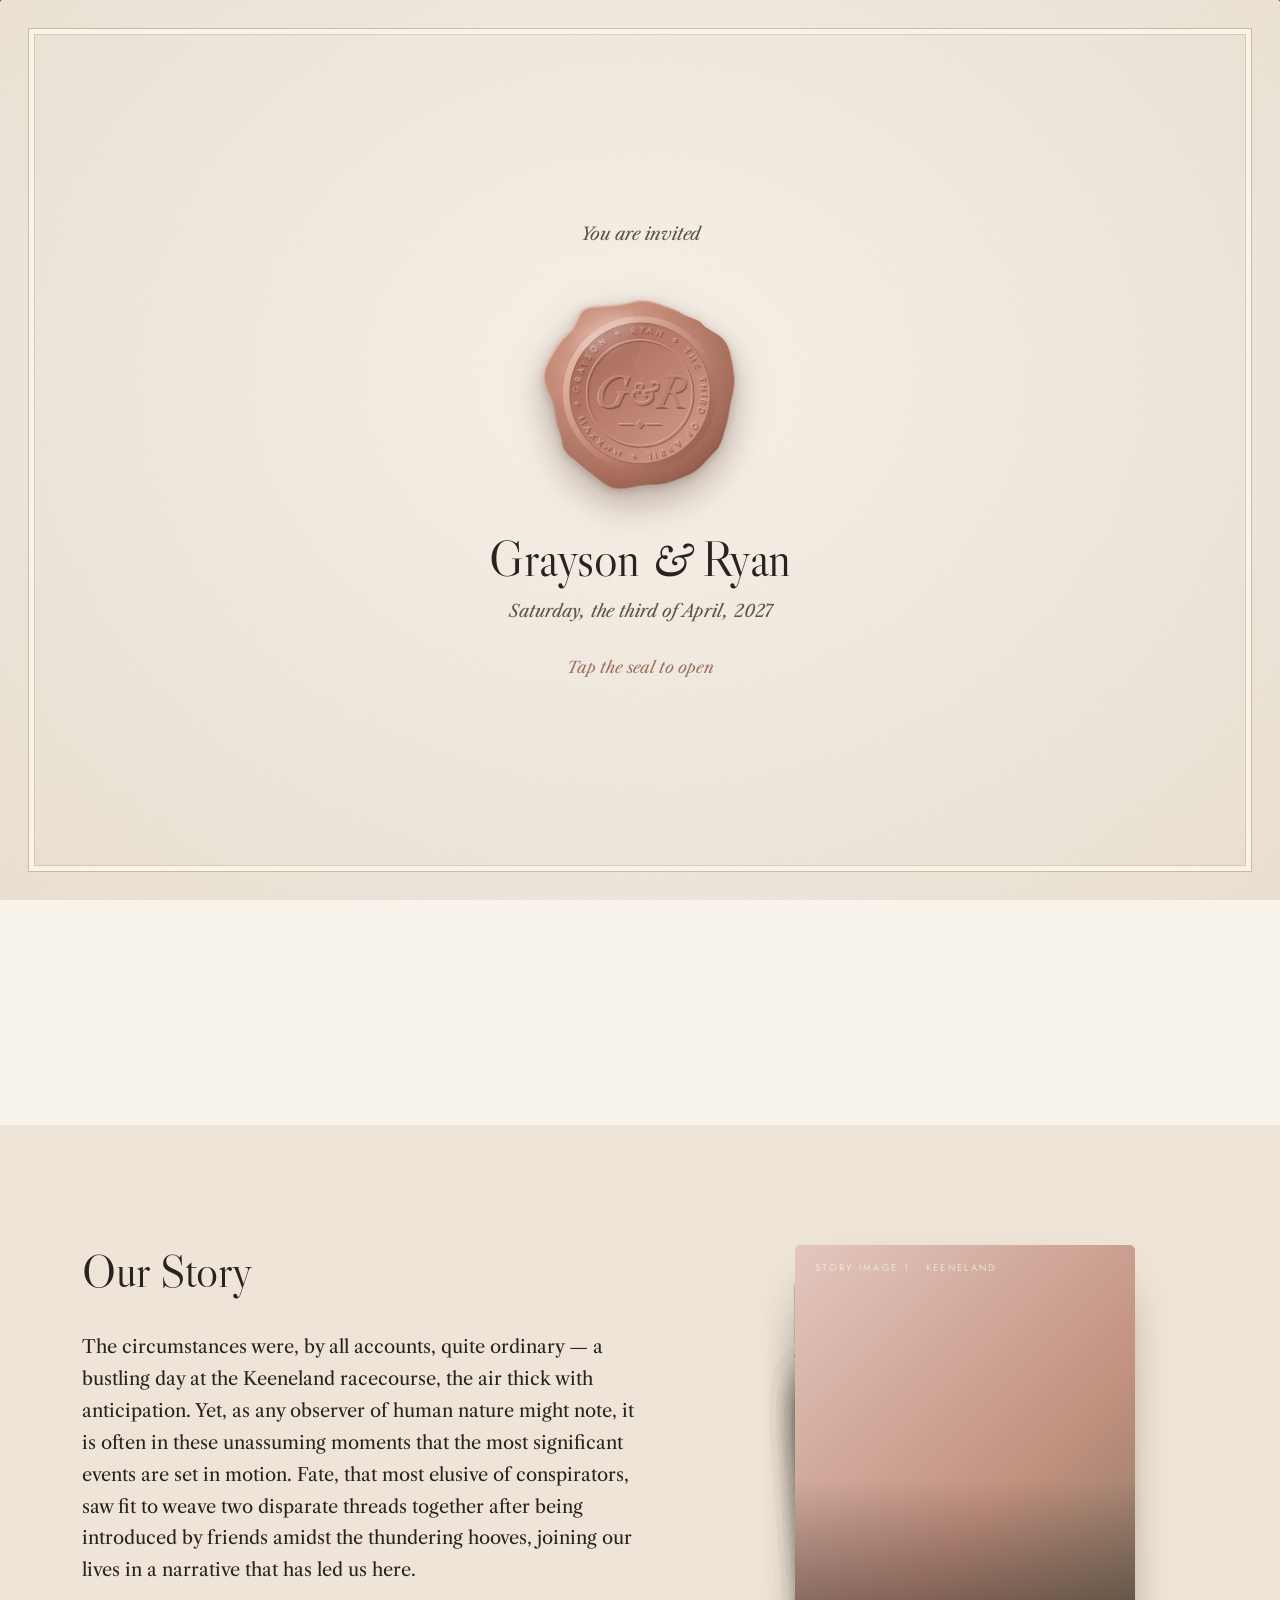
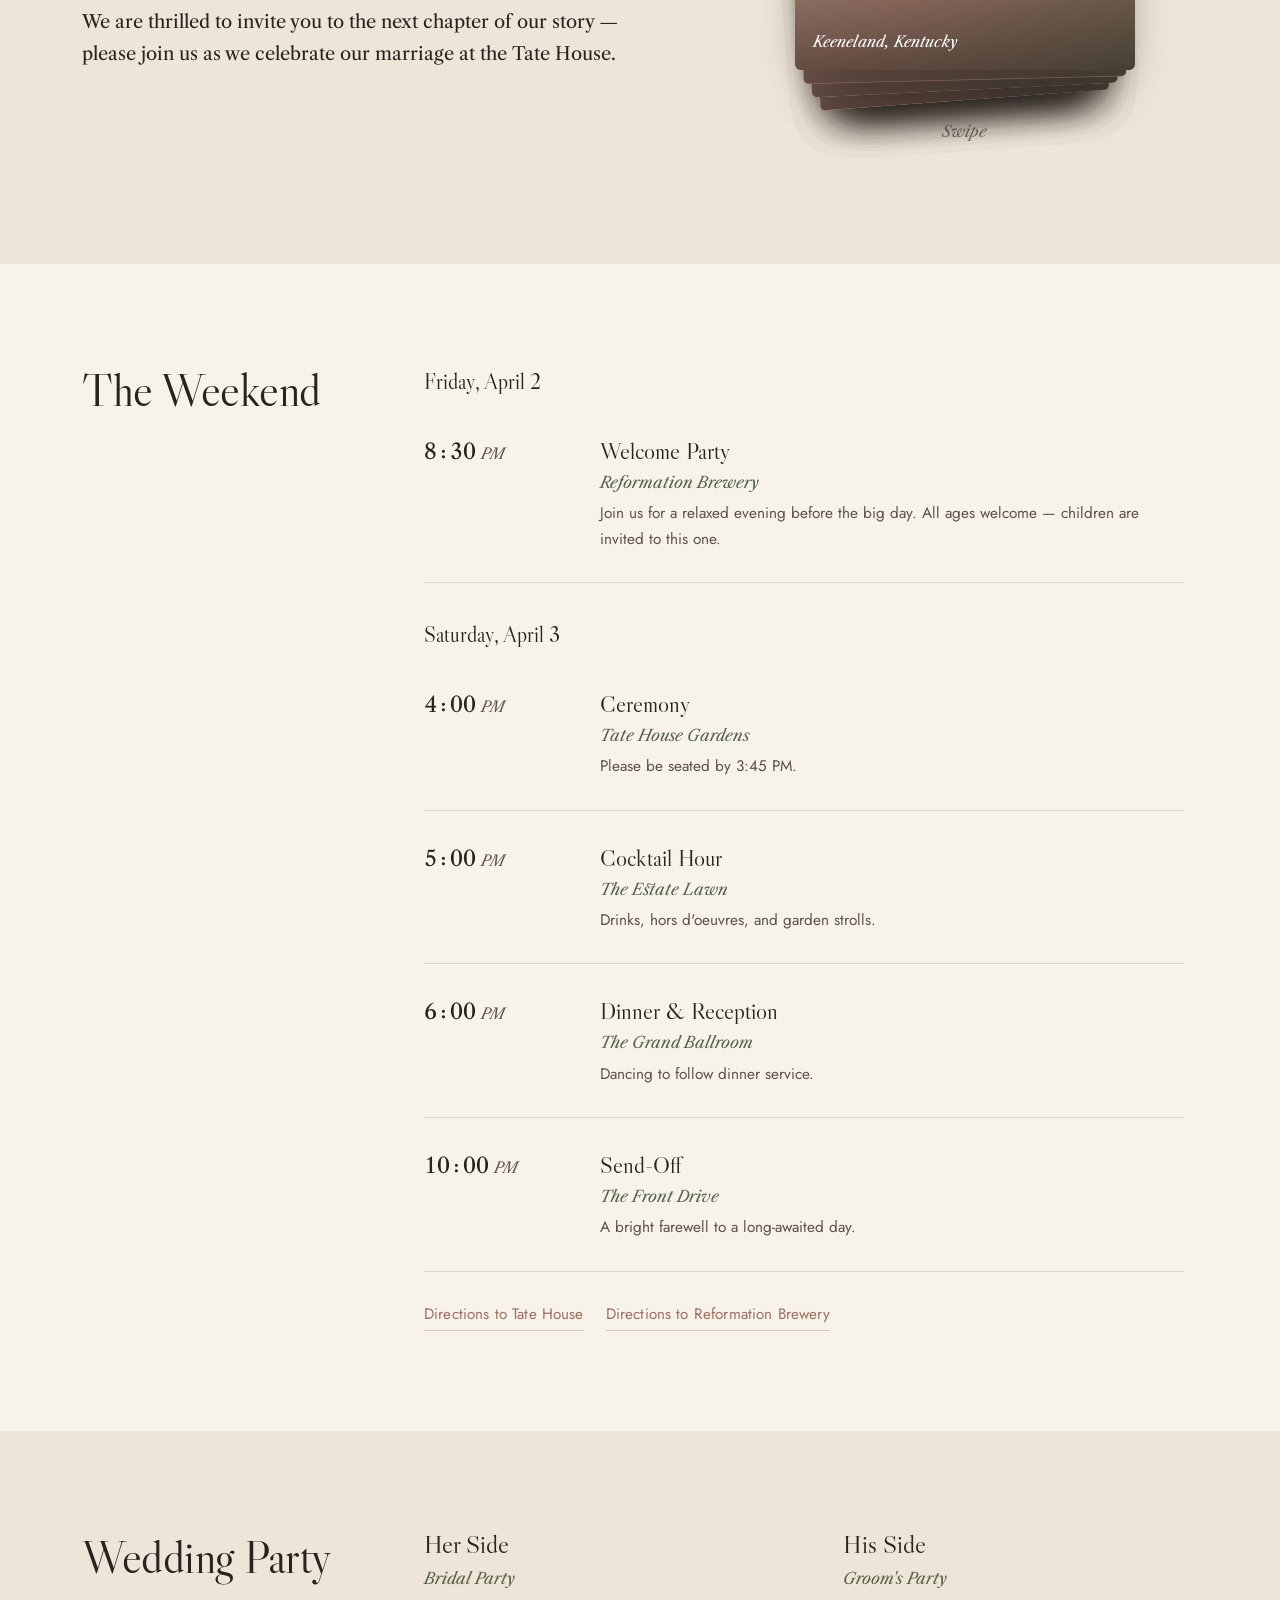
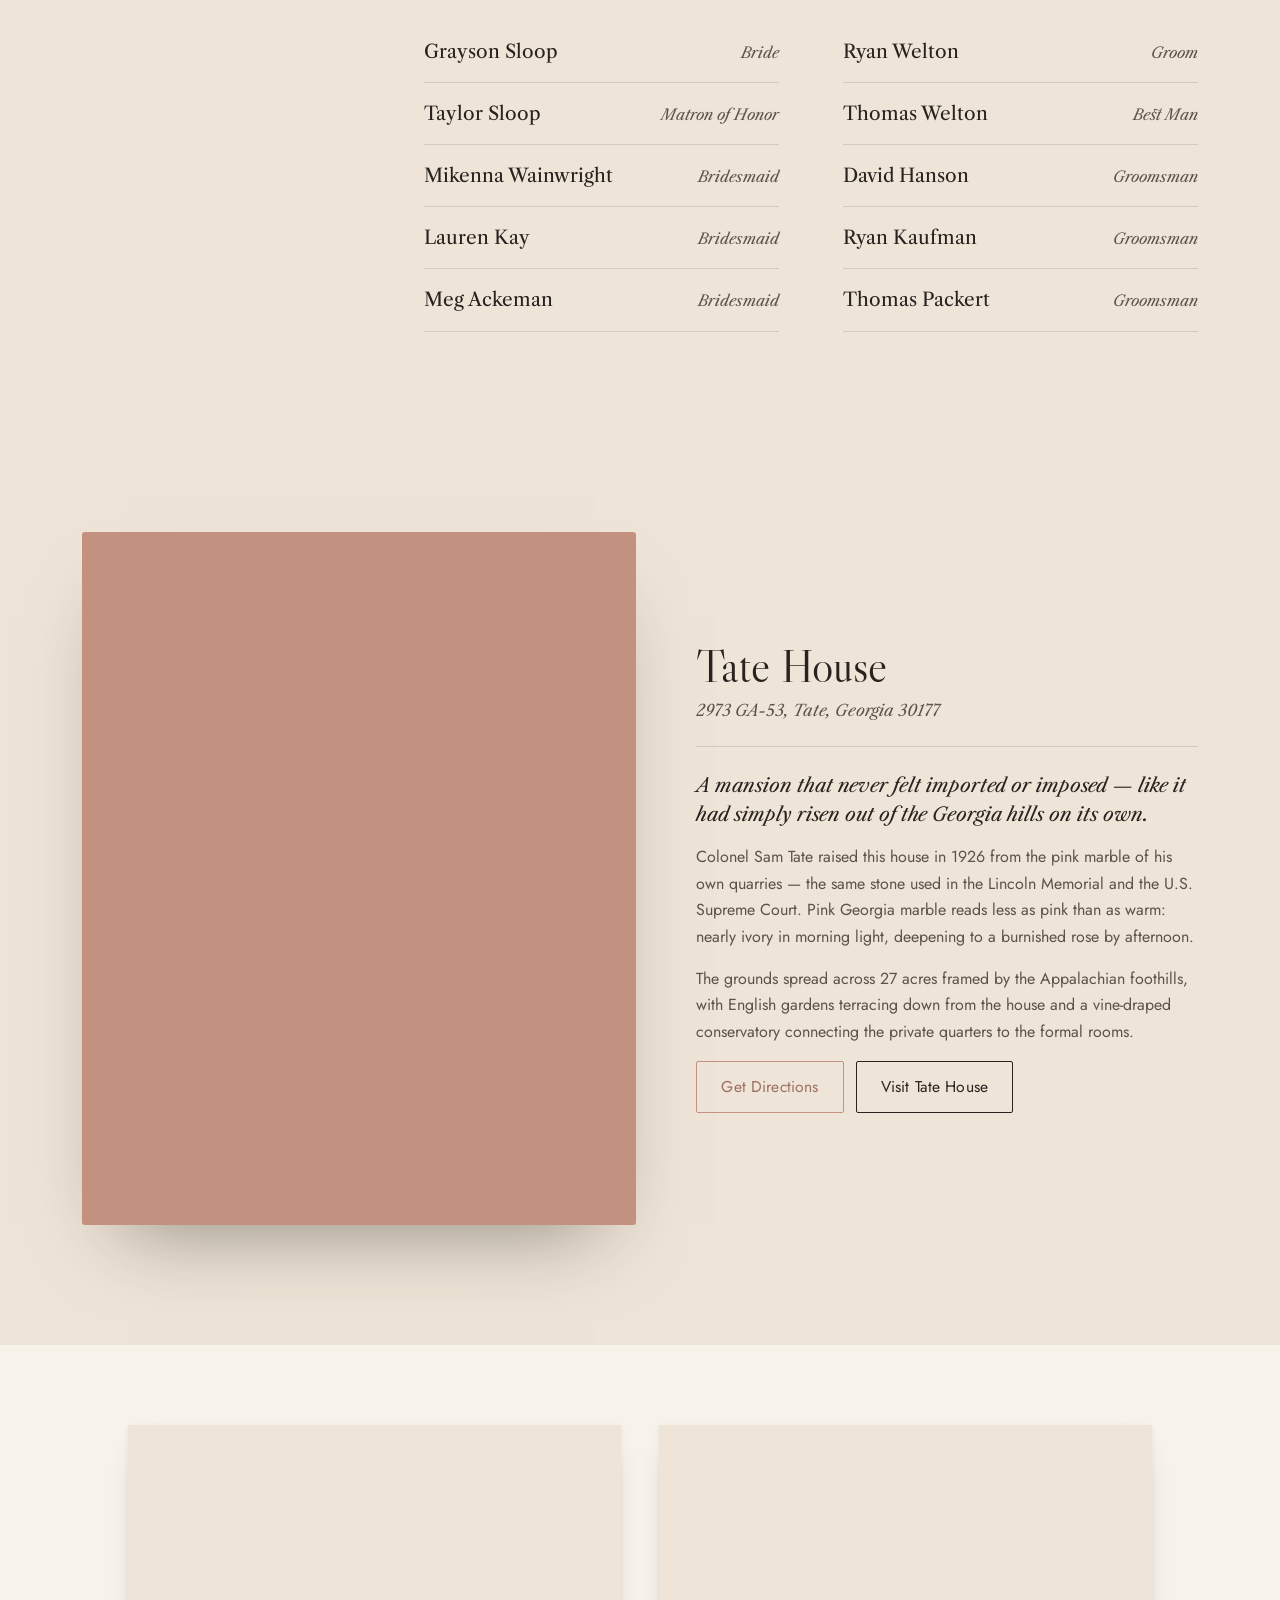
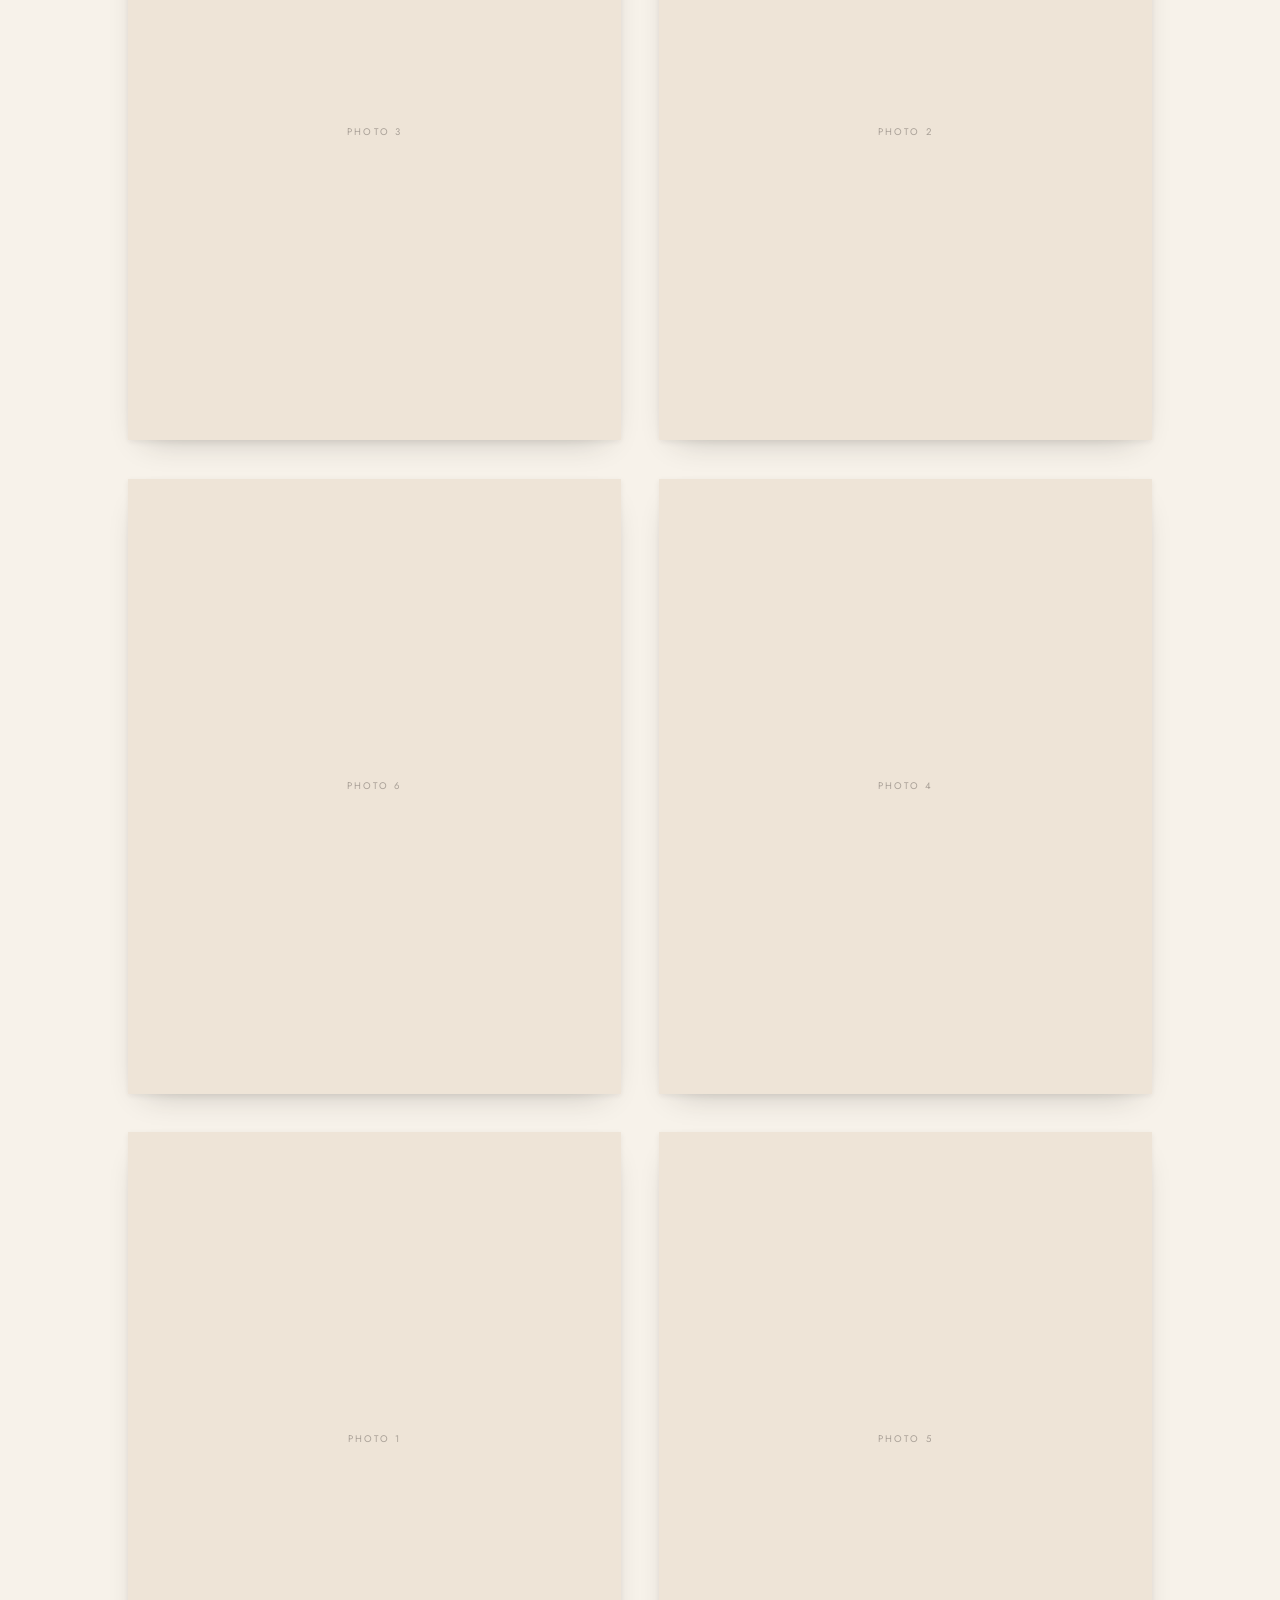
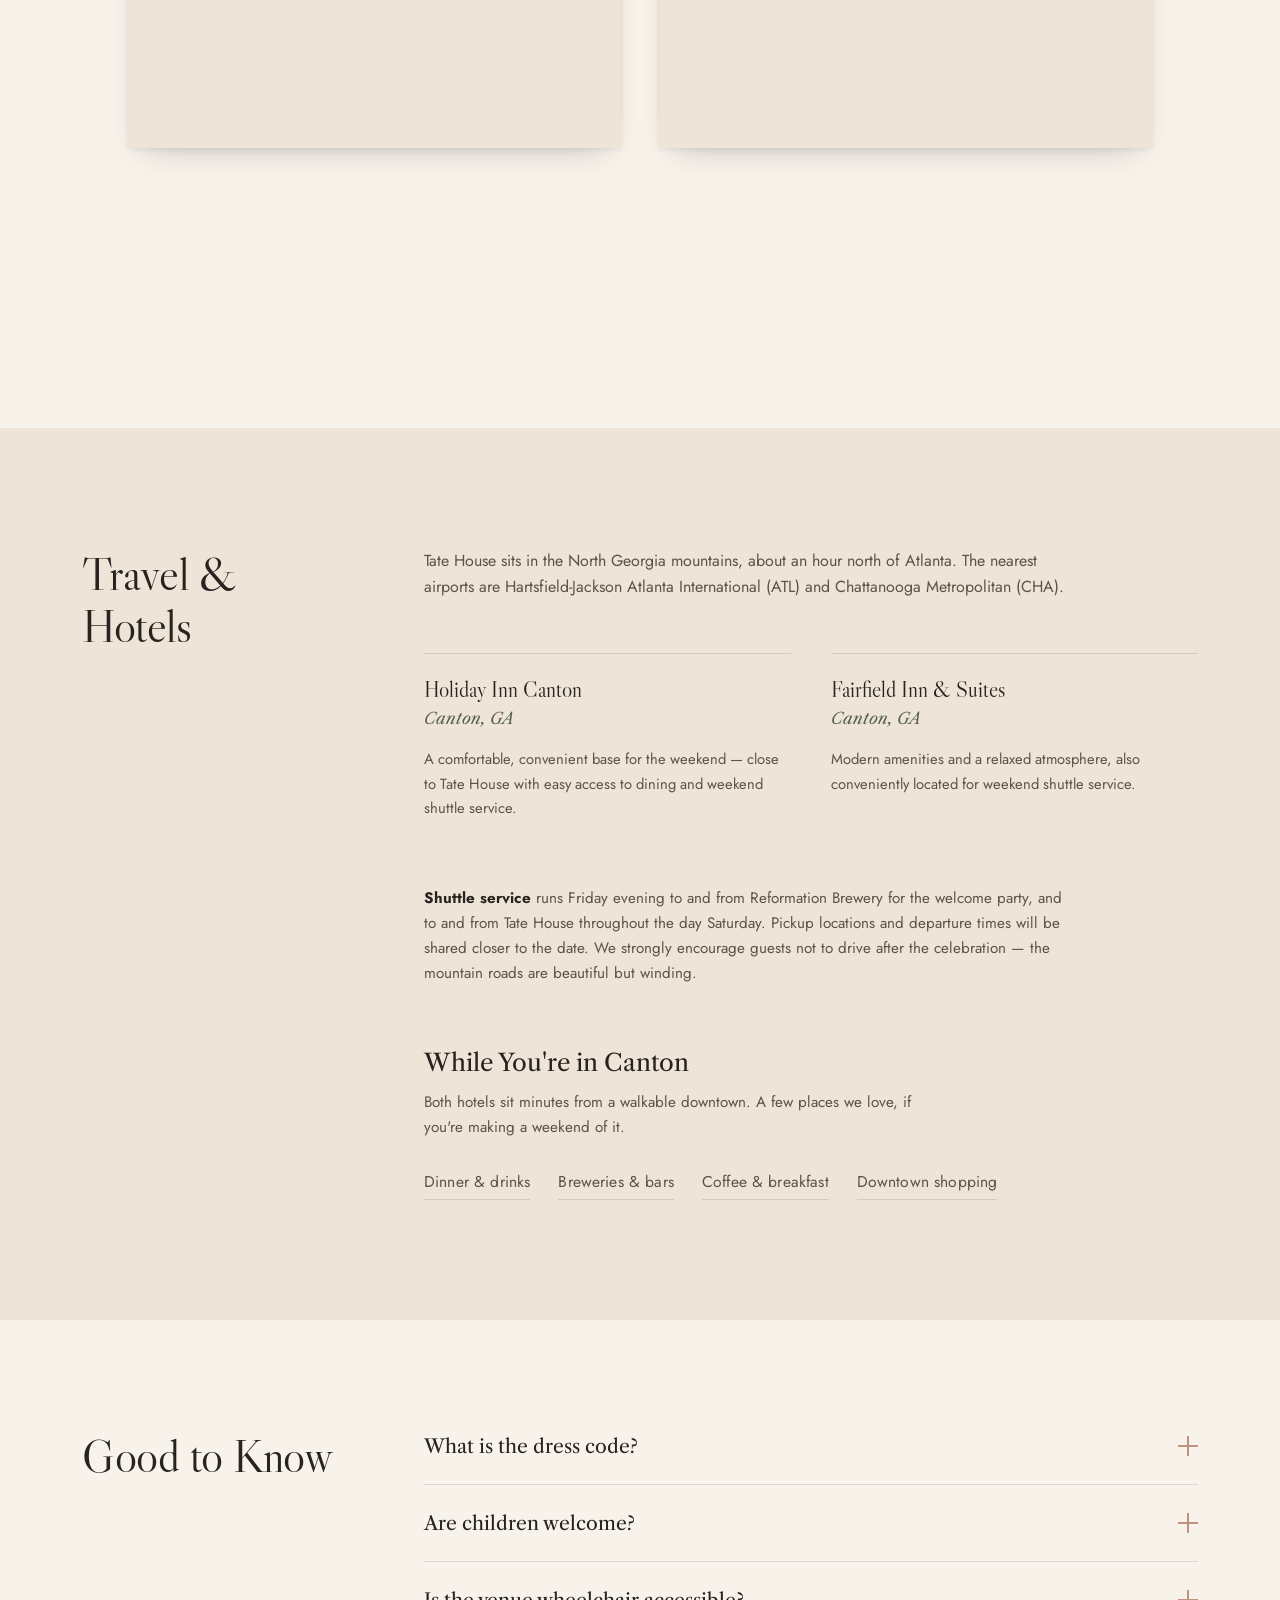
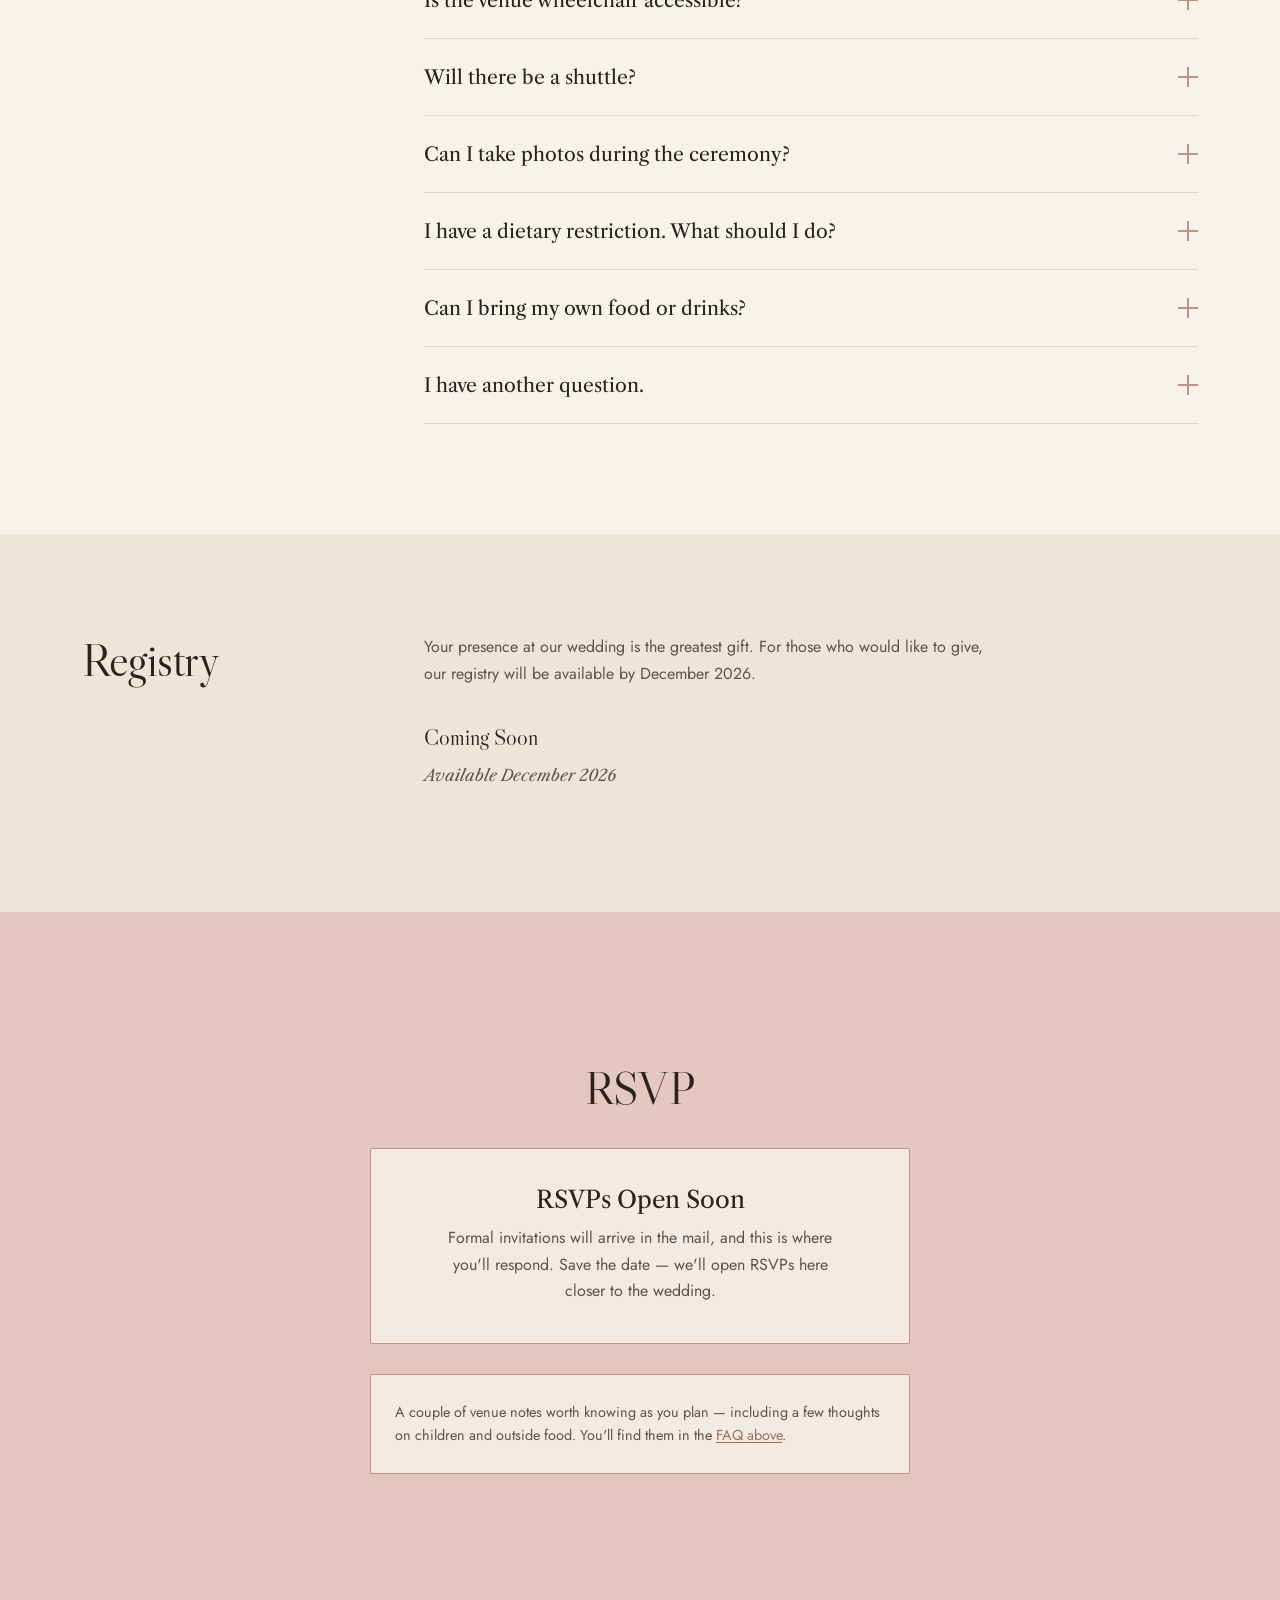
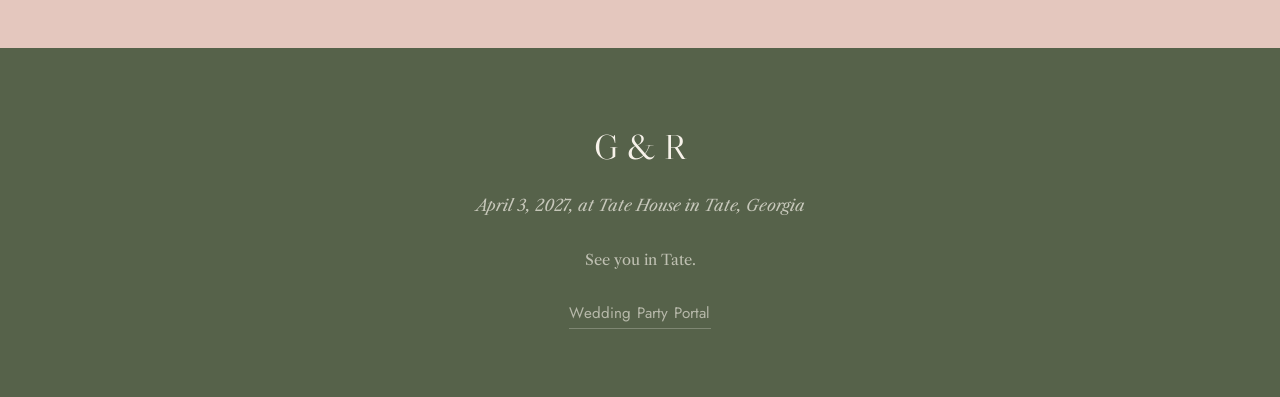
==== index.html @ e91886db "Add files via upload" ====
<!DOCTYPE html>
<html lang="en">
<head>
<meta charset="UTF-8" />
<meta name="viewport" content="width=device-width, initial-scale=1.0" />
<meta name="robots" content="noindex, nofollow" />
<title>Grayson &amp; Ryan, April 3, 2027</title>
<link rel="preconnect" href="https://fonts.googleapis.com">
<link rel="preconnect" href="https://fonts.gstatic.com" crossorigin>
<!-- Only the weights actually used -->
<link href="https://fonts.googleapis.com/css2?family=Libre+Caslon+Display&family=Libre+Caslon+Text:ital,wght@0,400;0,700;1,400&family=Jost:wght@300;400;500&display=swap" rel="stylesheet">
<style>
/* ============================================================
   IMAGE SLOTS — swap these paths when your images are ready
   ============================================================
   --img-hero        : Full-bleed hero background (Tate House exterior, landscape)
                       Recommended: 2400×1400px JPG
   --img-venue       : Venue section portrait image (Tate House facade or gardens)
                       Recommended: 900×1125px JPG (4:5 ratio)
   --img-story-1     : Our Story — first couple photo (e.g. Keeneland)
                       Recommended: 800×1000px JPG
   --img-story-2     : Our Story — second couple photo (e.g. engagement)
                       Recommended: 800×800px JPG
   --img-story-3     : Our Story — third couple photo (optional, landscape)
                       Recommended: 1200×800px JPG
   --img-story-4..10 : Our Story — further cards in the swipe deck. Uploaded in
                       admin mode rather than set here; all are optional and the
                       deck simply holds however many have photos.
   Gallery images are set inline on the .gallery-item elements below (search "GALLERY SLOT")
   ============================================================ */
:root{
  --img-hero:        url('images/hero-tate-house.jpg');
  --img-venue:       url('images/venue-tate-house.jpg');
  --img-story-1:     url('images/story-keeneland.jpg');
  --img-story-2:     url('images/story-engagement.jpg');
  --img-story-3:     url('images/story-together.jpg');

  --ivory:#F7F2EA;
  --shell:#EEE4D7;
  --rose:#E4C7BE;
  --rose-deep:#C2917F;
  --rose-ink:#9C6F60;
  --ink:#28231F;
  --ink-soft:#5C534B;
  --sage:#7E8B6D;
  --sage-deep:#56624A;
  --line:rgba(40,35,31,.13);
  --gold:#B08A52;
  /* Two-tone gilt for the picture frames — a bright yellow gold and a deep
     antique gold. Contrast between the two is what gives a moulding its
     relief. Kept separate from --gold so hotel tags and focus rings keep the
     original tone. */
  --gilt:#D4AF37;
  --gilt-deep:#8A6A14;
  --max:1180px;
  --serif:'Libre Caslon Text',Georgia,serif;
  --display:'Libre Caslon Display','Libre Caslon Text',Georgia,serif;
  --sans:'Jost',system-ui,sans-serif;
}
*{box-sizing:border-box;margin:0;padding:0}
html{scroll-behavior:smooth}
@media(prefers-reduced-motion:reduce){html{scroll-behavior:auto}*{animation-duration:.001s!important;transition-duration:.001s!important}}
/* overflow-x:clip rather than hidden — `hidden` makes body a scroll
   container, which silently disables position:sticky on descendants
   (the hero release below depends on it). `clip` prevents horizontal
   scroll identically without that side effect. */
body{font-family:var(--sans);color:var(--ink);line-height:1.65;-webkit-font-smoothing:antialiased;overflow-x:clip}
h1,h2,h3{font-family:var(--serif);font-weight:400;line-height:1.08}
a{color:inherit}
img{max-width:100%;display:block}
.wrap{max-width:var(--max);margin:0 auto;padding:0 32px}
.eyebrow{font-size:.7rem;letter-spacing:.34em;text-transform:uppercase;color:var(--sage-deep);font-weight:500}

/* ---- FIXED BOTANICAL BACKGROUND ---- */
body{
  background-image: url('IMG_1984.PNG');
  background-attachment: scroll;
  background-size: 100% auto;
  background-position: center top;
  background-repeat: repeat-y;
  background-color: var(--ivory);
}
/* Pseudo-fixed effect for desktop */
@media (hover: hover){
  body{ background-size: cover; background-repeat: no-repeat; background-attachment: fixed; }
}

/* ---- PAPER ----
   Three noise layers at different scales plus laid ribbing. The earlier version
   was invisible: feTurbulence outputs mid-grey, and desaturating it left a flat
   50% grey that barely darkens under multiply — the effective darkening worked
   out to roughly 2/255, below what a screen resolves. feComponentTransfer now
   pushes the alpha distribution so the grain has real contrast, and the layer
   opacities are set to values that actually register. */
body::before{
  content:"";position:fixed;inset:0;pointer-events:none;z-index:500;
  /* Grain disabled site-wide. display:none rather than opacity:0 alone — a
     fixed, full-viewport, multiply-blended layer carrying three SVG noise
     textures still costs compositing work even when invisible. Restore by
     removing this line and setting --grain-max back to .9 / .75. */
  display:none;
  mix-blend-mode:multiply;
  /* Driven by scroll — absent over the hero, easing in as the page proper
     begins. --grain is set on <html> by the scroll handler below and falls
     back to 0 so the hero photography stays clean on first paint, before
     any JS has run. */
  /* Paper grain disabled site-wide. The layer and its scroll handler are left
     intact so it can be brought back by restoring --grain-max to .9 (and .75
     in the mobile override below); setting it to 0 here switches it off
     everywhere without unpicking the machinery. */
  --grain-max:0;
  opacity:calc(var(--grain, 0) * var(--grain-max, 0));
  transition:opacity .18s linear;
  background-image:
    /* laid ribbing — the close parallel lines of laid paper */
    repeating-linear-gradient(90deg,
      rgba(60,50,38,.055) 0 1px, transparent 1px 5px),
    /* chain lines — the wider ribs running across them */
    repeating-linear-gradient(90deg,
      rgba(60,50,38,.075) 0 1px, transparent 1px 38px),
    url("data:image/svg+xml,%3Csvg%20xmlns%3D%27http%3A%2F%2Fwww.w3.org%2F2000%2Fsvg%27%20width%3D%27200%27%20height%3D%27200%27%3E%3Cfilter%20id%3D%27n7%27%3E%3CfeTurbulence%20type%3D%27fractalNoise%27%20baseFrequency%3D%27.8%27%20numOctaves%3D%274%27%20seed%3D%277%27%2F%3E%3CfeColorMatrix%20type%3D%27saturate%27%20values%3D%270%27%2F%3E%3CfeComponentTransfer%3E%3CfeFuncA%20type%3D%27linear%27%20slope%3D%270.55%27%20intercept%3D%270%27%2F%3E%3C%2FfeComponentTransfer%3E%3C%2Ffilter%3E%3Crect%20width%3D%27100%25%27%20height%3D%27100%25%27%20filter%3D%27url%28%23n7%29%27%2F%3E%3C%2Fsvg%3E"),
    url("data:image/svg+xml,%3Csvg%20xmlns%3D%27http%3A%2F%2Fwww.w3.org%2F2000%2Fsvg%27%20width%3D%27420%27%20height%3D%27420%27%3E%3Cfilter%20id%3D%27n19%27%3E%3CfeTurbulence%20type%3D%27fractalNoise%27%20baseFrequency%3D%27.05%27%20numOctaves%3D%273%27%20seed%3D%2719%27%2F%3E%3CfeColorMatrix%20type%3D%27saturate%27%20values%3D%270%27%2F%3E%3CfeComponentTransfer%3E%3CfeFuncA%20type%3D%27linear%27%20slope%3D%270.5%27%20intercept%3D%270%27%2F%3E%3C%2FfeComponentTransfer%3E%3C%2Ffilter%3E%3Crect%20width%3D%27100%25%27%20height%3D%27100%25%27%20filter%3D%27url%28%23n19%29%27%2F%3E%3C%2Fsvg%3E"),
    url("data:image/svg+xml,%3Csvg%20xmlns%3D%27http%3A%2F%2Fwww.w3.org%2F2000%2Fsvg%27%20width%3D%27900%27%20height%3D%27900%27%3E%3Cfilter%20id%3D%27n3%27%3E%3CfeTurbulence%20type%3D%27fractalNoise%27%20baseFrequency%3D%27.012%27%20numOctaves%3D%272%27%20seed%3D%273%27%2F%3E%3CfeColorMatrix%20type%3D%27saturate%27%20values%3D%270%27%2F%3E%3CfeComponentTransfer%3E%3CfeFuncA%20type%3D%27linear%27%20slope%3D%270.45%27%20intercept%3D%270%27%2F%3E%3C%2FfeComponentTransfer%3E%3C%2Ffilter%3E%3Crect%20width%3D%27100%25%27%20height%3D%27100%25%27%20filter%3D%27url%28%23n3%29%27%2F%3E%3C%2Fsvg%3E");
  background-size:auto, auto, 200px 200px, 420px 420px, 900px 900px;
  background-repeat:repeat;
}
@media(max-width:640px){
  /* Tighter ribbing and a lighter hand on a small screen, where the same
     values read as visible stripes rather than texture. */
  body::before{
    /* was .75 — held at 0 while the grain is disabled site-wide */
    --grain-max:0;
    background-size:auto, auto, 150px 150px, 320px 320px, 700px 700px;
    background-image:
      repeating-linear-gradient(90deg,
        rgba(60,50,38,.038) 0 1px, transparent 1px 4px),
      repeating-linear-gradient(90deg,
        rgba(60,50,38,.055) 0 1px, transparent 1px 30px),
      url("data:image/svg+xml,%3Csvg%20xmlns%3D%27http%3A%2F%2Fwww.w3.org%2F2000%2Fsvg%27%20width%3D%27200%27%20height%3D%27200%27%3E%3Cfilter%20id%3D%27n7%27%3E%3CfeTurbulence%20type%3D%27fractalNoise%27%20baseFrequency%3D%27.8%27%20numOctaves%3D%274%27%20seed%3D%277%27%2F%3E%3CfeColorMatrix%20type%3D%27saturate%27%20values%3D%270%27%2F%3E%3CfeComponentTransfer%3E%3CfeFuncA%20type%3D%27linear%27%20slope%3D%270.55%27%20intercept%3D%270%27%2F%3E%3C%2FfeComponentTransfer%3E%3C%2Ffilter%3E%3Crect%20width%3D%27100%25%27%20height%3D%27100%25%27%20filter%3D%27url%28%23n7%29%27%2F%3E%3C%2Fsvg%3E"),
      url("data:image/svg+xml,%3Csvg%20xmlns%3D%27http%3A%2F%2Fwww.w3.org%2F2000%2Fsvg%27%20width%3D%27420%27%20height%3D%27420%27%3E%3Cfilter%20id%3D%27n19%27%3E%3CfeTurbulence%20type%3D%27fractalNoise%27%20baseFrequency%3D%27.05%27%20numOctaves%3D%273%27%20seed%3D%2719%27%2F%3E%3CfeColorMatrix%20type%3D%27saturate%27%20values%3D%270%27%2F%3E%3CfeComponentTransfer%3E%3CfeFuncA%20type%3D%27linear%27%20slope%3D%270.5%27%20intercept%3D%270%27%2F%3E%3C%2FfeComponentTransfer%3E%3C%2Ffilter%3E%3Crect%20width%3D%27100%25%27%20height%3D%27100%25%27%20filter%3D%27url%28%23n19%29%27%2F%3E%3C%2Fsvg%3E"),
      url("data:image/svg+xml,%3Csvg%20xmlns%3D%27http%3A%2F%2Fwww.w3.org%2F2000%2Fsvg%27%20width%3D%27900%27%20height%3D%27900%27%3E%3Cfilter%20id%3D%27n3%27%3E%3CfeTurbulence%20type%3D%27fractalNoise%27%20baseFrequency%3D%27.012%27%20numOctaves%3D%272%27%20seed%3D%273%27%2F%3E%3CfeColorMatrix%20type%3D%27saturate%27%20values%3D%270%27%2F%3E%3CfeComponentTransfer%3E%3CfeFuncA%20type%3D%27linear%27%20slope%3D%270.45%27%20intercept%3D%270%27%2F%3E%3C%2FfeComponentTransfer%3E%3C%2Ffilter%3E%3Crect%20width%3D%27100%25%27%20height%3D%27100%25%27%20filter%3D%27url%28%23n3%29%27%2F%3E%3C%2Fsvg%3E");
  }
}
@media(prefers-reduced-motion:reduce){
  /* Grain is disabled site-wide; held at zero here too. Restoring it means
     putting back `body.past-hero::before{opacity:.7}` alongside --grain-max. */
  body::before{opacity:0;transition:none}
}

/* Softening veil over the botanical background. Sections are near-opaque now,
   so this veil only really acts in the transparent band around the gallery —
   lightened from .42 to .22 so the illustration actually reads there. Text
   legibility is unaffected: nothing sits directly on the veil. */
body::after{content:"";position:fixed;inset:0;pointer-events:none;z-index:1;
  background:rgba(247,242,234,.22)}

/* ---- VEIN ---- */


/* ---- SKIP LINK ---- */
.skip{position:absolute;top:-999px;left:16px;z-index:9999;background:var(--ink);color:var(--ivory);padding:10px 18px;border-radius:0 0 6px 6px;font-size:.82rem;letter-spacing:.1em;text-decoration:none}
.skip:focus{top:0}

/* ---- KEYBOARD FOCUS ----
   Default focus rings nearly disappear against the low-contrast ivory/shell
   palette. :focus-visible keeps these off mouse clicks and on for keyboard nav. */
a:focus-visible,
button:focus-visible,
[tabindex]:focus-visible{
  outline:2px solid var(--sage-deep);
  outline-offset:3px;
  border-radius:2px;
}
.btn:focus-visible{outline-offset:4px}
.navlinks a:focus-visible{outline-offset:6px}
/* On the rose RSVP panel, sage-on-rose is muddy — use the deeper rose ink */
#rsvp a:focus-visible,
#rsvp button:focus-visible{outline-color:var(--rose-ink)}

/* ---- NAV ---- */
nav{position:fixed;top:0;left:0;right:0;z-index:9000;display:flex;align-items:center;justify-content:space-between;padding:20px 32px;transition:background .4s,box-shadow .4s,padding .4s;isolation:isolate}
nav.scrolled{background:rgba(247,242,234,.88);backdrop-filter:blur(14px);box-shadow:0 1px 0 var(--line);padding:13px 32px}
/* iOS Safari makes an ancestor's backdrop-filter/filter a new containing block for
   position:fixed descendants, which breaks the full-screen mobile menu overlay when
   the page is scrolled (it gets sized to nav's own box instead of the viewport).
   Suspending the blur while the menu is open avoids that entirely. */
nav.menu-open{backdrop-filter:none;background:#F7F2EA}
.monogram{font-family:var(--serif);font-style:italic;font-size:1.4rem;letter-spacing:.03em;text-decoration:none;transition:color .3s}
/* While the nav is transparent and floating over the hero photo, the monogram needs
   the same light-text + glow treatment as the hero title, or it gets lost over busy
   or dark photos. Once nav.scrolled kicks in (opaque bg), it reverts to normal ink. */
body.hero-has-images nav:not(.scrolled) .monogram{color:var(--ivory);text-shadow:0 2px 14px rgba(20,17,14,.75)}
.navlinks{display:flex;gap:28px;list-style:none}
/* Nine links is one more than the bar was drawn for — tighten the gap in the
   band between the desktop layout and the hamburger breakpoint. */
@media(min-width:881px) and (max-width:1120px){.navlinks{gap:19px}}
/* The private link sits in rose ink so it reads as a side door, not a section */
.wp-navlink{color:var(--rose-ink)}
.wp-navlink:hover{color:var(--rose-deep)}
.navlinks a{font-size:.72rem;letter-spacing:.18em;text-transform:uppercase;text-decoration:none;color:var(--ink-soft);position:relative;transition:color .25s}
.navlinks a::after{content:"";position:absolute;left:0;bottom:-5px;width:0;height:1px;background:var(--rose-deep);transition:width .3s}
.navlinks a:hover{color:var(--ink)}.navlinks a:hover::after{width:100%}
.menu-btn{display:none;background:none;border:none;cursor:pointer;flex-direction:column;gap:5px;z-index:201;padding:4px}
.menu-btn span{width:24px;height:1.5px;background:var(--ink);display:block;transition:.3s}
body.hero-has-images nav:not(.scrolled):not(.menu-open) .menu-btn span{background:var(--ivory);box-shadow:0 1px 6px rgba(20,17,14,.6)}
@media(max-width:880px){
  .navlinks{
    position:fixed;inset:0;
    background:#F7F2EA; /* solid hex — CSS vars can be transparent on iOS */
    flex-direction:column;justify-content:center;align-items:center;gap:30px;
    transform:translateX(100%);
    transition:transform .5s cubic-bezier(.7,0,.2,1);
    z-index:100; /* sits above grain (z-index:500 removed by nav isolation) within nav stacking context */
    visibility:hidden;
    /* belt-and-suspenders: block grain/body bg bleed-through */
    isolation:isolate;
    -webkit-transform:translateX(100%);
  }
  .navlinks.open{transform:translateX(0);-webkit-transform:translateX(0);visibility:visible}
  .navlinks a{font-size:1.05rem}
  .menu-btn{display:flex;z-index:200} /* above navlinks within nav context */
  .menu-btn.open span:nth-child(1){transform:translateY(6.5px) rotate(45deg)}
  .menu-btn.open span:nth-child(2){opacity:0}
  .menu-btn.open span:nth-child(3){transform:translateY(-6.5px) rotate(-45deg)}
}

/* ---- HERO SLIDESHOW ---- */
.hero-slides{position:absolute;inset:0;z-index:-1;background-color:var(--ivory)}
.hero-slide{
  position:absolute;inset:0;
  background-size:cover;background-position:center top;
  opacity:0;transition:opacity 1.4s ease-in-out;
}
.hero-slide.active{opacity:1}
/* Overlay — dark top and bottom, clear in center so faces show through */
.hero-slides::before{
  content:"";position:absolute;inset:0;z-index:1;
  background:linear-gradient(
    180deg,
    rgba(20,17,14,.7) 0%,
    rgba(20,17,14,.25) 15%,
    rgba(20,17,14,.0) 30%,
    rgba(20,17,14,.0) 70%,
    rgba(20,17,14,.25) 85%,
    rgba(20,17,14,.7) 100%
  );
  display:none;pointer-events:none;
}
.hero-slides.has-images::before{display:block}
.hero-slides::after{
  content:"";position:absolute;left:0;right:0;bottom:0;height:120px;
  background:linear-gradient(to bottom,transparent,var(--ivory));z-index:1;
}
/* Dot indicators */
.hero-dots{
  position:absolute;bottom:74px;left:50%;transform:translateX(-50%);
  display:none;gap:8px;z-index:3;
}
.hero-dots.visible{display:flex}
.hero-dot{
  width:6px;height:6px;border-radius:50%;background:rgba(247,242,234,.45);
  border:none;cursor:pointer;padding:0;transition:background .3s,transform .3s;
}
.hero-dot.active{background:rgba(247,242,234,.9);transform:scale(1.3)}

/* Hero — full screen, top and bottom blocks pinned absolutely */
/* ================================================================
   HERO RELEASE
   The hero holds while you scroll through roughly a quarter-viewport,
   then the content slides up over it and normal scrolling resumes.

   Deliberately NOT scroll-jacking: nothing intercepts wheel or touch
   events, so native momentum, rubber-banding and scrollbar dragging
   all behave exactly as expected. The resistance is an illusion
   produced by pinning the hero while a taller parent scrolls past it
   — the page never stops responding to the reader.

   .hero-stage is the tall element that provides the scroll distance.
   .hero itself sticks to the top inside it. <main> then rises over
   the hero on its own stacking layer. */
.hero-stage{
  position:relative;
  height:125svh;          /* 100svh hero + 25svh of "resistance" */
  z-index:2;
}
.hero{
  position:sticky;
  top:0;
  min-height:100svh;
  height:100svh;
  display:block;
  text-align:center;
  overflow:hidden;
  /* isolate creates a stacking context so .hero-slides (z-index:-1) stays
     contained here instead of dropping behind the body::after veil, which
     would tint the hero photography. */
  isolation:isolate;
}
/* main rides above the pinned hero on its own stacking layer.
   Deliberately NOT given a background: it wraps every section, so a solid
   fill here sits between the body's botanical illustration and the section
   gradients above it — which blanked the lithograph everywhere the sections
   are transparent (most visibly the gallery band). The sections carry their
   own near-opaque backgrounds, and #story is the first of them, so the hero
   is still covered as main slides up. */
main{
  position:relative;
  z-index:3;
}
/* the hero eases back as the content approaches, so it recedes rather
   than simply being covered — scale and dim are both very slight. */
.hero-content{
  transform:scale(var(--hero-scale,1));
  opacity:var(--hero-fade,1);
  transition:transform .1s linear, opacity .1s linear;
  will-change:transform,opacity;
}
/* the cue fades out as soon as the reader starts moving */
.scroll-cue{
  opacity:var(--cue-fade,1);
  transition:opacity .35s ease;
}

@media(prefers-reduced-motion:reduce){
  .hero-stage{height:auto}
  .hero{position:relative}
  .hero-content{transform:none;opacity:1}
}

/* Hero content hidden until first image loads */
.hero-content{
  opacity:0;transition:opacity .8s ease;
  position:relative;z-index:2;
  width:100%;height:100svh;
}
#hero.has-images .hero-content{opacity:1}
#hero.no-images .hero-content{opacity:1}

/* TOP BLOCK — pinned high */
/* TOP BLOCK — pinned high */
.hero-top{
  position:absolute;
  top:0;left:0;right:0;
  padding:clamp(76px,12vh,108px) 32px 24px;
  display:flex;flex-direction:column;align-items:center;
}

/* BOTTOM BLOCK — pinned low */
.hero-bottom{
  position:absolute;
  bottom:0;left:0;right:0;
  padding:20px 32px clamp(80px,13vh,110px);
  display:flex;flex-direction:column;align-items:center;gap:14px;
}

.hero .eyebrow{margin-bottom:10px;color:var(--sage-deep);position:relative;z-index:1}
.hero-names{position:relative;z-index:1}
.hero-names h1{font-size:clamp(2.4rem,10vw,6.5rem);font-weight:300;letter-spacing:-.02em;line-height:1;color:var(--ink);white-space:nowrap}
.hero-slides.has-images ~ * h1{text-shadow:0 2px 20px rgba(20,17,14,.5)}

/* When hero has images — all text switches to ivory */
#hero.has-images .hero-names h1{color:var(--ivory);text-shadow:0 2px 24px rgba(20,17,14,.8)}
#hero.has-images .hero-names .amp{color:var(--rose)}
#hero.has-images .hero-date{color:rgba(247,242,234,.95);text-shadow:0 1px 14px rgba(20,17,14,.8)}
#hero.has-images .hero-place{color:rgba(247,242,234,.85);text-shadow:0 1px 12px rgba(20,17,14,.7)}
#hero.has-images .eyebrow{color:rgba(247,242,234,.9)}
#hero.has-images .scroll-cue{color:rgba(247,242,234,.6)}
#hero.has-images .count .num{color:var(--ivory)}
#hero.has-images .count .lbl{color:rgba(247,242,234,.7)}
#hero.has-images .count div+div::before{background:rgba(247,242,234,.3)}
#hero.has-images .btn{border-color:rgba(247,242,234,.75);color:var(--ivory)}
#hero.has-images .btn:hover{background:var(--ivory);color:var(--ink)}
.hero-names .amp{display:inline;font-style:italic;font-size:.85em;color:var(--rose-ink);font-weight:400;margin:0 .08em}
.hero-meta{display:flex;flex-direction:column;gap:6px;align-items:center;position:relative;z-index:1}
.hero-date{font-family:var(--serif);font-size:clamp(1.05rem,2.4vw,1.4rem);font-style:italic;color:var(--ink)}
.hero-place{font-size:.78rem;letter-spacing:.3em;text-transform:uppercase;color:var(--ink-soft)}
.count{margin-top:40px;display:flex;gap:0;position:relative;z-index:1}
.count div{display:flex;flex-direction:column;align-items:center;padding:0 22px;position:relative}
.count div+div::before{content:"";position:absolute;left:0;top:8px;bottom:14px;width:1px;background:var(--line)}
.count .num{font-family:var(--serif);font-size:1.8rem;font-style:italic;font-variant-numeric:tabular-nums;color:var(--ink)}
.count .lbl{font-size:.58rem;letter-spacing:.24em;text-transform:uppercase;color:var(--sage-deep);margin-top:4px}
.hero .btn{position:relative;z-index:1}
.scroll-cue{position:absolute;bottom:34px;left:50%;transform:translateX(-50%);font-size:.6rem;letter-spacing:.28em;text-transform:uppercase;color:var(--ink-soft);animation:float 2.6s 2s ease-in-out infinite;z-index:1}
@keyframes rise{from{opacity:0;transform:translateY(24px)}to{opacity:1;transform:none}}
@keyframes float{0%,100%{transform:translate(-50%,0)}50%{transform:translate(-50%,8px)}}

.btn{display:inline-block;font-size:.74rem;letter-spacing:.22em;text-transform:uppercase;text-decoration:none;cursor:pointer;padding:15px 38px;border:1px solid var(--ink);border-radius:40px;color:var(--ink);background:transparent;transition:all .35s;font-family:var(--sans)}
.btn:hover{background:var(--ink);color:var(--ivory)}
.btn-rose{border-color:var(--rose-deep);color:var(--rose-ink)}
.btn-rose:hover{background:var(--rose-deep);color:var(--ivory)}

/* ---- SECTIONS — translucent panels let the botanical background ghost through ---- */
section{padding:120px 0;position:relative;z-index:2}

/* ---- PAGE EDGES ----
   Removed. The shadow/highlight seam between sections read as a visible
   divider rather than as paper depth; sections now meet cleanly, with the
   color shift between panels doing the separating on its own. */

/* Alpha values are tuned per-section: text-dense sections stay more opaque for
   legibility, image-led ones let more of the background texture read. */
#story        { background: rgba(238,228,215,.995); }
#schedule     { background: rgba(247,242,234,.99);  padding:100px 0; }
#wedding-party{ background: rgba(238,228,215,.99);  padding:100px 0 32px; }
/* #venue's top padding is trimmed to match: the party list ends on a hairline
   rule and the venue opens with a full-bleed photo, so the default 120+100
   stacking left roughly 220px of dead field between them.
   Hard edges rather than gradients: the earlier fade bled the illustration
   up into the venue section, which read as clutter. The gallery and the
   plate below it now form one continuous transparent run — the lithograph
   sits behind the photographs and continues into a clean strip beneath —
   with solid panels butting hard against it top and bottom. */
#venue{
  background:rgba(238,228,215,.995);
  padding-top:32px;
}
#gallery{ background:transparent; }
#travel{ background:rgba(238,228,215,.995); }

/* Continues the transparent run below the gallery photographs so the
   illustration gets a clear strip of its own before Travel begins. */
.plate{
  height:clamp(130px,22vw,220px);
  background:transparent;
  position:relative;
  z-index:2;
}
#faq          { background: rgba(247,242,234,.995); padding:110px 0; }
#registry     { background: rgba(238,228,215,.99);  padding:100px 0; }

/* RSVP — the one conversion moment. More room, and a soft gradient so it reads
   as a destination rather than a flat slab of the most saturated color. */
/* Solid rose. Previously a gradient that only reached full colour at the
   foot of the section, which read as a wash rather than a panel — the
   arrival deserves a decisive block of colour. */
#rsvp{
  background:var(--rose);
  padding:150px 0 140px;
}

/* display:block is required, not cosmetic: .sec-num is a <span>, and CSS
   transforms do not apply to non-replaced inline elements. The per-section
   entrance animations translate this numeral, so as an inline it was both
   ignoring the transform and collapsing onto the title's line. */
.sec-num{display:block;font-family:var(--serif);font-style:italic;font-size:.92rem;color:var(--rose-deep)}
.sec-head{margin-bottom:64px}
.sec-head.center{text-align:center}
.sec-title{font-size:clamp(2.1rem,6vw,3.6rem);font-style:italic;margin-top:.18em;letter-spacing:-.01em}
.sec-title em{font-style:normal}

/* ---- THRESHOLD ----
   The hero into Our Story should feel like stepping inside, not scrolling past.
   A gilt rule draws open from the centre like doors parting, the numeral and
   title come up through it, and the whole section lifts from slightly below —
   the sense of crossing into a room rather than a panel arriving.
   Only the first section gets this; the rest keep the ordinary reveal. */
#story .sec-head{position:relative;padding-top:54px}

/* the rule that parts */
#story .sec-head::before{
  content:"";position:absolute;top:18px;left:50%;
  width:0;height:1px;
  background:linear-gradient(90deg,
    transparent 0%,
    var(--gilt, #D4AF37) 18%,
    var(--gilt, #D4AF37) 82%,
    transparent 100%);
  transform:translateX(-50%);
  transition:width 1.5s cubic-bezier(.16,.84,.32,1) .15s;
}
#story.entered .sec-head::before{width:min(340px, 78%)}

/* a small diamond at the centre of the rule, the keystone.
   Positioned by transform rather than margin so the 45° rotation stays
   centred on the rule's 1px line regardless of its rendered diagonal. */
#story .sec-head::after{
  content:"";position:absolute;top:18.5px;left:50%;
  width:7px;height:7px;
  background:var(--gilt, #D4AF37);
  transform:translate(-50%,-50%) rotate(45deg) scale(0);
  transform-origin:center;
  transition:transform .8s cubic-bezier(.34,1.4,.5,1) .9s;
}
#story.entered .sec-head::after{transform:translate(-50%,-50%) rotate(45deg) scale(1)}

/* numeral and title rise through the opened rule */
#story .sec-num,
#story .sec-title{
  opacity:0;
  transform:translateY(22px);
  transition:opacity 1.1s cubic-bezier(.2,.7,.2,1),
             transform 1.1s cubic-bezier(.2,.7,.2,1);
}
#story .sec-num{transition-delay:.75s}
#story .sec-title{transition-delay:.95s}
#story.entered .sec-num,
#story.entered .sec-title{opacity:1;transform:none}

/* the prose follows, unhurried */
#story .story-intro{
  opacity:0;transform:translateY(26px);
  transition:opacity 1.2s cubic-bezier(.2,.7,.2,1) 1.25s,
             transform 1.2s cubic-bezier(.2,.7,.2,1) 1.25s;
}
#story.entered .story-intro{opacity:1;transform:none}

@media(prefers-reduced-motion:reduce){
  #story .sec-head::before{width:min(420px,62vw);transition:none}
  #story .sec-head::after{transform:rotate(45deg) scale(1);transition:none}
  #story .sec-num,#story .sec-title,#story .story-intro{
    opacity:1;transform:none;transition:none}
}
.reveal{opacity:0;transform:translateY(30px);transition:opacity .9s cubic-bezier(.2,.7,.2,1),transform .9s cubic-bezier(.2,.7,.2,1);transition-delay:var(--rd,0ms)}
.reveal.in{opacity:1;transform:none}
@media(prefers-reduced-motion:reduce){.reveal{transition-delay:0ms!important}}

/* ================================================================
   SECTION ENTRANCES
   Each section arrives differently, but all from one vocabulary:
   unhurried easing, small distances, gilt and paper. The numeral
   always leads and the title follows — that consistency is what
   keeps eight different motions reading as one design rather than
   a sampler. Nothing travels far; elegance here is restraint.
   ================================================================ */

/* Shared: the numeral leads, the title answers. Per-section rules
   below change only the *character* of that arrival. */
.sec-head.reveal .sec-num,
.sec-head.reveal .sec-title{
  opacity:0;
  transition:opacity 1s cubic-bezier(.2,.7,.2,1),
             transform 1s cubic-bezier(.2,.7,.2,1);
}
.sec-head.reveal.in .sec-num,
.sec-head.reveal.in .sec-title{opacity:1;transform:none}
/* the head itself no longer slides — its children carry the motion */
.sec-head.reveal{opacity:1;transform:none}

/* II · THE WEEKEND — settles downward, like a card laid on a table.
   The only section that arrives from above; it suits a schedule. */
#schedule .sec-head.reveal .sec-num{transform:translateY(-14px)}
#schedule .sec-head.reveal .sec-title{transform:translateY(-20px);transition-delay:.12s}

/* III · WEDDING PARTY — the two names part from the centre outward,
   a processional splitting to either side of an aisle. */
#wedding-party .sec-head.reveal .sec-num{transform:scale(.86);transition-delay:.05s}
#wedding-party .sec-head.reveal .sec-title{letter-spacing:.06em;transform:none;transition-delay:.15s}
#wedding-party .sec-head.reveal.in .sec-title{letter-spacing:-.01em}

/* IV · VENUE — the house rises slowly and at scale, the way a
   building resolves as you come up the drive. The copy follows it in. */
#venue .venue-photo.reveal{
  opacity:0;transform:scale(1.04);
  transition:opacity 1.5s cubic-bezier(.2,.7,.2,1),
             transform 1.6s cubic-bezier(.2,.7,.2,1);
}
#venue .venue-photo.reveal.in{opacity:1;transform:scale(1)}

/* V · TRAVEL — drifts in from the side, a small sense of distance
   covered. Mirrors the section's subject without being literal. */
#travel .sec-head.reveal .sec-num{transform:translateX(-16px)}
#travel .sec-head.reveal .sec-title{transform:translateX(-22px);transition-delay:.12s}

/* VI · GOOD TO KNOW — the plainest arrival on the page. A simple
   clean fade, no travel: this is the reference section, and it
   should feel matter-of-fact next to its neighbours. */
#faq .sec-head.reveal .sec-num,
#faq .sec-head.reveal .sec-title{
  transform:none;
  transition:opacity 1.2s cubic-bezier(.3,.6,.3,1);
}
#faq .sec-head.reveal .sec-title{transition-delay:.18s}

/* VII · REGISTRY — the lightest touch, barely lifting. Brief
   section, brief gesture. */
#registry .sec-head.reveal .sec-num{transform:translateY(10px)}
#registry .sec-head.reveal .sec-title{transform:translateY(14px);transition-delay:.1s}

/* VIII · RSVP — the destination. Slowest and most deliberate of all,
   with the numeral holding a beat before the title resolves. */
#rsvp .sec-head.reveal .sec-num{
  transform:translateY(16px) scale(.94);
  transition-duration:1.3s;
}
#rsvp .sec-head.reveal .sec-title{
  transform:translateY(20px);
  transition-duration:1.4s;
  transition-delay:.24s;
}

@media(prefers-reduced-motion:reduce){
  .sec-head.reveal .sec-num,
  .sec-head.reveal .sec-title,
  #venue .venue-photo.reveal{
    opacity:1!important;transform:none!important;transition:none!important;
  }
  #wedding-party .sec-head.reveal .sec-title{letter-spacing:-.01em}
}

/* ---- OUR STORY ---- */
/* background now set above */
.story-intro{max-width:680px;margin:0 auto 64px;text-align:center}

.story-prose{
  font-family:var(--serif);
  font-style:italic;
  font-weight:300;
  color:var(--ink);
  text-align:center;
  line-height:1.55;
}

/* Opening — grand entrance */
.story-prose .s-open{
  display:block;
  font-size:clamp(1.6rem,4.5vw,2.4rem);
  color:var(--ink);
  margin-bottom:.5em;
  letter-spacing:-.01em;
}

/* Middle — quieter, the meat of the story */
.story-prose .s-mid{
  display:block;
  font-size:clamp(1.05rem,2.4vw,1.3rem);
  color:var(--ink-soft);
  margin-bottom:.6em;
  max-width:560px;
  margin-left:auto;
  margin-right:auto;
}

/* Pivot word — a single breath */
.story-prose .s-pivot{
  display:block;
  font-size:clamp(1.25rem,3vw,1.65rem);
  color:var(--rose-ink);
  margin-bottom:.5em;
  letter-spacing:.02em;
}

/* Closing — rising back up, the invitation */
.story-prose .s-close{
  display:block;
  font-size:clamp(1.3rem,3.2vw,1.8rem);
  color:var(--ink);
  margin-top:.3em;
  letter-spacing:-.005em;
}

.story-prose .s-date{
  display:block;
  font-family:var(--sans);
  font-style:normal;
  font-size:.72rem;
  letter-spacing:.34em;
  text-transform:uppercase;
  color:var(--sage-deep);
  margin-top:28px;
}
/* ---- STORY DECK ----
   Three photographs stacked like a hand of cards. Swipe the top one away
   and the deck rotates. Deliberately no dots or arrows: the offset stack
   is itself the affordance — you can see there are cards behind.

   The stack is built with transforms rather than separate positions so
   only one property animates per card, which keeps it smooth on a phone.
   Cards are ordered by --i (0 = front) set by the script. */
.story-deck{
  position:relative;
  width:min(340px,78vw);
  aspect-ratio:4/5;
  margin:0 auto;
  touch-action:pan-y;          /* let vertical page scroll through */
  user-select:none;
  -webkit-user-select:none;
}
.story-card{
  position:absolute;inset:0;
  border-radius:6px;overflow:hidden;
  background:var(--rose-deep);
  box-shadow:0 24px 50px -24px rgba(40,35,31,.55);
  transform-origin:center bottom;
  /* stacked: each card behind sits slightly lower, smaller and rotated.
     --d is the *visual* depth, capped at 3 by the script so the deck doesn't
     fan out into a mess however many cards there are — deeper cards sit
     hidden behind the third and only appear as they rotate forward. */
  transform:
    translateY(calc(var(--d) * 10px))
    scale(calc(1 - var(--d) * .05))
    rotate(calc(var(--d) * -1.4deg));
  /* No depth dimming — the cards behind stay fully opaque and read as real
     photographs in a stack. Offset, scale and rotation carry the depth. */
  z-index:calc(10 - var(--d));
  transition:transform .42s cubic-bezier(.2,.7,.2,1);
  /* backface/perspective hints keep the card on its own compositor layer
     without the permanent cost of will-change on every card */
  backface-visibility:hidden;
}
/* promote only while it's actually moving */
.story-card[data-front="true"],
.story-card.gone{will-change:transform}
/* only the front card takes the drag */
.story-card[data-front="true"]{cursor:grab}
.story-card[data-front="true"]:active{cursor:grabbing}
/* while a finger is down we drive transform directly and kill the easing */
.story-card.dragging{transition:none}
/* The card being thrown. No opacity change — it stays fully opaque and simply
   travels off the edge, which reads as a photograph being moved rather than
   dissolving. Slightly quicker than the stack transition so it clears the
   frame while the next card is still settling forward. */
.story-card.gone{
  transition:transform .38s cubic-bezier(.33,0,.67,1);
  opacity:1;
}
.story-card img{
  width:100%;height:100%;object-fit:cover;display:block;
  position:absolute;inset:0;
  pointer-events:none;
}
/* scrim so the caption stays legible over any photo */
.story-card::after{
  content:"";position:absolute;left:0;right:0;bottom:0;height:45%;
  background:linear-gradient(to top, rgba(20,17,14,.55), transparent);
  pointer-events:none;z-index:1;
}
.story-photo-caption{
  position:absolute;left:0;right:0;bottom:0;z-index:2;
  font-size:.62rem;letter-spacing:.24em;text-transform:uppercase;
  color:#fff;padding:18px 20px;
}
.story-card .img-placeholder{
  width:100%;height:100%;position:absolute;inset:0;
  background:linear-gradient(135deg,var(--rose) 0%,var(--rose-deep) 60%,var(--sage-deep) 130%);
  z-index:0;
}
.img-placeholder span{position:absolute;top:16px;left:20px;font-size:.6rem;letter-spacing:.24em;text-transform:uppercase;color:rgba(247,242,234,.75)}
/* a quiet hint, shown until the first successful swipe */
.deck-hint{
  text-align:center;margin-top:22px;
  font-size:.6rem;letter-spacing:.24em;text-transform:uppercase;
  color:var(--ink-soft);opacity:.75;
  transition:opacity .4s ease;
}
.story-deck.used ~ .deck-hint{opacity:0}

@media(prefers-reduced-motion:reduce){
  .story-card{transition:none}
}

/* ---- STORY DECK · ADMIN ----
   The deck stacks cards absolutely, so in normal use only the front card is
   on top and reachable. That makes the upload buttons on the cards behind it
   unclickable. In admin mode the deck un-stacks into a plain vertical list so
   every card can be tapped and replaced. Swiping is irrelevant here. */
body.admin-mode .story-deck{
  position:static;
  width:100%;
  aspect-ratio:auto;
  display:grid;
  /* wider cells than the front-end deck: these need room for a legible,
     tappable caption field beneath each photo */
  grid-template-columns:repeat(auto-fit,minmax(240px,1fr));
  gap:20px;
  touch-action:auto;
}
body.admin-mode .story-card{
  position:relative;
  inset:auto;
  aspect-ratio:4/5;
  transform:none !important;
  opacity:1 !important;
  z-index:auto;
  transition:none;
  /* the deck script sets pointer-events:none on non-front cards; every card
     must be tappable here or its upload button is dead */
  pointer-events:auto !important;
}
body.admin-mode .deck-hint{display:none}

/* The caption sits as small white uppercase text on a dark scrim at the foot
   of the card — fine for reading, near-impossible to tap and edit accurately
   in the admin grid. In admin mode it's lifted out of the photo and set as a
   plain, legible field below the image instead. */
body.admin-mode .story-card{
  overflow:visible;
  padding-bottom:42px;
  background:transparent;
}
body.admin-mode .story-card img,
body.admin-mode .story-card .img-placeholder{
  border-radius:6px;
  height:calc(100% - 42px);
}
body.admin-mode .story-card::after{display:none}   /* drop the scrim */
/* New cards ship with no caption. Guests see nothing; admin sees a prompt
   so an empty field is still something you can find and tap. */
body.admin-mode .story-photo-caption:empty::before{content:'Add a caption';opacity:.55}
body.admin-mode .story-photo-caption{
  position:absolute;
  left:0;right:0;bottom:0;
  height:34px;
  display:flex;align-items:center;
  padding:0 10px;
  color:var(--ink);
  background:var(--ivory);
  font-size:.72rem;
  letter-spacing:.12em;
  text-transform:none;
  border-radius:4px;
  z-index:12;
}
/* the upload overlay covers the whole card by default — pull it up off the
   caption strip so tapping the caption edits text rather than opening the
   photo picker */
body.admin-mode .story-card .img-upload-btn{
  bottom:42px;
  border-radius:6px;
}

/* ---- SCHEDULE ---- */

.sched{max-width:760px;margin:0 auto}
.sched-row{display:grid;grid-template-columns:130px 1fr;gap:36px;padding:30px 0;border-top:1px solid var(--line);align-items:baseline}
.sched-row:last-child{border-bottom:1px solid var(--line)}
.sched-time{font-family:var(--serif);font-style:italic;font-size:1.5rem;color:var(--rose-ink);font-variant-numeric:tabular-nums}
.sched-time small{display:block;font-family:var(--sans);font-style:normal;font-size:.58rem;letter-spacing:.24em;text-transform:uppercase;color:var(--sage-deep);margin-top:4px}
.sched-body h3{font-size:1.6rem}
.sched-body .place{font-size:.7rem;letter-spacing:.22em;text-transform:uppercase;color:var(--sage-deep);margin:6px 0}
.sched-body .note{color:var(--ink-soft);font-size:.96rem}
.sched-day{font-family:var(--sans);font-size:.68rem;letter-spacing:.24em;text-transform:uppercase;color:var(--sage-deep);padding:34px 0 4px;border-top:1px solid var(--line)}
.sched-day:first-child{padding-top:0;border-top:none}
.sched-day + .sched-row{border-top:none}
@media(max-width:560px){.sched-row{grid-template-columns:1fr;gap:6px}.sched-time{font-size:1.3rem}.sched-day{padding-top:26px}}

/* ---- WEDDING PARTY ---- */

.party-grid{display:grid;grid-template-columns:1fr 1fr;gap:64px;max-width:900px;margin:0 auto}
.party-col h3{font-size:1.6rem;font-style:italic;margin-bottom:6px}
.party-col .sub{font-size:.64rem;letter-spacing:.26em;text-transform:uppercase;color:var(--sage-deep);margin-bottom:30px}
.party-list{list-style:none}
.party-list li{padding:15px 0;border-bottom:1px solid var(--line);display:flex;justify-content:space-between;align-items:baseline;gap:14px}
.party-list .name{font-family:var(--serif);font-size:1.18rem}
.party-list .role{font-size:.62rem;letter-spacing:.18em;text-transform:uppercase;color:var(--ink-soft);text-align:right;white-space:nowrap}
.party-list li.lead .name{color:var(--rose-ink);font-style:italic}
@media(max-width:680px){.party-grid{grid-template-columns:1fr;gap:48px}}

/* ================================================================
   SECTION BREAK
   A small centred mark that closes a section rather than a full-width
   rule. Set in the page's own hairline ink rather than gilt — an
   earlier gold version read as too loud against this palette. Used
   where two text-heavy sections meet and the gap alone was reading
   as a dropout rather than a pause.
   ================================================================ */
/* A single hairline with the diamond positioned at its exact midpoint.
   The earlier version used two flex children with flex:1, which distributes
   *remaining* space — with a rotated centre element that resolved unevenly
   and pushed the diamond off centre. Absolute positioning against a known
   width removes the ambiguity entirely. */
.brk{
  position:relative;
  width:220px;height:9px;
  /* 56 + the party list's 8px bottom margin = 64px of clear space above the
     mark, matching the 32+32 of section padding below it. Previously the mark
     sat 27px high: 54px above versus 108px below. */
  margin:56px auto 0;
}
.brk::before{
  content:"";position:absolute;top:50%;left:0;right:0;height:1px;
  transform:translateY(-50%);
  background:linear-gradient(90deg,
    transparent 0%,
    var(--line) 28%,
    var(--line) 44%,
    transparent 46%,
    transparent 54%,
    var(--line) 56%,
    var(--line) 72%,
    transparent 100%);
}
.brk i{
  position:absolute;top:50%;left:50%;
  width:5px;height:5px;
  transform:translate(-50%,-50%) rotate(45deg);
  transform-origin:center;
  background:var(--rose-deep);
  opacity:.75;
}

.venue-grid{display:grid;grid-template-columns:1.05fr .95fr;gap:60px;align-items:center;max-width:var(--max)}
.venue-photo{
  aspect-ratio:4/5;border-radius:3px;overflow:hidden;position:relative;
  box-shadow:0 40px 80px -40px rgba(40,35,31,.5);
  background-image:var(--img-venue);
  background-size:cover;background-position:center;
  /* fallback */
  background-color:var(--rose-deep);
}
/* The bottom scrim and caption styles were removed along with the overlay
   caption — with no text over the photo, the gradient was darkening the
   lower third of the image for nothing. */
.venue-copy .place{font-size:.7rem;letter-spacing:.22em;text-transform:uppercase;color:var(--sage-deep);margin-bottom:8px}
.venue-copy h3{font-size:clamp(2rem,4vw,2.8rem);font-style:italic;margin-bottom:6px}
.venue-copy .addr{font-size:.8rem;letter-spacing:.12em;text-transform:uppercase;color:var(--ink-soft);padding-bottom:22px;margin-bottom:24px;border-bottom:1px solid var(--line)}
.venue-copy p{color:var(--ink-soft);margin-bottom:16px}
.venue-copy p.lead{font-family:var(--serif);font-size:1.2rem;line-height:1.5;color:var(--ink);font-style:italic}
.venue-copy .btn{margin-top:14px}
@media(max-width:820px){.venue-grid{grid-template-columns:1fr;gap:40px}.venue-photo{aspect-ratio:16/11;max-height:420px}}

/* ---- GALLERY ----
   Six photographs in a fixed 2 x 3 grid. No frames — the photographs sit
   directly on the page, separated by generous gutters and lifted by a soft
   shadow. The gallery is the one section with no ivory panel behind it, so the
   botanical background reads between the images. */
#gallery{padding:80px 0 60px;overflow:hidden}
.gallery-track{
  display:grid;
  grid-template-columns:repeat(2,1fr);
  gap:clamp(18px,3vw,42px);
  max-width:1100px;
  margin:0 auto;
  padding:0 clamp(16px,3vw,44px);
}
.gallery-item{
  position:relative;
  aspect-ratio:4/5;
  overflow:hidden;
  box-shadow:0 2px 6px rgba(40,35,31,.07), 0 14px 32px -18px rgba(40,35,31,.30);
  line-height:0;
}
.gallery-item[hidden]{display:none}

.gallery-photo{
  display:block;
  position:absolute;inset:0;
  background-size:cover;
  /* Focal point per slot — a 4:5 cell crops hard, and centre isn't right for
     every photograph. See the per-slot hooks below. */
  background-position:var(--focus,center);
  background-color:var(--shell);
  transition:transform 1.1s cubic-bezier(.2,.7,.2,1);
}
.gallery-item:hover .gallery-photo{transform:scale(1.03)}

/* ---- Per-photo crop ----
   Set the focal point by slot number. Any CSS background-position works:
   'center bottom' keeps the lower third, 'center 30%' favours the upper.
   Slots correspond to Photo 1-6 in admin mode. */
.gallery-item[data-img-key="img-gallery-1"]{ --focus:center }
.gallery-item[data-img-key="img-gallery-2"]{ --focus:center }
.gallery-item[data-img-key="img-gallery-3"]{ --focus:center }
.gallery-item[data-img-key="img-gallery-4"]{ --focus:center }
.gallery-item[data-img-key="img-gallery-5"]{ --focus:center }
.gallery-item[data-img-key="img-gallery-6"]{ --focus:center }

.gallery-item .gph{
  position:absolute;inset:0;display:flex;align-items:center;justify-content:center;
  font-size:.6rem;letter-spacing:.22em;text-transform:uppercase;
  color:rgba(40,35,31,.35);line-height:1.4;
}

.gallery-item.reveal{
  opacity:0;
  transform:translateY(26px) scale(.985);
  transition:opacity .9s cubic-bezier(.2,.7,.2,1),transform .9s cubic-bezier(.2,.7,.2,1);
  transition-delay:var(--rd,0ms);
}
.gallery-item.reveal.in{opacity:1;transform:translateY(0) scale(1)}

@media(max-width:640px){
  .gallery-track{gap:12px;padding:0 12px}
  .gallery-item.reveal{transform:translateY(20px) scale(.99)}
  .gallery-item.reveal.in{transform:translateY(0) scale(1)}
}
@media(prefers-reduced-motion:reduce){
  .gallery-item.reveal,
  .gallery-item.reveal.in{transform:none}
  .gallery-item:hover .gallery-photo{transform:none}
}

/* ---- TRAVEL ---- */

.travel-intro{max-width:640px;margin:0 auto 52px;text-align:center;color:var(--ink-soft)}
.hotels{display:grid;grid-template-columns:1fr 1fr;gap:26px;max-width:860px;margin:0 auto}
.hotel{background:var(--ivory);border:1px solid var(--line);border-radius:8px;padding:34px;display:flex;flex-direction:column;transition:transform .4s,box-shadow .4s,border-color .4s}
.hotel:hover{transform:translateY(-5px);box-shadow:0 28px 50px -32px rgba(40,35,31,.35);border-color:var(--rose)}
.hotel .tag{font-size:.58rem;letter-spacing:.26em;text-transform:uppercase;color:var(--gold);margin-bottom:14px}
.hotel h3{font-size:1.4rem;margin-bottom:4px}
.hotel .loc{font-size:.7rem;letter-spacing:.18em;text-transform:uppercase;color:var(--sage-deep);margin-bottom:16px}
.hotel p{font-size:.92rem;color:var(--ink-soft);flex:1;margin-bottom:22px}
.hotel .btn{align-self:flex-start;padding:12px 28px;font-size:.68rem}
.shuttle{max-width:860px;margin:36px auto 0;padding:26px 30px;background:rgba(247,242,234,.72);border:1px solid var(--line);border-radius:8px;font-size:.95rem;color:var(--ink-soft)}
.shuttle strong{color:var(--ink)}

/* ---- CANTON RECOMMENDATIONS ----
   Sits at the foot of Travel and reuses the FAQ accordion mechanics, so the
   interaction is already familiar by the time a guest reaches it. */
.canton{max-width:780px;margin:60px auto 0}
.canton h4{
  font-family:var(--serif);font-style:italic;
  font-size:1.5rem;text-align:center;margin-bottom:8px;
}
.canton-intro{
  text-align:center;color:var(--ink-soft);
  font-size:.95rem;max-width:520px;margin:0 auto 24px;
}
/* ---- CANTON TABS ----
   Four small pills on one line rather than four full-width accordion bars.
   The accordion pattern is right for the FAQ (eight questions, you want one)
   but wrong here: these are short recommendations a guest skims, and stacked
   collapsed bars made the section read as a second FAQ. */
.tabstrip{
  display:grid;
  grid-template-columns:repeat(auto-fit,minmax(130px,1fr));
  gap:8px;margin-bottom:0;
  transition:margin-bottom .25s ease;
}
/* only space the pills off the card when there is a card */
.tabs.has-open .tabstrip,
.tabs:has(.tabpanels.is-open) .tabstrip{margin-bottom:22px}
body.admin-mode .tabstrip{margin-bottom:22px}
.tabstrip button{
  font-family:var(--sans);
  font-size:.68rem;letter-spacing:.14em;text-transform:uppercase;
  color:var(--ink-soft);
  background:transparent;
  border:1px solid var(--line);
  border-radius:20px;
  padding:11px 14px;
  cursor:pointer;
  text-align:center;
  white-space:nowrap;
  transition:color .25s, border-color .25s, background .25s;
}
.tabstrip button:hover{color:var(--ink);border-color:var(--rose-deep)}
.tabstrip button[aria-expanded="true"]{
  color:var(--ink);
  border-color:var(--rose-deep);
  background:rgba(228,199,190,.28);
}
.tabstrip button:focus-visible{outline:2px solid var(--sage-deep);outline-offset:2px}

/* The card only exists once something is open — collapsed, the section is
   just the row of pills with no empty box beneath it. */
.tabpanels{
  border:0;padding:0;background:transparent;
  border-radius:8px;
}
.tabpanels.is-open{
  background:rgba(247,242,234,.72);
  border:1px solid var(--line);
  padding:24px 26px;
}
.tabpanel[hidden]{display:none}
.tabpanel p{
  color:var(--ink-soft);font-size:.95rem;margin:0;
  /* a soft entrance so opening a pill doesn't snap */
  animation:tabIn .35s cubic-bezier(.2,.7,.2,1);
}
.tabpanel p strong{color:var(--ink);font-weight:600}
@keyframes tabIn{
  from{opacity:0;transform:translateY(6px)}
  to{opacity:1;transform:none}
}
@media(prefers-reduced-motion:reduce){
  .tabpanel p{animation:none}
}
@media(max-width:520px){
  /* the longest label ("Coffee & Breakfast") needs the tracking and size
     pulled in to sit on one line in a half-width cell */
  .tabstrip{gap:6px}
  .tabstrip button{
    font-size:.58rem;letter-spacing:.06em;
    padding:11px 6px;
  }
  .tabpanels.is-open{padding:20px 18px}
}
/* In admin mode every panel is shown at once — hidden panels can't be edited,
   and toggling one closed would hide the field being worked on. */
body.admin-mode .tabpanel[hidden]{display:block}
body.admin-mode .tabpanels{
  background:rgba(247,242,234,.72);
  border:1px solid var(--line);
  padding:24px 26px;
}
body.admin-mode .tabpanel{
  border-top:1px solid var(--line);
  padding-top:14px;margin-top:14px;
}
body.admin-mode .tabpanel:first-child{border-top:0;padding-top:0;margin-top:0}
body.admin-mode .tabpanel p{animation:none}
@media(max-width:680px){.hotels{grid-template-columns:1fr}}

/* ---- FAQ ---- */

.faq-list{max-width:780px;margin:0 auto}
.faq{border-bottom:1px solid var(--line)}
.faq button{width:100%;background:none;border:none;cursor:pointer;text-align:left;display:flex;justify-content:space-between;align-items:center;gap:20px;padding:26px 0;font-family:var(--serif);font-size:1.2rem;color:var(--ink)}
.faq .ic{flex-shrink:0;width:20px;height:20px;position:relative}
.faq .ic::before,.faq .ic::after{content:"";position:absolute;background:var(--rose-deep);transition:transform .3s}
.faq .ic::before{top:9px;left:0;width:20px;height:1.5px}
.faq .ic::after{left:9px;top:0;height:20px;width:1.5px}
.faq.open .ic::after{transform:scaleY(0)}
.faq-ans{max-height:0;overflow:hidden;transition:max-height .45s ease}
.faq-ans p{padding:0 0 26px;color:var(--ink-soft);font-size:.98rem;max-width:640px}
.faq-ans a{color:var(--sage-deep)}

/* ---- REGISTRY ---- */

.registry-shell{max-width:580px;margin:0 auto;text-align:center}
.registry-shell p{color:var(--ink-soft);margin-bottom:32px}
.reg-card{display:inline-block;padding:30px 50px;border:1px solid var(--rose-deep);border-radius:8px;background:rgba(247,242,234,.55)}
.reg-card .t{font-family:var(--serif);font-style:italic;font-size:1.5rem}
.reg-card .s{font-size:.7rem;letter-spacing:.2em;text-transform:uppercase;color:var(--ink-soft);margin-top:6px}

/* ================================================================
   REGISTRY → RSVP
   The two sections were bleeding into one another. Separation is now
   carried by spacing and the colour change into the solid rose panel
   alone — no drawn divider.
   ================================================================ */
#registry{padding-bottom:96px}
#rsvp{color:var(--ink)}
/* RSVP closed (pre-invitation) state */
.rsvp-closed{display:none;text-align:center;padding:38px 26px;background:rgba(247,242,234,.82);border:1px solid var(--rose-deep);border-radius:10px}
.rsvp-closed .mark{font-size:1.6rem;color:var(--rose-ink);margin-bottom:14px}
.rsvp-closed h3{font-family:var(--serif);font-style:italic;font-size:1.5rem;margin-bottom:12px}
.rsvp-closed p{color:var(--ink-soft);line-height:1.65;max-width:400px;margin:0 auto}
body.rsvp-locked .rsvp-form-wrap{display:none}
body.rsvp-locked .rsvp-closed{display:block}
body.rsvp-locked #rsvp-deadline-line{display:none}
/* Deadline line stays visible in admin mode so its copy remains editable */
body.admin-mode.rsvp-locked #rsvp-deadline-line{display:block;opacity:.5}
/* Venue policy notes — shown whether RSVPs are open or closed */
.rsvp-policies{margin-top:30px;text-align:left;background:rgba(247,242,234,.82);border:1px solid var(--rose-deep);border-radius:10px;padding:26px 24px}
.rsvp-policies h4{font-family:var(--serif);font-style:italic;font-size:1.15rem;text-align:center;margin-bottom:18px;color:var(--ink)}
.rsvp-policy{display:flex;gap:13px;align-items:flex-start}
.rsvp-policy + .rsvp-policy{margin-top:16px;padding-top:16px;border-top:1px solid var(--rose-deep)}
.rsvp-policy .pc-ic{flex:0 0 auto;font-size:1.05rem;line-height:1.5;color:var(--rose-ink)}
.rsvp-policy p{font-size:.9rem;line-height:1.6;color:var(--ink-soft);margin:0}
.rsvp-policy strong{color:var(--ink)}
.rsvp-policy a{color:var(--rose-ink);text-decoration:underline;text-underline-offset:2px;text-decoration-thickness:1px;transition:color .2s ease}
.rsvp-policy a:hover{color:var(--ink)}

.rsvp-shell{max-width:540px;margin:0 auto;text-align:center}
.rsvp-intro{color:var(--ink-soft);margin-bottom:34px}
.field{margin-bottom:20px;text-align:left}
.rsvp-err{font-size:.85rem;color:var(--rose-ink);margin:-8px 0 18px;min-height:1.3em;text-align:left}
.field label{display:block;font-size:.66rem;letter-spacing:.2em;text-transform:uppercase;color:var(--sage-deep);margin-bottom:9px}
.field input,.field select,.field textarea{width:100%;padding:15px 17px;border:1px solid var(--rose-deep);border-radius:6px;background:rgba(247,242,234,.88);font-family:var(--sans);font-size:1rem;color:var(--ink)}
.field textarea{resize:vertical;min-height:88px}
.field input:focus,.field select:focus,.field textarea:focus{outline:2px solid var(--sage);outline-offset:1px;border-color:var(--sage)}
.rsvp-step{display:none}
.rsvp-step.active{display:block;animation:rise .55s forwards}
.choice{display:grid;grid-template-columns:1fr 1fr;gap:12px;margin-bottom:20px;role:group}
.choice button{padding:17px;border:1px solid var(--rose-deep);border-radius:6px;background:rgba(247,242,234,.82);font-family:var(--serif);font-style:italic;font-size:1.05rem;cursor:pointer;transition:.25s;color:var(--ink)}
.choice button.sel{background:var(--ink);color:var(--ivory);border-color:var(--ink)}
.rsvp-row{display:flex;gap:12px;align-items:center;justify-content:space-between;margin-top:10px}
.link-btn{background:none;border:none;color:var(--sage-deep);cursor:pointer;font-family:var(--sans);font-size:.85rem;letter-spacing:.04em}
.found{font-family:var(--serif);font-style:italic;font-size:1.25rem;margin-bottom:22px}
.hierarchy-note{font-size:.82rem;color:var(--ink-soft);margin:-14px 0 22px}
.hierarchy-note:empty{display:none}
.thanks .mark{font-size:2rem;color:var(--rose-ink)}
.thanks h3{font-size:1.9rem;font-style:italic;margin:10px 0}
.thanks p{color:var(--ink-soft);font-size:.95rem}

/* ---- Party / group RSVP rows ---- */
.party-list{margin-bottom:8px}
.party-guest{margin-bottom:22px;text-align:left;padding-bottom:20px;border-bottom:1px solid var(--line)}
.party-guest:last-child{border-bottom:none}
.party-guest .pg-name{font-family:var(--serif);font-style:italic;font-size:1.1rem;margin-bottom:11px}
.pg-status{display:inline-block;font-family:var(--sans);font-style:normal;font-size:.62rem;letter-spacing:.1em;text-transform:uppercase;color:var(--sage-deep);background:rgba(126,139,109,.14);border-radius:20px;padding:3px 10px;margin-left:10px;vertical-align:middle}
.party-guest .choice{margin-bottom:0}
.party-guest .choice button{padding:13px;font-size:.92rem}

/* ---- Nested hierarchy: parents at top, sibling branches indented beneath ---- */
.party-branches{margin-left:18px;padding-left:18px;border-left:2px solid var(--line)}
.party-subgroup{margin-bottom:8px;padding-bottom:8px;border-bottom:1px dashed var(--line)}
.party-subgroup:last-child{border-bottom:none;margin-bottom:0;padding-bottom:0}
.party-subgroup .party-guest{margin-bottom:16px;padding-bottom:16px}
.party-subgroup .party-guest:last-child{margin-bottom:0;padding-bottom:0;border-bottom:none}

/* ---- Extra custom events (Bride's Lunch, Groom's Outing, etc.) ---- */
.rsvp-event{background:var(--shell);border-radius:8px;padding:18px;margin-bottom:18px}
.rsvp-event-name{font-family:var(--serif);font-style:italic;font-size:1.15rem;margin-bottom:3px}
.rsvp-event-meta{font-size:.78rem;color:var(--ink-soft);margin-bottom:10px}
.rsvp-event-meta a{color:var(--rose-ink)}
.rsvp-event-desc{font-size:.88rem;line-height:1.55;margin-bottom:16px}

/* ---- FOOTER ---- */
footer{background:var(--ink);color:var(--ivory);text-align:center;padding:70px 32px;position:relative;z-index:2}
footer .fm{font-family:var(--serif);font-style:italic;font-size:2.2rem}
footer .fd{font-size:.72rem;letter-spacing:.24em;text-transform:uppercase;color:rgba(247,242,234,.6);margin-top:16px}
footer .fn{font-size:.92rem;color:rgba(247,242,234,.5);margin-top:30px;font-style:italic;font-family:var(--serif)}

/* ================================================================
   UX ADDITIONS — navigation, readability, RSVP states, day-of mode
   Kept together here so they're easy to find or roll back. Nothing
   above was removed; these rules override by coming later.
   ================================================================ */

/* ---- NAV: RSVP as a pill, current section marked ---- */
.navlinks a.nav-rsvp{padding:8px 18px;border:1px solid var(--rose-deep);border-radius:30px;color:var(--rose-ink)}
.navlinks a.nav-rsvp::after{display:none}
.navlinks a.nav-rsvp:hover,.navlinks a.nav-rsvp.active{background:var(--rose-deep);border-color:var(--rose-deep);color:var(--ivory)}
.navlinks li:has(.nav-rsvp){display:flex;align-items:center}
.navlinks a.active{color:var(--ink)}
.navlinks a.active::after{width:100%}
@media(min-width:881px){
  .navlinks{align-items:center}
  /* Over the hero photo the links were ink-on-dark; lift them to ivory until the bar turns opaque */
  body.hero-has-images nav:not(.scrolled) .navlinks a{color:rgba(247,242,234,.92);text-shadow:0 1px 10px rgba(20,17,14,.6)}
  body.hero-has-images nav:not(.scrolled) .navlinks a::after{background:var(--ivory)}
  body.hero-has-images nav:not(.scrolled) .navlinks a.nav-rsvp{border-color:rgba(247,242,234,.75);text-shadow:none}
  body.hero-has-images nav:not(.scrolled) .navlinks a.nav-rsvp:hover{background:var(--ivory);color:var(--ink)}
}
@media(max-width:880px){.navlinks a.nav-rsvp{padding:12px 34px}}

/* Footer: the private side door now lives here */
.fp{margin-top:28px}
.fp a{font-size:.72rem;letter-spacing:.24em;text-transform:uppercase;color:rgba(247,242,234,.6);text-decoration:none;border-bottom:1px solid rgba(247,242,234,.25);padding-bottom:4px;transition:color .25s,border-color .25s}
.fp a:hover{color:var(--ivory);border-color:var(--rose)}

/* Hotel buttons stay hidden until a real booking link is saved in admin */
.hotel .btn[href="#"]{display:none}

/* Directions */
.venue-actions{display:flex;flex-wrap:wrap;gap:12px;margin-top:14px}
.venue-copy .venue-actions .btn{margin-top:0}
.sched-links{max-width:760px;margin:30px auto 0;display:flex;flex-wrap:wrap;justify-content:center;gap:10px 22px}
.sched-links a{font-size:.74rem;letter-spacing:.18em;text-transform:uppercase;color:var(--rose-ink);text-decoration:none;border-bottom:1px solid rgba(194,145,127,.45);padding-bottom:3px}
.sched-links a:hover{color:var(--ink);border-color:var(--ink)}

/* Hero: calendar button stands in for RSVP while RSVPs are closed */
.hero-cal{display:none}
body.rsvp-locked .hero-cal{display:inline-block}

/* ---- READABILITY ----
   Raises the smallest labels (several were ~9px) to a floor of roughly 11px,
   and lifts a couple of low-contrast tints. Same typefaces, same tracking feel. */
.count .lbl{font-size:.68rem}
.scroll-cue{font-size:.68rem}
.story-photo-caption{font-size:.7rem}
.deck-hint{font-size:.7rem}
.sched-time small{font-size:.68rem}
.sched-day{font-size:.74rem}
.sched-body .place{font-size:.74rem}
.party-col .sub{font-size:.7rem}
.party-list .role{font-size:.7rem}
.hotel .tag{font-size:.68rem}
.hotel .loc{font-size:.74rem}
.field label{font-size:.72rem}
.pg-status{font-size:.68rem}
.reg-card .s{font-size:.74rem}
.hero-place{font-size:.82rem}
footer .fd{font-size:.76rem;color:rgba(247,242,234,.7)}
footer .fn{color:rgba(247,242,234,.65)}
.wp-back,.wp-bar .wp-tag,.wp-two .sub,.wp-kv .k{font-size:.7rem}
@media(max-width:520px){
  .tabstrip button{font-size:.66rem;white-space:normal;line-height:1.3}
}

/* ---- RSVP states ---- */
.rsvp-err a{color:var(--rose-ink)}
.rsvp-suggest{display:none;text-align:left;margin:-6px 0 20px;padding:18px 20px;background:rgba(247,242,234,.82);border:1px solid var(--rose-deep);border-radius:8px}
.rsvp-suggest.on{display:block}
.rsvp-suggest .rs-q{font-family:var(--serif);font-style:italic;font-size:1.1rem;margin-bottom:12px}
.rsvp-suggest .rs-opts{display:flex;flex-direction:column;gap:8px}
.rsvp-suggest .rs-opt{padding:13px 16px;border:1px solid var(--rose-deep);border-radius:6px;background:var(--ivory);font-family:var(--serif);font-size:1.05rem;color:var(--ink);cursor:pointer;text-align:left;transition:background .2s,color .2s}
.rsvp-suggest .rs-opt:hover{background:var(--ink);color:var(--ivory);border-color:var(--ink)}
.rsvp-suggest .rs-none{margin-top:12px}
.party-guest.needs-answer{padding:12px 14px 16px;border-radius:8px;background:rgba(247,242,234,.6);box-shadow:inset 0 0 0 1.5px var(--rose-ink)}
.party-guest.needs-answer .pg-name::after{content:"Please choose one";display:inline-block;margin-left:10px;font-family:var(--sans);font-style:normal;font-size:.68rem;letter-spacing:.1em;text-transform:uppercase;color:var(--rose-ink);vertical-align:middle}
#submitErr{margin:4px 0 14px}
.rsvp-summary{max-width:420px;margin:26px auto 0;text-align:left;background:rgba(247,242,234,.82);border:1px solid var(--rose-deep);border-radius:10px;padding:20px 22px}
.rsvp-summary .sum-row{display:flex;justify-content:space-between;align-items:baseline;gap:14px;padding:10px 0}
.rsvp-summary .sum-row + .sum-row{border-top:1px solid var(--line)}
.rsvp-summary:empty{display:none}
#rsvp .rsvp-shell{scroll-margin-top:84px}
.rsvp-summary .sum-name{font-family:var(--serif);font-size:1.08rem}
.rsvp-summary .sum-val{font-size:.72rem;letter-spacing:.14em;text-transform:uppercase;white-space:nowrap}
.rsvp-summary .sum-val.yes{color:var(--sage-deep)}
.rsvp-summary .sum-val.no{color:var(--rose-ink)}
.rsvp-summary .sum-ev{font-size:.82rem;color:var(--ink-soft);margin-top:2px}
.rsvp-summary .sum-note{margin-top:12px;padding-top:12px;border-top:1px solid var(--line);font-family:var(--serif);font-style:italic;color:var(--ink-soft);font-size:.95rem}
.sum-actions{display:flex;flex-wrap:wrap;justify-content:center;align-items:center;gap:14px 22px;margin-top:24px}

/* ---- DAY-OF MODE ----
   April 2–3 only: the hero's countdown and RSVP give way to what's on now. */
.dayof{display:none;text-align:center;max-width:520px;position:relative;z-index:1}
body.dayof-mode .dayof{display:block}
body.dayof-mode #count,
body.dayof-mode .hero-bottom > a.btn{display:none!important}
.dayof .do-label{font-size:.72rem;letter-spacing:.3em;text-transform:uppercase;color:var(--sage-deep)}
.dayof .do-title{font-family:var(--serif);font-style:italic;font-size:clamp(1.9rem,6vw,2.8rem);line-height:1.1;margin-top:8px;color:var(--ink)}
.dayof .do-place{font-size:.8rem;letter-spacing:.22em;text-transform:uppercase;color:var(--ink-soft);margin-top:8px}
.dayof .do-note{font-family:var(--serif);font-style:italic;color:var(--ink-soft);margin-top:8px}
.dayof .do-then{font-size:.8rem;letter-spacing:.08em;color:var(--ink-soft);margin-top:10px}
.dayof .do-actions{display:flex;flex-wrap:wrap;justify-content:center;gap:10px;margin-top:18px}
.dayof .do-actions .btn{padding:12px 26px}
#hero.has-images .dayof .do-label{color:rgba(247,242,234,.85)}
#hero.has-images .dayof .do-title{color:var(--ivory);text-shadow:0 2px 18px rgba(20,17,14,.8)}
#hero.has-images .dayof .do-place,
#hero.has-images .dayof .do-note,
#hero.has-images .dayof .do-then{color:rgba(247,242,234,.88);text-shadow:0 1px 12px rgba(20,17,14,.75)}
.sched-row.is-now .sched-time::after,
.sched-row.is-next .sched-time::after{display:block;width:max-content;margin-top:8px;padding:3px 10px;border-radius:20px;font-family:var(--sans);font-style:normal;font-size:.62rem;letter-spacing:.16em;text-transform:uppercase}
.sched-row.is-now .sched-time::after{content:"Happening now";background:var(--rose-deep);color:var(--ivory)}
.sched-row.is-next .sched-time::after{content:"Up next";border:1px solid var(--rose-deep);color:var(--rose-ink)}

/* ================================================================
   WAX SEAL SPLASH
   Shown once per browser session, before anything else. Tapping the
   seal cracks it in two and the page is revealed underneath.
   Hidden entirely unless the small script in <head> opts in, so it
   never flashes for admin, the party portal, deep links or day-of.
   ================================================================ */
.seal-splash{display:none}
html.seal-on,html.seal-on body{overflow:hidden}
html.seal-on .seal-splash{
  display:flex;position:fixed;inset:0;z-index:9700;
  align-items:center;justify-content:center;
  cursor:pointer;-webkit-tap-highlight-color:transparent;
  background:
    radial-gradient(ellipse at 50% 42%, rgba(247,242,234,0) 0%, rgba(214,196,176,.38) 100%),
    var(--ivory);
  transition:opacity .9s cubic-bezier(.4,0,.2,1), transform 1.1s cubic-bezier(.2,.7,.2,1);
}
/* fine paper tooth, one cheap layer */
html.seal-on .seal-splash::before{
  content:"";position:absolute;inset:0;pointer-events:none;opacity:.5;mix-blend-mode:multiply;
  background-image:url("data:image/svg+xml,%3Csvg xmlns='http://www.w3.org/2000/svg' width='220' height='220'%3E%3Cfilter id='p'%3E%3CfeTurbulence type='fractalNoise' baseFrequency='.9' numOctaves='3' seed='4'/%3E%3CfeColorMatrix values='0 0 0 0 .35 0 0 0 0 .3 0 0 0 0 .25 0 0 0 .09 0'/%3E%3C/filter%3E%3Crect width='100%25' height='100%25' filter='url(%23p)'/%3E%3C/svg%3E");
}
/* a fine double rule inset from the edge, like the border of a card */
html.seal-on .seal-splash::after{
  content:"";position:absolute;inset:clamp(14px,3vw,28px);pointer-events:none;
  border:1px solid rgba(176,138,82,.45);
  box-shadow:inset 0 0 0 5px var(--ivory), inset 0 0 0 6px rgba(176,138,82,.28);
}
.ss-card{position:relative;z-index:1;text-align:center;padding:24px;display:flex;flex-direction:column;align-items:center}
.ss-eyebrow{font-size:.72rem;letter-spacing:.34em;text-transform:uppercase;color:var(--sage-deep);font-weight:500}
.ss-seal{width:min(220px,56vw);aspect-ratio:1;margin:30px 0 26px;position:relative}
.ss-seal svg{width:100%;height:100%;overflow:visible;
  filter:drop-shadow(0 14px 18px rgba(80,40,30,.28)) drop-shadow(0 3px 4px rgba(80,40,30,.25));
  transition:transform .14s ease-out}
.ss-names{font-family:var(--serif);font-weight:300;font-size:clamp(2rem,7vw,3.1rem);line-height:1.05;letter-spacing:-.01em;color:var(--ink)}
.ss-names .amp{font-style:italic;color:var(--rose-ink);font-size:.85em}
.ss-date{margin-top:12px;font-family:var(--serif);font-style:italic;font-size:1.08rem;color:var(--ink-soft)}
.ss-hint{margin-top:34px;font-size:.72rem;letter-spacing:.3em;text-transform:uppercase;color:var(--rose-ink);animation:ssPulse 2.6s ease-in-out infinite}
@keyframes ssPulse{0%,100%{opacity:.45}50%{opacity:1}}
/* entrance */
.ss-eyebrow,.ss-seal,.ss-names,.ss-date,.ss-hint{opacity:0;animation:ssIn 1.1s cubic-bezier(.2,.7,.2,1) forwards}
.ss-eyebrow{animation-delay:.1s}
.ss-seal{animation:ssDrop 1s cubic-bezier(.3,1.35,.5,1) .25s forwards}
.ss-names{animation-delay:.55s}
.ss-date{animation-delay:.7s}
.ss-hint{animation:ssIn 1s cubic-bezier(.2,.7,.2,1) 1.2s forwards, ssPulse 2.6s ease-in-out 2.2s infinite}
@keyframes ssIn{from{opacity:0;transform:translateY(14px)}to{opacity:1;transform:none}}
@keyframes ssDrop{from{opacity:0;transform:scale(1.18)}to{opacity:1;transform:none}}
.seal-splash:hover .ss-seal svg{transform:scale(1.02)}
.seal-splash:focus-visible{outline:none}
.seal-splash:focus-visible .ss-seal svg{transform:scale(1.03)}

/* the break */
.ss-half{transform-box:view-box;transition:transform 1s cubic-bezier(.32,.6,.2,1), opacity .75s ease .3s}
.ss-left{transform-origin:118px 210px}
.ss-right{transform-origin:122px 210px}
.ss-crack{stroke-dasharray:320;stroke-dashoffset:320;transition:stroke-dashoffset .3s ease-out}
.seal-splash.pressed .ss-seal svg{transform:scale(.95)}
.seal-splash.cracking .ss-crack{stroke-dashoffset:0}
.seal-splash.breaking .ss-left{transform:translate(-30px,26px) rotate(-17deg);opacity:0}
.seal-splash.breaking .ss-right{transform:translate(30px,30px) rotate(15deg);opacity:0}
.seal-splash.breaking .ss-crack{opacity:0;transition:opacity .2s}
.seal-splash.breaking .ss-whole{opacity:0}
.seal-splash.breaking .ss-hint{animation:none;opacity:0;transition:opacity .3s}
.seal-splash.leaving{opacity:0;transform:scale(1.04);pointer-events:none}
.seal-splash.leaving .ss-names,.seal-splash.leaving .ss-date,.seal-splash.leaving .ss-eyebrow{transform:translateY(-10px);transition:transform .9s cubic-bezier(.2,.7,.2,1)}
@media(prefers-reduced-motion:reduce){
  .ss-eyebrow,.ss-seal,.ss-names,.ss-date,.ss-hint{animation:none;opacity:1}
  .seal-splash.leaving{transform:none;transition:opacity .4s}
}
</style>
<script>
/* Decides before first paint whether the wax-seal splash shows, so it never
   flickers on and off. Add ?seal to the URL to preview it again. */
(function(){
  try{
    var q = location.search, h = location.hash, now = Date.now();
    var force = /[?&]seal(\b|=)/.test(q);
    var skip = /admin|weddingparty|dayof|nosplash/.test(q) ||
               (h && h.length > 1) ||
               sessionStorage.getItem('gr-seal-opened') === '1' ||
               /* the wedding weekend: guests want the schedule, not a ceremony */
               (now >= Date.UTC(2027,3,2,4) && now < Date.UTC(2027,3,4,16));
    if(force || !skip) document.documentElement.classList.add('seal-on');
  }catch(e){}
})();
</script>
</head>
<body>

<!-- WAX SEAL SPLASH — see the styles and <head> script marked WAX SEAL SPLASH -->
<div class="seal-splash" id="sealSplash" role="button" tabindex="0" aria-label="Open the invitation from Grayson and Ryan">
  <div class="ss-card">
    <div class="ss-eyebrow">You are invited</div>
    <div class="ss-seal" aria-hidden="true">
      <svg viewBox="0 0 240 240" xmlns="http://www.w3.org/2000/svg">
        <defs>
          <path id="ssBlob" d="M217.5,120.0C217.0,122.8 216.2,125.6 215.6,128.4C215.0,131.1 214.5,133.8 214.0,136.6C213.5,139.3 213.1,142.1 212.6,144.8C212.0,147.5 211.4,150.3 210.7,153.0C209.9,155.7 209.1,158.4 208.2,161.1C207.4,163.9 206.8,166.8 205.7,169.5C204.7,172.2 203.5,174.9 201.9,177.3C200.2,179.7 198.0,181.7 196.0,183.8C194.1,185.9 192.0,187.9 190.0,190.0C188.0,192.1 186.2,194.4 184.1,196.4C182.0,198.4 179.8,200.4 177.4,202.0C175.0,203.6 172.3,204.8 169.7,206.1C167.1,207.3 164.4,208.4 161.7,209.4C159.0,210.5 156.4,211.6 153.7,212.5C150.9,213.3 148.2,214.2 145.4,214.8C142.6,215.3 139.7,215.6 136.9,215.9C134.1,216.1 131.2,216.0 128.4,216.2C125.6,216.5 122.8,216.7 120.0,217.1C117.2,217.6 114.3,218.3 111.3,218.9C108.4,219.5 105.3,220.3 102.3,220.5C99.2,220.7 96.1,220.8 93.2,220.2C90.2,219.6 87.4,218.3 84.7,216.9C82.1,215.5 79.6,213.5 77.2,211.8C74.8,210.0 72.6,208.0 70.2,206.2C67.9,204.4 65.6,202.7 63.3,200.9C61.1,199.1 58.8,197.4 56.6,195.5C54.4,193.7 52.4,191.7 50.2,189.8C48.0,188.0 45.3,186.4 43.4,184.3C41.5,182.1 39.8,179.6 38.7,176.9C37.6,174.2 37.7,170.8 37.0,167.9C36.3,165.1 35.4,162.5 34.5,159.9C33.7,157.2 32.6,154.7 31.9,152.1C31.2,149.4 30.8,146.7 30.3,144.0C29.8,141.4 29.6,138.7 29.0,136.0C28.4,133.4 27.7,130.8 26.7,128.2C25.7,125.5 24.2,122.8 23.0,120.0C21.9,117.2 20.4,114.2 19.6,111.2C18.9,108.2 18.3,105.1 18.4,102.1C18.5,99.1 19.2,96.1 20.1,93.2C21.0,90.4 22.4,87.6 23.7,85.0C25.0,82.3 26.5,79.7 28.0,77.1C29.5,74.5 31.0,72.0 32.7,69.6C34.3,67.2 36.1,64.8 38.1,62.6C40.0,60.5 42.3,58.6 44.3,56.5C46.3,54.3 48.3,52.5 49.9,49.9C51.5,47.4 52.4,44.1 53.9,41.2C55.4,38.4 56.6,34.8 58.9,32.7C61.2,30.7 64.4,29.7 67.4,28.9C70.5,28.2 74.0,28.4 77.2,28.2C80.3,28.0 83.4,27.9 86.4,27.7C89.4,27.5 92.3,27.4 95.1,27.1C97.9,26.8 100.6,26.4 103.4,25.8C106.1,25.3 108.8,24.5 111.6,23.9C114.4,23.4 117.2,22.7 120.0,22.6C122.8,22.4 125.7,22.6 128.5,23.0C131.3,23.4 134.0,24.2 136.7,25.0C139.5,25.8 142.1,26.8 144.7,27.8C147.4,28.7 150.0,29.5 152.6,30.5C155.1,31.5 157.7,32.5 160.2,33.7C162.7,34.9 165.0,36.5 167.5,37.7C170.0,38.9 172.7,39.9 175.3,41.0C177.9,42.2 180.9,43.0 183.3,44.5C185.7,46.1 187.3,48.6 189.6,50.4C192.0,52.1 194.7,53.5 197.2,55.2C199.8,56.8 202.9,58.3 205.2,60.3C207.5,62.4 209.6,64.8 211.1,67.4C212.7,70.0 213.7,73.0 214.6,75.9C215.4,78.8 215.9,81.9 216.5,84.9C217.1,87.9 217.6,90.8 218.0,93.7C218.4,96.7 218.9,99.6 219.1,102.5C219.2,105.5 219.2,108.4 219.0,111.3C218.7,114.3 218.1,117.2 217.5,120.0Z"/>
          <clipPath id="ssBlobClip"><use href="#ssBlob"/></clipPath>
          <radialGradient id="ssWax" cx="36%" cy="30%" r="80%">
            <stop offset="0" stop-color="#E4B8A8"/>
            <stop offset=".42" stop-color="#C98F7C"/>
            <stop offset=".8" stop-color="#A86D5C"/>
            <stop offset="1" stop-color="#8A5444"/>
          </radialGradient>
          <linearGradient id="ssEdge" x1="0" y1="0" x2="1" y2="1">
            <stop offset="0" stop-color="#F3D6CB" stop-opacity=".9"/>
            <stop offset=".5" stop-color="#C98F7C" stop-opacity="0"/>
            <stop offset="1" stop-color="#5E3328" stop-opacity=".55"/>
          </linearGradient>
          <linearGradient id="ssRim" x1="0" y1="0" x2="1" y2="1">
            <stop offset="0" stop-color="#EEC9BB"/>
            <stop offset=".55" stop-color="#C08573"/>
            <stop offset="1" stop-color="#8E5746"/>
          </linearGradient>
          <linearGradient id="ssWell" x1="0" y1="0" x2="1" y2="1">
            <stop offset="0" stop-color="#9E6150"/>
            <stop offset=".55" stop-color="#BE8371"/>
            <stop offset="1" stop-color="#D3A08F"/>
          </linearGradient>
          <filter id="ssNoise" x="0" y="0" width="100%" height="100%">
            <feTurbulence type="fractalNoise" baseFrequency=".032" numOctaves="3" seed="8"/>
            <feColorMatrix values="0 0 0 0 .36  0 0 0 0 .17  0 0 0 0 .12  0 0 0 .9 -.32"/>
          </filter>
          <filter id="ssBlur" x="-50%" y="-50%" width="200%" height="200%"><feGaussianBlur stdDeviation="7"/></filter>
          <path id="ssRingPath" d="M56,120 a64,64 0 1,1 128,0 a64,64 0 1,1 -128,0"/>
          <g id="ssMarks">
            <circle cx="120" cy="120" r="56" fill="none" stroke-width="1.2"/>
            <text font-family="Jost, system-ui, sans-serif" font-size="9" font-weight="500" letter-spacing="1.6" stroke="none">
              <textPath href="#ssRingPath" textLength="396" lengthAdjust="spacing">GRAYSON &#x2726; RYAN &#x2726; THE THIRD OF APRIL &#x2726; MMXXVII &#x2726;</textPath>
            </text>
            <text x="120" y="135" text-anchor="middle" stroke="none" font-family="Libre Caslon Text, Georgia, serif" font-style="italic" font-weight="400" font-size="44" letter-spacing="-1">G<tspan font-size="32" dx="2" dy="-3">&amp;</tspan><tspan dx="2" dy="3">R</tspan></text>
            <path d="M98,153 H113 M127,153 H142" fill="none" stroke-width="1.1" stroke-linecap="round"/>
            <rect x="117" y="150" width="6" height="6" transform="rotate(45 120 153)" stroke="none"/>
          </g>
          <g id="ssSeal">
            <use href="#ssBlob" fill="url(#ssWax)"/>
            <rect width="240" height="240" filter="url(#ssNoise)" clip-path="url(#ssBlobClip)" opacity=".55"/>
            <use href="#ssBlob" fill="none" stroke="url(#ssEdge)" stroke-width="2.4"/>
            <circle cx="120" cy="120" r="78" fill="none" stroke="url(#ssRim)" stroke-width="7"/>
            <circle cx="120" cy="120" r="74.5" fill="url(#ssWell)"/>
            <circle cx="120" cy="120" r="74.5" fill="none" stroke="#6E3D30" stroke-opacity=".35" stroke-width="1"/>
            <!-- raised lettering: shadow, highlight, face -->
            <use href="#ssMarks" transform="translate(1.1 1.3)" fill="#6A392D" stroke="#6A392D" opacity=".55"/>
            <use href="#ssMarks" transform="translate(-.7 -.8)" fill="#F2D3C7" stroke="#F2D3C7" opacity=".55"/>
            <use href="#ssMarks" fill="#BB8170" stroke="#BB8170"/>
            <ellipse cx="86" cy="58" rx="34" ry="15" transform="rotate(-32 86 58)" fill="#fff" opacity=".22" filter="url(#ssBlur)"/>
            <ellipse cx="72" cy="66" rx="7" ry="3.5" transform="rotate(-38 72 66)" fill="#fff" opacity=".35" filter="url(#ssBlur)"/>
          </g>
          <clipPath id="ssClipL"><path d="M0,0 H121 L121,24 L115,40 L127,62 L116,90 L125,117 L112,146 L126,171 L116,199 L122,232 L122,240 H0 Z"/></clipPath>
          <clipPath id="ssClipR"><path d="M240,0 H121 L121,24 L115,40 L127,62 L116,90 L125,117 L112,146 L126,171 L116,199 L122,232 L122,240 H240 Z"/></clipPath>
        </defs>
        <use class="ss-whole" href="#ssSeal"/>
        <g class="ss-half ss-left" clip-path="url(#ssClipL)"><use href="#ssSeal"/></g>
        <g class="ss-half ss-right" clip-path="url(#ssClipR)"><use href="#ssSeal"/></g>
        <path class="ss-crack" d="M121,24 L115,40 L127,62 L116,90 L125,117 L112,146 L126,171 L116,199 L122,232" fill="none" stroke="#5A2E24" stroke-width="1.6" stroke-linejoin="round" stroke-linecap="round" opacity=".85"/>
      </svg>
    </div>
    <div class="ss-names">Grayson <span class="amp">&amp;</span> Ryan</div>
    <div class="ss-date">Saturday, the third of April, 2027</div>
    <div class="ss-hint">Tap the seal to open</div>
  </div>
</div>

<!-- Skip nav for keyboard users -->
<a href="#main-content" class="skip">Skip to content</a>



<nav id="nav" role="navigation" aria-label="Main">
  <a href="#hero" class="monogram" aria-label="Grayson and Ryan — back to top">G &amp; R</a>
  <ul class="navlinks" id="navlinks" aria-label="Site sections">
    <li><a href="#story">Our Story</a></li>
    <li><a href="#schedule">Schedule</a></li>
    <li><a href="#wedding-party">Party</a></li>
    <li><a href="#venue">Venue</a></li>
    <li><a href="#travel">Travel</a></li>
    <li><a href="#faq">FAQ</a></li>
    <li><a href="#registry">Registry</a></li>
    <li><a href="#rsvp" class="nav-rsvp">RSVP</a></li>
  </ul>
  <button class="menu-btn" id="menuBtn" aria-label="Open menu" aria-expanded="false" aria-controls="navlinks">
    <span></span><span></span><span></span>
  </button>
</nav>

<!-- HERO -->
<div class="hero-stage" id="heroStage">
<header class="hero" id="hero" tabindex="-1">
  <div class="hero-slides" id="heroSlides" aria-hidden="true">
    <!-- Slides injected by JS from Firestore -->
    <div class="hero-slide active" id="heroSlide0"></div>
    <div class="hero-slide" id="heroSlide1"></div>
    <div class="hero-slide" id="heroSlide2"></div>
    <div class="hero-slide" id="heroSlide3"></div>
    <div class="hero-slide" id="heroSlide4"></div>
  </div>
  <div class="hero-dots" id="heroDots" aria-hidden="true"></div>
  <div class="hero-content">
    <!-- TOP: names -->
    <div class="hero-top">
      <p class="eyebrow">Together with their families</p>
      <div class="hero-names">
        <h1>Grayson <span class="amp" aria-hidden="true">&amp;</span><span class="sr-only"> and </span> Ryan</h1>
      </div>
    </div>

    <!-- BOTTOM: countdown first, then date, then RSVP -->
    <div class="hero-bottom">
      <!-- Day-of panel: filled in on April 2–3 from the schedule below -->
      <div class="dayof" id="dayof" aria-live="polite"></div>
      <div class="count" id="count" aria-hidden="true"></div>
      <div class="hero-meta">
        <p class="hero-date">Saturday, the third of April, 2027</p>
        <p class="hero-place">at Tate House in Tate, Georgia</p>
      </div>
      <a href="#rsvp" class="btn">RSVP</a>
      <a href="#" class="btn hero-cal" data-add-calendar>Add to Calendar</a>
    </div>
    <span class="scroll-cue" aria-hidden="true" style="position:absolute;bottom:22px;left:50%;transform:translateX(-50%)">Scroll</span>
  </div>
</header>
</div>

<main id="main-content">

<!-- OUR STORY -->
<section id="story">
  <div class="wrap">
    <div class="sec-head center">
      <span class="sec-num">I</span>
      <h2 class="sec-title">Our <em>Story</em></h2>
    </div>
    <div class="story-intro">
      <p class="story-prose">
        <span class="s-open">The circumstances were, by all accounts, quite ordinary —</span>
        <span class="s-mid">a bustling day at the Keeneland racecourse, the air thick with anticipation. Yet, as any observer of human nature might note, it is often in these unassuming moments that the most significant events are set in motion.</span>
        <span class="s-pivot">Fate, that most elusive of conspirators,</span>
        <span class="s-mid">saw fit to weave two disparate threads together after being introduced by friends amidst the thundering hooves, joining our lives in a narrative that has led us here.</span>
        <span class="s-close">We are thrilled to invite you to the next chapter of our story — please join us as we celebrate our marriage at the Tate House.</span>
        <span class="s-date">April 3rd, 2027 · Tate, Georgia</span>
      </p>
    </div>
    <div class="reveal">
      <div class="story-deck" id="storyDeck">
        <div class="story-card" data-img-key="img-story-1">
          <img src="images/story-keeneland.jpg" alt="Grayson and Ryan at Keeneland Race Track" loading="lazy"
               onerror="this.style.display='none';this.parentElement.querySelector('.img-placeholder').style.display='flex'">
          <div class="img-placeholder" style="display:none"><span>Story Image 1 · Keeneland</span></div>
          <span class="story-photo-caption" data-editable-key="story-cap-1">Keeneland, Kentucky</span>
        </div>
        <div class="story-card" data-img-key="img-story-2">
          <img src="images/story-engagement.jpg" alt="Grayson and Ryan engagement photo" loading="lazy"
               onerror="this.style.display='none';this.parentElement.querySelector('.img-placeholder').style.display='flex'">
          <div class="img-placeholder" style="display:none"><span>Story Image 2 · Engagement</span></div>
          <span class="story-photo-caption" data-editable-key="story-cap-2">Smyrna, Georgia</span>
        </div>
        <div class="story-card" data-img-key="img-story-3">
          <img src="images/story-together.jpg" alt="Grayson and Ryan together" loading="lazy"
               onerror="this.style.display='none';this.parentElement.querySelector('.img-placeholder').style.display='flex'">
          <div class="img-placeholder" style="display:none"><span>Story Image 3 · Together</span></div>
          <span class="story-photo-caption" data-editable-key="story-cap-3">North Georgia</span>
        </div>
        <div class="story-card" data-img-key="img-story-4">
          <img src="images/story-4.jpg" alt="Grayson and Ryan" loading="lazy"
               onerror="this.style.display='none';this.parentElement.querySelector('.img-placeholder').style.display='flex'">
          <div class="img-placeholder" style="display:none"><span>Story Image 4</span></div>
          <span class="story-photo-caption" data-editable-key="story-cap-4">Nashville, Tennessee</span>
        </div>
        <div class="story-card" data-img-key="img-story-5">
          <img src="images/story-5.jpg" alt="Grayson and Ryan" loading="lazy"
               onerror="this.style.display='none';this.parentElement.querySelector('.img-placeholder').style.display='flex'">
          <div class="img-placeholder" style="display:none"><span>Story Image 5</span></div>
          <span class="story-photo-caption" data-editable-key="story-cap-5">Atlanta, Georgia</span>
        </div>
        <div class="story-card" data-img-key="img-story-6">
          <img src="images/story-6.jpg" alt="Grayson and Ryan" loading="lazy"
               onerror="this.style.display='none';this.parentElement.querySelector('.img-placeholder').style.display='flex'">
          <div class="img-placeholder" style="display:none"><span>Story Image 6</span></div>
          <span class="story-photo-caption" data-editable-key="story-cap-6"></span>
        </div>
        <div class="story-card" data-img-key="img-story-7">
          <img src="images/story-7.jpg" alt="Grayson and Ryan" loading="lazy"
               onerror="this.style.display='none';this.parentElement.querySelector('.img-placeholder').style.display='flex'">
          <div class="img-placeholder" style="display:none"><span>Story Image 7</span></div>
          <span class="story-photo-caption" data-editable-key="story-cap-7"></span>
        </div>
        <div class="story-card" data-img-key="img-story-8">
          <img src="images/story-8.jpg" alt="Grayson and Ryan" loading="lazy"
               onerror="this.style.display='none';this.parentElement.querySelector('.img-placeholder').style.display='flex'">
          <div class="img-placeholder" style="display:none"><span>Story Image 8</span></div>
          <span class="story-photo-caption" data-editable-key="story-cap-8"></span>
        </div>
        <div class="story-card" data-img-key="img-story-9">
          <img src="images/story-9.jpg" alt="Grayson and Ryan" loading="lazy"
               onerror="this.style.display='none';this.parentElement.querySelector('.img-placeholder').style.display='flex'">
          <div class="img-placeholder" style="display:none"><span>Story Image 9</span></div>
          <span class="story-photo-caption" data-editable-key="story-cap-9"></span>
        </div>
        <div class="story-card" data-img-key="img-story-10">
          <img src="images/story-10.jpg" alt="Grayson and Ryan" loading="lazy"
               onerror="this.style.display='none';this.parentElement.querySelector('.img-placeholder').style.display='flex'">
          <div class="img-placeholder" style="display:none"><span>Story Image 10</span></div>
          <span class="story-photo-caption" data-editable-key="story-cap-10"></span>
        </div>
      </div>
      <p class="deck-hint" aria-hidden="true">Swipe</p>
    </div>
  </div>
</section>

<!-- SCHEDULE -->
<section id="schedule">
  <div class="wrap">
    <div class="sec-head center reveal">
      <span class="sec-num">II</span>
      <h2 class="sec-title">The <em>Weekend</em></h2>
    </div>
    <div class="sched reveal" id="schedList" data-sched="sched">
      <div class="sched-day" data-editable-key="sched-day-fri">Friday, April 2</div>
      <div class="sched-row">
        <div class="sched-time" data-editable-key="sched-0-time">8:30<small>PM</small></div>
        <div class="sched-body"><h3 data-editable-key="sched-0-title">Welcome Party</h3><p class="place" data-editable-key="sched-0-place">Reformation Brewery</p><p class="note" data-editable-key="sched-0-note">Join us for a relaxed evening before the big day. All ages welcome — children are invited to this one.</p></div>
      </div>
      <div class="sched-day" data-editable-key="sched-day-sat">Saturday, April 3</div>
      <div class="sched-row">
        <div class="sched-time" data-editable-key="sched-1-time">4:00<small>PM</small></div>
        <div class="sched-body"><h3 data-editable-key="sched-1-title">Ceremony</h3><p class="place" data-editable-key="sched-1-place">Tate House Gardens</p><p class="note" data-editable-key="sched-1-note">Please be seated by 3:45 PM.</p></div>
      </div>
      <div class="sched-row">
        <div class="sched-time" data-editable-key="sched-2-time">5:00<small>PM</small></div>
        <div class="sched-body"><h3 data-editable-key="sched-2-title">Cocktail Hour</h3><p class="place" data-editable-key="sched-2-place">The Estate Lawn</p><p class="note" data-editable-key="sched-2-note">Drinks, hors d'oeuvres, and garden strolls.</p></div>
      </div>
      <div class="sched-row">
        <div class="sched-time" data-editable-key="sched-3-time">6:00<small>PM</small></div>
        <div class="sched-body"><h3 data-editable-key="sched-3-title">Dinner &amp; Reception</h3><p class="place" data-editable-key="sched-3-place">The Grand Ballroom</p><p class="note" data-editable-key="sched-3-note">Dancing to follow dinner service.</p></div>
      </div>
      <div class="sched-row">
        <div class="sched-time" data-editable-key="sched-4-time">10:00<small>PM</small></div>
        <div class="sched-body"><h3 data-editable-key="sched-4-title">Send-Off</h3><p class="place" data-editable-key="sched-4-place">The Front Drive</p><p class="note" data-editable-key="sched-4-note">A bright farewell to a long-awaited day.</p></div>
      </div>
    </div>
    <div class="sched-links reveal">
      <a href="https://www.google.com/maps/dir/?api=1&amp;destination=Tate+House%2C+2973+GA-53%2C+Tate%2C+GA+30177" target="_blank" rel="noopener">Directions to Tate House</a>
      <a href="https://www.google.com/maps/dir/?api=1&amp;destination=Reformation+Brewery%2C+Canton%2C+GA" target="_blank" rel="noopener">Directions to Reformation Brewery</a>
    </div>
  </div>
</section>

<!-- WEDDING PARTY -->
<section id="wedding-party">
  <div class="wrap">
    <div class="sec-head center reveal">
      <span class="sec-num">III</span>
      <h2 class="sec-title">Wedding <em>Party</em></h2>
    </div>
    <div class="party-grid reveal">
      <div class="party-col">
        <h3>Her Side</h3><p class="sub">Bridal Party</p>
        <ul class="party-list">
          <li class="lead"><span class="name" data-editable-key="her-1-name">Grayson Sloop</span><span class="role" data-editable-key="her-1-role">Bride</span></li>
          <li><span class="name" data-editable-key="her-2-name">Taylor Sloop</span><span class="role" data-editable-key="her-2-role">Matron of Honor</span></li>
          <li><span class="name" data-editable-key="her-3-name">Mikenna Wainwright</span><span class="role" data-editable-key="her-3-role">Bridesmaid</span></li>
          <li><span class="name" data-editable-key="her-4-name">Lauren Kay</span><span class="role" data-editable-key="her-4-role">Bridesmaid</span></li>
          <li><span class="name" data-editable-key="her-5-name">Meg Ackeman</span><span class="role" data-editable-key="her-5-role">Bridesmaid</span></li>
        </ul>
      </div>
      <div class="party-col">
        <h3>His Side</h3><p class="sub">Groom's Party</p>
        <ul class="party-list">
          <li class="lead"><span class="name" data-editable-key="his-1-name">Ryan Welton</span><span class="role" data-editable-key="his-1-role">Groom</span></li>
          <li><span class="name" data-editable-key="his-2-name">Thomas Welton</span><span class="role" data-editable-key="his-2-role">Best Man</span></li>
          <li><span class="name" data-editable-key="his-3-name">David Hanson</span><span class="role" data-editable-key="his-3-role">Groomsman</span></li>
          <li><span class="name" data-editable-key="his-4-name">Ryan Kaufman</span><span class="role" data-editable-key="his-4-role">Groomsman</span></li>
          <li><span class="name" data-editable-key="his-5-name">Thomas Packert</span><span class="role" data-editable-key="his-5-role">Groomsman</span></li>
        </ul>
      </div>
    </div>
    <div class="brk reveal" role="presentation" aria-hidden="true"><i></i></div>
  </div>
</section>

<!-- VENUE -->
<section id="venue">
  <div class="wrap">
    <div class="venue-grid reveal">
      <!-- VENUE SLOT — image set via --img-venue CSS variable at top of file.
           No overlay caption: the heading and address directly below already
           name the place, and a third repetition read as redundant. -->
      <div class="venue-photo reveal" role="img" aria-label="Tate House, the pink marble estate in Tate, Georgia" data-img-key="img-venue"></div>
      <div class="venue-copy reveal" style="--rd:180ms">
        <span class="sec-num">IV</span>
        <p class="place" style="margin-top:8px">Where We Gather</p>
        <h3>Tate House</h3>
        <p class="addr">2973 GA-53, Tate, Georgia 30177</p>
        <p class="lead">A mansion that never felt imported or imposed — like it had simply risen out of the Georgia hills on its own.</p>
        <p>Colonel Sam Tate raised this house in 1926 from the pink marble of his own quarries — the same stone used in the Lincoln Memorial and the U.S. Supreme Court. Pink Georgia marble reads less as pink than as warm: nearly ivory in morning light, deepening to a burnished rose by afternoon.</p>
        <p>The grounds spread across 27 acres framed by the Appalachian foothills, with English gardens terracing down from the house and a vine-draped conservatory connecting the private quarters to the formal rooms.</p>
        <div class="venue-actions">
          <a href="https://www.google.com/maps/dir/?api=1&amp;destination=Tate+House%2C+2973+GA-53%2C+Tate%2C+GA+30177" target="_blank" rel="noopener" class="btn btn-rose">Get Directions</a>
          <a href="https://tatehouse.com" target="_blank" rel="noopener" class="btn">Visit Tate House</a>
        </div>
      </div>
    </div>
  </div>
</section>

<!-- GALLERY -->
<section id="gallery" aria-label="Photo gallery">
  <div class="gallery-track">
    <div class="gallery-item" role="img" aria-label="Gallery photo 1" data-img-key="img-gallery-1"><span class="gph">Photo 1</span></div>
    <div class="gallery-item" role="img" aria-label="Gallery photo 2" data-img-key="img-gallery-2"><span class="gph">Photo 2</span></div>
    <div class="gallery-item" role="img" aria-label="Gallery photo 3" data-img-key="img-gallery-3"><span class="gph">Photo 3</span></div>
    <div class="gallery-item" role="img" aria-label="Gallery photo 4" data-img-key="img-gallery-4"><span class="gph">Photo 4</span></div>
    <div class="gallery-item" role="img" aria-label="Gallery photo 5" data-img-key="img-gallery-5"><span class="gph">Photo 5</span></div>
    <div class="gallery-item" role="img" aria-label="Gallery photo 6" data-img-key="img-gallery-6"><span class="gph">Photo 6</span></div>
  </div>
</section>

<!-- The single band where the botanical illustration shows through -->
<div class="plate" role="presentation" aria-hidden="true"></div>

<!-- TRAVEL -->
<section id="travel">
  <div class="wrap">
    <div class="sec-head center reveal">
      <span class="sec-num">V</span>
      <h2 class="sec-title">Travel <em>&amp;</em> Hotels</h2>
    </div>
    <p class="travel-intro reveal">Tate House sits in the North Georgia mountains, about an hour north of Atlanta. The nearest airports are Hartsfield-Jackson Atlanta International (ATL) and Chattanooga Metropolitan (CHA).</p>
    <div class="hotels reveal">
      <div class="hotel">
        <p class="tag">Recommended</p>
        <h3 data-editable-key="hotel-1-name">Holiday Inn Canton</h3>
        <p class="loc" data-editable-key="hotel-1-loc">Canton, GA</p>
        <p data-editable-key="hotel-1-desc">A comfortable, convenient base for the weekend — close to Tate House with easy access to dining and weekend shuttle service.</p>
        <a href="#" class="btn" id="hotel-1-btn" data-link-key="hotel-1-url">Book a Room</a>
      </div>
      <div class="hotel">
        <p class="tag">Recommended</p>
        <h3 data-editable-key="hotel-2-name">Fairfield Inn &amp; Suites</h3>
        <p class="loc" data-editable-key="hotel-2-loc">Canton, GA</p>
        <p data-editable-key="hotel-2-desc">Modern amenities and a relaxed atmosphere, also conveniently located for weekend shuttle service.</p>
        <a href="#" class="btn" id="hotel-2-btn" data-link-key="hotel-2-url">Book a Room</a>
      </div>
    </div>
    <p class="shuttle reveal"><strong>Shuttle service</strong> runs Friday evening to and from Reformation Brewery for the welcome party, and to and from Tate House throughout the day Saturday. Pickup locations and departure times will be shared closer to the date. We strongly encourage guests not to drive after the celebration — the mountain roads are beautiful but winding.</p>

    <!-- Canton recommendations. An accordion rather than a card row: this is
         optional depth, and collapsing it keeps the section scannable for the
         guest who only came here for the hotel block. -->
    <div class="canton reveal">
      <h4 data-editable-key="canton-title">While You're in Canton</h4>
      <p class="canton-intro" data-editable-key="canton-intro">Both hotels sit minutes from a walkable downtown. A few places we love, if you're making a weekend of it.</p>
      <div class="tabs" id="cantonTabs">
        <div class="tabstrip">
          <button type="button" aria-expanded="false" aria-controls="canton-p1" id="canton-t1" data-editable-key="canton-1-q">Dinner &amp; drinks</button>
          <button type="button" aria-expanded="false" aria-controls="canton-p2" id="canton-t2" data-editable-key="canton-2-q">Breweries &amp; bars</button>
          <button type="button" aria-expanded="false" aria-controls="canton-p3" id="canton-t3" data-editable-key="canton-3-q">Coffee &amp; breakfast</button>
          <button type="button" aria-expanded="false" aria-controls="canton-p4" id="canton-t4" data-editable-key="canton-4-q">Downtown shopping</button>
        </div>
        <div class="tabpanels">
          <div class="tabpanel" role="region" id="canton-p1" aria-labelledby="canton-t1" hidden>
            <p data-editable-key="canton-1-a"><strong>Downtown Kitchen</strong> is the special-occasion room downtown — refined, romantic, live music some nights. <strong>Local on North</strong> is the reliable all-rounder, upscale but relaxed. <strong>Riverstone Corner Bistro</strong> has rooftop seating and easy parking, which downtown doesn't always. For something louder, <strong>B &amp; B Social</strong> pairs Southern plates with duckpin bowling and arcade games. Most downtown spots close Sundays, so plan Friday or Saturday.</p>
          </div>
          <div class="tabpanel" role="region" id="canton-p2" aria-labelledby="canton-t2" hidden>
            <p data-editable-key="canton-2-a"><strong>Reformation Brewery</strong> is where we're hosting the Friday welcome party — worth a look earlier in the weekend too, with a big taproom and cornhole out back. <strong>The Holler</strong> is the beer-focused spot downtown with live music and outdoor seating. <strong>Laurel Canyon Brewing</strong> is smaller and quieter, and <strong>Green Line Brewery</strong> is a genuine hole-in-the-wall nano brewery if that's your thing.</p>
          </div>
          <div class="tabpanel" role="region" id="canton-p3" aria-labelledby="canton-t3" hidden>
            <p data-editable-key="canton-3-a"><strong>Bizarre Coffee</strong> is the downtown standby — outdoor seating, seasonal menu, opens at 7. <strong>Stitch Coffee</strong> is the family-friendly option with a kids' menu. For a proper Saturday breakfast, <strong>Keithsburg Cafe</strong> is the local favourite — unassuming, quick, and reasonably priced — and <strong>Eggs Up Grill</strong> opens at 6 if you're up early.</p>
          </div>
          <div class="tabpanel" role="region" id="canton-p4" aria-labelledby="canton-t4" hidden>
            <p data-editable-key="canton-4-a">Main Street is small and easily walked in an afternoon. <strong>The White Cottage on Main</strong> and <strong>Boundless Boutique</strong> are both worth a stop, and <strong>B. Loved</strong> is a few doors along. Hours vary and several close Sundays, so late morning Saturday is the safest window.</p>
          </div>
        </div>
      </div>
    </div>
  </div>
</section>

<!-- FAQ -->
<section id="faq">
  <div class="wrap">
    <div class="sec-head center reveal">
      <span class="sec-num">VI</span>
      <h2 class="sec-title">Good to <em>Know</em></h2>
    </div>
    <div class="faq-list reveal" id="faqList">
      <div class="faq">
        <button aria-expanded="false"><span data-editable-key="faq-1-q">What is the dress code?</span><span class="ic" aria-hidden="true"></span></button>
        <div class="faq-ans" role="region"><p data-editable-key="faq-1-a">The dress code is <strong>formal</strong> — floor-length gowns, elegant cocktail dresses, or suits and tuxedos. Parts of the celebration are outdoors on a lawn, so keep that in mind when choosing footwear.</p></div>
      </div>
      <div class="faq">
        <button aria-expanded="false"><span data-editable-key="faq-2-q">Are children welcome?</span><span class="ic" aria-hidden="true"></span></button>
        <div class="faq-ans" role="region"><p data-editable-key="faq-2-a">Children under 13 are not permitted at the Saturday wedding venue, but they're warmly welcome at the Friday night welcome party. We hope that lets families celebrate with us while keeping the big day an elegant evening.</p></div>
      </div>
      <div class="faq">
        <button aria-expanded="false"><span data-editable-key="faq-3-q">Is the venue wheelchair accessible?</span><span class="ic" aria-hidden="true"></span></button>
        <div class="faq-ans" role="region"><p data-editable-key="faq-3-a">Tate House has paved pathways and accessible entrances throughout the estate. For specific accessibility needs, email us at <a href="mailto:WeltonWedding1@gmail.com">WeltonWedding1@gmail.com</a> and we'll do everything we can to accommodate you.</p></div>
      </div>
      <div class="faq">
        <button aria-expanded="false"><span data-editable-key="faq-4-q">Will there be a shuttle?</span><span class="ic" aria-hidden="true"></span></button>
        <div class="faq-ans" role="region"><p data-editable-key="faq-4-a">Yes. On Friday evening a shuttle runs to and from Reformation Brewery, where the welcome party begins at 8:30 PM. On Saturday, shuttles run to and from Tate House throughout the day. Pickup locations and departure times will be shared closer to the date.</p></div>
      </div>
      <div class="faq">
        <button aria-expanded="false"><span data-editable-key="faq-5-q">Can I take photos during the ceremony?</span><span class="ic" aria-hidden="true"></span></button>
        <div class="faq-ans" role="region"><p data-editable-key="faq-5-a">We're having an unplugged ceremony and kindly ask that phones and cameras be put away so everyone can be fully present. Our photographer will capture every moment. Feel free to take photos during cocktail hour and the reception.</p></div>
      </div>
      <div class="faq">
        <button aria-expanded="false"><span data-editable-key="faq-6-q">I have a dietary restriction. What should I do?</span><span class="ic" aria-hidden="true"></span></button>
        <div class="faq-ans" role="region"><p data-editable-key="faq-6-a">Note any dietary restrictions in the notes field of your RSVP. We want every guest to have a wonderful dinner.</p></div>
      </div>
      <div class="faq">
        <button aria-expanded="false"><span data-editable-key="faq-8-q">Can I bring my own food or drinks?</span><span class="ic" aria-hidden="true"></span></button>
        <div class="faq-ans" role="region"><p data-editable-key="faq-8-a">Everything you'll need will be provided throughout the celebration, so there's no need to bring a thing — please leave coolers, flasks, and outside beverages at home. Tate House does enforce this strictly: outside food or drink on the property can result in the venue shutting down the event, so it's one worth honoring.</p></div>
      </div>
      <div class="faq">
        <button aria-expanded="false"><span data-editable-key="faq-7-q">I have another question.</span><span class="ic" aria-hidden="true"></span></button>
        <div class="faq-ans" role="region"><p data-editable-key="faq-7-a">Email us anytime at <a href="mailto:WeltonWedding1@gmail.com">WeltonWedding1@gmail.com</a> and we'll be happy to help.</p></div>
      </div>
    </div>
  </div>
</section>

<!-- REGISTRY -->
<section id="registry">
  <div class="wrap">
    <div class="sec-head center reveal">
      <span class="sec-num">VII</span>
      <h2 class="sec-title">Registry</h2>
    </div>
    <div class="registry-shell reveal">
      <p data-editable-key="registry-note">Your presence at our wedding is the greatest gift. For those who would like to give, our registry will be available by December 2026.</p>
      <div class="reg-card">
        <div class="t">Coming Soon</div>
        <div class="s" data-editable-key="registry-date">Available December 2026</div>
      </div>
      <!-- Registry links — hidden until URLs are set in admin -->
      <div class="reg-links" id="regLinks" style="display:none;margin-top:28px;display:flex;flex-direction:column;gap:12px;align-items:center"></div>
    </div>
  </div>
</section>

<!-- RSVP -->
<section id="rsvp">
  <div class="wrap">
    <div class="rsvp-shell">
      <div class="sec-head center reveal" style="margin-bottom:34px">
        <span class="sec-num" style="color:var(--rose-ink)">VIII</span>
        <h2 class="sec-title">RSVP</h2>
        <p class="eyebrow" id="rsvp-deadline-line" style="margin-top:14px" data-editable-key="rsvp-deadline">Kindly respond by March 1, 2027</p>
      </div>

      <!-- Shown when RSVPs are not yet open -->
      <div class="rsvp-closed reveal">
        <div class="mark" aria-hidden="true">✦</div>
        <h3 data-editable-key="rsvp-closed-title">RSVPs Open Soon</h3>
        <p data-editable-key="rsvp-closed-msg">Formal invitations will arrive in the mail, and this is where you'll respond. Save the date — we'll open RSVPs here closer to the wedding.</p>
      </div>

      <!-- Venue policies — single gentle pointer to the FAQ, which holds the full detail -->
      <div class="rsvp-policies reveal">
        <div class="rsvp-policy">
          <span class="pc-ic" aria-hidden="true">✦</span>
          <p data-editable-key="rsvp-policy-note">A couple of venue notes worth knowing as you plan — including a few thoughts on children and outside food. You'll find them in the <a href="#faq">FAQ above</a>.</p>
        </div>
      </div>

      <div class="reveal rsvp-form-wrap">
        <!-- Step 1: Find -->
        <div class="rsvp-step active" data-step="1" role="group" aria-label="Find your invitation">
          <p class="rsvp-intro">Enter your name exactly as it appears on your invitation.</p>
          <div class="field">
            <label for="guestName">Your Name</label>
            <input type="text" id="guestName" placeholder="First and last name" autocomplete="name">
          </div>
          <div class="rsvp-err" id="rsvpErr" aria-live="polite"></div>
          <!-- "Did you mean…" — divs/buttons only, so admin text keys never shift -->
          <div class="rsvp-suggest" id="rsvpSuggest" aria-live="polite"></div>
          <button class="btn btn-rose" id="findBtn" style="width:100%">Find My Invitation</button>
        </div>
        <!-- Step 2: Respond -->
        <div class="rsvp-step" data-step="2" role="group" aria-label="Your response">
          <p class="found">We found your invitation, <span id="foundName"></span>.</p>
          <p class="hierarchy-note" id="hierarchyNote"></p>
          <div class="field">
            <label>Will you be attending?</label>
            <div class="party-list" id="partyList"><!-- guest rows injected by JS --></div>
          </div>
          <div id="eventBlocks"><!-- extra event questions injected by JS, only when eligible --></div>
          <div class="field">
            <label for="note">Dietary needs or a note for us (optional)</label>
            <textarea id="note" placeholder="Anything we should know"></textarea>
          </div>
          <div class="rsvp-err" id="submitErr" aria-live="assertive"></div>
          <div class="rsvp-row">
            <button class="link-btn" id="backBtn">Back</button>
            <button class="btn" id="submitBtn">Submit RSVP</button>
          </div>
        </div>
        <!-- Step 3: Thanks -->
        <div class="rsvp-step" data-step="3" role="status" aria-live="polite">
          <div class="thanks">
            <div class="mark" aria-hidden="true">✦</div>
            <h3 id="thanksTitle">Thank you!</h3>
            <p id="thanksMsg">We can't wait to celebrate with you. Need to make a change? Just enter your name again before the deadline.</p>
            <div class="rsvp-summary" id="rsvpSummary"></div>
            <div class="sum-actions">
              <button type="button" class="link-btn" id="editRsvpBtn">Change my response</button>
              <a href="#" class="btn btn-rose" id="sumCalBtn" data-add-calendar>Add to Calendar</a>
            </div>
          </div>
        </div>
      </div>
    </div>
  </div>
</section>

</main>

<footer>
  <div class="fm">G &amp; R</div>
  <div class="fd">April 3, 2027, at Tate House in Tate, Georgia</div>
  <div class="fn">See you in Tate.</div>
  <div class="fp"><a href="?weddingparty" id="wpNavLink">Wedding Party Portal</a></div>
</footer>

<style>.sr-only{position:absolute;width:1px;height:1px;padding:0;margin:-1px;overflow:hidden;clip:rect(0,0,0,0);white-space:nowrap;border:0}</style>

<script>
(function(){
  // ---- NAV scroll state ----
  const nav = document.getElementById('nav');
  addEventListener('scroll', () => nav.classList.toggle('scrolled', scrollY > 40), {passive:true});

  // ---- Mobile menu ----
  const mb = document.getElementById('menuBtn'), nl = document.getElementById('navlinks');
  function blockScroll(e){ e.preventDefault(); }
  function openMenu(open){
    mb.classList.toggle('open', open);
    nl.classList.toggle('open', open);
    nav.classList.toggle('menu-open', open);
    mb.setAttribute('aria-expanded', open);
    mb.setAttribute('aria-label', open ? 'Close menu' : 'Open menu');
    // Prevent background scroll on iOS without moving the page
    if(open){
      document.addEventListener('touchmove', blockScroll, {passive:false});
    } else {
      document.removeEventListener('touchmove', blockScroll);
    }
  }
  mb.addEventListener('click', () => openMenu(!nl.classList.contains('open')));
  nl.querySelectorAll('a').forEach(a => a.addEventListener('click', () => openMenu(false)));
  // Close on Escape
  addEventListener('keydown', e => { if(e.key === 'Escape' && nl.classList.contains('open')) openMenu(false); });

  const escHtml = s => String(s == null ? '' : s)
    .replace(/&/g,'&amp;').replace(/</g,'&lt;').replace(/>/g,'&gt;').replace(/"/g,'&quot;');

  // ---- Wax seal splash ----
  // The <head> script has already decided whether it shows (html.seal-on).
  // Tap, Enter/Space, a scroll gesture, or nine seconds of waiting all open it.
  (function initSeal(){
    const el = document.getElementById('sealSplash');
    if(!el) return;
    const root = document.documentElement;
    if(!root.classList.contains('seal-on')){ el.remove(); return; }
    const reduce = matchMedia('(prefers-reduced-motion: reduce)').matches;
    const behind = ['nav','#heroStage','#main-content','footer']
      .map(q => document.querySelector(q)).filter(Boolean);
    behind.forEach(b => { b.inert = true; });
    el.focus({ preventScroll:true });
    let opened = false;
    function open(){
      if(opened) return;
      opened = true;
      try { sessionStorage.setItem('gr-seal-opened','1'); } catch(e){}
      const finish = () => {
        root.classList.remove('seal-on');
        behind.forEach(b => { b.inert = false; });
        el.remove();
      };
      if(reduce){ el.classList.add('leaving'); setTimeout(finish, 450); return; }
      el.classList.add('pressed');                                   // a press
      setTimeout(() => { el.classList.remove('pressed'); el.classList.add('cracking'); }, 140); // the crack runs
      setTimeout(() => el.classList.add('breaking'), 480);           // the halves fall away
      setTimeout(() => el.classList.add('leaving'), 820);            // the card lifts
      setTimeout(finish, 1800);
    }
    el.addEventListener('click', open);
    el.addEventListener('keydown', e => {
      if(e.key === 'Enter' || e.key === ' ' || e.key === 'Escape'){ e.preventDefault(); open(); }
    });
    el.addEventListener('wheel', open, { passive:true });
    el.addEventListener('touchmove', open, { passive:true });
    setTimeout(open, 9000);
  })();

  // ---- Add to calendar ----
  // Android and desktop open Google Calendar. Apple devices get an .ics file:
  // a real wedding.ics next to this page (if you upload one) opens iOS's
  // "Add to Calendar" sheet most reliably; otherwise one is generated here.
  const CAL = {
    title:    "Grayson & Ryan's Wedding",
    start:    '20270403T200000Z',   // 4:00 PM EDT
    end:      '20270404T023000Z',   // 10:30 PM EDT
    location: 'Tate House, 2973 GA-53, Tate, GA 30177',
    details:  'Ceremony at 4:00 PM in the Tate House Gardens. Please be seated by 3:45 PM.'
  };
  function icsText(){
    const e = v => v.replace(/\\/g,'\\\\').replace(/([,;])/g,'\\$1').replace(/\n/g,'\\n');
    const stamp = new Date().toISOString().replace(/[-:]/g,'').replace(/\.\d+/,'');
    return [
      'BEGIN:VCALENDAR','VERSION:2.0','PRODID:-//Grayson & Ryan//Wedding//EN','CALSCALE:GREGORIAN','METHOD:PUBLISH',
      'BEGIN:VEVENT','UID:grayson-ryan-wedding-20270403@theweltons','DTSTAMP:' + stamp,
      'DTSTART:' + CAL.start,'DTEND:' + CAL.end,
      'SUMMARY:' + e(CAL.title),'LOCATION:' + e(CAL.location),
      'DESCRIPTION:' + e(CAL.details + ' ' + location.origin + location.pathname),
      'BEGIN:VALARM','TRIGGER:-P1D','ACTION:DISPLAY','DESCRIPTION:' + e(CAL.title + ' is tomorrow'),'END:VALARM',
      'END:VEVENT','END:VCALENDAR'
    ].join('\r\n');
  }
  function downloadIcs(){
    const url = URL.createObjectURL(new Blob([icsText()], { type:'text/calendar;charset=utf-8' }));
    const a = document.createElement('a');
    a.href = url; a.download = 'grayson-ryan-wedding.ics';
    document.body.appendChild(a); a.click(); a.remove();
    setTimeout(() => URL.revokeObjectURL(url), 5000);
  }
  function addToCalendar(){
    if(/iPhone|iPad|iPod|Macintosh/.test(navigator.userAgent)){
      fetch('wedding.ics', { method:'HEAD', cache:'no-store' })
        .then(r => { if(r.ok) location.href = 'wedding.ics'; else downloadIcs(); })
        .catch(downloadIcs);
      return;
    }
    const q = new URLSearchParams({
      action:'TEMPLATE', text:CAL.title, dates:CAL.start + '/' + CAL.end,
      location:CAL.location, details:CAL.details
    });
    window.open('https://calendar.google.com/calendar/render?' + q, '_blank', 'noopener');
  }
  document.querySelectorAll('[data-add-calendar]').forEach(a =>
    a.addEventListener('click', e => { e.preventDefault(); addToCalendar(); }));

  // ---- Nav: mark the section you're in ----
  (function initNavSpy(){
    const links = [...document.querySelectorAll('.navlinks a[href^="#"]')];
    const order = [];
    links.forEach(a => {
      const sec = document.querySelector(a.getAttribute('href'));
      if(sec) order.push({ sec, a });
    });
    if(!order.length || !('IntersectionObserver' in window)) return;
    const visible = new Set();
    const spy = new IntersectionObserver(entries => {
      entries.forEach(e => e.isIntersecting ? visible.add(e.target) : visible.delete(e.target));
      const cur = order.find(o => visible.has(o.sec));
      links.forEach(a => {
        const on = !!cur && cur.a === a;
        a.classList.toggle('active', on);
        if(on) a.setAttribute('aria-current','location'); else a.removeAttribute('aria-current');
      });
    }, { rootMargin:'-40% 0px -55% 0px' });
    order.forEach(o => spy.observe(o.sec));
  })();

  // ---- Day-of mode ----
  // From midnight on the first schedule day until a few hours after the last
  // event, the hero shows what's happening now / next, read straight from the
  // Weekend schedule — so editing the schedule in admin updates this too.
  // Preview any moment with ?dayof=2027-04-03T15:30 (Eastern time).
  const WEDDING_YEAR = 2027;
  const ET_OFFSET_H  = 4;   // EDT, UTC-4, in force on April 2–3 2027
  const MON3 = ['jan','feb','mar','apr','may','jun','jul','aug','sep','oct','nov','dec'];
  const TATE_ADDR = 'Tate House, 2973 GA-53, Tate, GA 30177';
  // Places that aren't at Tate House. Anything not matched here gets Tate House directions.
  const OTHER_PLACES = [ { match:/reformation/i, dest:'Reformation Brewery, Canton, GA' } ];
  const directionsUrl = text => 'https://www.google.com/maps/dir/?api=1&destination=' +
    encodeURIComponent((OTHER_PLACES.find(p => p.match.test(text)) || { dest:TATE_ADDR }).dest);

  const previewNow = (() => {
    const m = location.search.match(/[?&]dayof=([^&]+)/);
    if(!m) return null;
    const v = decodeURIComponent(m[1]).match(/(\d{4})-(\d{1,2})-(\d{1,2})(?:[T ](\d{1,2}):(\d{2}))?/);
    return v ? Date.UTC(+v[1], +v[2] - 1, +v[3], (v[4] ? +v[4] : 12) + ET_OFFSET_H, v[5] ? +v[5] : 0) : null;
  })();
  const nowMs = () => previewNow != null ? previewNow : Date.now();
  const etDate = ms => new Date(ms - ET_OFFSET_H * 36e5).getUTCDate();

  function readSchedule(){
    const list = document.getElementById('schedList');
    if(!list) return [];
    let day = null;
    const out = [];
    list.querySelectorAll('.sched-day, .sched-row').forEach(n => {
      if(n.classList.contains('sched-day')){
        const m = n.textContent.match(/\b(jan|feb|mar|apr|may|jun|jul|aug|sep|oct|nov|dec)[a-z]*\.?\s+(\d{1,2})/i);
        day = m ? { mo: MON3.indexOf(m[1].toLowerCase()), d: +m[2] } : null;
        return;
      }
      const tEl = n.querySelector('.sched-time');
      if(!day || !tEl) return;
      const t = tEl.textContent.replace(/\s+/g,' ').match(/(\d{1,2})(?::(\d{2}))?\s*([ap])\.?\s*m/i);
      if(!t) return;
      const h = (+t[1] % 12) + (t[3].toLowerCase() === 'p' ? 12 : 0);
      const txt = q => ((n.querySelector(q) || {}).textContent || '').trim();
      out.push({
        row: n,
        start: Date.UTC(WEDDING_YEAR, day.mo, day.d, h + ET_OFFSET_H, +(t[2] || 0)),
        time: `${+t[1]}:${t[2] || '00'} ${t[3].toUpperCase()}M`,
        title: txt('h3'), place: txt('.place'), note: txt('.note')
      });
    });
    return out.sort((a, b) => a.start - b.start);
  }

  function updateDayOf(){
    const panel = document.getElementById('dayof');
    const evs = readSchedule();
    evs.forEach(e => e.row.classList.remove('is-now','is-next'));
    if(!panel || !evs.length){ document.body.classList.remove('dayof-mode'); return false; }
    const now = nowMs();
    const f = new Date(evs[0].start - ET_OFFSET_H * 36e5);
    const opens  = Date.UTC(f.getUTCFullYear(), f.getUTCMonth(), f.getUTCDate(), ET_OFFSET_H); // midnight ET
    const closes = evs[evs.length - 1].start + 6 * 36e5;
    const active = now >= opens && now < closes;
    document.body.classList.toggle('dayof-mode', active);
    if(!active){ panel.innerHTML = ''; return false; }

    const next = evs.find(e => e.start > now);
    const cur  = [...evs].reverse().find(e => e.start <= now && now - e.start < 3 * 36e5);
    let main = null, label = '', then = null;
    if(cur && (!next || next.start - now > 20 * 6e4)){
      main = cur; label = 'Happening now'; then = next;
      cur.row.classList.add('is-now');
      if(next) next.row.classList.add('is-next');
    } else if(next){
      main = next;
      label = (etDate(next.start) !== etDate(now) ? 'Tomorrow at ' : 'Next, at ') + next.time;
      next.row.classList.add('is-next');
    }
    if(!main){
      panel.innerHTML =
        '<div class="do-label">Thank you</div>' +
        '<div class="do-title">What a night.</div>' +
        '<div class="do-note">Thank you for celebrating with us. Safe travels home.</div>';
      return true;
    }
    panel.innerHTML = `
      <div class="do-label">${escHtml(label)}</div>
      <div class="do-title">${escHtml(main.title)}</div>
      ${main.place ? `<div class="do-place">${escHtml(main.place)}</div>` : ''}
      ${main.note ? `<div class="do-note">${escHtml(main.note)}</div>` : ''}
      ${then ? `<div class="do-then">Then: ${escHtml(then.title)} at ${escHtml(then.time)}</div>` : ''}
      <div class="do-actions">
        <a class="btn" href="${directionsUrl(main.place + ' ' + main.title)}" target="_blank" rel="noopener">Directions</a>
        <a class="btn" href="#schedule">Full Schedule</a>
      </div>`;
    return true;
  }
  // Saved schedule edits arrive from Firestore after first paint — re-check then.
  document.addEventListener('sitecontent:loaded', () => tick());

  // ---- Countdown ----
  const target = new Date('2027-04-03T16:00:00-04:00');
  const cEl = document.getElementById('count');
  function tick(){
    if(updateDayOf()) return;
    const d = target - new Date();
    if(d <= 0){ cEl.textContent = 'Today'; return; }
    const days = Math.floor(d / 864e5);
    const hrs  = Math.floor(d % 864e5 / 36e5);
    const min  = Math.floor(d % 36e5  / 6e4);
    const pl = (n, w) => `${n} ${w}${n === 1 ? '' : 's'}`;
    cEl.textContent = (days ? pl(days,'day') + ', ' : '') + pl(hrs,'hour') + ' and ' + pl(min,'minute') + ' to go';
  }
  tick(); setInterval(tick, 60000);

  // ---- Hero release ----
  // Maps scroll position through the hero's "resistance" zone onto a slight
  // scale/fade, so the hero recedes as the content rises over it. Read-only
  // with respect to scrolling — we never preventDefault or reposition the
  // page, so native momentum and rubber-banding are untouched.
  (function initHeroRelease(){
    const stage = document.getElementById('heroStage');
    const hero  = document.getElementById('hero');
    if(!stage || !hero) return;
    if(matchMedia('(prefers-reduced-motion: reduce)').matches) return;

    const content = hero.querySelector('.hero-content');
    if(!content) return;

    let ticking = false;
    function update(){
      ticking = false;
      // distance travelled through the resistance zone, 0 → 1
      const zone = Math.max(1, stage.offsetHeight - window.innerHeight);
      const p = Math.min(1, Math.max(0, window.scrollY / zone));
      // ease-out so most of the movement happens late, which reads as the
      // hero "holding" before it lets go
      const e = p * p;
      content.style.setProperty('--hero-scale', (1 - e * 0.04).toFixed(4));
      content.style.setProperty('--hero-fade',  (1 - e * 0.35).toFixed(4));
      content.style.setProperty('--cue-fade',   p > 0.04 ? '0' : '1');
    }
    function onScroll(){
      if(ticking) return;
      ticking = true;
      requestAnimationFrame(update);
    }
    addEventListener('scroll', onScroll, {passive:true});
    addEventListener('resize', onScroll, {passive:true});
    update();
  })();

  // ---- Story deck ----
  // A stack of photographs; dragging the front card past a threshold throws
  // it and sends it to the back of the order. Pointer Events cover touch and
  // mouse in one path. Vertical intent is detected early and released back to
  // the page so the deck never traps the scroll.
  (function initStoryDeck(){
    const deck = document.getElementById('storyDeck');
    if(!deck) return;
    let cards = [...deck.querySelectorAll('.story-card')];
    if(cards.length < 2) return;

    const THROW = 70;        // px of horizontal travel that commits a swipe
    const SLOP  = 8;         // px before we decide horizontal vs vertical

    const MAXD = 3;          // visual stack depth; deeper cards hide behind
    function order(){
      cards.forEach((c,i) => {
        c.style.setProperty('--d', Math.min(i, MAXD));
        c.dataset.front = (i === 0) ? 'true' : 'false';
        // cards past the visible stack take no pointer events
        c.style.pointerEvents = i === 0 ? '' : 'none';
        // only the front card is reachable by assistive tech
        c.setAttribute('aria-hidden', i === 0 ? 'false' : 'true');
      });
    }
    order();

    let startX = 0, startY = 0, dx = 0;
    let dragging = false, decided = false, horizontal = false;
    let front = null, raf = 0;

    // Batched write: pointermove can fire faster than the display refreshes,
    // and writing style on every event forces work out of step with the
    // compositor. One write per frame instead.
    function paint(){
      raf = 0;
      if(!front || !dragging) return;
      front.style.transform =
        `translate3d(${dx}px,0,0) rotate(${dx / 22}deg)`;
    }
    function schedule(){
      if(!raf) raf = requestAnimationFrame(paint);
    }

    function down(e){
      // In admin mode the deck is un-stacked for editing — no dragging.
      if(document.body.classList.contains('admin-mode')) return;
      if(e.button != null && e.button !== 0) return;
      front = cards[0];
      if(!front) return;
      startX = e.clientX; startY = e.clientY;
      dx = 0; dragging = true; decided = false; horizontal = false;
      front.setPointerCapture?.(e.pointerId);
    }

    function move(e){
      if(!dragging || !front) return;
      const mx = e.clientX - startX;
      const my = e.clientY - startY;

      if(!decided){
        if(Math.abs(mx) < SLOP && Math.abs(my) < SLOP) return;
        decided = true;
        horizontal = Math.abs(mx) > Math.abs(my);
        if(!horizontal){
          // vertical intent — hand the gesture back to the page
          dragging = false;
          front.releasePointerCapture?.(e.pointerId);
          return;
        }
        front.classList.add('dragging');
      }

      dx = mx;
      schedule();
    }

    function up(e){
      if(raf){ cancelAnimationFrame(raf); raf = 0; }
      if(!dragging || !front){ dragging = false; return; }
      dragging = false;
      front.releasePointerCapture?.(e.pointerId);
      front.classList.remove('dragging');

      const card = front;
      front = null;

      if(horizontal && Math.abs(dx) > THROW){
        const dir = dx > 0 ? 1 : -1;

        // Re-order immediately: the next card steps forward now, while the
        // thrown card is still flying off. Waiting on the animation to end
        // before advancing was what made the swipe feel like it hung.
        cards.push(cards.shift());
        deck.classList.add('used');

        // the thrown card rides above the deck on its own layer while it exits
        card.classList.add('gone');
        card.style.zIndex = '20';
        card.style.transform =
          `translate3d(${dir * 560}px,0,0) rotate(${dir * 20}deg)`;

        order();   // the rest of the stack advances on its CSS transition

        // once it's clear, drop it back into the stack silently
        let done = false;
        const reset = () => {
          if(done) return;             // transitionend and the fallback race
          done = true;
          card.removeEventListener('transitionend', reset);
          // Snap it back into the stack with no animation, otherwise it
          // visibly flies back across the screen to reach its new position.
          card.classList.add('dragging');   // transition:none
          card.classList.remove('gone');
          card.style.zIndex = '';
          card.style.transform = '';   // hand back to CSS
          order();
          // restore easing on the next frame, once the jump has been painted
          requestAnimationFrame(() => {
            requestAnimationFrame(() => card.classList.remove('dragging'));
          });
        };
        card.addEventListener('transitionend', reset);
        setTimeout(reset, 700);        // fallback if transitionend never fires
      } else {
        // release: snap back
        card.style.transform = '';
      }
      dx = 0;
    }

    deck.addEventListener('pointerdown', down);
    deck.addEventListener('pointermove', move, {passive:true});
    deck.addEventListener('pointerup', up);
    deck.addEventListener('pointercancel', up);
  })();

  // ---- Scroll reveal ----
  const io = new IntersectionObserver(es => es.forEach(e => {
    if(e.isIntersecting){ e.target.classList.add('in'); io.unobserve(e.target); }
  }), {threshold:.12});
  document.querySelectorAll('.reveal').forEach(el => io.observe(el));

  // ---- Threshold ----
  // The first section past the hero gets a longer, more deliberate entrance —
  // a gilt rule parting, then the title and prose rising through it. Fires once
  // and stays; scrolling back up doesn't replay it, so it reads as arriving
  // somewhere rather than a looping effect.
  (function initThreshold(){
    const story = document.getElementById('story');
    if(!story) return;
    if(matchMedia('(prefers-reduced-motion: reduce)').matches){
      story.classList.add('entered');
      return;
    }
    let fired = false;
    const tio = new IntersectionObserver(entries => {
      entries.forEach(e => {
        if(!e.isIntersecting || fired) return;
        fired = true;
        story.classList.add('entered');
        tio.disconnect();
      });
    }, { rootMargin: '0px 0px -22% 0px', threshold: 0 });
    tio.observe(story);
  })();

  // ---- Grain fade ----
  // The paper texture belongs to the page body, not the hero: over photography
  // it read as a screen door across the couple's faces. Grain now starts at
  // zero and eases IN as the hero clears, so the photo stays clean and the
  // printed-stock feel begins with the content. Writes a single custom
  // property; the opacity itself is interpolated in CSS.
  (function initGrainFade(){
    // Grain is currently disabled site-wide (body::before has display:none),
    // so there is nothing to drive. Bail out rather than run a scroll handler
    // every frame for a hidden layer. Re-enabling the grain in CSS means
    // deleting this guard as well.
    if(getComputedStyle(document.body,'::before').display === 'none') return;

    const root = document.documentElement;
    const hero = document.getElementById('hero');
    if(!hero) return;

    // Reduced motion: no interpolated fade, but the grain still must not sit
    // over the hero. Toggle a class once the reader has cleared it.
    if(matchMedia('(prefers-reduced-motion: reduce)').matches){
      const flag = () => document.body.classList.toggle(
        'past-hero', window.scrollY > (hero.offsetHeight || innerHeight) * 0.6);
      addEventListener('scroll', flag, { passive: true });
      addEventListener('resize', flag, { passive: true });
      flag();
      return;
    }

    let ticking = false;
    function update(){
      ticking = false;
      const h = hero.offsetHeight || window.innerHeight;
      // No grain until the hero starts to clear, then ease to full by the
      // time the content proper has arrived.
      const start = h * 0.55, end = h * 1.05;
      const y = window.scrollY;
      let t = (y - start) / (end - start);
      t = t < 0 ? 0 : t > 1 ? 1 : t;
      // easeInOutCubic so the fade doesn't start or stop abruptly
      const eased = t < 0.5 ? 4*t*t*t : 1 - Math.pow(-2*t + 2, 3) / 2;
      root.style.setProperty('--grain', eased.toFixed(3));
    }
    function onScroll(){
      if(ticking) return;
      ticking = true;
      requestAnimationFrame(update);
    }
    window.addEventListener('scroll', onScroll, { passive: true });
    window.addEventListener('resize', onScroll, { passive: true });
    update();
  })();

  // Stagger repeated items so groups resolve in sequence rather than all at once.
  // Each group is a container whose direct children are visually parallel items.
  // We mark the children as .reveal themselves and give each an increasing delay.
  // Note: '.party-list' is scoped to #wedding-party — the RSVP form also has a
  // #partyList element, and staggering that would fight the form's own step logic.
  const STAGGER_GROUPS = ['.sched', '.hotels', '#faqList', '#wedding-party .party-list', '.rsvp-policies'];
  const reduceMotion = matchMedia('(prefers-reduced-motion: reduce)').matches;
  if(!reduceMotion){
    STAGGER_GROUPS.forEach(sel => {
      document.querySelectorAll(sel).forEach(group => {
        // Only stagger real content rows, not day headers or stray text nodes
        const items = [...group.children].filter(c =>
          c.matches('.sched-row, .hotel, .faq, li, .rsvp-policy, .gallery-item'));
        if(!items.length) return;
        // Hand the animation off to the children: if the container itself was a
        // .reveal, un-observe it and mark it done so it doesn't fade as a block
        // while its children are also fading (which double-dips the opacity).
        if(group.classList.contains('reveal')){
          io.unobserve(group);
          group.classList.remove('reveal');
          group.classList.remove('in');
        }
        items.forEach((item, i) => {
          item.classList.add('reveal');
          item.style.setProperty('--rd', `${Math.min(i, 8) * 70}ms`);
          io.observe(item);
        });
      });
    });
  }

  // ---- Gallery: per-tile scroll reveal ----
  // The gallery uses its own observer rather than the shared stagger above.
  // In a salon-hang column layout the tiles sit at genuinely different heights,
  // so a single group trigger would pop the whole wall at once. Observing each
  // tile individually means photos arrive as you actually scroll past them.
  // ---- Gallery: random salon hang + per-tile scroll reveal ----
  // The wall is rehung on every page load: a random subset of the available
  // photos (5-8) is shown, in random order, each with a randomized width,
  // aspect ratio, horizontal drift and surrounding buffer. Hardcoded CSS
  // positions looked identical every visit; this keeps it alive.
  // ---- Gallery: matted frames, arched and oval ----
  // Photographs presented as framed prints — each set inside an ivory mat with a
  // fine inner rule. Shapes echo the house: rectangles, arched tops (the
  // conservatory windows) and full ovals (period portrait mats). Mat width,
  // print proportion and shape are assigned per tile so the wall stays varied
  // while every frame remains square to the grid.
  window._initGallery = (function(){
    // The grid is 2 x 3, and there are six gallery slots, so every photo
    // uploaded is shown. If fewer than six exist, only those appear.
    const SHOW = 6;
    let done = false;

    function shuffle(a){
      for(let i=a.length-1;i>0;i--){
        const j = Math.floor(Math.random()*(i+1));
        [a[i],a[j]] = [a[j],a[i]];
      }
      return a;
    }

    // Wrap the print in its own element so the mat (padding on .gallery-item)
    // and the print shape (border-radius) are independent layers.
    function ensureStructure(el){
      if(el.querySelector('.gallery-photo')) return el.querySelector('.gallery-photo');
      const photo = document.createElement('span');
      photo.className = 'gallery-photo';
      // Move any existing placeholder label inside the print area
      const gph = el.querySelector('.gph');
      if(gph) photo.appendChild(gph);
      // Carry over a background already applied before this ran
      if(el.style.backgroundImage && el.style.backgroundImage !== 'none'){
        photo.style.backgroundImage = el.style.backgroundImage;
        el.style.backgroundImage = '';
      }
      el.insertBefore(photo, el.firstChild);
      return photo;
    }

    function styleTile(el){
      // Uniform 4:5 cells; the grid does the composing. Nothing per-tile to set
      // now that frames are gone — kept as a hook for future per-slot styling.
    }

    function layout(pool, all, narrow){
      const track = document.querySelector('.gallery-track');
      const count = Math.min(SHOW, pool.length);
      const chosen = shuffle([...pool]).slice(0, count);
      // One prepared composition per load, consumed in shuffled order. If
      // fewer than six photos exist the extra entries are simply unused.
      all.forEach(el => { el.hidden = true; });
      chosen.forEach((el, i) => {
        el.hidden = false;
        ensureStructure(el);
        styleTile(el);
        track.appendChild(el);
      });
      attachReveal(chosen);
    }

    function run(){
      if(done) return;
      const track = document.querySelector('.gallery-track');
      if(!track) return;
      const all = [...track.querySelectorAll('.gallery-item')];
      if(!all.length) return;

      // A photo may live on the item (pre-restructure) or on its inner print
      const hasPhoto = el => {
        const ph = el.querySelector('.gallery-photo');
        const bg = (ph && ph.style.backgroundImage) || el.style.backgroundImage;
        return bg && bg !== 'none';
      };
      const filled = all.filter(hasPhoto);
      if(!filled.length) return;      // nothing loaded yet — caller will retry

      done = true;
      const narrow = matchMedia('(max-width:640px)').matches;
      // Shows SHOW photos, or all of them if fewer are uploaded
      layout(filled, all, narrow);
    }

    function attachReveal(tiles){
      if(matchMedia('(prefers-reduced-motion: reduce)').matches){
        tiles.forEach(t => t.classList.add('reveal','in'));
        return;
      }
      const gio = new IntersectionObserver(entries => {
        entries.forEach(e => {
          if(!e.isIntersecting) return;
          const col = Math.round(e.target.getBoundingClientRect().left / 140);
          const jitter = Math.round(Math.random()*80);
          e.target.style.setProperty('--rd', `${Math.min(col,4)*60 + jitter}ms`);
          e.target.classList.add('in');
          gio.unobserve(e.target);
        });
      }, { threshold: 0.12, rootMargin: '0px 0px -6% 0px' });
      tiles.forEach(t => { t.classList.add('reveal'); gio.observe(t); });
    }

    // Fallback: if photos never load, still present the frames rather than an
    // empty section.
    setTimeout(() => {
      if(done) return;
      const track = document.querySelector('.gallery-track');
      if(!track) return;
      const all = [...track.querySelectorAll('.gallery-item')];
      if(!all.length) return;
      done = true;
      const narrow = matchMedia('(max-width:640px)').matches;
      const shown = shuffle([...all]).slice(0, SHOW);
      all.forEach(el => { el.hidden = true; });
      shown.forEach((el, i) => { el.hidden = false; ensureStructure(el); styleTile(el); track.appendChild(el); });
      attachReveal(shown);
    }, 4000);

    return run;
  })();

  // Try immediately in case images are already applied (cached / admin preview)
  window._initGallery();



  // ---- FAQ accordion with aria-expanded ----
  // Pill toggles. Behaves like a disclosure set rather than a tablist: none
  // are open by default, clicking one opens it and closes any other, and
  // clicking the open one closes it again — so the section can sit collapsed
  // to just the row of pills.
  document.querySelectorAll('.tabs').forEach(group => {
    const btns   = [...group.querySelectorAll('.tabstrip button')];
    const panels = [...group.querySelectorAll('.tabpanel')];
    const shell  = group.querySelector('.tabpanels');
    if(!btns.length) return;

    let open = -1;   // -1 = nothing open

    function apply(){
      btns.forEach((b,n) => b.setAttribute('aria-expanded', n === open ? 'true' : 'false'));
      panels.forEach((p,n) => { p.hidden = n !== open; });
      // the shell carries the card border — hide it entirely when collapsed
      // so there's no empty box sitting under the pills
      if(shell) shell.classList.toggle('is-open', open !== -1);
      // class fallback for the pill spacing, for browsers without :has()
      group.classList.toggle('has-open', open !== -1);
    }
    apply();

    btns.forEach((btn,i) => {
      btn.addEventListener('click', () => {
        // In admin mode the label is contenteditable — let the click place a
        // cursor rather than toggling the panel out from under the editor.
        if(document.body.classList.contains('admin-mode')) return;
        open = (open === i) ? -1 : i;
        apply();
      });
      btn.addEventListener('keydown', e => {
        let next = null;
        if(e.key === 'ArrowRight') next = (i + 1) % btns.length;
        else if(e.key === 'ArrowLeft') next = (i - 1 + btns.length) % btns.length;
        else if(e.key === 'Home') next = 0;
        else if(e.key === 'End') next = btns.length - 1;
        if(next === null) return;
        e.preventDefault();
        btns[next].focus();   // move focus only; opening stays deliberate
      });
    });
  });

  // Accordions. Scoped per-list so opening a Canton item doesn't close an
  // FAQ item and vice versa — each list closes only its own siblings.
  document.querySelectorAll('.faq-list').forEach(list => {
    list.querySelectorAll('.faq button').forEach(btn => {
      btn.addEventListener('click', () => {
        const item = btn.parentElement;
        const ans  = item.querySelector('.faq-ans');
        const open = item.classList.contains('open');
        // close all within this list only
        list.querySelectorAll('.faq').forEach(f => {
          f.classList.remove('open');
          f.querySelector('button').setAttribute('aria-expanded','false');
          f.querySelector('.faq-ans').style.maxHeight = null;
        });
        if(!open){
          item.classList.add('open');
          btn.setAttribute('aria-expanded','true');
          ans.style.maxHeight = ans.scrollHeight + 'px';
        }
      });
    });
  });

  // ---- RSVP flow (party / group aware) ----
  const steps = document.querySelectorAll('.rsvp-step');
  function go(n, scroll){
    steps.forEach(s => s.classList.toggle('active', s.dataset.step == n));
    if(scroll){
      const shell = document.querySelector('#rsvp .rsvp-shell');
      if(shell) shell.scrollIntoView({ behavior:'smooth', block:'start' });
    }
  }

  // Accents, punctuation and hyphens no longer stop a match ("Zoë" = "Zoe", "O'Brien" = "OBrien")
  function normName(s){
    return (s||'').normalize('NFD').replace(/[̀-ͯ]/g,'')
      .toLowerCase().replace(/[.,'’"]/g,'').replace(/-/g,' ').replace(/\s+/g,' ').trim();
  }
  const nameTokens = s => normName(s).split(' ')
    .filter(t => t && !/^(jr|sr|ii|iii|iv|mr|mrs|ms|miss|dr)$/.test(t));

  const CONTACT = '<a href="mailto:WeltonWedding1@gmail.com">WeltonWedding1@gmail.com</a>';
  const listNames = a => a.length < 2 ? (a[0] || '') : a.slice(0, -1).join(', ') + ' and ' + a[a.length - 1];

  // ---- Close-match lookup ----
  // Exact matches go straight through. Otherwise we only suggest a name when
  // BOTH first and last are close (typo, nickname, or a middle name left out),
  // never on a single word — so the guest list can't be browsed by guessing.
  const NICKNAMES = [
    ['william','will','bill','billy','liam'],['robert','rob','bob','bobby','robbie'],['richard','rick','rich','ricky'],
    ['michael','mike','mikey'],['james','jim','jimmy','jamie'],['thomas','tom','tommy'],['christopher','chris'],
    ['christina','christine','chris','tina'],['matthew','matt'],['nicholas','nick','nicky'],['joseph','joe','joey'],
    ['daniel','dan','danny'],['david','dave'],['benjamin','ben','benji'],['jonathan','jon','john','johnny'],
    ['john','jack','johnny'],['andrew','andy','drew'],['anthony','tony'],['edward','ed','eddie','ted'],
    ['charles','charlie','chuck'],['samuel','sam','sammy'],['samantha','sam','sammy'],['alexander','alex'],
    ['alexandra','alex','lexi'],['elizabeth','liz','lizzie','beth','betsy','eliza','libby'],
    ['katherine','kathryn','catherine','kate','katie','kat','kathy','cathy'],['margaret','maggie','meg','peggy'],
    ['megan','meg'],['jennifer','jen','jenny'],['jessica','jess','jessie'],['rebecca','becca','becky'],
    ['patricia','pat','patty','trish'],['susan','sue','suzy'],['deborah','debra','deb','debbie'],
    ['victoria','vicky','tori'],['abigail','abby'],['madison','maddie'],['allison','alison','ali','allie'],
    ['stephanie','steph'],['gregory','greg'],['steven','stephen','steve'],['timothy','tim'],['kenneth','ken','kenny'],
    ['ronald','ron'],['donald','don'],['gerald','jerry'],['lawrence','larry'],['zachary','zach','zack'],
    ['joshua','josh'],['jacob','jake'],['nathaniel','nathan','nate'],['frederick','fred','freddie'],
    ['henry','hank','harry'],['harold','harry'],['theodore','ted','teddy','theo'],['raymond','ray'],
    ['walter','walt'],['douglas','doug'],['philip','phillip','phil'],['peter','pete'],['mackenzie','kenzie']
  ];
  const nickOf = {};
  NICKNAMES.forEach(g => g.forEach(n => { (nickOf[n] = nickOf[n] || new Set()); g.forEach(m => nickOf[n].add(m)); }));
  function lev(a, b){
    const d = Array.from({ length:a.length + 1 }, (_, i) => [i]);
    for(let j = 1; j <= b.length; j++) d[0][j] = j;
    for(let i = 1; i <= a.length; i++) for(let j = 1; j <= b.length; j++)
      d[i][j] = Math.min(d[i-1][j] + 1, d[i][j-1] + 1, d[i-1][j-1] + (a[i-1] === b[j-1] ? 0 : 1));
    return d[a.length][b.length];
  }
  const near = (a, b) => a === b || lev(a, b) <= (Math.max(a.length, b.length) >= 6 ? 2 : 1);

  function findCandidates(input, parties){
    const it = nameTokens(input);
    if(it.length < 2) return null;                 // need a first and last name
    const f = it[0], l = it[it.length - 1];
    const out = [];
    parties.forEach(p => (p.names || []).forEach(n => {
      const nt = nameTokens(n);
      if(nt.length < 2) return;
      const nf = nt[0], nl = nt[nt.length - 1];
      if(!near(nl, l)) return;
      let score = nl === l ? 0 : 1;
      if(nf === f) score += 0;
      else if(nickOf[nf] && nickOf[nf].has(f)) score += .5;
      else if(near(nf, f)) score += 1;
      else return;
      out.push({ party:p, name:n, score });
    }));
    out.sort((a, b) => a.score - b.score);
    const seen = new Set();
    return out.filter(c => !seen.has(c.name) && seen.add(c.name)).slice(0, 3);
  }

  let currentParty = null;      // { id, names:[...], category, primary:[...], subgroups:[{members:[...]}] } — full party record
  let currentDisplayNames = []; // flat names actually shown/editable this session, in render order
  let currentDisplayPlan = [];  // [{indent, cluster, names:[...]}, ...] — drives nested rendering
  let currentResponses = {};    // { name: 'yes' | 'no' }
  let currentEventResponses = {}; // { eventId: { name: true|false } }
  let respondedNames = new Set(); // names that already had a saved answer when the form loaded
  let partiesCache = null;      // lazy-loaded list of all parties from Firestore
  let eventsCache = null;       // lazy-loaded list of custom RSVP events

  // Throws if the guest list can't be reached, so the guest is told so rather
  // than being told their name isn't on the list. Failures are not cached.
  async function getParties(){
    if(partiesCache) return partiesCache;
    if(window._fbReady) await window._fbReady;
    partiesCache = await window._firestoreGetParties();
    return partiesCache;
  }

  async function getEvents(){
    if(eventsCache) return eventsCache;
    if(window._fbReady) await window._fbReady;
    try {
      eventsCache = await window._firestoreGetEvents();
    } catch(e) {
      eventsCache = [];
    }
    return eventsCache;
  }

  function eligibleEvents(){
    if(!eventsCache || !currentParty) return [];
    return eventsCache.filter(ev =>
      !ev.categories || !ev.categories.length || ev.categories.includes(currentParty.category)
    );
  }

  // Builds the nested hierarchy plan for rendering.
  // isPrimaryView=false → the matched guest only manages themselves (or their own
  // sibling sub-group, if they belong to one) — flat, no indentation needed.
  // isPrimaryView=true  → the matched guest (a parent/primary contact) sees everyone:
  // primaries at the top, then each sibling sub-group bracketed beneath them, then
  // any remaining ungrouped members.
  function computeDisplayPlan(matchedName, isPrimaryView){
    if(!isPrimaryView){
      const sg = (currentParty.subgroups || []).find(g => g.members.includes(matchedName));
      const names = sg ? [matchedName, ...sg.members.filter(n => n !== matchedName)] : [matchedName];
      return [{ indent:false, cluster:false, names }];
    }
    const hasPrimaries = currentParty.primary.length > 0;
    const primaryNames = hasPrimaries
      ? [matchedName, ...currentParty.primary.filter(n => n !== matchedName)]
      : [matchedName];
    const nonPrimary = currentParty.names.filter(n => !primaryNames.includes(n));
    const used = new Set();
    const plan = primaryNames.map(n => ({ indent:false, cluster:false, names:[n] }));
    (currentParty.subgroups || []).forEach(g => {
      const members = g.members.filter(n => nonPrimary.includes(n) && !used.has(n));
      if(members.length > 1){
        members.forEach(n => used.add(n));
        plan.push({ indent:true, cluster:true, names: members });
      }
    });
    nonPrimary.forEach(n => {
      if(!used.has(n)){ plan.push({ indent:true, cluster:false, names:[n] }); used.add(n); }
    });
    return plan;
  }

  function formatEventDateTime(value){
    if(!value) return '';
    const d = new Date(value);
    if(isNaN(d)) return '';
    const dateStr = d.toLocaleDateString(undefined, { weekday:'short', month:'long', day:'numeric' });
    const timeStr = d.toLocaleTimeString(undefined, { hour:'numeric', minute:'2-digit' });
    return `${dateStr} at ${timeStr}`;
  }
  function eventMapsUrl(address){
    return 'https://www.google.com/maps/search/?api=1&query=' + encodeURIComponent(address);
  }

  function guestRowHtml(name, eventId){
    const i = currentDisplayNames.indexOf(name);
    const existingVal = eventId ? (currentEventResponses[eventId] || {})[name] : currentResponses[name];
    const wasResponded = !eventId && respondedNames.has(name);
    const attr = eventId ? `data-event="${eventId}" data-name="${i}"` : `data-name="${i}"`;
    return `
      <div class="party-guest"${eventId ? '' : ` data-guest="${i}"`}>
        <div class="pg-name">${name}${wasResponded ? '<span class="pg-status">Already responded</span>' : ''}</div>
        <div class="choice" role="group" aria-label="${name} attending${eventId ? ' this event' : ''}?">
          <button type="button" ${attr} data-val="yes" role="radio" aria-checked="${existingVal==='yes'}" class="${existingVal==='yes'?'sel':''}">Joyfully accepts</button>
          <button type="button" ${attr} data-val="no" role="radio" aria-checked="${existingVal==='no'}" class="${existingVal==='no'?'sel':''}">Regretfully declines</button>
        </div>
      </div>`;
  }

  // Renders currentDisplayPlan into a container, nesting sub-groups visually.
  function renderPlanInto(container, eventId){
    let html = '';
    let branchOpen = false;
    currentDisplayPlan.forEach(block => {
      if(block.indent && !branchOpen){ html += '<div class="party-branches">'; branchOpen = true; }
      if(!block.indent && branchOpen){ html += '</div>'; branchOpen = false; }
      if(block.cluster){
        html += `<div class="party-subgroup">${block.names.map(n => guestRowHtml(n, eventId)).join('')}</div>`;
      } else {
        html += block.names.map(n => guestRowHtml(n, eventId)).join('');
      }
    });
    if(branchOpen) html += '</div>';
    container.innerHTML = html;
  }

  function renderEventBlocks(){
    const wrap = document.getElementById('eventBlocks');
    const events = eligibleEvents();
    if(!events.length){ wrap.innerHTML = ''; return; }

    wrap.innerHTML = events.map(ev => {
      const when = formatEventDateTime(ev.datetime);
      const metaLine = [when, ev.venue].filter(Boolean).join(', ') || ev.details || '';
      return `
      <div class="rsvp-event" data-event-id="${ev.id}">
        <div class="rsvp-event-name">${ev.name}</div>
        ${metaLine ? `<div class="rsvp-event-meta">${metaLine}</div>` : ''}
        ${ev.address ? `<div class="rsvp-event-meta"><a href="${eventMapsUrl(ev.address)}" target="_blank" rel="noopener">${ev.address}</a></div>` : ''}
        ${ev.invite ? `<div class="rsvp-event-desc">${ev.invite}</div>` : ''}
        <div class="rsvp-event-guests" data-event-id="${ev.id}"></div>
      </div>`;
    }).join('');

    wrap.querySelectorAll('.rsvp-event-guests').forEach(el => renderPlanInto(el, el.dataset.eventId));

    wrap.querySelectorAll('.rsvp-event .choice button').forEach(b => {
      b.addEventListener('click', () => {
        const eventId = b.dataset.event;
        const name = currentDisplayNames[b.dataset.name];
        const group = b.closest('.choice');
        group.querySelectorAll('button').forEach(x => {
          x.classList.remove('sel');
          x.setAttribute('aria-checked','false');
        });
        b.classList.add('sel');
        b.setAttribute('aria-checked','true');
        currentEventResponses[eventId] = currentEventResponses[eventId] || {};
        currentEventResponses[eventId][name] = b.dataset.val;
      });
    });
  }

  function renderPartyList(){
    const wrap = document.getElementById('partyList');
    renderPlanInto(wrap, null);
    wrap.querySelectorAll('.choice button').forEach(b => {
      b.addEventListener('click', () => {
        const idx = b.dataset.name;
        const name = currentDisplayNames[idx];
        const group = b.closest('.choice');
        group.querySelectorAll('button').forEach(x => {
          x.classList.remove('sel');
          x.setAttribute('aria-checked','false');
        });
        b.classList.add('sel');
        b.setAttribute('aria-checked','true');
        currentResponses[name] = b.dataset.val;
        const row = b.closest('.party-guest');
        if(row) row.classList.remove('needs-answer');
        if(!wrap.querySelector('.needs-answer')) submitErr.textContent = '';
      });
    });
  }

  const nameInput = document.getElementById('guestName');
  const findErr   = document.getElementById('rsvpErr');
  const sugEl     = document.getElementById('rsvpSuggest');
  const findBtn   = document.getElementById('findBtn');
  const submitErr = document.getElementById('submitErr');

  function clearFind(){ findErr.textContent = ''; sugEl.classList.remove('on'); sugEl.innerHTML = ''; }
  function notFound(){
    findErr.innerHTML = `We couldn't find that name on our guest list. Try it exactly as it's printed on your invitation, or email us at ${CONTACT}.`;
    nameInput.focus();
  }
  nameInput.addEventListener('keydown', e => { if(e.key === 'Enter') findBtn.click(); });
  nameInput.addEventListener('input', clearFind);

  findBtn.addEventListener('click', async () => {
    const v = nameInput.value.trim();
    clearFind();
    if(!v){ nameInput.focus(); return; }
    findBtn.textContent = 'Searching…';
    findBtn.disabled = true;
    try {
      let parties;
      try {
        parties = await getParties();
        await getEvents();
      } catch(e) {
        console.error('Guest list unavailable:', e);
        findErr.innerHTML = `We're having trouble reaching the guest list right now. Please try again in a moment, or email us at ${CONTACT}.`;
        return;
      }
      const norm = normName(v);
      for(const p of parties){
        const hit = (p.names || []).find(n => normName(n) === norm);
        if(hit){ await loadParty(p, hit); return; }
      }
      const cands = findCandidates(v, parties);
      if(cands === null){ findErr.textContent = 'Please enter your first and last name.'; nameInput.focus(); return; }
      if(!cands.length){ notFound(); return; }
      sugEl.innerHTML =
        `<div class="rs-q">Did you mean${cands.length > 1 ? ' one of these' : ''}?</div>` +
        `<div class="rs-opts">${cands.map((c, i) => `<button type="button" class="rs-opt" data-i="${i}">${escHtml(c.name)}</button>`).join('')}</div>` +
        `<button type="button" class="link-btn rs-none">None of these</button>`;
      sugEl.classList.add('on');
      sugEl.querySelectorAll('.rs-opt').forEach(b => b.addEventListener('click', async () => {
        const c = cands[b.dataset.i];
        nameInput.value = c.name;
        clearFind();
        await loadParty(c.party, c.name);
      }));
      sugEl.querySelector('.rs-none').addEventListener('click', () => { clearFind(); notFound(); });
      sugEl.querySelector('.rs-opt').focus();
    } finally {
      findBtn.textContent = 'Find My Invitation';
      findBtn.disabled = false;
    }
  });

  async function loadParty(match, matchedName){
    currentParty = { id: match.id, names: match.names, category: match.category || '', primary: match.primary || [], subgroups: match.subgroups || [] };
    currentResponses = {};
    currentEventResponses = {};
    respondedNames = new Set();
    submitErr.textContent = '';

    // Hierarchy: if this party has designated primary contacts (e.g. parents) and the
    // person who just typed their name isn't one of them, they can only respond for
    // themselves (or their own sibling sub-group, if they belong to one) — not the
    // whole party. No primaries set = everyone can manage everyone.
    const hasPrimaries = currentParty.primary.length > 0;
    const isPrimary = !hasPrimaries || currentParty.primary.includes(matchedName);

    currentDisplayPlan = computeDisplayPlan(matchedName, isPrimary);
    currentDisplayNames = currentDisplayPlan.flatMap(b => b.names);

    const noteEl = document.getElementById('hierarchyNote');
    if(noteEl){
      if(isPrimary){
        noteEl.textContent = '';
      } else {
        const others = currentParty.primary.filter(n => n !== matchedName);
        noteEl.textContent = others.length && currentDisplayNames.length > 1
          ? `Responding for your immediate group — ${others.join(' or ')} can respond for the rest of your party.`
          : others.length
            ? `Responding just for yourself — ${others.join(' or ')} can respond for the rest of your party.`
            : '';
      }
    }

    // Prefill with whatever's already been submitted for this party — by this person
    // earlier, or by a parent/primary contact on their behalf — instead of starting blank.
    const existing = await window._firestoreGetRSVP(currentParty.id);
    if(existing){
      (existing.responses || []).forEach(r => {
        if(currentDisplayNames.includes(r.name) && (r.attending === 'yes' || r.attending === 'no')){
          currentResponses[r.name] = r.attending;
          respondedNames.add(r.name);
        }
        Object.keys(r.events || {}).forEach(eventId => {
          currentEventResponses[eventId] = currentEventResponses[eventId] || {};
          currentEventResponses[eventId][r.name] = r.events[eventId];
        });
      });
      document.getElementById('note').value = existing.note || '';
    } else {
      document.getElementById('note').value = '';
    }

    document.getElementById('foundName').textContent =
      currentDisplayNames.length > 1
        ? currentDisplayNames.slice(0, -1).join(', ') + ' & ' + currentDisplayNames.slice(-1)
        : currentDisplayNames[0];

    renderPartyList();
    renderEventBlocks();

    go(2);
  }

  document.getElementById('backBtn').addEventListener('click', () => go(1));

  function renderSummary(responses, note, anyYes){
    const evs = eligibleEvents();
    let html = responses.map(r => {
      const extras = evs.filter(ev => r.events && r.events[ev.id] === 'yes').map(ev => escHtml(ev.name));
      return `<div class="sum-row"><div><div class="sum-name">${escHtml(r.name)}</div>` +
        (extras.length ? `<div class="sum-ev">Also joining: ${extras.join(', ')}</div>` : '') +
        `</div><span class="sum-val ${r.attending}">${r.attending === 'yes' ? 'Attending' : 'Not attending'}</span></div>`;
    }).join('');
    if(note) html += `<div class="sum-note">“${escHtml(note)}”</div>`;
    document.getElementById('rsvpSummary').innerHTML = html;
    document.getElementById('sumCalBtn').style.display = anyYes ? '' : 'none';
  }

  document.getElementById('submitBtn').addEventListener('click', async () => {
    submitErr.textContent = '';
    if(!currentParty){ go(1); return; }

    const missing = currentDisplayNames.filter(n => currentResponses[n] !== 'yes' && currentResponses[n] !== 'no');
    if(missing.length){
      document.querySelectorAll('#partyList .party-guest').forEach(row =>
        row.classList.toggle('needs-answer', missing.includes(currentDisplayNames[row.dataset.guest])));
      submitErr.textContent = `Please choose an answer for ${listNames(missing)}.`;
      const first = document.querySelector('#partyList .needs-answer');
      if(first) first.scrollIntoView({ behavior:'smooth', block:'center' });
      return;
    }

    const btn = document.getElementById('submitBtn');
    btn.textContent = 'Saving…';
    btn.disabled = true;

    const note = document.getElementById('note').value.trim();
    const responses = currentDisplayNames.map(name => {
      const events = {};
      Object.keys(currentEventResponses).forEach(eventId => {
        const val = currentEventResponses[eventId][name];
        if(val === 'yes' || val === 'no') events[eventId] = val;
      });
      return { name, attending: currentResponses[name], events };
    });
    const anyYes = responses.some(r => r.attending === 'yes');

    try {
      if(window._fbReady) await window._fbReady;
      await window._firestoreAddRSVP(currentParty.id, currentParty.names, {
        responses,
        note,
        submittedAt: new Date().toISOString()
      });
    } catch(err) {
      // Previously this still showed "Thank you" — a guest would believe they'd
      // replied when nothing was saved. Now they're told, and can try again.
      console.error('Firestore write failed:', err);
      submitErr.innerHTML = `We couldn't save your response just now. Please check your connection and tap Submit again, or email us at ${CONTACT}.`;
      btn.textContent = 'Submit RSVP';
      btn.disabled = false;
      return;
    }

    if(!anyYes){
      document.getElementById('thanksTitle').textContent = 'We’ll miss you.';
      document.getElementById('thanksMsg').textContent   = 'Thank you for letting us know. We’ll be thinking of you on the day. If plans change, come back here before the deadline.';
    } else {
      document.getElementById('thanksTitle').textContent = 'Thank you!';
      document.getElementById('thanksMsg').textContent   = 'We can’t wait to celebrate with you. Here’s what we have — you can change it any time before the deadline.';
    }
    currentDisplayNames.forEach(n => respondedNames.add(n));
    renderSummary(responses, note, anyYes);
    btn.textContent = 'Submit RSVP';
    btn.disabled = false;
    go(3, true);
  });

  document.getElementById('editRsvpBtn').addEventListener('click', () => {
    renderPartyList();
    renderEventBlocks();
    go(2, true);
  });
})();
</script>

<!-- Firebase -->
<script>
  // Resolves once the Firebase module below has finished setting up (or failed).
  // The RSVP waits on it, so a guest who taps "Find" in the first second isn't
  // told their name is missing just because the connection wasn't ready yet.
  window._fbReady = new Promise(res => { window._fbReadyDone = res; setTimeout(res, 8000); });
  // Fallbacks if the Firebase module can't load. Reads and writes the guest
  // depends on now fail visibly instead of pretending to succeed.
  window._firestoreAddRSVP    = window._firestoreAddRSVP    || function(){ return Promise.reject(new Error('Firebase unavailable')); };
  window._firestoreGetParties = window._firestoreGetParties || function(){ return Promise.reject(new Error('Firebase unavailable')); };
  window._firestoreGetEvents  = window._firestoreGetEvents  || function(){ return Promise.resolve([]); };
  window._firestoreGetRSVP    = window._firestoreGetRSVP    || function(){ return Promise.resolve(null); };
  window._firestoreSaveParty  = window._firestoreSaveParty  || function(){ return Promise.reject(new Error('Firebase unavailable')); };
  window._firestoreDeleteParty= window._firestoreDeleteParty|| function(){ return Promise.reject(new Error('Firebase unavailable')); };
  window._firestoreSetPartyCategory = window._firestoreSetPartyCategory || function(){ return Promise.reject(new Error('Firebase unavailable')); };
  window._firestoreSetPartyPrimary = window._firestoreSetPartyPrimary || function(){ return Promise.reject(new Error('Firebase unavailable')); };
  window._firestoreSetPartySubgroups = window._firestoreSetPartySubgroups || function(){ return Promise.reject(new Error('Firebase unavailable')); };
  window._firestoreSaveEvent   = window._firestoreSaveEvent   || function(){ return Promise.reject(new Error('Firebase unavailable')); };
  window._firestoreDeleteEvent = window._firestoreDeleteEvent || function(){ return Promise.reject(new Error('Firebase unavailable')); };
</script>
<script type="module">
  try {
    const { initializeApp } = await import('https://www.gstatic.com/firebasejs/10.12.0/firebase-app.js');
    const { getFirestore, collection, addDoc, setDoc, query, where, getDocs, updateDoc, doc, deleteDoc, getDoc }
      = await import('https://www.gstatic.com/firebasejs/10.12.0/firebase-firestore.js');

    const firebaseConfig = {
      apiKey:            "AIzaSyAnoerW4ZRNT-g5J4WIotApJEFYobkTRpk",
      authDomain:        "theweltons.firebaseapp.com",
      projectId:         "theweltons",
      storageBucket:     "theweltons.firebasestorage.app",
      messagingSenderId: "787343913156",
      appId:             "1:787343913156:web:c9e56c10ef14b316f3d991",
      measurementId:     "G-7D96P0VHX2"
    };

    const app = initializeApp(firebaseConfig);
    const db  = getFirestore(app);

    // Fetch every party in the guest list, e.g. { id, names:['Wes Avett','James Avett','Nancy Avett'], category, primary, subgroups }
    window._firestoreGetParties = async () => {
      const snap = await getDocs(collection(db, 'parties'));
      return snap.docs.map(d => ({ id: d.id, names: d.data().names || [], category: d.data().category || '', primary: d.data().primary || [], subgroups: d.data().subgroups || [] }));
    };

    // Fetch an already-submitted RSVP (if any) so the form can prefill previous
    // answers instead of starting blank every time someone looks themselves up.
    window._firestoreGetRSVP = async (partyId) => {
      if(!partyId) return null;
      try {
        const snap = await getDoc(doc(db, 'rsvps', partyId));
        return snap.exists() ? snap.data() : null;
      } catch(e) {
        return null;
      }
    };

    // Fetch custom RSVP events (e.g. Bride's Lunch, Groom's Outing) so the guest flow
    // can show extra questions to eligible categories.
    window._firestoreGetEvents = async () => {
      const snap = await getDocs(collection(db, 'events'));
      return snap.docs.map(d => ({ id: d.id, ...d.data() }));
    };

    // partyId is the matched Firestore doc id (or null for a walk-in / unregistered guest).
    // partyNames is used as a stable fallback key so repeat submissions from the same
    // unregistered guest update rather than duplicate.
    // Responses are merged per-guest (not overwritten wholesale) so a restricted,
    // self-only submission from a non-primary family member never erases responses
    // already recorded for the rest of their party.
    window._firestoreAddRSVP = async (partyId, partyNames, data) => {
      const targetId = partyId || ('solo-' + partyNames[0].trim().toLowerCase().replace(/[^a-z0-9]+/g,'-'));
      const ref = doc(db, 'rsvps', targetId);
      let existingResponses = [];
      try {
        const snap = await getDoc(ref);
        if(snap.exists()) existingResponses = snap.data().responses || [];
      } catch(e) { /* first submission for this party — nothing to merge */ }

      const merged = [...existingResponses];
      (data.responses || []).forEach(r => {
        const idx = merged.findIndex(m => m.name === r.name);
        if(idx >= 0) merged[idx] = r; else merged.push(r);
      });

      await setDoc(ref, { ...data, partyId: targetId, responses: merged }, { merge: true });
    };
    if(window._fbReadyDone) window._fbReadyDone();
  } catch(e) {
    console.warn('Firebase unavailable (likely local preview):', e.message);
    if(window._fbReadyDone) window._fbReadyDone();
  }
</script>
<!-- ============================================================
     WEDDING PARTY PORTAL
     Access: add ?weddingparty to the URL → theweltons.org?weddingparty
     or click "Party Portal" in the menu. Shared password, set in the
     WP_PASSWORD constant in the script at the bottom of this block.

     NOTE ON PRIVACY: this is a deterrent, not real security. The page is
     one file served to the browser, so anyone who views the source can
     read the password. It keeps casual guests out of the party's business
     — don't put anything here you'd mind a determined guest reading.

     All text here is editable in admin mode like the rest of the site.
     ============================================================ -->
<style>
  #wp-portal{
    position:fixed;inset:0;z-index:9500;
    display:none;overflow-y:auto;overscroll-behavior:contain;
    background:var(--ivory);
    -webkit-overflow-scrolling:touch;
  }
  #wp-portal.open{display:block}
  /* Admin bar has to stay reachable while the portal is open so party text
     can be edited and saved from inside it. */
  body.admin-mode #admin-bar{z-index:9600}
  html.wp-open,body.wp-open{overflow:hidden}

  /* ---- Gate ---- */
  .wp-gate{
    min-height:100dvh;min-height:100vh;
    display:flex;align-items:center;justify-content:center;
    padding:48px 24px;
    background:linear-gradient(180deg,var(--shell) 0%,var(--ivory) 58%);
  }
  .wp-card{
    width:100%;max-width:430px;text-align:center;
    background:var(--ivory);
    border:1px solid var(--line);
    padding:54px 34px 42px;
    box-shadow:0 24px 64px rgba(40,35,31,.10);
  }
  /* Signature: the wax seal. The portal is a sealed note, and breaking the
     seal is what the password does. */
  .wp-seal{
    width:66px;height:66px;border-radius:50%;margin:0 auto 26px;
    display:grid;place-items:center;
    font-family:var(--serif);font-style:italic;font-size:1.12rem;
    color:var(--ivory);letter-spacing:.02em;
    background:radial-gradient(circle at 34% 28%,#E6C6BB 0%,var(--rose-deep) 68%,#A87A69 100%);
    box-shadow:inset 0 -3px 9px rgba(60,30,22,.28),0 4px 12px rgba(40,35,31,.20);
  }
  .wp-card h2{font-size:1.9rem;font-style:italic;margin-top:2px}
  .wp-card .wp-sub{
    color:var(--ink-soft);font-size:.95rem;margin-top:14px;
    max-width:33ch;margin-left:auto;margin-right:auto;
  }
  .wp-field{margin-top:30px}
  .wp-field input{
    width:100%;padding:15px 16px;
    border:1px solid var(--line);border-radius:2px;
    background:#fff;color:var(--ink);
    font-family:var(--sans);font-size:.95rem;letter-spacing:.1em;text-align:center;
  }
  .wp-field input::placeholder{letter-spacing:.16em;font-size:.72rem;text-transform:uppercase;color:#A79C90}
  .wp-field input:focus{outline:2px solid var(--sage-deep);outline-offset:2px}
  .wp-err{
    min-height:20px;margin-top:12px;
    font-size:.76rem;letter-spacing:.06em;color:var(--rose-ink);
  }
  #wp-enter{width:100%;margin-top:6px}
  .wp-back{
    display:inline-block;margin-top:26px;
    font-size:.64rem;letter-spacing:.2em;text-transform:uppercase;
    color:var(--ink-soft);text-decoration:none;
  }
  .wp-back:hover{color:var(--ink)}

  /* ---- Unlocked content ---- */
  #wp-content{display:none}
  #wp-content.on{display:block}
  .wp-bar{
    position:sticky;top:0;z-index:5;
    display:flex;align-items:center;justify-content:space-between;gap:16px;
    padding:15px 26px;
    background:rgba(247,242,234,.93);backdrop-filter:blur(12px);
    border-bottom:1px solid var(--line);
  }
  .wp-mark{font-family:var(--serif);font-style:italic;font-size:1.15rem}
  .wp-bar .wp-tag{
    font-size:.6rem;letter-spacing:.24em;text-transform:uppercase;
    color:var(--sage-deep);
  }
  .wp-close{
    background:none;border:none;cursor:pointer;padding:6px 2px;
    font-family:var(--sans);font-size:.64rem;letter-spacing:.18em;
    text-transform:uppercase;color:var(--ink-soft);
  }
  .wp-close:hover{color:var(--ink)}
  .wp-body{max-width:820px;margin:0 auto;padding:62px 28px 120px}
  .wp-head{text-align:center;margin-bottom:56px}
  .wp-head h1{font-size:clamp(2rem,6vw,3.2rem);font-style:italic;margin-top:.16em}
  /* Same device as the public section titles: the emphasised word sits upright */
  .wp-head h1 em{font-style:normal}
  .wp-lede{
    max-width:56ch;margin:26px auto 0;
    font-size:1.04rem;color:var(--ink-soft);text-align:center;
  }
  .wp-block{margin-top:68px}
  .wp-block > h2{
    font-size:.7rem;letter-spacing:.28em;text-transform:uppercase;
    font-family:var(--sans);font-weight:500;color:var(--sage-deep);
    padding-bottom:12px;border-bottom:1px solid var(--line);margin-bottom:28px;
  }
  .wp-two{display:grid;grid-template-columns:1fr 1fr;gap:52px}
  .wp-two h3{font-size:1.42rem;font-style:italic;margin-bottom:4px}
  .wp-two .sub{
    font-size:.6rem;letter-spacing:.24em;text-transform:uppercase;
    color:var(--sage-deep);margin-bottom:18px;
  }
  .wp-two p{color:var(--ink-soft);font-size:.97rem;margin-bottom:12px}
  .wp-kv{list-style:none}
  .wp-kv li{
    display:flex;justify-content:space-between;gap:20px;align-items:baseline;
    padding:13px 0;border-bottom:1px solid var(--line);
  }
  .wp-kv .k{font-size:.64rem;letter-spacing:.18em;text-transform:uppercase;color:var(--sage-deep)}
  .wp-kv .v{font-family:var(--serif);font-size:1.05rem;text-align:right}
  .wp-note{
    border-left:2px solid var(--rose);padding:4px 0 4px 20px;
    color:var(--ink-soft);font-size:.97rem;margin-top:24px;
  }
  .wp-actions{display:flex;flex-wrap:wrap;gap:14px;margin-top:30px}
  .wp-sign{
    text-align:center;margin-top:84px;
    font-family:var(--serif);font-style:italic;font-size:1.25rem;color:var(--rose-ink);
  }
  @media(max-width:640px){
    .wp-two{grid-template-columns:1fr;gap:40px}
    .wp-body{padding:44px 22px 90px}
    .wp-block{margin-top:52px}
    .wp-kv li{flex-direction:column;gap:3px}
    .wp-kv .v{text-align:left}
    .wp-card{padding:44px 24px 36px}
  }
</style>

<div id="wp-portal" role="dialog" aria-modal="true" aria-label="Wedding party portal">

  <!-- GATE -->
  <div class="wp-gate" id="wp-gate">
    <div class="wp-card">
      <div class="wp-seal" aria-hidden="true">G &amp; R</div>
      <p class="eyebrow" data-editable-key="wp-gate-eyebrow">Wedding Party</p>
      <h2 data-editable-key="wp-gate-title">A sealed note</h2>
      <p class="wp-sub" data-editable-key="wp-gate-sub">Everything the wedding party needs to know for the weekend.</p>
      <div class="wp-field">
        <label for="wp-pw" class="sr-only">Password</label>
        <input type="password" id="wp-pw" placeholder="Password" autocomplete="off" autocapitalize="off" autocorrect="off" spellcheck="false">
      </div>
      <div class="wp-err" id="wp-err" aria-live="polite"></div>
      <button class="btn btn-rose" id="wp-enter" data-editable-key="wp-gate-btn">Break the Seal</button>
      <a href="#" class="wp-back" id="wp-back-1">Back to the site</a>
    </div>
  </div>

  <!-- UNLOCKED -->
  <div id="wp-content">
    <div class="wp-bar">
      <span class="wp-mark">G &amp; R</span>
      <span class="wp-tag" data-editable-key="wp-bar-tag">Wedding Party</span>
      <button class="wp-close" id="wp-close">Close</button>
    </div>

    <div class="wp-body">
      <div class="wp-head">
        <span class="sec-num" data-editable-key="wp-eyebrow">Between us</span>
        <h1 data-editable-key="wp-title">For Our <em>People</em></h1>
        <p class="wp-lede" data-editable-key="wp-lede">You said yes to standing up there with us, which means you're getting the unglamorous half of the weekend too — early call times, a long day on your feet, and a rehearsal dinner where someone will absolutely cry. Here's everything you need.</p>
      </div>

      <section class="wp-block">
        <h2 data-editable-key="wp-h-dates">Where to be, and when</h2>
        <div class="sched" id="wpSchedList" data-sched="wp">
          <div class="sched-day" data-editable-key="wp-day-fri">Friday, April 2</div>
          <div class="sched-row">
            <div class="sched-time" data-editable-key="wp-0-time">3:00<small>PM</small></div>
            <div class="sched-body">
              <h3 data-editable-key="wp-0-title">Rehearsal</h3>
              <p class="place" data-editable-key="wp-0-place">Tate House Gardens</p>
              <p class="note" data-editable-key="wp-0-note">Wedding party and immediate family only. Comes together fast — plan on an hour.</p>
            </div>
          </div>
          <div class="sched-row">
            <div class="sched-time" data-editable-key="wp-1-time">5:30<small>PM</small></div>
            <div class="sched-body">
              <h3 data-editable-key="wp-1-title">Rehearsal Dinner</h3>
              <p class="place" data-editable-key="wp-1-place">To be confirmed</p>
              <p class="note" data-editable-key="wp-1-note">Dress is cocktail. Partners are invited. Toasts welcome but not required.</p>
            </div>
          </div>
          <div class="sched-day" data-editable-key="wp-day-sat">Saturday, April 3</div>
          <div class="sched-row">
            <div class="sched-time" data-editable-key="wp-2-time">10:00<small>AM</small></div>
            <div class="sched-body">
              <h3 data-editable-key="wp-2-title">Hair &amp; Makeup Begins</h3>
              <p class="place" data-editable-key="wp-2-place">Bridal Suite, Tate House</p>
              <p class="note" data-editable-key="wp-2-note">Individual times will be sent the week before. Come with clean, dry hair and a bite eaten.</p>
            </div>
          </div>
          <div class="sched-row">
            <div class="sched-time" data-editable-key="wp-3-time">1:00<small>PM</small></div>
            <div class="sched-body">
              <h3 data-editable-key="wp-3-title">Groomsmen Arrive</h3>
              <p class="place" data-editable-key="wp-3-place">The Carriage House</p>
              <p class="note" data-editable-key="wp-3-note">Dressed and ready. Boutonnières will be waiting.</p>
            </div>
          </div>
          <div class="sched-row">
            <div class="sched-time" data-editable-key="wp-4-time">2:30<small>PM</small></div>
            <div class="sched-body">
              <h3 data-editable-key="wp-4-title">Wedding Party Photos</h3>
              <p class="place" data-editable-key="wp-4-place">The Estate Lawn</p>
              <p class="note" data-editable-key="wp-4-note">Everyone in place and camera-ready. This is the hard deadline of the day.</p>
            </div>
          </div>
          <div class="sched-row">
            <div class="sched-time" data-editable-key="wp-5-time">3:40<small>PM</small></div>
            <div class="sched-body">
              <h3 data-editable-key="wp-5-title">Line Up</h3>
              <p class="place" data-editable-key="wp-5-place">Conservatory</p>
              <p class="note" data-editable-key="wp-5-note">Guests are seated by 3:45. Ceremony at 4:00.</p>
            </div>
          </div>
        </div>
      </section>

      <section class="wp-block">
        <h2 data-editable-key="wp-h-attire">What to wear</h2>
        <div class="wp-two">
          <div>
            <h3 data-editable-key="wp-attire-her-h">Her Side</h3>
            <p class="sub" data-editable-key="wp-attire-her-sub">Bridesmaids</p>
            <p data-editable-key="wp-attire-her-1">Floor-length, in dusty rose or sage — pick the shade that suits you. Style is your choice, so wear something you'll stand comfortably in for four hours.</p>
            <p data-editable-key="wp-attire-her-2">Order by <strong>December 1, 2026</strong> so there's room for alterations. Send Grayson a photo before you buy.</p>
            <ul class="wp-kv">
              <li><span class="k" data-editable-key="wp-attire-her-shoes-k">Shoes</span><span class="v" data-editable-key="wp-attire-her-shoes">Nude or ivory, block heel</span></li>
              <li><span class="k" data-editable-key="wp-attire-her-jewelry-k">Jewelry</span><span class="v" data-editable-key="wp-attire-her-jewelry">Gold, your own</span></li>
              <li><span class="k" data-editable-key="wp-attire-her-provided-k">Provided</span><span class="v" data-editable-key="wp-attire-her-provided">Bouquet &amp; hair styling</span></li>
            </ul>
          </div>
          <div>
            <h3 data-editable-key="wp-attire-his-h">His Side</h3>
            <p class="sub" data-editable-key="wp-attire-his-sub">Groomsmen</p>
            <p data-editable-key="wp-attire-his-1">Charcoal suit, ivory shirt, sage tie. Rental details and the group code will be sent by email — use the code so the fabrics match.</p>
            <p data-editable-key="wp-attire-his-2">Get measured by <strong>January 15, 2027</strong>. If you own a charcoal suit already, check with Ryan first.</p>
            <ul class="wp-kv">
              <li><span class="k" data-editable-key="wp-attire-his-shoes-k">Shoes</span><span class="v" data-editable-key="wp-attire-his-shoes">Black oxfords, polished</span></li>
              <li><span class="k" data-editable-key="wp-attire-his-socks-k">Socks</span><span class="v" data-editable-key="wp-attire-his-socks">Charcoal, no pattern</span></li>
              <li><span class="k" data-editable-key="wp-attire-his-provided-k">Provided</span><span class="v" data-editable-key="wp-attire-his-provided">Tie &amp; boutonnière</span></li>
            </ul>
          </div>
        </div>
      </section>

      <section class="wp-block">
        <h2 data-editable-key="wp-h-costs">What's covered</h2>
        <ul class="wp-kv">
          <li><span class="k" data-editable-key="wp-cost-1-k">We're covering</span><span class="v" data-editable-key="wp-cost-1">Hair, makeup, flowers, ties</span></li>
          <li><span class="k" data-editable-key="wp-cost-2-k">You're covering</span><span class="v" data-editable-key="wp-cost-2">Attire, alterations, travel</span></li>
          <li><span class="k" data-editable-key="wp-cost-3-k">Lodging</span><span class="v" data-editable-key="wp-cost-3">Blocks held at both hotels</span></li>
        </ul>
        <p class="wp-note" data-editable-key="wp-cost-note">If any part of this is a stretch, tell us privately. We would rather adjust than have you quietly stress about it — having you there matters more than the dress.</p>
      </section>

      <section class="wp-block">
        <h2 data-editable-key="wp-h-contact">Questions</h2>
        <div class="wp-two">
          <div>
            <h3 data-editable-key="wp-contact-1-h">Grayson</h3>
            <p class="sub" data-editable-key="wp-contact-1-sub">Dresses, hair &amp; makeup, timing</p>
            <p data-editable-key="wp-contact-1-detail">Text is fastest. Add your dress photo to the group chat once you've ordered.</p>
          </div>
          <div>
            <h3 data-editable-key="wp-contact-2-h">Ryan</h3>
            <p class="sub" data-editable-key="wp-contact-2-sub">Suits, rentals, Saturday logistics</p>
            <p data-editable-key="wp-contact-2-detail">Group measurement link goes out in December. Don't wait on it.</p>
          </div>
        </div>
        <div class="wp-actions">
          <a href="#" class="btn" id="wp-chat-btn" data-link-key="wp-chat-url" data-editable-key="wp-chat-label" style="display:none">Join the Group Chat</a>
          <a href="#schedule" class="btn" id="wp-sched-btn" data-editable-key="wp-sched-label">See the Full Weekend</a>
        </div>
      </section>

      <p class="wp-sign" data-editable-key="wp-sign">Thank you for saying yes. — G &amp; R</p>
    </div>
  </div>
</div>

<script>
(function(){
  /* ------------------------------------------------------------
     THE PASSWORD — change this one line to change it for everyone.
     Compared case-insensitively and ignoring surrounding spaces.
     ------------------------------------------------------------ */
  const WP_PASSWORD = 'tatehouse2027';

  // The password can also be changed from Admin → Links → Portal Password,
  // which saves to Firestore and overrides the line above without a redeploy.
  // Whichever is in force, the comparison below is the live one.
  let activePassword = WP_PASSWORD;

  const portal  = document.getElementById('wp-portal');
  const gate    = document.getElementById('wp-gate');
  const content = document.getElementById('wp-content');
  const pw      = document.getElementById('wp-pw');
  const err     = document.getElementById('wp-err');
  const navLink = document.getElementById('wpNavLink');
  if(!portal) return;

  // Remembering the unlock stores the password itself, so changing
  // WP_PASSWORD above automatically locks everyone back out.
  const STORE = 'wp-unlocked';
  const norm  = s => (s || '').trim().toLowerCase();
  function remembered(){
    try { return norm(localStorage.getItem(STORE)) === norm(activePassword); }
    catch(e){ return false; }
  }

  let lastFocus = null;

  // Keep tab focus inside the portal while it's open
  const behind = ['nav','#heroStage','#main-content','footer']
    .map(s => document.querySelector(s)).filter(Boolean);
  function setBehindInert(on){ behind.forEach(el => { el.inert = on; }); }

  function showContent(){
    gate.style.display = 'none';
    content.classList.add('on');
    portal.scrollTop = 0;
  }
  function showGate(){
    gate.style.display = '';
    content.classList.remove('on');
    err.textContent = '';
    pw.value = '';
  }

  function open(push){
    lastFocus = document.activeElement;
    // Admin mode skips the gate so party text can be edited in place.
    if(remembered() || document.body.classList.contains('admin-mode')) showContent();
    else { showGate(); setTimeout(() => pw.focus(), 120); }
    portal.classList.add('open');
    document.documentElement.classList.add('wp-open');
    document.body.classList.add('wp-open');
    setBehindInert(true);
    // Don't rewrite the URL in admin mode — that would drop ?admin
    if(push && !location.search.includes('weddingparty') && !location.search.includes('admin')){
      history.pushState({wp:1}, '', '?weddingparty');
    }
  }

  function close(push){
    portal.classList.remove('open');
    document.documentElement.classList.remove('wp-open');
    document.body.classList.remove('wp-open');
    setBehindInert(false);
    if(push && location.search.includes('weddingparty')){
      history.pushState({}, '', location.pathname);
    }
    if(lastFocus && lastFocus.focus) lastFocus.focus();
  }

  function tryUnlock(){
    if(norm(pw.value) === norm(activePassword)){
      try { localStorage.setItem(STORE, pw.value.trim()); } catch(e){}
      showContent();
    } else {
      err.textContent = 'That password doesn\u2019t match. Check the note we sent you.';
      pw.value = '';
      pw.focus();
    }
  }

  document.getElementById('wp-enter').addEventListener('click', tryUnlock);
  pw.addEventListener('keydown', e => { if(e.key === 'Enter') tryUnlock(); });
  pw.addEventListener('input', () => { err.textContent = ''; });

  document.getElementById('wp-close').addEventListener('click', () => close(true));
  document.getElementById('wp-back-1').addEventListener('click', e => { e.preventDefault(); close(true); });
  addEventListener('keydown', e => { if(e.key === 'Escape' && portal.classList.contains('open')) close(true); });

  // "See the full weekend" jumps back to the public schedule
  document.getElementById('wp-sched-btn').addEventListener('click', () => close(true));

  if(navLink){
    navLink.addEventListener('click', e => { e.preventDefault(); open(true); });
  }

  // Back/forward buttons move between the site and the portal
  addEventListener('popstate', () => {
    if(location.search.includes('weddingparty')) open(false);
    else close(false);
  });

  // Direct link: theweltons.org?weddingparty
  if(location.search.includes('weddingparty')) open(false);

  // Let admin mode open the portal without a password once it's active
  window.openWeddingPartyPortal = () => open(true);

  // Called once site links load from Firestore. An empty or missing value
  // falls back to the constant above, so the portal is never left unlocked.
  window.setWeddingPartyPassword = saved => {
    const next = (saved || '').trim() || WP_PASSWORD;
    if(norm(next) === norm(activePassword)) return;
    activePassword = next;
    // Someone already inside on the old password keeps their session; anyone
    // still at the gate is now checked against the new one.
    if(portal.classList.contains('open') && !content.classList.contains('on') && remembered()){
      showContent();
    }
  };
})();
</script>

<!-- ============================================================
     ADMIN MODE
     Access: add ?admin to the URL → theweltons.org?admin, or tap the G & R
     monogram in the footer five times. The browser stays signed in, so the
     password is usually only needed once per device.
     Editing is inline and autosaves — there is no save button. Text goes to
     the Firestore collection "siteContent"; guests never see the admin UI.
     ============================================================ -->
<style>
  /* ---- Schedule editing (admin only) ---- */
  .sched-tools,.sched-add,.sched-addday{display:none}
  body.admin-mode .sched-row{position:relative;padding-right:96px}
  body.admin-mode .sched-tools{
    display:flex;gap:4px;position:absolute;top:24px;right:0;
  }
  .sched-tools button{
    width:34px;height:34px;padding:0;line-height:1;
    border:1px solid var(--line);border-radius:50%;
    background:var(--ivory);color:var(--ink-soft);
    font-family:var(--sans);font-size:.72rem;cursor:pointer;
    display:grid;place-items:center;transition:.2s;
  }
  .sched-tools button:hover{background:var(--ink);color:var(--ivory);border-color:var(--ink)}
  .sched-tools button.st-del:hover{background:#B4514D;border-color:#B4514D}
  .sched-tools button:disabled{opacity:.28;cursor:default}
  .sched-tools button:disabled:hover{background:var(--ivory);color:var(--ink-soft);border-color:var(--line)}
  body.admin-mode .sched-add,
  body.admin-mode .sched-addday{
    display:inline-flex;align-items:center;gap:6px;
    margin:14px 0 0;padding:8px 16px;
    border:1px dashed rgba(126,139,109,.55);border-radius:30px;
    background:transparent;color:var(--sage-deep);cursor:pointer;
    font-family:var(--sans);font-size:.62rem;letter-spacing:.16em;text-transform:uppercase;
    transition:.2s;
  }
  body.admin-mode .sched-add:hover,
  body.admin-mode .sched-addday:hover{background:rgba(126,139,109,.1);border-style:solid}
  body.admin-mode .sched-addday{margin-top:26px;border-color:rgba(176,138,82,.55);color:var(--gold)}
  body.admin-mode .sched-addday:hover{background:rgba(176,138,82,.1)}
  body.admin-mode .sched-day[contenteditable]{
    outline:1.5px dashed rgba(126,139,109,.5);border-radius:3px;cursor:text;
  }
  body.admin-mode .sched-day[contenteditable]:focus{outline:2px solid var(--sage-deep)}
  @media(hover:none){
    .sched-tools button{width:44px;height:44px;font-size:.85rem}
    body.admin-mode .sched-add,
    body.admin-mode .sched-addday{padding:13px 20px;min-height:46px}
  }
  @media(max-width:560px){
    body.admin-mode .sched-row{padding-right:0;padding-top:56px}
    body.admin-mode .sched-tools{top:10px;right:auto;left:0}
  }

  /* Admin bar */
  #admin-bar{
    position:fixed;bottom:0;left:0;right:0;z-index:9000;
    background:var(--ink);color:var(--ivory);
    display:none;flex-direction:column;
    padding:10px 14px 14px;gap:8px;font-family:var(--sans);
    box-shadow:0 -2px 20px rgba(0,0,0,.35);
  }
  #admin-bar.visible{display:flex}
  #admin-bar .ab-top{display:flex;align-items:center;justify-content:space-between;gap:8px}
  #admin-bar .ab-left{display:flex;align-items:center;gap:6px}
  #admin-bar .ab-dot{width:7px;height:7px;border-radius:50%;background:#4ade80;flex-shrink:0}
  #admin-bar .ab-label{letter-spacing:.08em;text-transform:uppercase;font-size:.6rem;opacity:.7;white-space:nowrap}
  #ab-status{font-size:.65rem;opacity:.65;white-space:nowrap}
  #ab-exit{background:transparent;color:rgba(247,242,234,.45);border:none;font-size:.62rem;letter-spacing:.08em;text-transform:uppercase;cursor:pointer;padding:4px 6px;white-space:nowrap}
  #ab-exit:hover{color:var(--ivory)}
  #admin-bar .ab-btns{display:grid;grid-template-columns:1fr 1fr;gap:7px;width:100%}
  #admin-bar .ab-btns2{display:none;grid-template-columns:1fr;gap:6px;width:100%}
  #admin-bar .ab-btns2.show{display:grid}
  .ab-btn{padding:13px 10px;border-radius:30px;border:none;cursor:pointer;font-family:var(--sans);font-size:.68rem;letter-spacing:.08em;text-transform:uppercase;transition:.25s;white-space:nowrap;text-align:center;min-height:46px}
  /* While a field has focus the keyboard takes half the screen — the bar drops
     to a single status line so it isn't stacked on top of what's being typed. */
  body.admin-editing #admin-bar .ab-btns{display:none}
  body.admin-editing #admin-bar{padding:8px 14px}
  #ab-save{background:var(--gold);color:var(--ink)}
  #ab-save:hover{background:#C9A063}
  #ab-bg,#ab-links{background:rgba(247,242,234,.12);color:var(--ivory);border:1px solid rgba(247,242,234,.25)}
  #ab-bg:hover,#ab-links:hover{background:rgba(247,242,234,.2)}
  #ab-dashboard{background:rgba(185,144,90,.25);color:var(--ivory);border:1px solid rgba(185,144,90,.4)}
  #ab-dashboard:hover{background:rgba(185,144,90,.4)}
  #ab-rsvp-toggle{background:rgba(200,90,90,.25);color:var(--ivory);border:1px solid rgba(200,90,90,.45)}
  #ab-rsvp-toggle:hover{background:rgba(200,90,90,.4)}
  #ab-rsvp-toggle.is-open{background:rgba(122,143,110,.35);border-color:rgba(122,143,110,.6)}
  #ab-rsvp-toggle.is-open:hover{background:rgba(122,143,110,.5)}
  #ab-rsvp-toggle:disabled{opacity:.5;cursor:default}

  /* Editable elements in admin mode */
  body.admin-mode [data-editable]{
    outline:1.5px dashed rgba(126,139,109,.5);
    border-radius:4px;cursor:text;
    transition:outline .2s,background .2s;
    position:relative;
    /* A little room around every field: on a phone the difference between
       tapping a caption and tapping the paragraph under it is a few pixels. */
    padding:4px 7px;
    min-height:1.9em;
  }
  /* Stop iOS zooming in when a small field takes focus */
  @media(hover:none){
    body.admin-mode [data-editable]{font-size:max(1em,16px);padding:7px 9px}
  }
  body.admin-mode [data-editable]:hover{
    outline:1.5px solid var(--sage);
    background:rgba(126,139,109,.07);
  }
  body.admin-mode [data-editable]:focus{
    outline:2px solid var(--sage-deep);
    background:rgba(126,139,109,.1);
  }
  body.admin-mode [data-editable][data-dirty]{
    outline-color:var(--gold);
  }

  /* Image upload buttons in admin mode */
  body.admin-mode [data-img-key]{
    position:relative;
  }
  body.admin-mode [data-img-key] .img-upload-btn{
    display:flex;
  }
  .img-upload-btn{
    display:none;
    position:absolute;inset:0;z-index:10;
    align-items:center;justify-content:center;
    background:rgba(40,35,31,.45);
    cursor:pointer;
    flex-direction:column;gap:8px;
    transition:background .25s;
  }
  .img-upload-btn:hover{background:rgba(40,35,31,.6)}
  .img-upload-btn .iub-icon{font-size:1.8rem;line-height:1}
  .img-upload-btn .iub-label{
    font-family:var(--sans);font-size:.62rem;letter-spacing:.2em;
    text-transform:uppercase;color:rgba(247,242,234,.9);
  }
  .img-upload-btn .iub-prog{
    font-family:var(--sans);font-size:.7rem;color:rgba(247,242,234,.8);
    display:none;
  }
  .img-upload-btn.uploading .iub-icon,.img-upload-btn.uploading .iub-label{display:none}
  .img-upload-btn.uploading .iub-prog{display:block}
  /* hidden file input */
  .img-file-input{display:none!important}
  #admin-modal{
    position:fixed;inset:0;z-index:9999;
    background:rgba(40,35,31,.7);backdrop-filter:blur(6px);
    display:none;align-items:center;justify-content:center;
  }
  #admin-modal.visible{display:flex}
  .am-box{
    background:var(--ivory);border-radius:10px;padding:40px 36px;
    max-width:360px;width:90%;text-align:center;
    box-shadow:0 24px 60px rgba(40,35,31,.4);
  }
  .am-box h3{font-family:var(--serif);font-style:italic;font-size:1.6rem;margin-bottom:6px}
  .am-box p{font-size:.85rem;color:var(--ink-soft);margin-bottom:22px}
  .am-box input{
    width:100%;padding:13px 16px;border:1px solid var(--line);border-radius:6px;
    font-family:var(--sans);font-size:1rem;color:var(--ink);background:var(--ivory);
    margin-bottom:12px;letter-spacing:.12em;text-align:center;
  }
  .am-box input:focus{outline:2px solid var(--sage);border-color:var(--sage)}
  .am-box .am-err{font-size:.78rem;color:var(--rose-ink);min-height:18px;margin-bottom:8px}
  .am-box .btn{width:100%}
</style>

<!-- RSVP Dashboard Modal -->
<style>
  .admin-modal-2{
    position:fixed;inset:0;z-index:9998;background:rgba(40,35,31,.75);
    backdrop-filter:blur(6px);display:none;align-items:flex-start;
    justify-content:center;padding:60px 16px 100px;overflow-y:auto;
  }
  .admin-modal-2.visible{display:flex}
  .am2-box{
    background:var(--ivory);border-radius:10px;width:100%;max-width:700px;
    box-shadow:0 24px 60px rgba(40,35,31,.4);overflow:hidden;
  }
  .am2-head{
    background:var(--ink);color:var(--ivory);padding:18px 22px;
    display:flex;align-items:center;justify-content:space-between;
  }
  .am2-head h3{font-family:var(--serif);font-style:italic;font-size:1.3rem}
  .am2-close{background:none;border:none;color:rgba(247,242,234,.6);cursor:pointer;font-size:1.3rem;padding:4px 8px}
  .am2-close:hover{color:var(--ivory)}
  .am2-body{padding:20px}
  .am2-stats{display:grid;grid-template-columns:repeat(3,1fr);gap:12px;margin-bottom:20px}
  .am2-stat{background:var(--shell);border-radius:8px;padding:14px;text-align:center}
  .am2-stat .n{font-family:var(--serif);font-style:italic;font-size:2rem}
  .am2-stat .l{font-size:.6rem;letter-spacing:.2em;text-transform:uppercase;color:var(--sage-deep);margin-top:3px}
  .am2-table{width:100%;border-collapse:collapse;font-size:.85rem}
  .am2-table th{text-align:left;font-size:.62rem;letter-spacing:.2em;text-transform:uppercase;color:var(--sage-deep);padding:8px 10px;border-bottom:2px solid var(--line)}
  .am2-table td{padding:10px 10px;border-bottom:1px solid var(--line);vertical-align:top}
  .am2-table tr:last-child td{border-bottom:none}
  .am2-yes{color:var(--sage-deep);font-weight:500}
  .am2-no{color:var(--rose-ink)}
  .am2-empty{text-align:center;padding:30px;color:var(--ink-soft);font-style:italic;font-family:var(--serif)}
  .am2-export{margin-top:16px;text-align:right}
  .am2-name-list{margin:0;padding:0;list-style:none}
  .am2-name-list li{display:flex;align-items:center;gap:6px;padding:2px 0}
  .am2-yn{display:inline-block;width:16px;text-align:center;font-weight:600}
  .am2-yn.y{color:var(--sage-deep)}
  .am2-yn.n{color:var(--rose-ink)}
  .am2-yn.pending{color:var(--ink-soft)}

  /* Dashboard tabs */
  .am2-tabs{display:flex;gap:6px;margin-bottom:18px;border-bottom:1px solid var(--line)}
  .am2-tab{background:none;border:none;cursor:pointer;padding:9px 4px 12px;margin-right:14px;font-family:var(--sans);font-size:.68rem;letter-spacing:.16em;text-transform:uppercase;color:var(--ink-soft);border-bottom:2px solid transparent}
  .am2-tab.active{color:var(--rose-ink);border-bottom-color:var(--rose-ink)}
  .am2-pane{display:none}
  .am2-pane.active{display:block}

  /* Guest list / party manager */
  .gl-form{background:var(--shell);border-radius:8px;padding:16px;margin-bottom:16px}
  .gl-form label{display:block;font-size:.62rem;letter-spacing:.16em;text-transform:uppercase;color:var(--sage-deep);margin-bottom:7px}
  .gl-form input{width:100%;padding:11px 14px;border:1px solid var(--line);border-radius:6px;font-family:var(--sans);font-size:.9rem;color:var(--ink);background:var(--ivory)}
  .gl-form input:focus{outline:2px solid var(--sage);border-color:var(--sage)}
  .gl-form textarea{width:100%;min-height:64px;padding:11px 14px;border:1px solid var(--line);border-radius:6px;font-family:var(--sans);font-size:.9rem;color:var(--ink);background:var(--ivory);resize:vertical}
  .gl-form textarea:focus{outline:2px solid var(--sage);border-color:var(--sage)}
  .gl-hint{font-size:.72rem;color:var(--ink-soft);margin-top:6px;line-height:1.5}
  .gl-form-row{display:flex;gap:10px;margin-top:12px;align-items:center}
  .gl-cancel{background:none;border:none;color:var(--ink-soft);cursor:pointer;font-family:var(--sans);font-size:.78rem;text-decoration:underline}

  .gl-newgroup{position:sticky;top:0;z-index:2;border:2px dashed var(--line);border-radius:8px;padding:12px;text-align:center;font-size:.68rem;letter-spacing:.1em;text-transform:uppercase;color:var(--ink-soft);background:var(--ivory);margin-bottom:12px;transition:border-color .15s,color .15s,background .15s}
  .gl-newgroup.drag-over{border-color:var(--rose-ink);color:var(--rose-ink);background:rgba(168,84,84,.08)}

  .gl-toolbar{position:fixed;left:16px;right:16px;bottom:max(16px, env(safe-area-inset-bottom));z-index:9999;display:none;justify-content:space-between;align-items:center;gap:10px;flex-wrap:wrap;background:var(--rose-ink);color:#fff;padding:12px 16px;border-radius:10px;box-shadow:0 14px 34px rgba(0,0,0,.4);font-size:.78rem;max-width:668px;margin:0 auto}
  .gl-toolbar-actions{display:flex;gap:8px;flex-wrap:wrap}
  .gl-toolbar-btn{background:rgba(255,255,255,.16);border:1px solid rgba(255,255,255,.4);color:#fff;border-radius:5px;padding:7px 12px;font-family:var(--sans);font-size:.68rem;letter-spacing:.08em;cursor:pointer}
  .gl-toolbar-btn:hover{background:rgba(255,255,255,.28)}

  .gl-cards{display:flex;flex-direction:column;gap:8px}
  .gl-card{border:1px solid var(--line);border-radius:10px;padding:10px 10px 4px;background:var(--ivory);display:flex;flex-wrap:wrap;gap:8px 6px;align-items:center;transition:border-color .15s,background .15s}
  .gl-card.drag-over{border-color:var(--rose-ink);background:rgba(168,84,84,.06)}
  .gl-card-head{width:100%;display:flex;justify-content:space-between;align-items:center;gap:8px;margin-bottom:8px;flex-wrap:wrap}
  .gl-card-label{font-family:var(--serif);font-style:italic;font-size:.88rem;color:var(--rose-ink)}
  .gl-card-cat{display:flex;align-items:center;gap:6px;margin-left:auto}

  .gl-legend{display:flex;flex-wrap:wrap;gap:9px 14px;font-size:.66rem;color:var(--ink-soft);margin-bottom:14px}
  .gl-legend span{display:flex;align-items:center;gap:5px}

  .gl-cat-dot{width:9px;height:9px;min-width:9px;border-radius:50%;display:inline-block;background:var(--line)}
  .gl-cat-dot[data-cat="Wedding Party"]{background:var(--gold)}
  .gl-cat-dot[data-cat="Bridal Party"]{background:var(--rose-ink)}
  .gl-cat-dot[data-cat="Groom's Party"]{background:var(--sage-deep)}
  .gl-cat-dot[data-cat="Bride's Family"]{background:var(--sage)}
  .gl-cat-dot[data-cat="Groom's Family"]{background:var(--ink-soft)}
  .gl-category-select{border:1px solid var(--line);border-radius:5px;padding:5px 8px;font-family:var(--sans);font-size:.68rem;color:var(--ink-soft);background:var(--shell)}

  /* RSVP Details / custom events */
  .ev-cat-checks{display:flex;flex-wrap:wrap;gap:8px}
  .ev-cat-check{display:flex;align-items:center;gap:6px;border:1px solid var(--line);border-radius:20px;padding:6px 12px 6px 10px;font-size:.76rem;color:var(--ink-soft);cursor:pointer;background:var(--ivory)}
  .ev-cat-check input{margin:0}
  .ev-card{border:1px solid var(--line);border-radius:10px;padding:14px;margin-bottom:10px;background:var(--ivory)}
  .ev-card-head{display:flex;justify-content:space-between;align-items:flex-start;gap:10px}
  .ev-card-name{font-family:var(--serif);font-style:italic;font-size:1.05rem;color:var(--rose-ink)}
  .ev-card-meta{font-size:.74rem;color:var(--ink-soft);margin-top:3px}
  .ev-card-meta a{color:var(--rose-ink);text-decoration:underline}
  .ev-card-desc{font-size:.82rem;margin-top:10px;line-height:1.55}
  .ev-card-cats{display:flex;flex-wrap:wrap;gap:6px 12px;margin-top:12px}
  .ev-card-cat-tag{display:flex;align-items:center;gap:5px;font-size:.66rem;color:var(--ink-soft)}
  .ev-card-actions{display:flex;gap:8px;flex-shrink:0}

  .gl-chip{display:flex;align-items:center;gap:5px;background:var(--shell);border:1px solid var(--line);border-radius:20px;padding:7px 8px;font-size:.82rem;cursor:grab;touch-action:none;user-select:none;-webkit-user-select:none;-webkit-touch-callout:none;margin-bottom:6px;transition:background .15s,border-color .15s,color .15s,transform .15s}
  .gl-chip.dragging{opacity:.3}
  .gl-chip.selected{background:var(--rose-ink);border-color:var(--rose-ink);color:#fff}
  .gl-chip.selected .gl-chip-x{color:rgba(255,255,255,.8)}
  .gl-chip .gl-chip-x{background:none;border:none;color:var(--ink-soft);cursor:pointer;font-size:.85rem;line-height:1;padding:3px 5px}
  .gl-chip .gl-chip-x:hover{color:var(--rose-ink)}
  .gl-chip-star{background:none;border:none;cursor:pointer;font-size:.9rem;line-height:1;padding:2px 2px 2px 4px;color:var(--ink-soft);opacity:.55}
  .gl-chip-star.active{color:var(--gold);opacity:1}
  .gl-hierarchy-hint{width:100%;font-size:.7rem;color:var(--ink-soft);margin-bottom:10px;line-height:1.5}
  .gl-subgroup{width:100%;display:flex;flex-wrap:wrap;gap:8px 6px;margin:2px 0 6px 22px;padding:8px 0 2px 14px;border-left:2px solid var(--line)}
  .gl-drag-ghost{position:absolute;z-index:9999;pointer-events:none;background:var(--rose-ink);color:#fff;border-radius:20px;padding:9px 16px;font-size:.85rem;box-shadow:0 8px 20px rgba(0,0,0,.28);transform:translate(-50%,-50%);white-space:nowrap}

  /* Links modal */
  .lf-row{display:grid;grid-template-columns:1fr 2fr;gap:10px;align-items:center;margin-bottom:14px}
  .lf-row label{font-size:.68rem;letter-spacing:.16em;text-transform:uppercase;color:var(--sage-deep)}
  .lf-row input{width:100%;padding:11px 14px;border:1px solid var(--line);border-radius:6px;font-family:var(--sans);font-size:.9rem;color:var(--ink);background:var(--ivory)}
  .lf-row input:focus{outline:2px solid var(--sage);border-color:var(--sage)}
  .lf-section{font-family:var(--serif);font-style:italic;font-size:1.1rem;margin:20px 0 12px;color:var(--rose-ink)}
  .lf-save{width:100%;margin-top:18px}
</style>

<div id="dashboard-modal" class="admin-modal-2" role="dialog" aria-modal="true" aria-label="RSVP Dashboard">
  <div class="am2-box">
    <div class="am2-head">
      <h3>RSVP Dashboard</h3>
      <button class="am2-close" id="dashboard-close">✕</button>
    </div>
    <div class="am2-body">
      <div class="am2-tabs" role="tablist">
        <button class="am2-tab active" id="tab-responses" role="tab" aria-selected="true">Responses</button>
        <button class="am2-tab" id="tab-guestlist" role="tab" aria-selected="false">Guest List</button>
        <button class="am2-tab" id="tab-events" role="tab" aria-selected="false">RSVP Details</button>
      </div>

      <!-- Responses pane -->
      <div class="am2-pane active" id="pane-responses">
        <div class="am2-stats">
          <div class="am2-stat"><div class="n" id="dash-total">—</div><div class="l">Parties Responded</div></div>
          <div class="am2-stat"><div class="n" id="dash-attending">—</div><div class="l">Guests Attending</div></div>
          <div class="am2-stat"><div class="n" id="dash-guests">—</div><div class="l">Total Invited</div></div>
        </div>
        <div id="dash-table-wrap">
          <div class="am2-empty">Loading responses…</div>
        </div>
        <div class="am2-export">
          <button class="btn" id="dash-export" style="font-size:.68rem;padding:10px 22px">Export CSV</button>
        </div>
      </div>

      <!-- Guest list / parties pane -->
      <div class="am2-pane" id="pane-guestlist">
        <div class="gl-form">
          <label for="gl-names">Add guests (one per line, or comma-separated — paste your whole list at once)</label>
          <textarea id="gl-names" placeholder="Wes Avett&#10;James Avett&#10;Nancy Avett"></textarea>
          <p class="gl-hint">Paste in everyone at once — each name is added as its own entry below. Then either drag one name onto another to group them, or tap two or more names to select them and hit <em>Group Selected</em> — the group gets auto-named from their last name(s).</p>
          <div class="gl-form-row">
            <button class="btn" id="gl-save-btn" style="font-size:.68rem;padding:11px 20px">Add to Guest List</button>
          </div>
        </div>
        <div class="gl-newgroup" id="gl-newgroup">Drag here to split someone into their own group</div>
        <div class="gl-legend">
          <span><i class="gl-cat-dot" data-cat="Wedding Party"></i>Wedding Party</span>
          <span><i class="gl-cat-dot" data-cat="Bridal Party"></i>Bridal Party</span>
          <span><i class="gl-cat-dot" data-cat="Groom's Party"></i>Groom's Party</span>
          <span><i class="gl-cat-dot" data-cat="Bride's Family"></i>Bride's Family</span>
          <span><i class="gl-cat-dot" data-cat="Groom's Family"></i>Groom's Family</span>
        </div>
        <div id="gl-table-wrap" class="gl-cards">
          <div class="am2-empty">Loading guest list…</div>
        </div>
      </div>

      <!-- RSVP Details / custom events pane -->
      <div class="am2-pane" id="pane-events">
        <div class="gl-form">
          <label for="ev-name">Event name</label>
          <input type="text" id="ev-name" placeholder="Bride's Lunch">
          <label for="ev-datetime" style="margin-top:12px">Date & time (optional)</label>
          <input type="datetime-local" id="ev-datetime">
          <label for="ev-venue" style="margin-top:12px">Venue (optional)</label>
          <input type="text" id="ev-venue" placeholder="The Everleigh">
          <label for="ev-address" style="margin-top:12px">Address (optional — becomes a map link)</label>
          <input type="text" id="ev-address" placeholder="1110 Ralph David Abernathy Blvd SW, Atlanta, GA">
          <label for="ev-invite" style="margin-top:12px">Custom invite wording (optional)</label>
          <textarea id="ev-invite" placeholder="Grace would love for you to join her for a celebratory lunch the day before the wedding."></textarea>
          <label style="margin-top:12px">Who's invited?</label>
          <div class="ev-cat-checks" id="ev-cat-checks"></div>
          <p class="gl-hint">Leave everyone unchecked to invite your whole guest list. Only guests whose party is tagged with a checked category will see this on their RSVP.</p>
          <div class="gl-form-row">
            <button class="btn" id="ev-save-btn" style="font-size:.68rem;padding:11px 20px">Add Event</button>
            <button class="gl-cancel" id="ev-cancel-edit" style="display:none">Cancel edit</button>
          </div>
        </div>
        <div id="ev-table-wrap">
          <div class="am2-empty">Loading events…</div>
        </div>
      </div>
    </div>
  </div>
</div>

<div class="gl-toolbar" id="gl-toolbar">
  <span id="gl-selected-count">0 selected</span>
  <div class="gl-toolbar-actions">
    <button class="gl-toolbar-btn" id="gl-subgroup-btn" style="display:none">Create Sub-Group</button>
    <button class="gl-toolbar-btn" id="gl-group-btn">Group Selected</button>
    <button class="gl-toolbar-btn" id="gl-clear-btn">Clear</button>
  </div>
</div>

<div id="links-modal" class="admin-modal-2" role="dialog" aria-modal="true" aria-label="Edit Links">
  <div class="am2-box">
    <div class="am2-head">
      <h3>Edit Links</h3>
      <button class="am2-close" id="links-close">✕</button>
    </div>
    <div class="am2-body">
      <p class="lf-section">Hotels</p>
      <div class="lf-row"><label>Holiday Inn URL</label><input type="url" id="lf-hotel-1" placeholder="https://..."></div>
      <div class="lf-row"><label>Fairfield Inn URL</label><input type="url" id="lf-hotel-2" placeholder="https://..."></div>
      <p class="lf-section">Registry</p>
      <div class="lf-row"><label>Store 1 Name</label><input type="text" id="lf-reg-1-name" placeholder="e.g. Zola"></div>
      <div class="lf-row"><label>Store 1 URL</label><input type="url" id="lf-reg-1-url" placeholder="https://..."></div>
      <div class="lf-row"><label>Store 2 Name</label><input type="text" id="lf-reg-2-name" placeholder="e.g. Amazon"></div>
      <div class="lf-row"><label>Store 2 URL</label><input type="url" id="lf-reg-2-url" placeholder="https://..."></div>
      <div class="lf-row"><label>Store 3 Name</label><input type="text" id="lf-reg-3-name" placeholder="e.g. Crate &amp; Barrel"></div>
      <div class="lf-row"><label>Store 3 URL</label><input type="url" id="lf-reg-3-url" placeholder="https://..."></div>
      <p class="lf-section">Party Portal</p>
      <div class="lf-row"><label>Portal Password</label><input type="text" id="lf-wp-pw" placeholder="Leave blank to keep the built-in one"></div>
      <div class="lf-row"><label>Group Chat URL</label><input type="url" id="lf-wp-chat" placeholder="https://chat.whatsapp.com/..."></div>
      <button class="btn lf-save" id="lf-save-btn">Save Links</button>
    </div>
  </div>
</div>

<!-- Password modal -->
<div id="admin-modal" role="dialog" aria-modal="true" aria-label="Admin login">
  <div class="am-box">
    <h3>Admin</h3>
    <p>Sign in to edit site content.</p>
    <input type="email" id="admin-email" placeholder="Email" autocomplete="username" autocapitalize="off" autocorrect="off">
    <input type="password" id="admin-pw" placeholder="Password" autocomplete="current-password">
    <div class="am-err" id="admin-err" aria-live="polite"></div>
    <button class="btn" id="admin-login-btn">Enter</button>
  </div>
</div>

<!-- Admin bar -->
<div id="admin-bar" role="toolbar" aria-label="Admin controls">
  <div class="ab-top">
    <div class="ab-left">
      <span class="ab-dot"></span>
      <span class="ab-label">Admin Mode</span>
    </div>
    <span id="ab-status"></span>
    <button id="ab-exit">Exit</button>
  </div>
  <div class="ab-btns">
    <button class="ab-btn" id="ab-dashboard">RSVP List</button>
    <button class="ab-btn" id="ab-rsvp-toggle">RSVPs Closed</button>
    <button class="ab-btn" id="ab-links">Links &amp; Password</button>
    <button class="ab-btn" id="ab-bg">Background Photo</button>
  </div>
  <div class="ab-btns2">
    <button class="ab-btn" id="ab-save">Retry Save</button>
  </div>
</div>

<script type="module">
(function(){
  // Admin sign-in now uses real Firebase Authentication (Email/Password) instead of a
  // hardcoded string, so Firestore security rules can verify writes server-side.
  // The admin types their own email + password — set up matching accounts once in the
  // Firebase console (Authentication → Users → enable Email/Password, then Add user).

  // ---- Image slot definitions ----
  // key → how to apply the image to the DOM element
  const IMAGE_SLOTS = [
    { key:'img-background', maxW:1400, maxH:1000, quality:.78,
      apply: (el, url) => { document.body.style.backgroundImage = `url('${url}')`; } },
    { key:'img-venue',     maxW:900,  maxH:1125, quality:.88,
      apply: (el, url) => { el.style.backgroundImage = `url('${url}')`; } },
    { key:'img-story-1',   maxW:900,  maxH:1200, quality:.85,
      apply: (el, url) => {
        let img = el.querySelector('img');
        if(!img){ img = document.createElement('img'); img.alt='Story photo 1'; el.prepend(img); }
        img.src = url; img.style.display='block';
        const ph = el.querySelector('.img-placeholder'); if(ph) ph.style.display='none';
      }},
    { key:'img-story-2',   maxW:900,  maxH:900,  quality:.85,
      apply: (el, url) => {
        let img = el.querySelector('img');
        if(!img){ img = document.createElement('img'); img.alt='Story photo 2'; el.prepend(img); }
        img.src = url; img.style.display='block';
        const ph = el.querySelector('.img-placeholder'); if(ph) ph.style.display='none';
      }},
    { key:'img-story-3',   maxW:900,  maxH:1200, quality:.85,
      apply: (el, url) => {
        let img = el.querySelector('img');
        if(!img){ img = document.createElement('img'); img.alt='Story photo 3'; el.prepend(img); }
        img.src = url; img.style.display='block';
        const ph = el.querySelector('.img-placeholder'); if(ph) ph.style.display='none';
      }},
    { key:'img-story-4',   maxW:900,  maxH:1200, quality:.85,
      apply: (el, url) => {
        let img = el.querySelector('img');
        if(!img){ img = document.createElement('img'); img.alt='Story photo 4'; el.prepend(img); }
        img.src = url; img.style.display='block';
        const ph = el.querySelector('.img-placeholder'); if(ph) ph.style.display='none';
      }},
    { key:'img-story-5',   maxW:900,  maxH:1200, quality:.85,
      apply: (el, url) => {
        let img = el.querySelector('img');
        if(!img){ img = document.createElement('img'); img.alt='Story photo 5'; el.prepend(img); }
        img.src = url; img.style.display='block';
        const ph = el.querySelector('.img-placeholder'); if(ph) ph.style.display='none';
      }},
    { key:'img-story-6',   maxW:900,  maxH:1200, quality:.85,
      apply: (el, url) => {
        let img = el.querySelector('img');
        if(!img){ img = document.createElement('img'); img.alt='Story photo 6'; el.prepend(img); }
        img.src = url; img.style.display='block';
        const ph = el.querySelector('.img-placeholder'); if(ph) ph.style.display='none';
      }},
    { key:'img-story-7',   maxW:900,  maxH:1200, quality:.85,
      apply: (el, url) => {
        let img = el.querySelector('img');
        if(!img){ img = document.createElement('img'); img.alt='Story photo 7'; el.prepend(img); }
        img.src = url; img.style.display='block';
        const ph = el.querySelector('.img-placeholder'); if(ph) ph.style.display='none';
      }},
    { key:'img-story-8',   maxW:900,  maxH:1200, quality:.85,
      apply: (el, url) => {
        let img = el.querySelector('img');
        if(!img){ img = document.createElement('img'); img.alt='Story photo 8'; el.prepend(img); }
        img.src = url; img.style.display='block';
        const ph = el.querySelector('.img-placeholder'); if(ph) ph.style.display='none';
      }},
    { key:'img-story-9',   maxW:900,  maxH:1200, quality:.85,
      apply: (el, url) => {
        let img = el.querySelector('img');
        if(!img){ img = document.createElement('img'); img.alt='Story photo 9'; el.prepend(img); }
        img.src = url; img.style.display='block';
        const ph = el.querySelector('.img-placeholder'); if(ph) ph.style.display='none';
      }},
    { key:'img-story-10',   maxW:900,  maxH:1200, quality:.85,
      apply: (el, url) => {
        let img = el.querySelector('img');
        if(!img){ img = document.createElement('img'); img.alt='Story photo 10'; el.prepend(img); }
        img.src = url; img.style.display='block';
        const ph = el.querySelector('.img-placeholder'); if(ph) ph.style.display='none';
      }},
    { key:'img-gallery-1', maxW:1200, maxH:900,  quality:.82,
      apply: (el, url) => { const ph = el.querySelector('.gallery-photo') || el; ph.style.backgroundImage=`url('${url}')`; const g = el.querySelector('.gph'); if(g) g.style.display='none'; }},
    { key:'img-gallery-2', maxW:800,  maxH:1000, quality:.82,
      apply: (el, url) => { const ph = el.querySelector('.gallery-photo') || el; ph.style.backgroundImage=`url('${url}')`; const g = el.querySelector('.gph'); if(g) g.style.display='none'; }},
    { key:'img-gallery-3', maxW:800,  maxH:1000, quality:.82,
      apply: (el, url) => { const ph = el.querySelector('.gallery-photo') || el; ph.style.backgroundImage=`url('${url}')`; const g = el.querySelector('.gph'); if(g) g.style.display='none'; }},
    { key:'img-gallery-4', maxW:1200, maxH:900,  quality:.82,
      apply: (el, url) => { const ph = el.querySelector('.gallery-photo') || el; ph.style.backgroundImage=`url('${url}')`; const g = el.querySelector('.gph'); if(g) g.style.display='none'; }},
    { key:'img-gallery-5', maxW:1600, maxH:900,  quality:.82,
      apply: (el, url) => { const ph = el.querySelector('.gallery-photo') || el; ph.style.backgroundImage=`url('${url}')`; const g = el.querySelector('.gph'); if(g) g.style.display='none'; }},
    { key:'img-gallery-6', maxW:800,  maxH:1000, quality:.82,
      apply: (el, url) => { const ph = el.querySelector('.gallery-photo') || el; ph.style.backgroundImage=`url('${url}')`; const g = el.querySelector('.gph'); if(g) g.style.display='none'; }},
  ];

  // ---- Text editable map — now driven by data-editable-key attributes ----
  // We build this dynamically from the DOM so no manual list needed
  function buildEditableMap(){
    const map = [];
    const seen = new Set();

    // 1. Explicitly keyed elements (data-editable-key)
    document.querySelectorAll('[data-editable-key]').forEach(el => {
      const key = el.getAttribute('data-editable-key');
      if(!seen.has(el)){ map.push({el, key}); seen.add(el); }
    });

    // 2. Auto-discover all remaining text content across every section
    // Selectors → auto-generated keys based on section + tag + index
    const AUTO_SECTIONS = [
      '#story', '#schedule', '#wedding-party',
      '#venue', '#travel', '#faq', '#registry', '#rsvp', 'footer'
    ];
    const EDITABLE_TAGS = ['h1','h2','h3','h4','p','li','blockquote','figcaption'];
    const SKIP = [
      '.eyebrow',        // already keyed
      '.sec-num',        // roman numerals — decorative
      '.img-placeholder',// placeholder labels
      '.gph',            // gallery placeholders
      'nav', '.navlinks', // navigation — excluded by request
      '.rsvp-intro', '.found', '.hierarchy-note', // RSVP UI text
      '#thanksTitle', '#thanksMsg',
      'script', 'style',
    ];

    AUTO_SECTIONS.forEach(secSel => {
      const sec = document.querySelector(secSel);
      if(!sec) return;
      const secId = secSel.replace(/[#.]/g,'');

      EDITABLE_TAGS.forEach(tag => {
        sec.querySelectorAll(tag).forEach((el, idx) => {
          if(seen.has(el)) return;
          // Skip if matches any exclusion selector
          if(SKIP.some(s => el.matches(s) || el.closest(s))) return;
          // Skip empty or purely-icon text
          if(!el.textContent.trim()) return;
          // Skip elements that are parents of other editable elements (avoid double-wrapping)
          if(EDITABLE_TAGS.some(t => t!==tag && el.querySelector(t))) return;

          const key = `auto-${secId}-${tag}-${idx}`;
          map.push({el, key});
          seen.add(el);
        });
      });
    });

    return map;
  }

  // ---- State ----
  let adminActive = false;
  let dirty = {}, savedContent = {};
  let db, fm, auth, authModule;

  const modal      = document.getElementById('admin-modal');
  const bar        = document.getElementById('admin-bar');
  const emailInput = document.getElementById('admin-email');
  const pwInput    = document.getElementById('admin-pw');
  const errEl      = document.getElementById('admin-err');
  const saveBtn    = document.getElementById('ab-save');
  const exitBtn    = document.getElementById('ab-exit');
  const statusEl   = document.getElementById('ab-status');
  const retryRow   = document.querySelector('#admin-bar .ab-btns2');

  // Opens admin: resumes the existing session if there is one, otherwise asks.
  // Firebase already remembers the signed-in admin in this browser, so most
  // visits should skip the login form entirely.
  async function bootAdmin(){
    if(adminActive || modal.classList.contains('visible')) return;
    let user = null;
    try {
      await initFirebase();
      user = await Promise.race([
        new Promise(res => { const off = authModule.onAuthStateChanged(auth, u => { off(); res(u); }); }),
        new Promise(res => setTimeout(() => res(null), 3500)),
      ]);
    } catch(e){ /* offline — fall through to the form */ }
    if(user){ await activateAdmin(); return; }
    modal.classList.add('visible');
    setTimeout(() => emailInput.focus(), 100);
  }

  if(location.search.includes('admin')) queueMicrotask(bootAdmin);

  // Shortcut: five taps on the footer monogram opens admin, so there's no URL
  // to type on a phone. Invisible to guests — five deliberate taps in a row on
  // one small mark isn't something anyone does by accident.
  (function(){
    const mark = document.querySelector('footer .fm');
    if(!mark) return;
    let taps = 0, timer = null;
    mark.style.cursor = 'default';
    mark.addEventListener('click', () => {
      taps++;
      clearTimeout(timer);
      timer = setTimeout(() => { taps = 0; }, 2500);
      if(taps >= 5){ taps = 0; bootAdmin(); }
    });
  })();

  async function tryLogin(){
    const loginBtn = document.getElementById('admin-login-btn');
    const typedEmail    = emailInput.value.trim();
    const typedPassword = pwInput.value;
    if(!typedEmail || !typedPassword) return;
    loginBtn.disabled = true;
    loginBtn.textContent = 'Checking…';
    errEl.textContent = '';
    try {
      await initFirestore();
      await authModule.signInWithEmailAndPassword(auth, typedEmail, typedPassword);
      modal.classList.remove('visible');
      pwInput.value = '';
      await activateAdmin();
    } catch(e){
      console.warn('Admin sign-in failed:', e.code || e.message);
      errEl.textContent = 'Incorrect email or password.';
      pwInput.value = ''; pwInput.focus();
    }
    loginBtn.disabled = false;
    loginBtn.textContent = 'Enter';
  }
  document.getElementById('admin-login-btn').addEventListener('click', tryLogin);
  emailInput.addEventListener('keydown', e => { if(e.key==='Enter') pwInput.focus(); });
  pwInput.addEventListener('keydown', e => { if(e.key==='Enter') tryLogin(); });

  const FIRESTORE_LIMIT = 850 * 1024; // 850KB — safe margin under Firestore's 1MB doc limit
  async function compressImage(file, maxW, maxH, quality){
    return new Promise((resolve, reject) => {
      const reader = new FileReader();
      reader.onerror = reject;
      reader.onload = e => {
        const img = new Image();
        img.onerror = reject;
        img.onload = () => {
          const attempt = (w, h, q) => {
            const ratio = Math.min(w/img.naturalWidth, h/img.naturalHeight, 1);
            const cw = Math.round(img.naturalWidth  * ratio);
            const ch = Math.round(img.naturalHeight * ratio);
            const canvas = document.createElement('canvas');
            canvas.width = cw; canvas.height = ch;
            canvas.getContext('2d').drawImage(img, 0, 0, cw, ch);
            const result = canvas.toDataURL('image/jpeg', q);
            const bytes  = Math.round(result.length * 0.75);
            if(bytes > FIRESTORE_LIMIT){
              if(q > 0.3) return attempt(w, h, Math.round((q - 0.1) * 10) / 10);
              // Still too big — shrink dimensions by 30% and retry
              return attempt(Math.round(w * 0.7), Math.round(h * 0.7), 0.6);
            }
            resolve(result);
          };
          attempt(maxW, maxH, quality);
        };
        img.src = e.target.result;
      };
      reader.readAsDataURL(file);
    });
  }

  // ---- Hero slideshow — loads from static files in /images/hero/ ----
  // To add/change photos: commit files named hero-1.jpg through hero-5.jpg
  // to the /images/hero/ folder in your GitHub repo. Vercel deploys automatically.
  const HERO_SLOTS = 5;
  const HERO_BASE  = 'images/hero/hero-';

  function initHeroSlideshow(){
    let loaded = 0;

    function tryLoad(i){
      if(i > HERO_SLOTS){ startSlideshow(); return; }
      // Try .JPG first, then .jpg
      const exts = ['.JPG', '.jpg', '.jpeg', '.JPEG'];
      let extIdx = 0;

      function nextExt(){
        if(extIdx >= exts.length){ tryLoad(i + 1); return; } // no extension worked
        const path = HERO_BASE + i + exts[extIdx++];
        const img = new Image();
        img.onload  = () => {
          heroImages[`img-hero-${i}`] = path;
          loaded++;
          tryLoad(i + 1);
        };
        img.onerror = nextExt;
        img.src = path;
      }
      nextExt();
    }

    function startSlideshow(){
      if(!loaded){
        // No hero images found — show content immediately
        document.getElementById('hero').classList.add('no-images');
        return;
      }
      updateSlideshow();
    }

    tryLoad(1);
  }

  // ---- Slideshow state ----
  let heroImages = {};
  let slideshowTimer = null;
  let currentSlide = 0;

  function updateSlideshow(){
    const urls = [1,2,3,4,5]
      .map(i => heroImages[`img-hero-${i}`])
      .filter(Boolean);
    if(!urls.length) return;

    const slides = document.getElementById('heroSlides');
    const dotsEl = document.getElementById('heroDots');
    const allSlides = slides.querySelectorAll('.hero-slide');

    // Set backgrounds
    urls.forEach((url, i) => {
      allSlides[i].style.backgroundImage = `url('${url}')`;
    });
    // Hide unused slides
    for(let i = urls.length; i < 5; i++){
      allSlides[i].style.backgroundImage = '';
      allSlides[i].classList.remove('active');
    }

    slides.classList.add('has-images');
    document.getElementById('hero').classList.add('has-images');
    document.body.classList.add('hero-has-images');

    // Dots
    if(urls.length > 1){
      dotsEl.innerHTML = urls.map((_,i) =>
        `<button class="hero-dot${i===0?' active':''}" data-idx="${i}" aria-label="Slide ${i+1}"></button>`
      ).join('');
      dotsEl.classList.add('visible');
      dotsEl.querySelectorAll('.hero-dot').forEach(dot => {
        dot.addEventListener('click', () => goToSlide(parseInt(dot.dataset.idx)));
      });
    } else {
      dotsEl.classList.remove('visible');
    }

    // Start/restart slideshow
    if(slideshowTimer) clearInterval(slideshowTimer);
    currentSlide = 0;
    allSlides[0].classList.add('active');
    if(urls.length > 1){
      slideshowTimer = setInterval(() => goToSlide((currentSlide + 1) % urls.length), 5000);
    }
  }

  function goToSlide(idx){
    const slides = document.getElementById('heroSlides').querySelectorAll('.hero-slide');
    const dots   = document.querySelectorAll('.hero-dot');
    slides[currentSlide].classList.remove('active');
    if(dots[currentSlide]) dots[currentSlide].classList.remove('active');
    currentSlide = idx;
    slides[currentSlide].classList.add('active');
    if(dots[currentSlide]) dots[currentSlide].classList.add('active');
  }

  function applyImage(key, dataUrl){
    const slot = IMAGE_SLOTS.find(s => s.key === key);
    if(!slot) return;
    if(key === 'img-background'){
      document.body.style.backgroundImage = `url('${dataUrl}')`;
      return;
    }
    // img-hero-* are served from GitHub — never overwrite from Firestore
    if(key.startsWith('img-hero-')) return;
    const el = document.querySelector(`[data-img-key="${key}"]`);
    if(el) slot.apply(el, dataUrl);
  }

  // ---- Init Firebase (Auth + Firestore + Storage) ----
  let storage, sm; // sm = storage module
  async function initFirebase(){
    if(db) return;
    const { initializeApp } = await import('https://www.gstatic.com/firebasejs/10.12.0/firebase-app.js');
    fm = await import('https://www.gstatic.com/firebasejs/10.12.0/firebase-firestore.js');
    sm = await import('https://www.gstatic.com/firebasejs/10.12.0/firebase-storage.js');
    authModule = await import('https://www.gstatic.com/firebasejs/10.12.0/firebase-auth.js');
    const app = initializeApp({
      apiKey:"AIzaSyAnoerW4ZRNT-g5J4WIotApJEFYobkTRpk",
      authDomain:"theweltons.firebaseapp.com",
      projectId:"theweltons",
      storageBucket:"theweltons.firebasestorage.app",
      messagingSenderId:"787343913156",
      appId:"1:787343913156:web:c9e56c10ef14b316f3d991"
    }, 'admin-app-v3');
    db      = fm.getFirestore(app);
    storage = sm.getStorage(app);
    auth    = authModule.getAuth(app);
  }
  // Keep initFirestore as alias so existing calls work
  const initFirestore = initFirebase;

  // ---- Admin-only party/guest-list management (requires Firebase Auth) ----
  window._firestoreSaveParty = async (partyId, names, label) => {
    await initFirestore();
    const data = { names };
    if(label !== undefined) data.label = label;
    if(partyId){
      await fm.setDoc(fm.doc(db,'parties', partyId), data, { merge: true });
      return partyId;
    }
    const ref = await fm.addDoc(fm.collection(db,'parties'), data);
    return ref.id;
  };
  window._firestoreDeleteParty = async (partyId) => {
    await initFirestore();
    await fm.deleteDoc(fm.doc(db,'parties', partyId));
  };
  window._firestoreSetPartyCategory = async (partyId, category) => {
    await initFirestore();
    await fm.setDoc(fm.doc(db,'parties', partyId), { category }, { merge: true });
  };
  window._firestoreSetPartyPrimary = async (partyId, primary) => {
    await initFirestore();
    await fm.setDoc(fm.doc(db,'parties', partyId), { primary }, { merge: true });
  };
  window._firestoreSetPartySubgroups = async (partyId, subgroups) => {
    await initFirestore();
    await fm.setDoc(fm.doc(db,'parties', partyId), { subgroups }, { merge: true });
  };

  // ---- Admin-only custom RSVP event management (Bride's Lunch, Groom's Outing, etc.) ----
  window._firestoreSaveEvent = async (eventId, data) => {
    await initFirestore();
    if(eventId){
      await fm.setDoc(fm.doc(db,'events', eventId), data, { merge: true });
      return eventId;
    }
    const ref = await fm.addDoc(fm.collection(db,'events'), data);
    return ref.id;
  };
  window._firestoreDeleteEvent = async (eventId) => {
    await initFirestore();
    await fm.deleteDoc(fm.doc(db,'events', eventId));
  };

  // ---- Save image to Firestore (base64) ----
  async function saveImage(key, dataUrl){
    await initFirestore();
    const bytes = Math.round(dataUrl.length * 0.75);
    const kb = Math.round(bytes / 1024);
    if(bytes > 950 * 1024) throw new Error(`Image too large after compression (${kb}KB). Try a different photo.`);
    console.log(`Saving ${key}: ${kb}KB`);
    await fm.setDoc(fm.doc(db,'siteImages', key), {
      dataUrl, updatedAt: new Date().toISOString()
    });
    // Verify write succeeded
    const check = await fm.getDoc(fm.doc(db,'siteImages', key));
    if(!check.exists()) throw new Error('Firestore write not confirmed');
    return kb;
  }

  // ---- Load all saved content (text + images) ----
  // ============================================================
  //  SCHEDULES — add, remove, and reorder events
  //  Both the weekend schedule and the party portal schedule are driven by a
  //  layout array stored alongside the text in siteContent. Until the first
  //  structural edit there is no array, and the built-in HTML below is left
  //  exactly as written — so nothing changes for a site that never touches it.
  // ============================================================
  const SCHEDULES = [
    { prefix:'sched', key:'layout-sched', el:document.getElementById('schedList')   },
    { prefix:'wp',    key:'layout-wp',    el:document.getElementById('wpSchedList') },
  ].filter(c => c.el);

  const uid = () => Math.random().toString(36).slice(2,7);
  const esc = s => String(s).replace(/&/g,'&amp;').replace(/"/g,'&quot;').replace(/</g,'&lt;');

  // First structural edit: read whatever is currently on the page — the
  // built-in defaults, or the couple's saved edits — so the re-render is faithful.
  function seedFromDOM(cfg){
    const layout = [], text = {};
    let day = '';
    cfg.el.querySelectorAll('.sched-day, .sched-row').forEach(node => {
      if(node.classList.contains('sched-day')){ day = node.innerHTML.trim(); return; }
      const timeEl = node.querySelector('.sched-time');
      if(!timeEl) return;
      const tk = timeEl.getAttribute('data-editable-key') || '';
      const id = tk.slice(cfg.prefix.length + 1, -5) || uid();
      layout.push({ id, day });
      ['time','title','place','note'].forEach(f => {
        const el = node.querySelector(`[data-editable-key="${cfg.prefix}-${id}-${f}"]`);
        if(el) text[`${cfg.prefix}-${id}-${f}`] = el.innerHTML.trim();
      });
    });
    return { [cfg.key]: layout, ...text };
  }

  function newRow(cfg, id){
    const p = cfg.prefix;
    return {
      [`${p}-${id}-time`] : '12:00<small>PM</small>',
      [`${p}-${id}-title`]: 'New Event',
      [`${p}-${id}-place`]: 'Location',
      [`${p}-${id}-note`] : 'Details to come.',
    };
  }

  function renderSchedule(cfg){
    const layout = savedContent[cfg.key];
    if(!Array.isArray(layout) || !layout.length) return; // untouched — keep built-in HTML
    const p = cfg.prefix;
    const val = (id, f, fallback) => {
      const v = savedContent[`${p}-${id}-${f}`];
      return v === undefined || v === '' ? fallback : v;
    };
    let html = '', lastDay = null;
    layout.forEach(item => {
      if(item.day !== lastDay){
        html += `<div class="sched-day" data-day="${esc(item.day)}">${item.day}</div>`;
        lastDay = item.day;
      }
      html +=
        `<div class="sched-row" data-row="${esc(item.id)}">` +
          `<div class="sched-time" data-editable-key="${p}-${item.id}-time">${val(item.id,'time','12:00<small>PM</small>')}</div>` +
          `<div class="sched-body">` +
            `<h3 data-editable-key="${p}-${item.id}-title">${val(item.id,'title','New Event')}</h3>` +
            `<p class="place" data-editable-key="${p}-${item.id}-place">${val(item.id,'place','Location')}</p>` +
            `<p class="note" data-editable-key="${p}-${item.id}-note">${val(item.id,'note','Details to come.')}</p>` +
          `</div>` +
          `<div class="sched-tools">` +
            `<button type="button" class="st-up" aria-label="Move earlier">↑</button>` +
            `<button type="button" class="st-down" aria-label="Move later">↓</button>` +
            `<button type="button" class="st-del" aria-label="Remove event">✕</button>` +
          `</div>` +
        `</div>`;
    });
    html += `<button type="button" class="sched-add">+ Add event</button>`;
    html += `<button type="button" class="sched-addday">+ Add a day</button>`;
    cfg.el.innerHTML = html;
    if(adminActive) wireSchedule(cfg);
  }

  // Writes structure and any pending text edits together, so a structural
  // change can never quietly discard something typed a moment earlier.
  async function saveStructure(patch){
    const merged = {...savedContent, ...dirty, ...patch};
    savedContent = merged;
    dirty = {};
    clearTimeout(saveTimer);
    document.querySelectorAll('[data-dirty]').forEach(el => el.removeAttribute('data-dirty'));
    SCHEDULES.forEach(renderSchedule);
    wireEditables();
    setStatus('Saving…');
    try {
      await initFirestore();
      await fm.setDoc(fm.doc(db,'siteContent','main'), merged);
      setStatus('Saved ✓');
      setTimeout(()=>setStatus(''),2500);
    } catch(e){
      console.error('Schedule save failed:', e);
      setStatus('Save failed');
    }
  }

  // Seeds the layout on first use, then hands the current array to the caller
  function withLayout(cfg, fn){
    const seed = Array.isArray(savedContent[cfg.key]) && savedContent[cfg.key].length
      ? {} : seedFromDOM(cfg);
    const base = seed[cfg.key] || savedContent[cfg.key];
    const patch = fn(base.map(x => ({...x})));
    if(!patch) return;
    saveStructure({...seed, ...patch});
  }

  function wireSchedule(cfg){
    cfg.el.querySelectorAll('.sched-row').forEach(row => {
      const id = row.getAttribute('data-row');
      row.querySelector('.st-up')  .addEventListener('click', () => moveRow(cfg, id, -1));
      row.querySelector('.st-down').addEventListener('click', () => moveRow(cfg, id,  1));
      row.querySelector('.st-del') .addEventListener('click', () => {
        const name = (row.querySelector('h3')||{}).textContent || 'this event';
        if(confirm(`Remove “${name.trim()}” from the schedule?`)) removeRow(cfg, id);
      });
    });
    // Ends of the list can't move further
    const rows = cfg.el.querySelectorAll('.sched-row');
    if(rows.length){
      rows[0].querySelector('.st-up').disabled = true;
      rows[rows.length-1].querySelector('.st-down').disabled = true;
    }

    cfg.el.querySelector('.sched-add').addEventListener('click', () => withLayout(cfg, L => {
      const id = uid();
      L.push({ id, day: L.length ? L[L.length-1].day : 'Add a date' });
      return { [cfg.key]: L, ...newRow(cfg, id) };
    }));

    cfg.el.querySelector('.sched-addday').addEventListener('click', () => {
      const label = prompt('What day is this? (e.g. Sunday, April 4)');
      if(!label || !label.trim()) return;
      withLayout(cfg, L => {
        const id = uid();
        L.push({ id, day: label.trim() });
        return { [cfg.key]: L, ...newRow(cfg, id) };
      });
    });

    // Day headings are edited in place; renaming one renames its whole group
    cfg.el.querySelectorAll('.sched-day').forEach(dayEl => {
      dayEl.setAttribute('contenteditable','true');
      dayEl.setAttribute('spellcheck','true');
      dayEl.addEventListener('keydown', e => { if(e.key==='Enter'){ e.preventDefault(); dayEl.blur(); } });
      dayEl.addEventListener('blur', () => {
        const was = dayEl.getAttribute('data-day');
        const now = dayEl.textContent.trim();
        if(!now){ dayEl.textContent = was; return; }
        if(now === was) return;
        withLayout(cfg, L => ({ [cfg.key]: L.map(x => x.day === was ? {...x, day: now} : x) }));
      });
    });
  }

  function moveRow(cfg, id, dir){
    withLayout(cfg, L => {
      const i = L.findIndex(x => x.id === id), j = i + dir;
      if(i < 0 || j < 0 || j >= L.length) return null;
      // Crossing a day heading moves the event to that day rather than
      // jumping over the whole group.
      if(L[i].day !== L[j].day) L[i].day = L[j].day;
      else { const tmp = L[i]; L[i] = L[j]; L[j] = tmp; }
      return { [cfg.key]: L };
    });
  }

  function removeRow(cfg, id){
    withLayout(cfg, L => {
      const next = L.filter(x => x.id !== id);
      if(!next.length){ alert('A schedule needs at least one event. Edit this one instead.'); return null; }
      return { [cfg.key]: next };
    });
  }

  // ---- Keeping the field you're typing in visible ----
  // On a phone the keyboard covers the lower half of the screen and the admin
  // bar sits on top of that, so a field tapped near the bottom would otherwise
  // be hidden the moment it takes focus.
  const isEditable = el => el && el.nodeType === 1 &&
    (el.hasAttribute('data-editable') || el.classList.contains('sched-day'));

  document.addEventListener('focusin', e => {
    if(!adminActive || !isEditable(e.target)) return;
    document.body.classList.add('admin-editing');
    setTimeout(() => {
      const r = e.target.getBoundingClientRect();
      if(r.bottom > innerHeight * 0.5 || r.top < 90){
        e.target.scrollIntoView({ block:'center', behavior:'smooth' });
      }
    }, 260); // after the keyboard animation
  });

  document.addEventListener('focusout', e => {
    if(!isEditable(e.target)) return;
    // Only collapse once focus has actually left the editable fields
    setTimeout(() => {
      if(!isEditable(document.activeElement)) document.body.classList.remove('admin-editing');
    }, 60);
  });

  // ---- Autosave ----
  // Nothing has to be pressed to keep an edit. Typing schedules a save, and
  // leaving a field (or the page) commits it immediately.
  let saveTimer = null, saving = false;

  function queueSave(){
    clearTimeout(saveTimer);
    saveTimer = setTimeout(flushSave, 1400);
  }

  async function flushSave(){
    clearTimeout(saveTimer);
    if(saving || !Object.keys(dirty).length) return;
    saving = true;
    const merged = {...savedContent, ...dirty};
    const pending = dirty;
    dirty = {};
    setStatus('Saving…');
    try {
      await initFirestore();
      await fm.setDoc(fm.doc(db,'siteContent','main'), merged);
      savedContent = merged;
      document.querySelectorAll('[data-dirty]').forEach(el => el.removeAttribute('data-dirty'));
      setStatus('Saved ✓');
      retryRow.classList.remove('show');
      setTimeout(() => { if(!Object.keys(dirty).length) setStatus(''); }, 2500);
    } catch(e){
      console.error('Autosave failed:', e);
      dirty = {...pending, ...dirty};      // put the edits back so nothing is lost
      setStatus('Not saved — tap Retry');
      retryRow.classList.add('show');
    }
    saving = false;
  }

  // A last-ditch commit if the page is closed mid-edit
  addEventListener('visibilitychange', () => { if(document.hidden) flushSave(); });
  addEventListener('beforeunload', e => {
    if(Object.keys(dirty).length){ flushSave(); e.preventDefault(); e.returnValue = ''; }
  });

  // Attaches inline editing to every keyed element. Safe to call again after a
  // schedule re-render — already-wired elements are skipped.
  function wireEditables(){
    buildEditableMap().forEach(({el, key}) => {
      if(el.hasAttribute('data-editable')) return;
      el.setAttribute('contenteditable','true');
      el.setAttribute('data-editable', key);
      el.setAttribute('spellcheck','true');
      el.addEventListener('input', () => {
        dirty[key] = el.innerHTML;
        el.setAttribute('data-dirty','');
        setStatus('Editing…');
        queueSave();
      });
      // Enter finishes the field rather than inserting a line break
      el.addEventListener('keydown', e => { if(e.key === 'Enter'){ e.preventDefault(); el.blur(); } });
      // Paste as plain text — pasted styling from Notes or Mail would otherwise
      // land inside the page's own typography
      el.addEventListener('paste', e => {
        e.preventDefault();
        const text = (e.clipboardData || window.clipboardData).getData('text');
        document.execCommand('insertText', false, text.replace(/\s*\n\s*/g,' '));
      });
      el.addEventListener('blur', flushSave);
    });
  }

  async function loadContent(){
    await initFirestore();
    // Text
    try {
      const textSnap = await fm.getDoc(fm.doc(db,'siteContent','main'));
      if(textSnap.exists()){
        savedContent = textSnap.data();
        // Rebuild any schedule the couple has restructured, then apply text.
        SCHEDULES.forEach(renderSchedule);
        buildEditableMap().forEach(({el,key}) => {
          if(savedContent[key]) el.innerHTML = savedContent[key];
        });
      }
    } catch(e){ console.error('loadContent text failed:', e); }

    // Links
    try {
      const linkSnap = await fm.getDoc(fm.doc(db,'siteLinks','main'));
      if(linkSnap.exists()) applyLinks(linkSnap.data());
    } catch(e){ console.error('loadContent links failed:', e); }

    // Settings (RSVP open/closed)
    try {
      const setSnap = await fm.getDoc(fm.doc(db,'siteSettings','main'));
      applySettings(setSnap.exists() ? setSnap.data() : {});
    } catch(e){ console.error('loadContent settings failed:', e); }

    // Images — load all in parallel with individual error logging
    const imageKeys = [
      'img-background',
      'img-venue',
      'img-story-1','img-story-2','img-story-3','img-story-4','img-story-5',
      'img-story-6','img-story-7','img-story-8','img-story-9','img-story-10',
      'img-gallery-1','img-gallery-2','img-gallery-3',
      'img-gallery-4','img-gallery-5','img-gallery-6',
    ];
    await Promise.all(imageKeys.map(async key => {
      try {
        const snap = await fm.getDoc(fm.doc(db,'siteImages', key));
        if(snap.exists()){
          const data = snap.data();
          if(data.dataUrl){
            console.log(`✓ Loaded ${key} (${Math.round(data.dataUrl.length * 0.75 / 1024)}KB)`);
            applyImage(key, data.dataUrl);
          } else {
            console.warn(`✗ ${key} exists but has no dataUrl`);
          }
        } else {
          console.log(`– ${key} not in Firestore (not uploaded yet)`);
        }
      } catch(e){
        console.error(`✗ ${key} load error:`, e.code, e.message);
      }
    }));
    console.log('loadContent complete');
    // Gallery images are now applied — hang the wall from whatever actually loaded.
    if(window._initGallery) window._initGallery();
    document.dispatchEvent(new Event('sitecontent:loaded'));
  }

  // ---- Activate admin ----
  async function activateAdmin(){
    adminActive = true;
    document.body.classList.add('admin-mode');
    bar.classList.add('visible');

    try {
      await loadContent();
      setStatus('Ready');
      setTimeout(()=>setStatus(''),2000);
    } catch(e){
      console.warn('Admin: Firestore unavailable:', e.message);
      setStatus('Offline');
    }

    // ---- Schedules ----
    // Entering admin mode builds a layout in memory for any schedule that
    // hasn't been restructured yet, so the add/remove controls are there from
    // the start. Nothing is written until an actual change is made.
    SCHEDULES.forEach(cfg => {
      if(!Array.isArray(savedContent[cfg.key]) || !savedContent[cfg.key].length){
        Object.assign(savedContent, seedFromDOM(cfg));
      }
      renderSchedule(cfg);
    });

    // ---- Text editables (dynamic from data-editable-key) ----
    wireEditables();

    // ---- Image upload buttons ----
    IMAGE_SLOTS.forEach(slot => {
      const el = document.querySelector(`[data-img-key="${slot.key}"]`);
      if(!el) return;

      // Create overlay button
      const btn = document.createElement('div');
      btn.className = 'img-upload-btn';
      btn.innerHTML = `<span class="iub-icon">📷</span><span class="iub-label">Tap to change</span><span class="iub-prog">Uploading…</span>`;

      // Hidden file input — no capture attribute so iPhone opens photo library
      const input = document.createElement('input');
      input.type = 'file';
      input.accept = 'image/*';
      input.className = 'img-file-input';

      btn.addEventListener('click', e => { e.stopPropagation(); input.click(); });

      input.addEventListener('change', async () => {
        const file = input.files[0]; if(!file) return;
        btn.classList.add('uploading');
        setStatus('Compressing…');
        try {
          const dataUrl = await compressImage(file, slot.maxW, slot.maxH, slot.quality);
          setStatus('Saving…');
          const kb = await saveImage(slot.key, dataUrl);
          applyImage(slot.key, dataUrl);
          setStatus(`Saved ✓ (${kb}KB)`);
          setTimeout(()=>setStatus(''),3000);
        } catch(err){
          console.error('Image upload failed:', err);
          setStatus('Failed: ' + err.message.slice(0,50));
        }
        btn.classList.remove('uploading');
        input.value = '';
      });

      el.appendChild(btn);
      el.appendChild(input);
    });
  }

  // ---- Save text changes ----
  // Only appears if an autosave fails
  saveBtn.addEventListener('click', flushSave);

  // ---- Background swap button ----
  const bgInput = document.createElement('input');
  bgInput.type = 'file'; bgInput.accept = 'image/*'; bgInput.style.display = 'none';
  document.body.appendChild(bgInput);
  document.getElementById('ab-bg').addEventListener('click', () => bgInput.click());
  bgInput.addEventListener('change', async () => {
    const file = bgInput.files[0]; if(!file) return;
    const bgBtn = document.getElementById('ab-bg');
    bgBtn.textContent = 'Uploading…'; bgBtn.disabled = true;
    setStatus('Compressing…');
    try {
      const slot = IMAGE_SLOTS.find(s => s.key === 'img-background');
      const dataUrl = await compressImage(file, slot.maxW, slot.maxH, slot.quality);
      setStatus('Saving…');
      const kb = await saveImage('img-background', dataUrl);
      document.body.style.backgroundImage = `url('${dataUrl}')`;
      setStatus(`Background saved ✓ (${kb}KB)`);
      setTimeout(()=>setStatus(''),3000);
    } catch(e){
      console.error('BG upload failed:', e);
      setStatus('Failed: ' + e.message.slice(0,50));
    }
    bgBtn.textContent = 'Background Photo'; bgBtn.disabled = false;
    bgInput.value = '';
  });

  // ---- Dashboard tabs ----
  const DASH_TAB_NAMES = ['responses','guestlist','events'];
  DASH_TAB_NAMES.forEach(name => {
    document.getElementById('tab-'+name).addEventListener('click', () => switchDashTab(name));
  });
  function switchDashTab(which){
    DASH_TAB_NAMES.forEach(name => {
      const active = name === which;
      document.getElementById('tab-'+name).classList.toggle('active', active);
      document.getElementById('tab-'+name).setAttribute('aria-selected', active);
      document.getElementById('pane-'+name).classList.toggle('active', active);
    });
  }

  let allParties = []; // cached for both panes while the modal is open
  let allEvents  = []; // cached custom RSVP events (Bride's Lunch, Groom's Outing, etc.)
  let editingEventId = null;

  // Shared category list — used for both party tagging and event targeting
  const PARTY_CATEGORIES = ['Wedding Party','Bridal Party',"Groom's Party","Bride's Family","Groom's Family"];

  document.getElementById('ab-dashboard').addEventListener('click', async () => {
    document.getElementById('dashboard-modal').classList.add('visible');
    switchDashTab('responses');
    document.getElementById('dash-table-wrap').innerHTML = '<div class="am2-empty">Loading…</div>';
    document.getElementById('gl-table-wrap').innerHTML = '<div class="am2-empty">Loading…</div>';
    document.getElementById('ev-table-wrap').innerHTML = '<div class="am2-empty">Loading…</div>';
    try {
      await initFirestore();
      const [rsvpSnap, partySnap, eventSnap] = await Promise.all([
        fm.getDocs(fm.collection(db,'rsvps')),
        fm.getDocs(fm.collection(db,'parties')),
        fm.getDocs(fm.collection(db,'events'))
      ]);
      allParties = partySnap.docs.map(d => ({ id: d.id, names: d.data().names || [], label: d.data().label || '', category: d.data().category || '', primary: d.data().primary || [], subgroups: d.data().subgroups || [] }));
      allEvents  = eventSnap.docs.map(d => ({ id: d.id, ...d.data() }));
      const rsvpRows = rsvpSnap.docs.map(d => d.data());
      renderResponsesPane(rsvpRows);
      renderGuestListPane();
      renderEventsPane();
    } catch(e){
      document.getElementById('dash-table-wrap').innerHTML = '<div class="am2-empty">Could not load — check Firestore rules.</div>';
      document.getElementById('gl-table-wrap').innerHTML = '<div class="am2-empty">Could not load — check Firestore rules.</div>';
      document.getElementById('ev-table-wrap').innerHTML = '<div class="am2-empty">Could not load — check Firestore rules.</div>';
    }
  });
  document.getElementById('dashboard-close').addEventListener('click', () =>
    document.getElementById('dashboard-modal').classList.remove('visible'));

  // ---- Responses pane ----
  function renderResponsesPane(rows){
    const totalInvited = allParties.reduce((s,p) => s + p.names.length, 0)
      + rows.filter(r => !allParties.some(p => p.id === r.partyId)).reduce((s,r) => s + (r.responses?.length||0), 0);
    const attendingCount = rows.reduce((s,r) => s + (r.responses||[]).filter(x=>x.attending==='yes').length, 0);
    document.getElementById('dash-total').textContent     = rows.length;
    document.getElementById('dash-attending').textContent = attendingCount;
    document.getElementById('dash-guests').textContent    = totalInvited;

    if(!rows.length){
      document.getElementById('dash-table-wrap').innerHTML = '<div class="am2-empty">No responses yet.</div>';
      document.getElementById('dash-export').onclick = null;
      return;
    }

    rows.sort((a,b) => (a.responses?.[0]?.name||'').localeCompare(b.responses?.[0]?.name||''));

    const hasEvents = allEvents.length > 0;
    let html = `<table class="am2-table"><thead><tr><th>Party</th><th>Guests</th><th>Attending</th>${hasEvents?'<th>Extra Events</th>':''}<th>Note</th><th>Submitted</th></tr></thead><tbody>`;
    rows.forEach(r => {
      const responses = r.responses || [];
      const nameList = `<ul class="am2-name-list">` + responses.map(g =>
        `<li><span class="am2-yn ${g.attending==='yes'?'y':(g.attending==='no'?'n':'pending')}">${g.attending==='yes'?'✓':(g.attending==='no'?'✕':'?')}</span>${g.name}</li>`
      ).join('') + `</ul>`;
      const yesCount = responses.filter(g=>g.attending==='yes').length;
      const date = r.submittedAt ? new Date(r.submittedAt).toLocaleDateString() : '—';
      let eventsCell = '';
      if(hasEvents){
        const lines = [];
        responses.forEach(g => {
          Object.keys(g.events || {}).forEach(eventId => {
            if(g.events[eventId] === 'yes'){
              const ev = allEvents.find(e => e.id === eventId);
              lines.push(`${g.name} — ${ev ? ev.name : 'Unknown event'}`);
            }
          });
        });
        eventsCell = `<td>${lines.length ? lines.join('<br>') : '—'}</td>`;
      }
      html += `<tr><td>${nameList}</td><td>${responses.length}</td><td>${yesCount}</td>${eventsCell}<td>${r.note||''}</td><td>${date}</td></tr>`;
    });
    html += '</tbody></table>';
    document.getElementById('dash-table-wrap').innerHTML = html;

    // CSV export — one row per guest, with one column per custom event
    document.getElementById('dash-export').onclick = () => {
      const eventCols = allEvents.map(ev => ev.name || 'Event');
      const header = ['Party ID','Guest Name','Attending', ...eventCols, 'Note','Submitted'];
      const lines = [header.map(h => `"${h.replace(/"/g,'""')}"`).join(',')];
      rows.forEach(r => {
        (r.responses||[]).forEach(g => {
          const eventVals = allEvents.map(ev => (g.events && g.events[ev.id] === 'yes') ? 'Yes' : '');
          const cells = [r.partyId||'', g.name||'', g.attending||'', ...eventVals, (r.note||''), (r.submittedAt||'')];
          lines.push(cells.map(c => `"${String(c).replace(/"/g,'""')}"`).join(','));
        });
      });
      const a = document.createElement('a');
      a.href = 'data:text/csv;charset=utf-8,' + encodeURIComponent(lines.join('\n'));
      a.download = 'welton-rsvps.csv';
      a.click();
    };
  }

  // ---- Guest list / parties pane ----
  function parseNamesInput(raw){
    return raw.split(/[\n,]/).map(s => s.trim()).filter(Boolean);
  }

  // Best-effort last name: last whitespace-separated token that's alphabetic
  // (skips things like a trailing "+1").
  function lastNameOf(fullName){
    const parts = fullName.trim().split(/\s+/);
    for(let i = parts.length - 1; i >= 0; i--){
      if(/^[A-Za-z''-]+$/.test(parts[i])) return parts[i];
    }
    return parts[parts.length - 1] || fullName;
  }

  function computeGroupLabel(names){
    const lastNames = [...new Set(names.map(lastNameOf))];
    if(lastNames.length === 1) return `${lastNames[0]} Family`;
    return lastNames.join(' & ') + ' Family';
  }

  // Remove a set of {name, partyId} guests from whatever party they currently belong to.
  // Splits or deletes the source party as needed. Mutates allParties + Firestore.
  async function removeGuestsFromParties(guests){
    const byParty = {};
    guests.forEach(g => { (byParty[g.partyId] = byParty[g.partyId] || []).push(g.name); });
    for(const partyId of Object.keys(byParty)){
      const party = allParties.find(p => p.id === partyId);
      if(!party) continue;
      const removeSet = new Set(byParty[partyId]);
      const remaining = party.names.filter(n => !removeSet.has(n));
      if(remaining.length === 0){
        await window._firestoreDeleteParty(partyId);
        allParties = allParties.filter(p => p.id !== partyId);
      } else if(remaining.length !== party.names.length){
        const label = remaining.length > 1 ? computeGroupLabel(remaining) : undefined;
        await window._firestoreSaveParty(partyId, remaining, label);
        party.names = remaining;
        party.label = label || '';
        if(party.primary && party.primary.length){
          const trimmedPrimary = party.primary.filter(n => !removeSet.has(n));
          if(trimmedPrimary.length !== party.primary.length){
            await window._firestoreSetPartyPrimary(partyId, trimmedPrimary);
            party.primary = trimmedPrimary;
          }
        }
        if(party.subgroups && party.subgroups.length){
          const trimmedSubgroups = party.subgroups
            .map(g => ({ members: g.members.filter(n => !removeSet.has(n)) }))
            .filter(g => g.members.length > 1);
          if(JSON.stringify(trimmedSubgroups) !== JSON.stringify(party.subgroups)){
            await window._firestoreSetPartySubgroups(partyId, trimmedSubgroups);
            party.subgroups = trimmedSubgroups;
          }
        }
      }
    }
  }

  async function moveGuestToParty(guest, targetPartyId){
    if(guest.partyId === targetPartyId) return;
    await removeGuestsFromParties([guest]);
    const target = allParties.find(p => p.id === targetPartyId);
    if(!target) return;
    const newNames = [...target.names, guest.name];
    const label = computeGroupLabel(newNames);
    await window._firestoreSaveParty(targetPartyId, newNames, label);
    target.names = newNames;
    target.label = label;
  }

  async function splitGuestIntoNewGroup(guest){
    await removeGuestsFromParties([guest]);
    const newId = await window._firestoreSaveParty(null, [guest.name]);
    allParties.push({ id: newId, names: [guest.name] });
  }

  async function groupGuests(guests){
    const names = guests.map(g => g.name);
    await removeGuestsFromParties(guests.map(g => ({ partyId: g.partyId, name: g.name })));
    const label = computeGroupLabel(names);
    const newId = await window._firestoreSaveParty(null, names, label);
    allParties.push({ id: newId, names, label });
  }

  // ---- Multi-select (tap) state ----
  let selectedGuestKeys = new Set(); // key = `${partyId}::${name}`

  function updateGlToolbar(){
    const n = selectedGuestKeys.size;
    document.getElementById('gl-toolbar').style.display = n ? 'flex' : 'none';
    document.getElementById('gl-selected-count').textContent = n + ' selected';

    const partyIds = [...selectedGuestKeys].map(k => k.slice(0, k.indexOf('::')));
    const samePart = n > 1 && partyIds.every(id => id === partyIds[0]);
    document.getElementById('gl-subgroup-btn').style.display = samePart ? 'inline-block' : 'none';
  }

  function toggleChipSelect(chip){
    const partyId = chip.closest('.gl-card').dataset.partyId;
    const key = `${partyId}::${chip.dataset.name}`;
    if(selectedGuestKeys.has(key)){
      selectedGuestKeys.delete(key);
      chip.classList.remove('selected');
    } else {
      selectedGuestKeys.add(key);
      chip.classList.add('selected');
    }
    updateGlToolbar();
  }

  function chipHtml(name, isMulti, isPrimary){
    return `
      <div class="gl-chip" data-name="${name.replace(/"/g,'&quot;')}">
        ${isMulti ? `<button class="gl-chip-star ${isPrimary ? 'active' : ''}" title="${isPrimary ? 'Can RSVP for the whole party — tap to restrict to just themself' : 'Can only RSVP for themself — tap to let them RSVP for the whole party'}">${isPrimary ? '★' : '☆'}</button>` : ''}
        <span class="gl-chip-name">${name}</span>
        <button class="gl-chip-x" title="Remove from guest list">×</button>
      </div>`;
  }

  function renderPartyCardBody(p, hasPrimarySet, isMulti){
    const primaryNames = hasPrimarySet ? p.names.filter(n => p.primary.includes(n)) : [];
    const rest         = hasPrimarySet ? p.names.filter(n => !p.primary.includes(n)) : p.names.slice();
    const used = new Set();
    let html = primaryNames.map(n => chipHtml(n, isMulti, true)).join('');

    (p.subgroups || []).forEach(g => {
      const members = g.members.filter(n => rest.includes(n) && !used.has(n));
      if(members.length > 1){
        members.forEach(n => used.add(n));
        html += `<div class="gl-subgroup">${members.map(n => chipHtml(n, isMulti, !hasPrimarySet)).join('')}</div>`;
      }
    });
    rest.forEach(n => {
      if(!used.has(n)){ html += chipHtml(n, isMulti, !hasPrimarySet); used.add(n); }
    });
    return html;
  }

  function renderGuestListPane(){
    const wrap = document.getElementById('gl-table-wrap');
    selectedGuestKeys.clear();
    updateGlToolbar();
    if(!allParties.length){
      wrap.innerHTML = '<div class="am2-empty">No guests added yet. Add some above.</div>';
      return;
    }
    const sorted = [...allParties].sort((a,b) => (a.names[0]||'').localeCompare(b.names[0]||''));
    const CATS = PARTY_CATEGORIES;
    wrap.innerHTML = sorted.map(p => {
      const isMulti = p.names.length > 1;
      const hasPrimarySet = isMulti && p.primary && p.primary.length > 0;
      return `
      <div class="gl-card" data-party-id="${p.id}">
        <div class="gl-card-head">
          ${isMulti ? `<div class="gl-card-label">${p.label || computeGroupLabel(p.names)}</div>` : '<span></span>'}
          <div class="gl-card-cat">
            <i class="gl-cat-dot" data-cat="${p.category || ''}"></i>
            <select class="gl-category-select" data-party-id="${p.id}">
              <option value="">No category</option>
              ${CATS.map(c => `<option value="${c}" ${p.category===c?'selected':''}>${c}</option>`).join('')}
            </select>
          </div>
        </div>
        ${isMulti ? `<div class="gl-hierarchy-hint">${hasPrimarySet
            ? 'Only starred names can RSVP for the whole party. Tap two or more non-starred names to select them, then tap "Create Sub-Group" to bundle them into a branch.'
            : 'Star anyone (like a parent) who should be able to RSVP for the whole party. Leave none starred and anyone can RSVP for everyone.'}</div>` : ''}
        ${renderPartyCardBody(p, hasPrimarySet, isMulti)}
      </div>`;
    }).join('');

    wrap.querySelectorAll('.gl-category-select').forEach(sel => {
      sel.addEventListener('change', async () => {
        const partyId = sel.dataset.partyId;
        const category = sel.value;
        const dot = sel.closest('.gl-card-cat').querySelector('.gl-cat-dot');
        const prev = (allParties.find(x => x.id === partyId) || {}).category || '';
        try {
          await window._firestoreSetPartyCategory(partyId, category);
          const p = allParties.find(x => x.id === partyId);
          if(p) p.category = category;
          if(dot) dot.dataset.cat = category;
        } catch(err){
          alert('Could not update category: ' + err.message);
          sel.value = prev;
        }
      });
    });

    wrap.querySelectorAll('.gl-chip-star').forEach(btn => {
      btn.addEventListener('click', async (e) => {
        e.stopPropagation();
        const chip = btn.closest('.gl-chip');
        const partyId = chip.closest('.gl-card').dataset.partyId;
        const name = chip.dataset.name;
        const party = allParties.find(x => x.id === partyId);
        if(!party) return;
        // Materialize the "everyone is primary by default" state into an explicit
        // list the first time anyone toggles a star on this party.
        const current = (party.primary && party.primary.length) ? party.primary.slice() : party.names.slice();
        const idx = current.indexOf(name);
        if(idx >= 0) current.splice(idx, 1); else current.push(name);
        try {
          await window._firestoreSetPartyPrimary(partyId, current);
          party.primary = current;
          renderGuestListPane();
        } catch(err){
          alert('Could not update primary contact: ' + err.message);
        }
      });
    });

    wrap.querySelectorAll('.gl-chip').forEach(chip => attachChipDrag(chip));
    wrap.querySelectorAll('.gl-chip-x').forEach(btn => {
      btn.addEventListener('click', async (e) => {
        e.stopPropagation();
        const chip = btn.closest('.gl-chip');
        const partyId = chip.closest('.gl-card').dataset.partyId;
        const name = chip.dataset.name;
        if(!confirm(`Remove "${name}" from the guest list?`)) return;
        try {
          await removeGuestsFromParties([{ partyId, name }]);
          renderGuestListPane();
        } catch(err){
          alert('Could not delete guest: ' + err.message);
        }
      });
    });
  }

  document.getElementById('gl-clear-btn').addEventListener('click', () => {
    selectedGuestKeys.clear();
    document.querySelectorAll('.gl-chip.selected').forEach(c => c.classList.remove('selected'));
    updateGlToolbar();
  });

  document.getElementById('gl-group-btn').addEventListener('click', async () => {
    if(selectedGuestKeys.size < 2){ alert('Select at least two people to group together.'); return; }
    const guests = [...selectedGuestKeys].map(k => {
      const idx = k.indexOf('::');
      return { partyId: k.slice(0, idx), name: k.slice(idx + 2) };
    });
    const btn = document.getElementById('gl-group-btn');
    btn.disabled = true;
    try {
      await groupGuests(guests);
      selectedGuestKeys.clear();
      renderGuestListPane();
    } catch(e){
      alert('Could not group guests: ' + e.message);
    }
    btn.disabled = false;
  });

  document.getElementById('gl-subgroup-btn').addEventListener('click', async () => {
    const keys = [...selectedGuestKeys];
    if(keys.length < 2) return;
    const partyId = keys[0].slice(0, keys[0].indexOf('::'));
    const names = keys.map(k => k.slice(k.indexOf('::') + 2));
    const party = allParties.find(p => p.id === partyId);
    if(!party) return;

    const btn = document.getElementById('gl-subgroup-btn');
    btn.disabled = true;
    try {
      // A person can only belong to one branch at a time — pull the selected
      // names out of any existing sub-group before forming the new one.
      const others = (party.subgroups || [])
        .map(g => ({ members: g.members.filter(n => !names.includes(n)) }))
        .filter(g => g.members.length > 1);
      const updated = [...others, { members: names }];
      await window._firestoreSetPartySubgroups(partyId, updated);
      party.subgroups = updated;
      selectedGuestKeys.clear();
      renderGuestListPane();
    } catch(e){
      alert('Could not create sub-group: ' + e.message);
    }
    btn.disabled = false;
  });

  // ---- Drag-and-drop grouping (pointer events — works for touch and mouse) ----
  // A short tap (no meaningful movement) toggles selection; moving past the
  // threshold starts an actual drag.
  let dragState = null;
  let dragOverEl = null;
  const DRAG_THRESHOLD = 8;

  function attachChipDrag(chip){
    chip.addEventListener('pointerdown', (e) => {
      if(e.target.closest('.gl-chip-x') || e.target.closest('.gl-chip-star')) return;
      if(e.button !== undefined && e.button !== 0) return;
      e.preventDefault();
      const startX = e.clientX, startY = e.clientY;
      let dragStarted = false;

      function onMove(ev){
        if(dragStarted) return;
        if(Math.hypot(ev.clientX - startX, ev.clientY - startY) > DRAG_THRESHOLD){
          dragStarted = true;
          document.removeEventListener('pointermove', onMove);
          document.removeEventListener('pointerup', onUp);
          beginDrag(chip, ev.clientX, ev.clientY);
        }
      }
      function onUp(){
        document.removeEventListener('pointermove', onMove);
        document.removeEventListener('pointerup', onUp);
        if(!dragStarted) toggleChipSelect(chip);
      }
      document.addEventListener('pointermove', onMove);
      document.addEventListener('pointerup', onUp);
    });
  }

  function beginDrag(chip, x, y){
    const partyId = chip.closest('.gl-card').dataset.partyId;
    const name = chip.dataset.name;
    const ghost = document.createElement('div');
    ghost.className = 'gl-drag-ghost';
    ghost.textContent = name;
    document.body.appendChild(ghost);
    positionGhost(ghost, x, y);
    chip.classList.add('dragging');
    dragState = { name, partyId, chip, ghost };
    document.addEventListener('pointermove', onDragMove);
    document.addEventListener('pointerup', onDragEnd);
    document.addEventListener('pointercancel', onDragEnd);
  }

  function positionGhost(ghost, x, y){
    ghost.style.left = (x + window.scrollX) + 'px';
    ghost.style.top = (y + window.scrollY) + 'px';
  }

  function findDropTarget(x, y){
    const el = document.elementFromPoint(x, y);
    if(!el) return null;
    return el.closest('.gl-card, #gl-newgroup');
  }

  function onDragMove(e){
    if(!dragState) return;
    positionGhost(dragState.ghost, e.clientX, e.clientY);
    const target = findDropTarget(e.clientX, e.clientY);
    if(target !== dragOverEl){
      if(dragOverEl) dragOverEl.classList.remove('drag-over');
      dragOverEl = target;
      if(dragOverEl) dragOverEl.classList.add('drag-over');
    }
  }

  async function onDragEnd(e){
    if(!dragState) return;
    document.removeEventListener('pointermove', onDragMove);
    document.removeEventListener('pointerup', onDragEnd);
    document.removeEventListener('pointercancel', onDragEnd);

    const target = findDropTarget(e.clientX, e.clientY);
    if(dragOverEl) dragOverEl.classList.remove('drag-over');
    dragOverEl = null;
    dragState.chip.classList.remove('dragging');
    dragState.ghost.remove();

    const guest = { name: dragState.name, partyId: dragState.partyId };
    dragState = null;
    if(!target) return;

    try {
      if(target.id === 'gl-newgroup'){
        await splitGuestIntoNewGroup(guest);
        renderGuestListPane();
      } else {
        const targetPartyId = target.dataset.partyId;
        if(targetPartyId && targetPartyId !== guest.partyId){
          await moveGuestToParty(guest, targetPartyId);
          renderGuestListPane();
        }
      }
    } catch(err){
      alert('Could not update guest list: ' + err.message);
      renderGuestListPane();
    }
  }

  document.getElementById('gl-save-btn').addEventListener('click', async () => {
    const names = parseNamesInput(document.getElementById('gl-names').value);
    if(!names.length){ alert('Enter at least one name.'); return; }
    const btn = document.getElementById('gl-save-btn');
    btn.disabled = true;
    const prevLabel = btn.textContent;
    btn.textContent = 'Saving…';
    try {
      const existing = new Set();
      allParties.forEach(p => p.names.forEach(n => existing.add(n.trim().toLowerCase())));
      const toAdd = names.filter(n => !existing.has(n.trim().toLowerCase()));
      const skipped = names.length - toAdd.length;
      for(const name of toAdd){
        const newId = await window._firestoreSaveParty(null, [name]);
        allParties.push({ id: newId, names: [name] });
      }
      document.getElementById('gl-names').value = '';
      renderGuestListPane();
      if(skipped) console.log(`Skipped ${skipped} name(s) already on the guest list.`);
    } catch(e){
      alert('Could not save guest list: ' + e.message);
    }
    btn.textContent = prevLabel;
    btn.disabled = false;
  });

  // ---- RSVP Details / custom events pane ----
  // Human-readable date/time from a <input type="datetime-local"> value, e.g. "Sat, April 2 · 12:00 PM"
  function formatEventDateTime(value){
    if(!value) return '';
    const d = new Date(value);
    if(isNaN(d)) return '';
    const dateStr = d.toLocaleDateString(undefined, { weekday:'short', month:'long', day:'numeric' });
    const timeStr = d.toLocaleTimeString(undefined, { hour:'numeric', minute:'2-digit' });
    return `${dateStr} · ${timeStr}`;
  }
  function eventMapsUrl(address){
    return 'https://www.google.com/maps/search/?api=1&query=' + encodeURIComponent(address);
  }
  function eventMetaLine(ev){
    // Combines date/time + venue for a compact one-line summary (used in admin card + legacy fallback)
    return [formatEventDateTime(ev.datetime), ev.venue].filter(Boolean).join(' · ');
  }

  function renderEventsPane(){
    const catWrap = document.getElementById('ev-cat-checks');
    if(!catWrap.dataset.built){
      catWrap.innerHTML = PARTY_CATEGORIES.map(c => `
        <label class="ev-cat-check">
          <input type="checkbox" value="${c}">
          <i class="gl-cat-dot" data-cat="${c}"></i>${c}
        </label>`).join('');
      catWrap.dataset.built = '1';
    }

    const wrap = document.getElementById('ev-table-wrap');
    if(!allEvents.length){
      wrap.innerHTML = '<div class="am2-empty">No custom events yet. Add one above.</div>';
      return;
    }
    const sorted = [...allEvents].sort((a,b) => (a.name||'').localeCompare(b.name||''));
    wrap.innerHTML = sorted.map(ev => {
      const meta = eventMetaLine(ev) || ev.details || ''; // ev.details = legacy single-field fallback
      return `
      <div class="ev-card" data-event-id="${ev.id}">
        <div class="ev-card-head">
          <div>
            <div class="ev-card-name">${ev.name || 'Untitled event'}</div>
            ${meta ? `<div class="ev-card-meta">${meta}</div>` : ''}
            ${ev.address ? `<div class="ev-card-meta"><a href="${eventMapsUrl(ev.address)}" target="_blank" rel="noopener">${ev.address} ↗</a></div>` : ''}
          </div>
          <div class="ev-card-actions">
            <button class="gl-icon-btn ev-edit" title="Edit">✎</button>
            <button class="gl-icon-btn ev-delete" title="Delete">🗑</button>
          </div>
        </div>
        ${ev.invite ? `<div class="ev-card-desc">${ev.invite}</div>` : ''}
        <div class="ev-card-cats">
          ${(ev.categories && ev.categories.length)
            ? ev.categories.map(c => `<span class="ev-card-cat-tag"><i class="gl-cat-dot" data-cat="${c}"></i>${c}</span>`).join('')
            : '<span class="ev-card-cat-tag">Everyone</span>'}
        </div>
      </div>`;
    }).join('');

    wrap.querySelectorAll('.ev-edit').forEach(btn => {
      btn.addEventListener('click', () => {
        const id = btn.closest('.ev-card').dataset.eventId;
        const ev = allEvents.find(x => x.id === id);
        if(!ev) return;
        editingEventId = id;
        document.getElementById('ev-name').value = ev.name || '';
        document.getElementById('ev-datetime').value = ev.datetime || '';
        document.getElementById('ev-venue').value = ev.venue || '';
        document.getElementById('ev-address').value = ev.address || '';
        document.getElementById('ev-invite').value = ev.invite || '';
        catWrap.querySelectorAll('input[type="checkbox"]').forEach(cb => {
          cb.checked = (ev.categories || []).includes(cb.value);
        });
        document.getElementById('ev-save-btn').textContent = 'Update Event';
        document.getElementById('ev-cancel-edit').style.display = 'inline';
        document.getElementById('ev-name').scrollIntoView({ behavior:'smooth', block:'center' });
      });
    });
    wrap.querySelectorAll('.ev-delete').forEach(btn => {
      btn.addEventListener('click', async () => {
        const id = btn.closest('.ev-card').dataset.eventId;
        const ev = allEvents.find(x => x.id === id);
        if(!ev || !confirm(`Delete "${ev.name}"? This can't be undone.`)) return;
        try {
          await window._firestoreDeleteEvent(id);
          allEvents = allEvents.filter(x => x.id !== id);
          renderEventsPane();
        } catch(e){
          alert('Could not delete event: ' + e.message);
        }
      });
    });
  }

  function resetEventForm(){
    editingEventId = null;
    document.getElementById('ev-name').value = '';
    document.getElementById('ev-datetime').value = '';
    document.getElementById('ev-venue').value = '';
    document.getElementById('ev-address').value = '';
    document.getElementById('ev-invite').value = '';
    document.querySelectorAll('#ev-cat-checks input').forEach(cb => cb.checked = false);
    document.getElementById('ev-save-btn').textContent = 'Add Event';
    document.getElementById('ev-cancel-edit').style.display = 'none';
  }

  document.getElementById('ev-cancel-edit').addEventListener('click', resetEventForm);

  document.getElementById('ev-save-btn').addEventListener('click', async () => {
    const name = document.getElementById('ev-name').value.trim();
    if(!name){ alert('Enter an event name.'); return; }
    const datetime   = document.getElementById('ev-datetime').value;
    const venue      = document.getElementById('ev-venue').value.trim();
    const address    = document.getElementById('ev-address').value.trim();
    const invite     = document.getElementById('ev-invite').value.trim();
    const categories = [...document.querySelectorAll('#ev-cat-checks input:checked')].map(cb => cb.value);

    const btn = document.getElementById('ev-save-btn');
    btn.disabled = true;
    const prevLabel = btn.textContent;
    btn.textContent = 'Saving…';
    try {
      const data = { name, datetime, venue, address, invite, categories };
      const savedId = await window._firestoreSaveEvent(editingEventId, data);
      if(editingEventId){
        const ev = allEvents.find(x => x.id === editingEventId);
        if(ev) Object.assign(ev, data);
      } else {
        allEvents.push({ id: savedId, ...data });
      }
      resetEventForm();
      renderEventsPane();
    } catch(e){
      alert('Could not save event: ' + e.message);
      btn.textContent = prevLabel;
    }
    btn.disabled = false;
  });

  document.getElementById('ab-rsvp-toggle').addEventListener('click', async () => {
    const btn  = document.getElementById('ab-rsvp-toggle');
    const open = savedSettings.rsvpOpen === true;
    const next = !open;
    const msg  = next
      ? 'Open RSVPs? Guests will be able to submit their responses right away.'
      : 'Close RSVPs? The form will be hidden and guests will see the "RSVPs Open Soon" message. Responses already submitted are kept.';
    if(!confirm(msg)) return;
    const prev = btn.textContent;
    btn.textContent = 'Saving…'; btn.disabled = true;
    try {
      await setRsvpOpen(next);
      setStatus(next ? 'RSVPs are now OPEN ✓' : 'RSVPs are now CLOSED ✓');
      setTimeout(()=>setStatus(''),3000);
    } catch(e){
      setStatus('Could not update RSVP setting');
      btn.textContent = prev;
    }
    btn.disabled = false;
    updateRsvpToggleBtn();
  });

  // ---- Site settings (RSVP open/closed) ----
  // Default is CLOSED so that if the settings doc is missing or Firestore is
  // unreachable, guests never see a live RSVP form before invitations go out.
  let savedSettings = { rsvpOpen: false };
  function applySettings(data){
    savedSettings = Object.assign({ rsvpOpen: false }, data || {});
    const open = savedSettings.rsvpOpen === true;
    document.body.classList.toggle('rsvp-locked', !open);
    // Hide the nav link and hero button when closed so guests aren't sent to a dead end
    document.querySelectorAll('a[href="#rsvp"]').forEach(a => {
      const li = a.closest('li');
      (li || a).style.display = open ? '' : 'none';
    });
    updateRsvpToggleBtn();
  }
  function updateRsvpToggleBtn(){
    const b = document.getElementById('ab-rsvp-toggle');
    if(!b) return;
    const open = savedSettings.rsvpOpen === true;
    b.textContent = open ? 'RSVPs Open' : 'RSVPs Closed';
    b.classList.toggle('is-open', open);
  }
  async function setRsvpOpen(open){
    await initFirestore();
    await fm.setDoc(fm.doc(db,'siteSettings','main'),
      { rsvpOpen: !!open, updatedAt: new Date().toISOString() }, { merge: true });
    applySettings(Object.assign({}, savedSettings, { rsvpOpen: !!open }));
  }

  // ---- Links editor ----
  let savedLinks = {};
  function applyLinks(data){
    savedLinks = data;
    if(data['hotel-1-url']){ const b=document.getElementById('hotel-1-btn'); if(b){b.href=data['hotel-1-url'];b.target='_blank';}}
    if(data['hotel-2-url']){ const b=document.getElementById('hotel-2-btn'); if(b){b.href=data['hotel-2-url'];b.target='_blank';}}
    // Party portal password — a saved one overrides the built-in default
    if(window.setWeddingPartyPassword) window.setWeddingPartyPassword(data['wp-password']);
    // Party portal group chat — hidden until a link is set
    const chat = document.getElementById('wp-chat-btn');
    if(chat){
      if(data['wp-chat-url']){ chat.href=data['wp-chat-url']; chat.target='_blank'; chat.rel='noopener'; chat.style.display=''; }
      else { chat.style.display='none'; }
    }
    // Registry links
    const wrap = document.getElementById('regLinks');
    if(!wrap) return;
    const links = [];
    for(let i=1;i<=3;i++){
      if(data[`reg-${i}-url`] && data[`reg-${i}-name`]) links.push({name:data[`reg-${i}-name`],url:data[`reg-${i}-url`]});
    }
    if(links.length){
      wrap.style.display='flex';
      wrap.innerHTML = links.map(l=>`<a href="${l.url}" target="_blank" rel="noopener" class="btn btn-rose">${l.name}</a>`).join('');
      document.querySelector('.reg-card').style.display='none';
    }
  }

  document.getElementById('ab-links').addEventListener('click', async () => {
    document.getElementById('links-modal').classList.add('visible');
    // Pre-fill fields
    if(savedLinks['hotel-1-url'])  document.getElementById('lf-hotel-1').value = savedLinks['hotel-1-url'];
    if(savedLinks['hotel-2-url'])  document.getElementById('lf-hotel-2').value = savedLinks['hotel-2-url'];
    if(savedLinks['wp-chat-url'])  document.getElementById('lf-wp-chat').value = savedLinks['wp-chat-url'];
    if(savedLinks['wp-password'])  document.getElementById('lf-wp-pw').value = savedLinks['wp-password'];
    for(let i=1;i<=3;i++){
      const n=document.getElementById(`lf-reg-${i}-name`), u=document.getElementById(`lf-reg-${i}-url`);
      if(n && savedLinks[`reg-${i}-name`]) n.value = savedLinks[`reg-${i}-name`];
      if(u && savedLinks[`reg-${i}-url`])  u.value = savedLinks[`reg-${i}-url`];
    }
  });
  document.getElementById('links-close').addEventListener('click', () =>
    document.getElementById('links-modal').classList.remove('visible'));

  document.getElementById('lf-save-btn').addEventListener('click', async () => {
    const btn = document.getElementById('lf-save-btn');
    btn.textContent = 'Saving…'; btn.disabled = true;
    const data = {
      'hotel-1-url': document.getElementById('lf-hotel-1').value.trim(),
      'hotel-2-url': document.getElementById('lf-hotel-2').value.trim(),
      'wp-chat-url': document.getElementById('lf-wp-chat').value.trim(),
      'wp-password': document.getElementById('lf-wp-pw').value.trim(),
    };
    for(let i=1;i<=3;i++){
      data[`reg-${i}-name`] = document.getElementById(`lf-reg-${i}-name`).value.trim();
      data[`reg-${i}-url`]  = document.getElementById(`lf-reg-${i}-url`).value.trim();
    }
    try {
      await initFirestore();
      await fm.setDoc(fm.doc(db,'siteLinks','main'), data);
      applyLinks(data);
      setStatus('Links saved ✓');
      setTimeout(()=>setStatus(''),3000);
      document.getElementById('links-modal').classList.remove('visible');
    } catch(e){
      setStatus('Links save failed');
    }
    btn.textContent = 'Save Links'; btn.disabled = false;
  });

  // (Discard removed — save overwrites directly)

  exitBtn.addEventListener('click', async () => {
    if(Object.keys(dirty).length) await flushSave();
    if(Object.keys(dirty).length && !confirm('Some changes could not be saved. Leave anyway?')) return;
    adminActive = false;
    document.body.classList.remove('admin-mode');
    bar.classList.remove('visible');
    if(auth && authModule) authModule.signOut(auth).catch(()=>{});
    document.querySelectorAll('.img-upload-btn,.img-file-input').forEach(el=>el.remove());
    // Day headings are edited outside the keyed map, so clear them explicitly
    document.querySelectorAll('.sched-day[contenteditable]').forEach(el=>{
      el.removeAttribute('contenteditable');
      el.removeAttribute('spellcheck');
    });
    buildEditableMap().forEach(({el}) => {
      el.removeAttribute('contenteditable');
      el.removeAttribute('data-editable');
      el.removeAttribute('data-dirty');
    });
    const url = new URL(location.href);
    url.searchParams.delete('admin');
    history.replaceState({},'',(url.pathname));
  });

  function setStatus(msg){ statusEl.textContent = msg; }

  // ---- Load published content for all visitors ----
  // Start locked; loadContent() will unlock if siteSettings says RSVPs are open.
  // This prevents a flash of the live form on slow connections.
  applySettings({ rsvpOpen: false });

  // Hero loads immediately from GitHub — no waiting for Firestore
  initHeroSlideshow();

  if(!location.search.includes('admin')){
    (async()=>{
      try {
        await initFirestore();
        await loadContent();
        const lsnap = await fm.getDoc(fm.doc(db,'siteLinks','main'));
        if(lsnap.exists()) applyLinks(lsnap.data());
      } catch(e){ /* silent */ }
    })();
  }
})();
</script>

<!-- ============================================================
     HOUSE STYLE
     One block that sets the page's typographic manner: upright
     Caslon titles, sentence-case labels, square corners, no
     section numerals, no entrance animations. Sits last so it
     wins over the rules above. Delete this block to go back.
     ============================================================ -->
<style id="house-style">
/* ---- Type ---- */
h1,h2,h3,h4{font-family:var(--display);font-weight:400;font-style:normal;letter-spacing:0}
.monogram,footer .fm,.wp-mark{font-family:var(--display);font-style:normal}
.hero-names h1{font-weight:400;letter-spacing:-.005em}
.hero-names .amp,#hero.has-images .hero-names .amp,.ss-names .amp{font-family:var(--serif);font-style:italic;color:inherit}
.ss-names{font-family:var(--display);font-weight:400}
.sec-title{font-style:normal;font-size:clamp(2rem,5vw,2.9rem);line-height:1.12;margin-top:0}
.sec-title em,.wp-head h1 em{font-style:inherit}
.wp-head h1,.wp-card h2,.wp-two h3{font-style:normal}
.venue-copy h3,.party-col h3,.canton h4,.thanks h3,.rsvp-closed h3,.rsvp-policies h4,.am-box h3{font-style:normal}
.sched-body h3{font-size:1.45rem}
.hotel h3{font-size:1.35rem}

/* Quiet secondary lines: italic Caslon in sentence case replaces tracked capitals */
.eyebrow,.hero-place,.deck-hint,.story-photo-caption,.sched-body .place,.party-col .sub,.party-list .role,
.venue-copy .place,.venue-copy .addr,.hotel .loc,.reg-card .s,.pg-status,footer .fd,.rsvp-summary .sum-val,
.dayof .do-label,.dayof .do-place,.ss-eyebrow,.ss-hint,.wp-bar .wp-tag,.wp-two .sub,.wp-kv .k{
  font-family:var(--serif);font-style:italic;font-weight:400;
  text-transform:none;letter-spacing:0;font-size:1rem;
}
.hero-place{font-size:1.02rem}
.story-photo-caption{font-size:.95rem;padding:16px 18px}
.party-list .role{font-size:.95rem;white-space:normal}
.party-list li.lead .name{font-style:normal;color:var(--ink)}
.pg-status{background:none;padding:0;font-size:.9rem}
.rsvp-summary .sum-val{font-size:.95rem}
.ss-eyebrow{font-size:1.1rem;color:var(--ink-soft)}
.ss-hint{font-size:1rem;margin-top:28px}
footer .fd{font-size:1rem}
footer .fn{font-style:normal}
.sched-day{font-family:var(--display);font-size:1.35rem;text-transform:none;letter-spacing:0;color:var(--ink)}
.sched-row{grid-template-columns:140px 1fr}
.sched-time{font-style:normal;font-size:1.35rem;color:var(--ink)}
.sched-time small{display:inline;margin:0 0 0 5px;font-family:var(--serif);font-style:italic;font-size:.95rem;text-transform:none;letter-spacing:0;color:var(--ink-soft)}
.found{font-style:normal}
.party-guest .pg-name,.rsvp-event-name,.rsvp-suggest .rs-q{font-style:normal}
.wp-block > h2{font-family:var(--display);font-size:1.5rem;text-transform:none;letter-spacing:0;color:var(--ink)}
.wp-sign{font-style:normal}

/* Interface text: Jost in sentence case */
.navlinks a,.btn,.field label,.tabstrip button,.sched-links a,.fp a,.link-btn,.wp-close,.wp-back,
.party-guest.needs-answer .pg-name::after{
  font-family:var(--sans);text-transform:none;letter-spacing:.01em;font-style:normal;
}
.navlinks a{font-size:.95rem}
@media(min-width:881px) and (max-width:1120px){.navlinks{gap:18px}.navlinks a{font-size:.9rem}}
@media(max-width:880px){.navlinks a{font-size:1.25rem}}
.field label{font-size:.95rem;color:var(--ink-soft)}
.sched-links a,.fp a,.wp-close,.wp-back{font-size:.95rem}
.link-btn{font-size:.95rem;text-decoration:underline;text-underline-offset:3px}
.party-guest.needs-answer .pg-name::after{font-size:.9rem}
.wp-field input::placeholder{text-transform:none;letter-spacing:0;font-size:.95rem}

/* ---- Buttons and fields: square, engraved-card corners in place of pills ---- */
.btn{font-size:.98rem;padding:12px 24px;border-radius:2px;transition:background .2s,color .2s,border-color .2s}
.hotel .btn,.dayof .do-actions .btn{font-size:.98rem;padding:11px 22px}
.navlinks a.nav-rsvp{border-radius:2px;padding:7px 16px}
@media(max-width:880px){.navlinks a.nav-rsvp{padding:10px 30px}}
.field input,.field select,.field textarea,.choice button,.rsvp-suggest .rs-opt,.wp-field input{border-radius:2px}
.choice button{font-style:normal;font-size:1rem}
.rsvp-closed,.rsvp-policies,.rsvp-summary,.rsvp-suggest,.rsvp-event,.party-guest.needs-answer,.wp-card{border-radius:2px}

/* ---- Structure: drop decoration that carried no information ---- */
main .sec-num{display:none}                       /* sections aren't a sequence */
#story .sec-head::before,#story .sec-head::after,.brk{display:none}
.rsvp-closed .mark,.thanks .mark,.rsvp-policy .pc-ic{display:none}
.scroll-cue{display:none}
.story-prose .s-date{display:none}
body:not(.admin-mode) .hotel .tag,
body:not(.admin-mode) .venue-copy .place{display:none}   /* labels that only repeated the heading */
#story .sec-head{padding-top:0}
#wedding-party{padding-bottom:96px}
#venue{padding-top:96px}

/* Countdown as a line of text */
.hero-bottom > .dayof{order:0}
.hero-bottom > .hero-meta{order:1}
.hero-bottom > .count{order:2;display:block;margin-top:0;font-family:var(--serif);font-style:italic;font-size:1rem;color:var(--ink-soft)}
.hero-bottom > .btn{order:3;margin-top:8px}
#hero.has-images .count{color:rgba(247,242,234,.9);text-shadow:0 1px 12px rgba(20,17,14,.75)}
.hero-date{font-style:normal;font-family:var(--display);font-size:clamp(1.25rem,2.6vw,1.6rem)}

/* Story: one paragraph of prose, not staged lines */
.story-intro{margin:0;max-width:600px;text-align:left}
.story-prose{font-style:normal;font-weight:400;text-align:left;font-size:1.14rem;line-height:1.75;color:var(--ink)}
.story-prose .s-open,.story-prose .s-mid,.story-prose .s-pivot{display:inline;font-size:inherit;color:inherit;margin:0;letter-spacing:0;max-width:none}
.story-prose .s-close{display:block;font-size:inherit;color:inherit;letter-spacing:0;margin-top:1.1em}

/* Hotels, shuttle, registry, Canton: text on the page, not cards */
.hotel{background:none;border:0;border-top:1px solid var(--line);border-radius:0;padding:24px 0 0}
.hotel:hover{transform:none;box-shadow:none;border-color:var(--line)}
.hotel .loc{flex:0 0 auto}
.rsvp-policies{margin-bottom:34px}
.deck-hint{margin-top:48px}
.hotels{gap:40px;margin-left:0;margin-right:0}
.shuttle{background:none;border:0;border-radius:0;padding:0;margin:44px 0 0;max-width:640px}
.reg-card{display:block;padding:0;border:0;background:none}
.reg-card .t{font-family:var(--display);font-style:normal;font-size:1.4rem}
.tabstrip{display:flex;flex-wrap:wrap;gap:6px 28px}
.tabstrip button{border:0;border-bottom:1px solid var(--line);border-radius:0;background:none;padding:6px 0;font-size:.98rem;white-space:normal;text-align:left}
.tabstrip button:hover{border-color:var(--rose-deep)}
.tabstrip button[aria-expanded="true"]{background:none;border-bottom-color:var(--ink)}
.tabpanels.is-open{background:none;border:0;border-radius:0;padding:4px 0 0}
.gallery-item:hover .gallery-photo{transform:none}
.sched-row.is-now .sched-time::after,.sched-row.is-next .sched-time::after{
  padding:0;border:0;border-radius:0;background:none;font-family:var(--serif);font-style:italic;
  font-size:.95rem;letter-spacing:0;text-transform:none;color:var(--rose-ink)}
.sched-row.is-now .sched-time::after{content:"Happening now"}
.sched-row.is-next .sched-time::after{content:"Next"}

/* Footer in garden green rather than a black slab */
footer{background:var(--sage-deep)}

/* ---- Motion: the seal is the one staged moment; the page itself holds still ---- */
.reveal,.gallery-item.reveal,#venue .venue-photo.reveal,
.sec-head.reveal .sec-num,.sec-head.reveal .sec-title,
#story .sec-num,#story .sec-title,#story .story-intro{
  opacity:1!important;transform:none!important;transition:none!important;
}
#wedding-party .sec-head.reveal .sec-title{letter-spacing:0}
.rsvp-step.active{animation:none}

/* ---- Layout: a printed programme. Section titles sit in the left margin,
   content runs beside them; nothing is centred by default. ---- */
.sec-head,.sec-head.center{text-align:left;margin-bottom:34px}
.travel-intro,.canton h4,.canton-intro,.registry-shell{text-align:left}
.sched,.party-grid,.travel-intro,.hotels,.canton,.canton-intro,.faq-list,.registry-shell,.sched-links{margin-left:0;margin-right:0}
.sched-links{justify-content:flex-start}
.canton{margin-top:56px}
.regLinks,#regLinks{align-items:flex-start!important}
#rsvp .sec-head{text-align:center}          /* the reply card stays centred, like the card in the envelope */
@media(min-width:980px){
  #schedule > .wrap,#wedding-party > .wrap,#travel > .wrap,#faq > .wrap,#registry > .wrap{
    display:grid;grid-template-columns:minmax(200px,270px) minmax(0,1fr);column-gap:72px;align-items:start;
  }
  #schedule > .wrap > *,#wedding-party > .wrap > *,#travel > .wrap > *,#faq > .wrap > *,#registry > .wrap > *{grid-column:2}
  #schedule > .wrap > .sec-head,#wedding-party > .wrap > .sec-head,#travel > .wrap > .sec-head,
  #faq > .wrap > .sec-head,#registry > .wrap > .sec-head{
    grid-column:1;grid-row:1 / span 8;margin-bottom:0;position:sticky;top:104px;
  }
  .sched-row:first-of-type,.sched-day:first-child{padding-top:0}
  .faq:first-child button{padding-top:4px}
  #story > .wrap{display:grid;grid-template-columns:minmax(0,1.1fr) minmax(0,.9fr);grid-template-rows:auto 1fr;column-gap:80px;align-items:start}
  #story > .wrap > .sec-head{grid-column:1;grid-row:1}
  #story > .wrap > .story-intro{grid-column:1;grid-row:2}
  #story > .wrap > .reveal{grid-column:2;grid-row:1 / span 2;align-self:center}
  body.admin-mode #story > .wrap{display:block}
}
@media(max-width:979px){
  .story-intro{margin-bottom:52px}
}
</style>
</body>
</html>
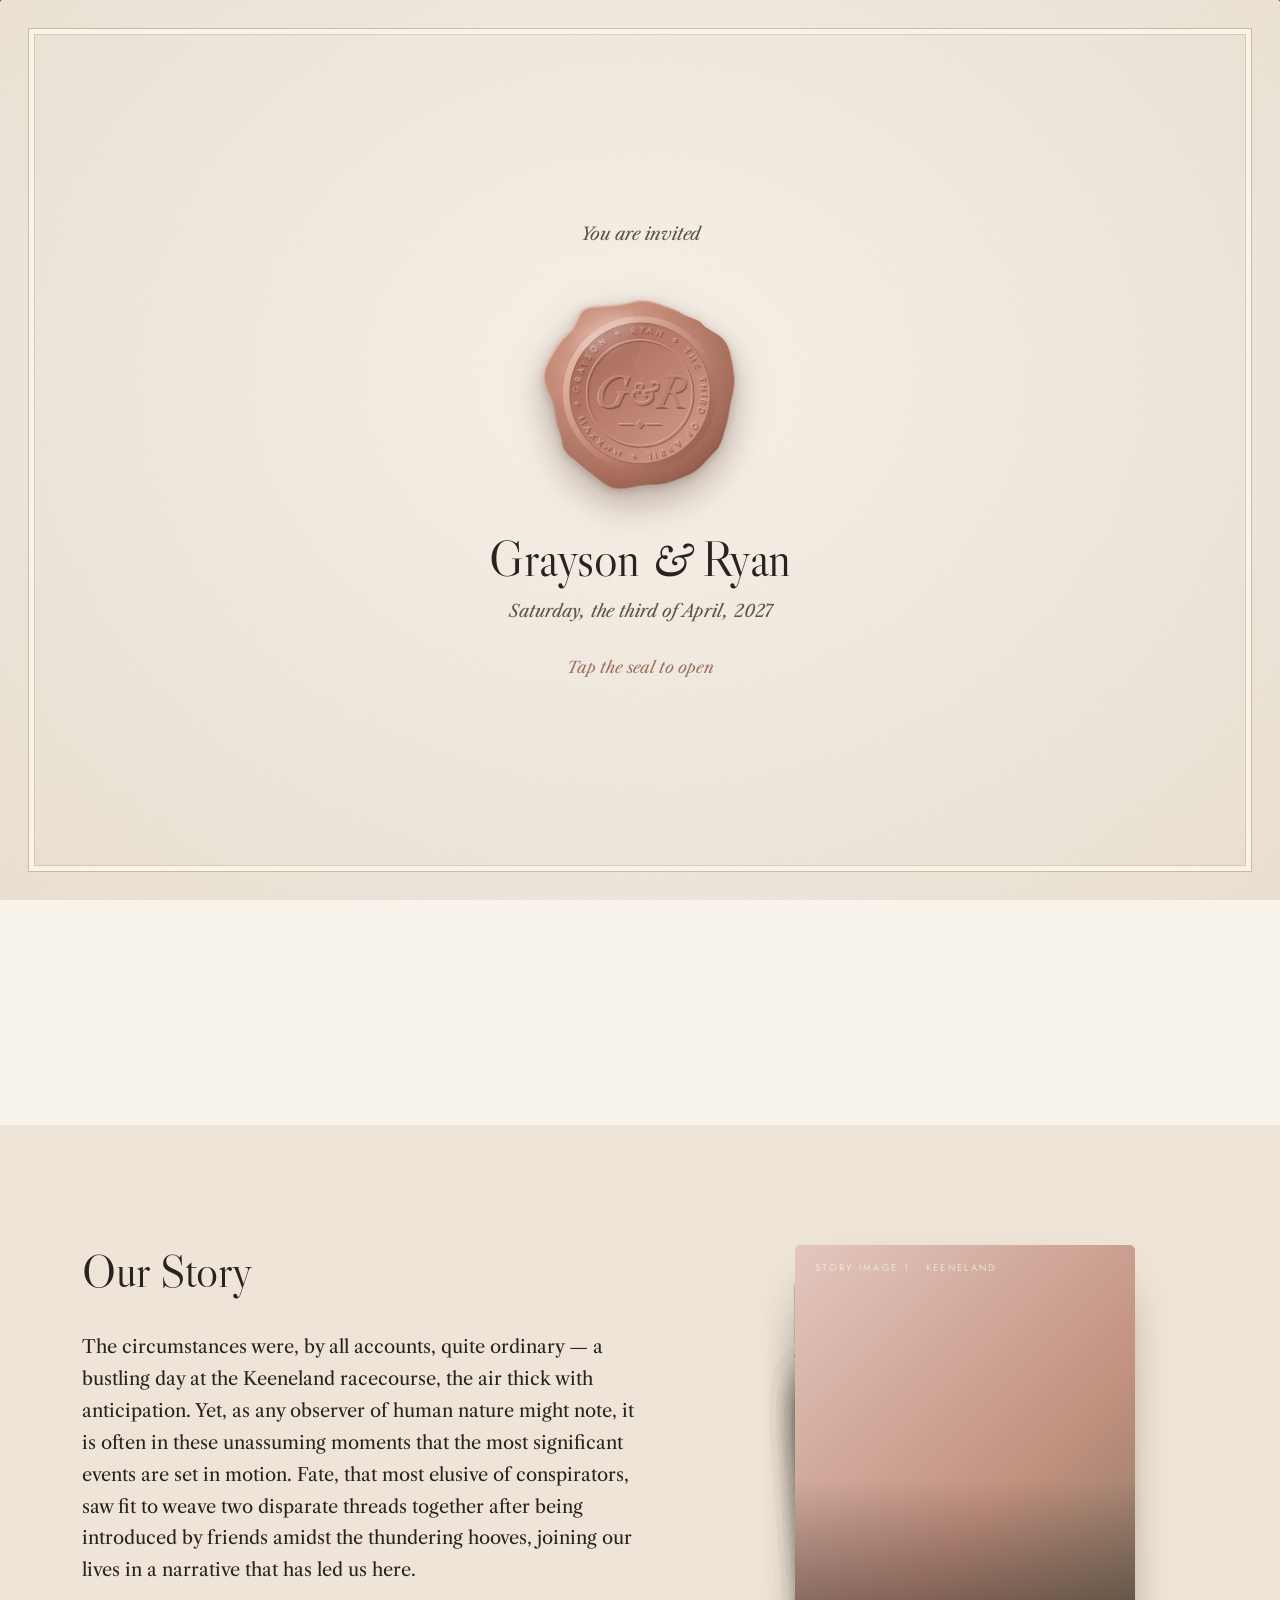
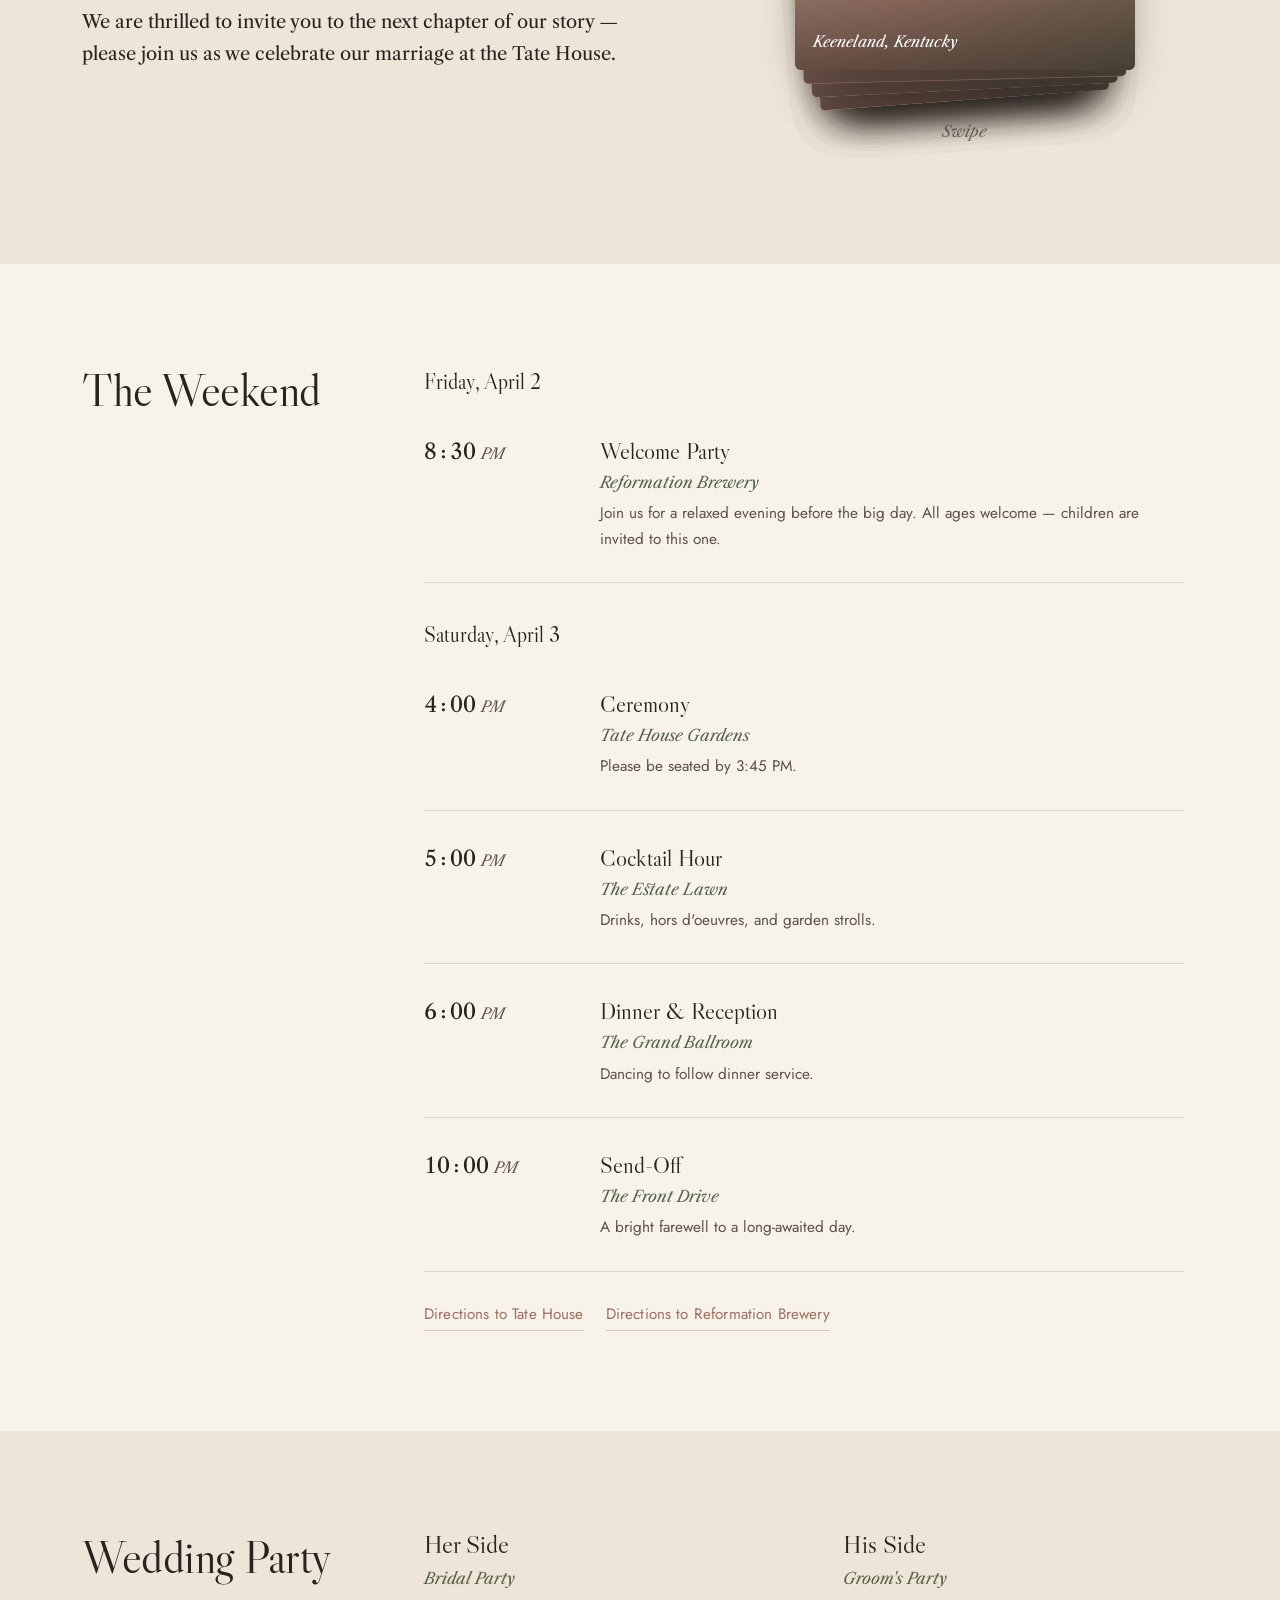
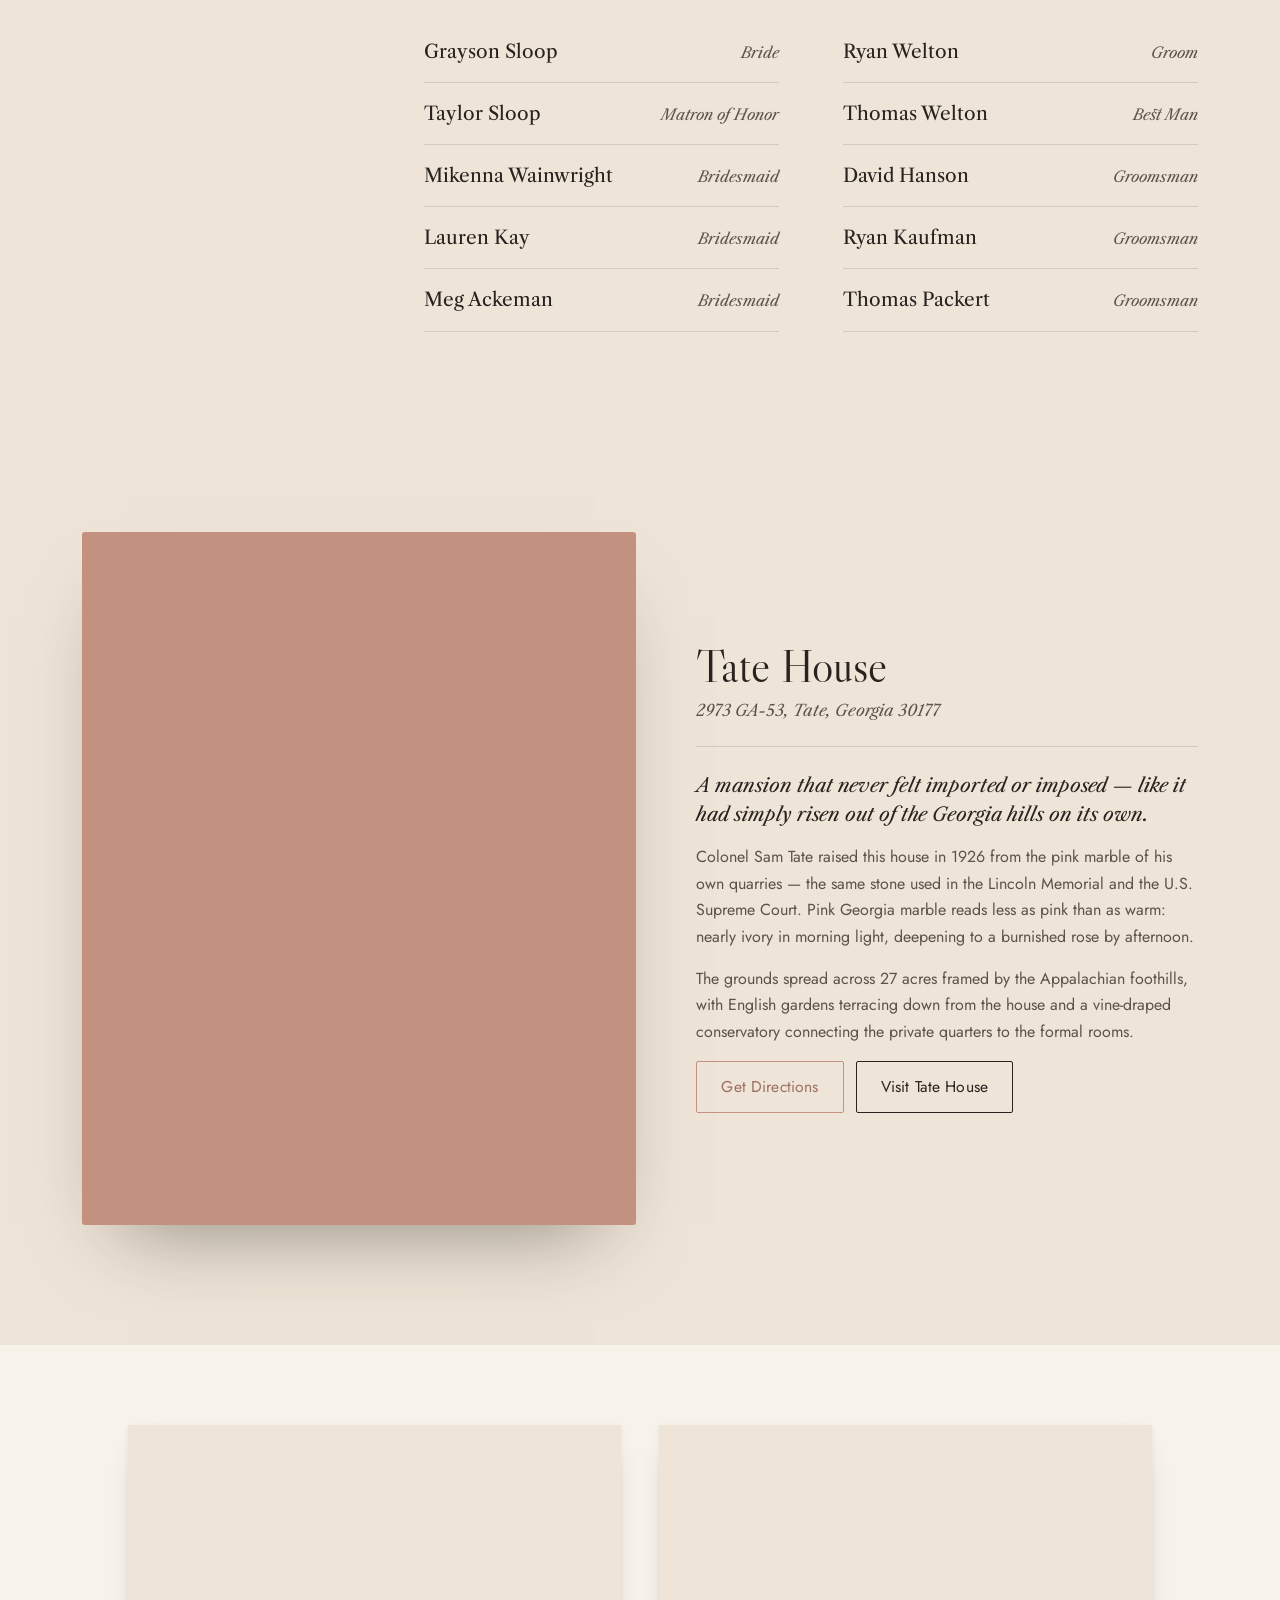
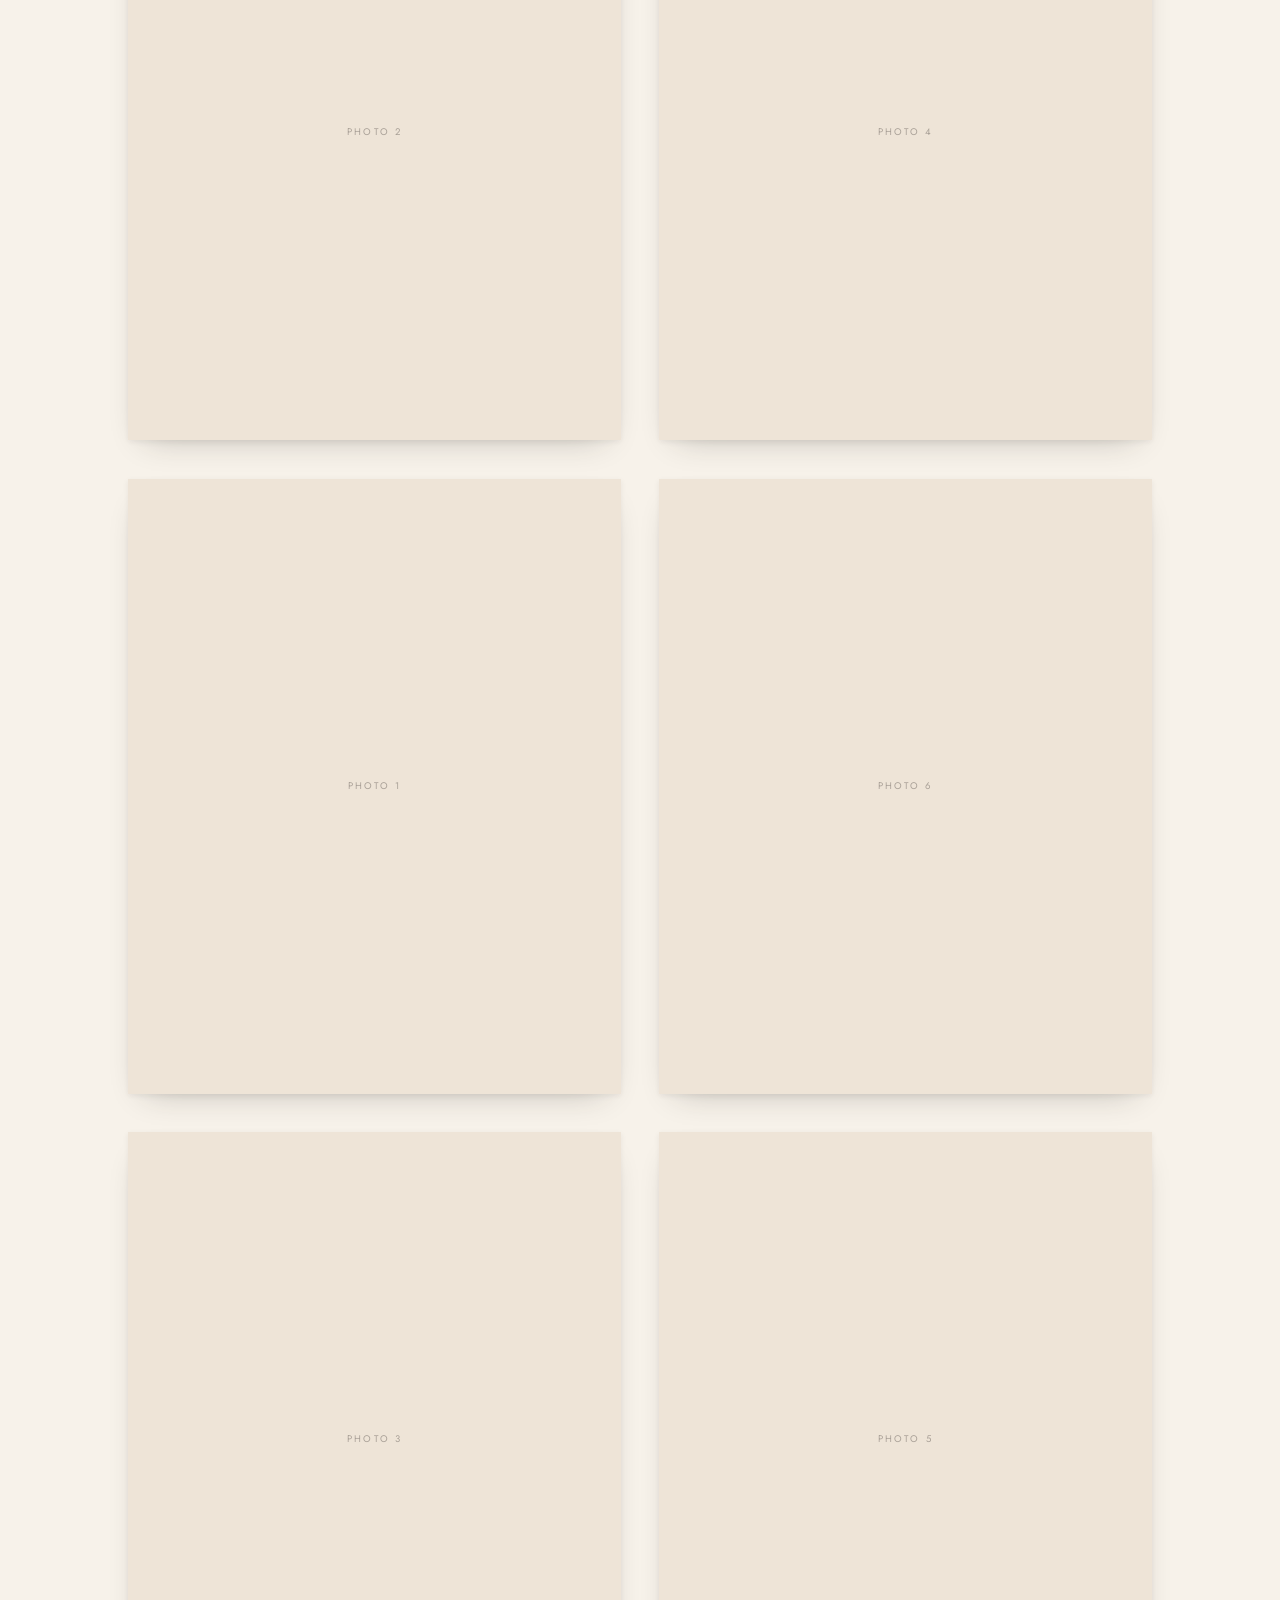
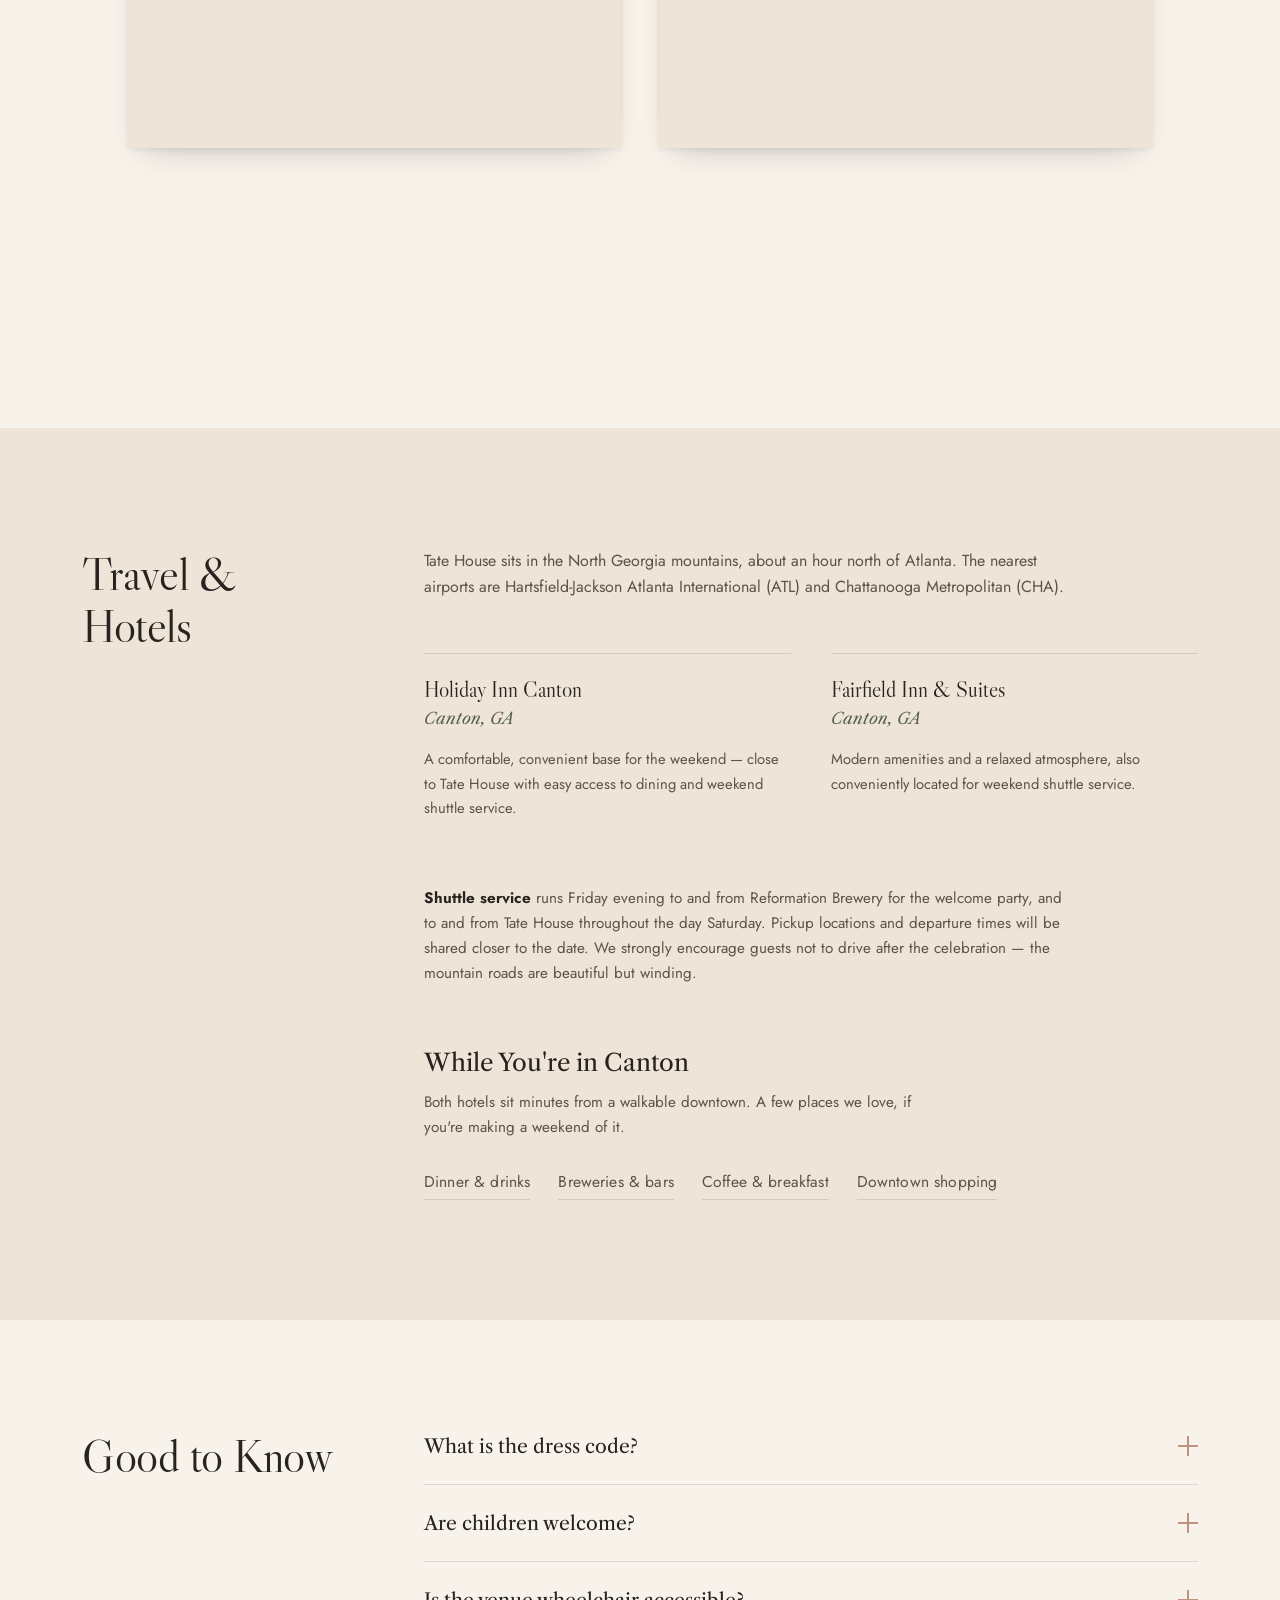
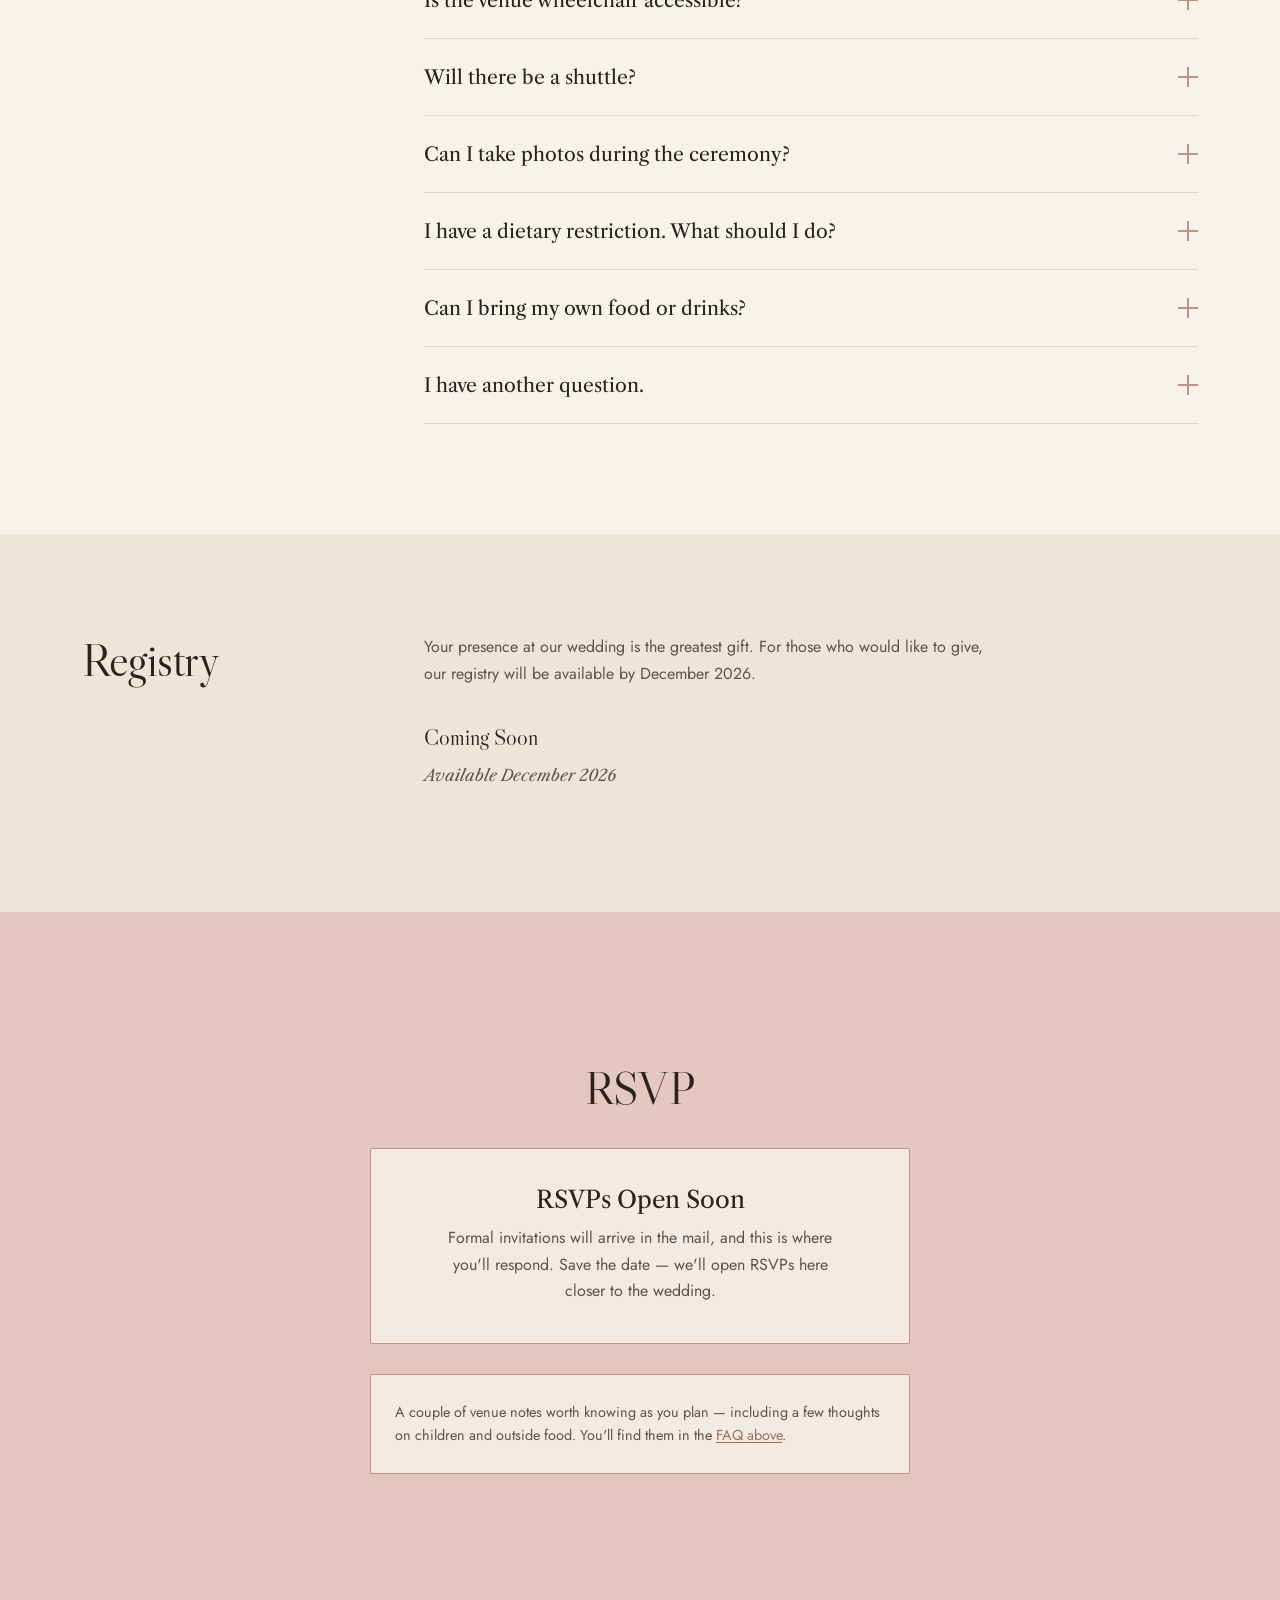
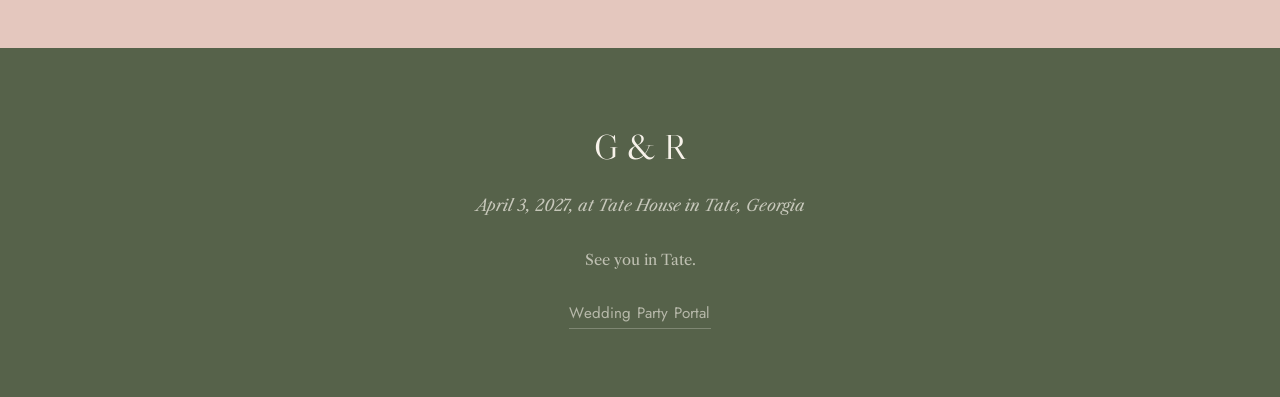
==== commit 63590cdf: "Add files via upload" ====
--- a/index.html
+++ b/index.html
@@ -1391,8 +1391,10 @@
     var skip = /admin|weddingparty|dayof|nosplash/.test(q) ||
                (h && h.length > 1) ||
                sessionStorage.getItem('gr-seal-opened') === '1' ||
+               localStorage.getItem('gr-dayof') === 'on' ||
                /* the wedding weekend: guests want the schedule, not a ceremony */
-               (now >= Date.UTC(2027,3,2,4) && now < Date.UTC(2027,3,4,16));
+               (localStorage.getItem('gr-dayof') !== 'off' &&
+                now >= Date.UTC(2027,3,2,4) && now < Date.UTC(2027,3,4,16));
     if(force || !skip) document.documentElement.classList.add('seal-on');
   }catch(e){}
 })();
@@ -2108,7 +2110,7 @@
     list.querySelectorAll('.sched-day, .sched-row').forEach(n => {
       if(n.classList.contains('sched-day')){
         const m = n.textContent.match(/\b(jan|feb|mar|apr|may|jun|jul|aug|sep|oct|nov|dec)[a-z]*\.?\s+(\d{1,2})/i);
-        day = m ? { mo: MON3.indexOf(m[1].toLowerCase()), d: +m[2] } : null;
+        day = m ? { mo: MON3.indexOf(m[1].toLowerCase()), d: +m[2], label: n.textContent.trim() } : null;
         return;
       }
       const tEl = n.querySelector('.sched-time');
@@ -2121,11 +2123,18 @@
         row: n,
         start: Date.UTC(WEDDING_YEAR, day.mo, day.d, h + ET_OFFSET_H, +(t[2] || 0)),
         time: `${+t[1]}:${t[2] || '00'} ${t[3].toUpperCase()}M`,
-        title: txt('h3'), place: txt('.place'), note: txt('.note')
+        title: txt('h3'), place: txt('.place'), note: txt('.note'), dayLabel: day.label
       });
     });
     return out.sort((a, b) => a.start - b.start);
   }
+
+  // Set from Admin → "Day-of" (stored in siteSettings). 'auto' = by date.
+  let dayOfSetting = 'auto';
+  window.setDayOfMode = mode => {
+    dayOfSetting = (mode === 'on' || mode === 'off') ? mode : 'auto';
+    tick();
+  };
 
   function updateDayOf(){
     const panel = document.getElementById('dayof');
@@ -2136,7 +2145,9 @@
     const f = new Date(evs[0].start - ET_OFFSET_H * 36e5);
     const opens  = Date.UTC(f.getUTCFullYear(), f.getUTCMonth(), f.getUTCDate(), ET_OFFSET_H); // midnight ET
     const closes = evs[evs.length - 1].start + 6 * 36e5;
-    const active = now >= opens && now < closes;
+    const active = dayOfSetting === 'on'  ? true
+                 : dayOfSetting === 'off' ? false
+                 : (now >= opens && now < closes);
     document.body.classList.toggle('dayof-mode', active);
     if(!active){ panel.innerHTML = ''; return false; }
 
@@ -2149,7 +2160,9 @@
       if(next) next.row.classList.add('is-next');
     } else if(next){
       main = next;
-      label = (etDate(next.start) !== etDate(now) ? 'Tomorrow at ' : 'Next, at ') + next.time;
+      label = etDate(next.start) === etDate(now) && next.start - now < 864e5 ? 'Next, at ' + next.time
+            : next.start - now < 2 * 864e5 && etDate(next.start) === etDate(now + 864e5) ? 'Tomorrow at ' + next.time
+            : `${next.dayLabel}, at ${next.time}`;
       next.row.classList.add('is-next');
     }
     if(!main){
@@ -3732,6 +3745,11 @@
   #ab-rsvp-toggle.is-open{background:rgba(122,143,110,.35);border-color:rgba(122,143,110,.6)}
   #ab-rsvp-toggle.is-open:hover{background:rgba(122,143,110,.5)}
   #ab-rsvp-toggle:disabled{opacity:.5;cursor:default}
+  #ab-dayof{grid-column:1 / -1;background:rgba(247,242,234,.12);color:var(--ivory);border:1px solid rgba(247,242,234,.25)}
+  #ab-dayof:hover{background:rgba(247,242,234,.2)}
+  #ab-dayof.is-on{background:rgba(122,143,110,.35);border-color:rgba(122,143,110,.6)}
+  #ab-dayof.is-off{background:rgba(200,90,90,.25);border-color:rgba(200,90,90,.45)}
+  #ab-dayof:disabled{opacity:.5;cursor:default}
 
   /* Editable elements in admin mode */
   body.admin-mode [data-editable]{
@@ -4070,6 +4088,7 @@
   <div class="ab-btns">
     <button class="ab-btn" id="ab-dashboard">RSVP List</button>
     <button class="ab-btn" id="ab-rsvp-toggle">RSVPs Closed</button>
+    <button class="ab-btn" id="ab-dayof">Day-of: Automatic</button>
     <button class="ab-btn" id="ab-links">Links &amp; Password</button>
     <button class="ab-btn" id="ab-bg">Background Photo</button>
   </div>
@@ -5664,7 +5683,48 @@
   // Default is CLOSED so that if the settings doc is missing or Firestore is
   // unreachable, guests never see a live RSVP form before invitations go out.
   let savedSettings = { rsvpOpen: false };
-  function applySettings(data){
+  const DAYOF_LABEL = { auto:'Day-of: Automatic', on:'Day-of: On', off:'Day-of: Off' };
+  function applyDayOf(placeholder){
+    const mode = ['on','off'].includes(savedSettings.dayOfMode) ? savedSettings.dayOfMode : 'auto';
+    if(window.setDayOfMode) window.setDayOfMode(mode);
+    // Remembered so the next visit can skip the wax seal before Firebase answers
+    if(!placeholder){
+      try { mode === 'auto' ? localStorage.removeItem('gr-dayof') : localStorage.setItem('gr-dayof', mode); } catch(e){}
+    }
+    const b = document.getElementById('ab-dayof');
+    if(b){
+      b.textContent = DAYOF_LABEL[mode];
+      b.classList.toggle('is-on',  mode === 'on');
+      b.classList.toggle('is-off', mode === 'off');
+    }
+  }
+  document.getElementById('ab-dayof').addEventListener('click', async () => {
+    const btn  = document.getElementById('ab-dayof');
+    const cur  = ['on','off'].includes(savedSettings.dayOfMode) ? savedSettings.dayOfMode : 'auto';
+    const next = { auto:'on', on:'off', off:'auto' }[cur];
+    const msg  = {
+      on:   'Turn day-of mode ON now?\n\nEvery guest will see "what\u2019s happening now / next" at the top of the site instead of the countdown, until you switch it back.',
+      off:  'Turn day-of mode OFF?\n\nIt will stay off even on April 2\u20133, until you switch it back.',
+      auto: 'Set day-of mode back to AUTOMATIC?\n\nIt will switch itself on at midnight on April 2 and off after the send-off.'
+    }[next];
+    if(!confirm(msg)) return;
+    btn.textContent = 'Saving…'; btn.disabled = true;
+    try {
+      await initFirestore();
+      await fm.setDoc(fm.doc(db,'siteSettings','main'),
+        { dayOfMode: next, updatedAt: new Date().toISOString() }, { merge: true });
+      savedSettings.dayOfMode = next;
+      setStatus(DAYOF_LABEL[next] + ' ✓');
+      setTimeout(() => setStatus(''), 3000);
+    } catch(e){
+      console.error('Day-of setting failed:', e);
+      setStatus('Could not update day-of setting');
+    }
+    btn.disabled = false;
+    applyDayOf();
+  });
+
+  function applySettings(data, placeholder){
     savedSettings = Object.assign({ rsvpOpen: false }, data || {});
     const open = savedSettings.rsvpOpen === true;
     document.body.classList.toggle('rsvp-locked', !open);
@@ -5674,6 +5734,7 @@
       (li || a).style.display = open ? '' : 'none';
     });
     updateRsvpToggleBtn();
+    applyDayOf(placeholder);
   }
   function updateRsvpToggleBtn(){
     const b = document.getElementById('ab-rsvp-toggle');
@@ -5789,7 +5850,7 @@
   // ---- Load published content for all visitors ----
   // Start locked; loadContent() will unlock if siteSettings says RSVPs are open.
   // This prevents a flash of the live form on slow connections.
-  applySettings({ rsvpOpen: false });
+  applySettings({ rsvpOpen: false }, true);
 
   // Hero loads immediately from GitHub — no waiting for Firestore
   initHeroSlideshow();
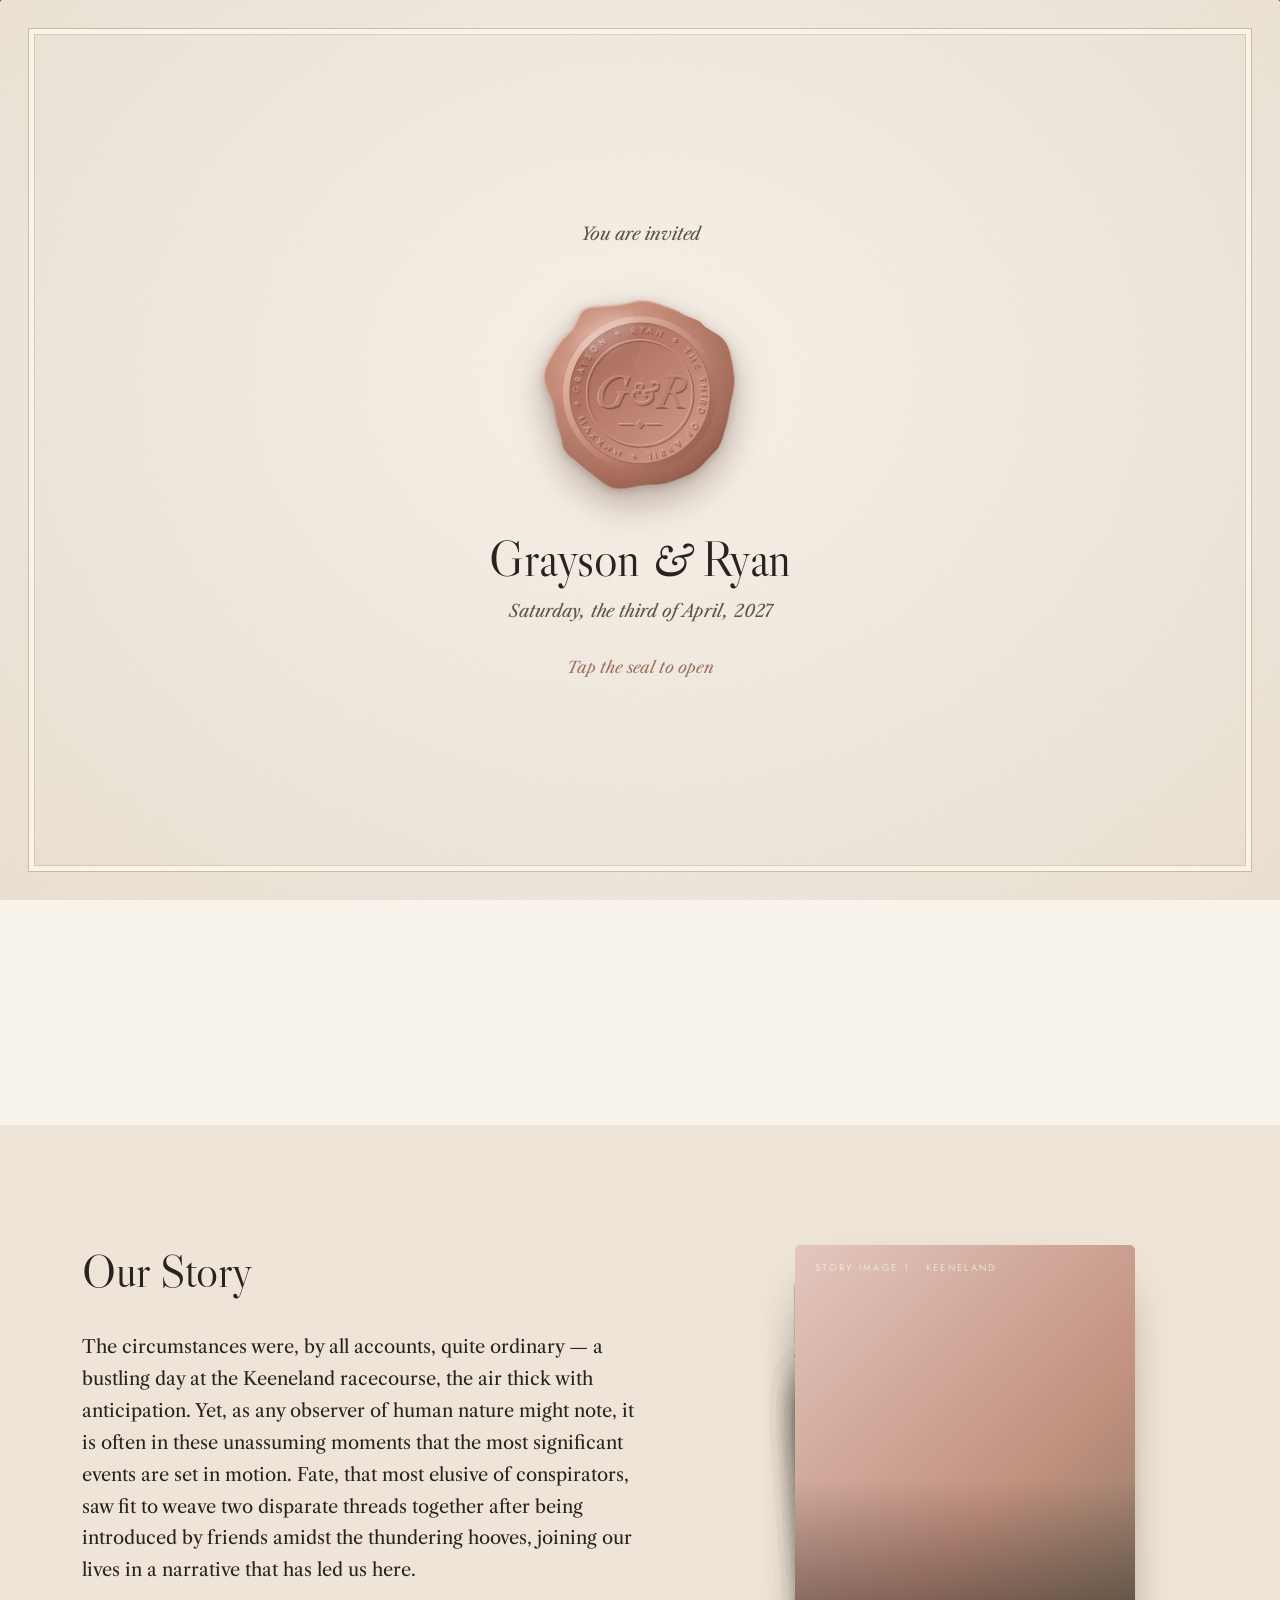
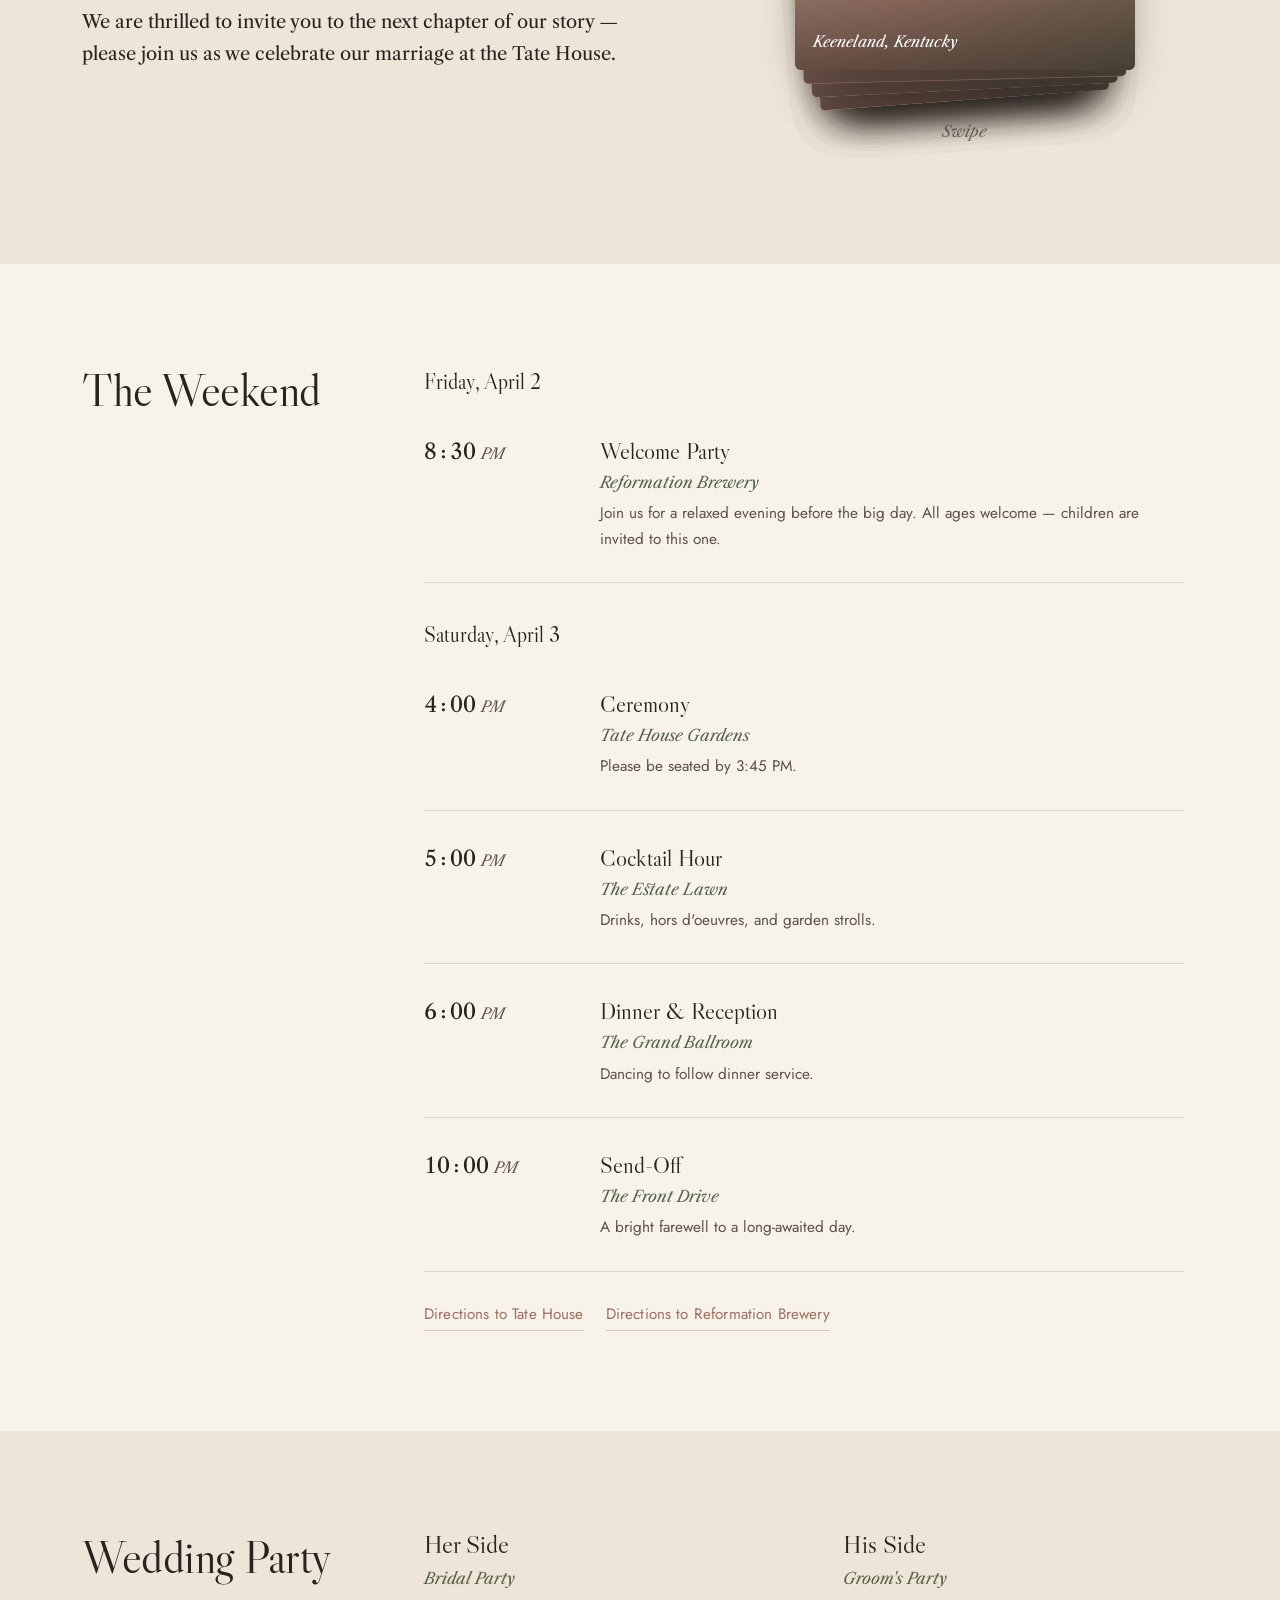
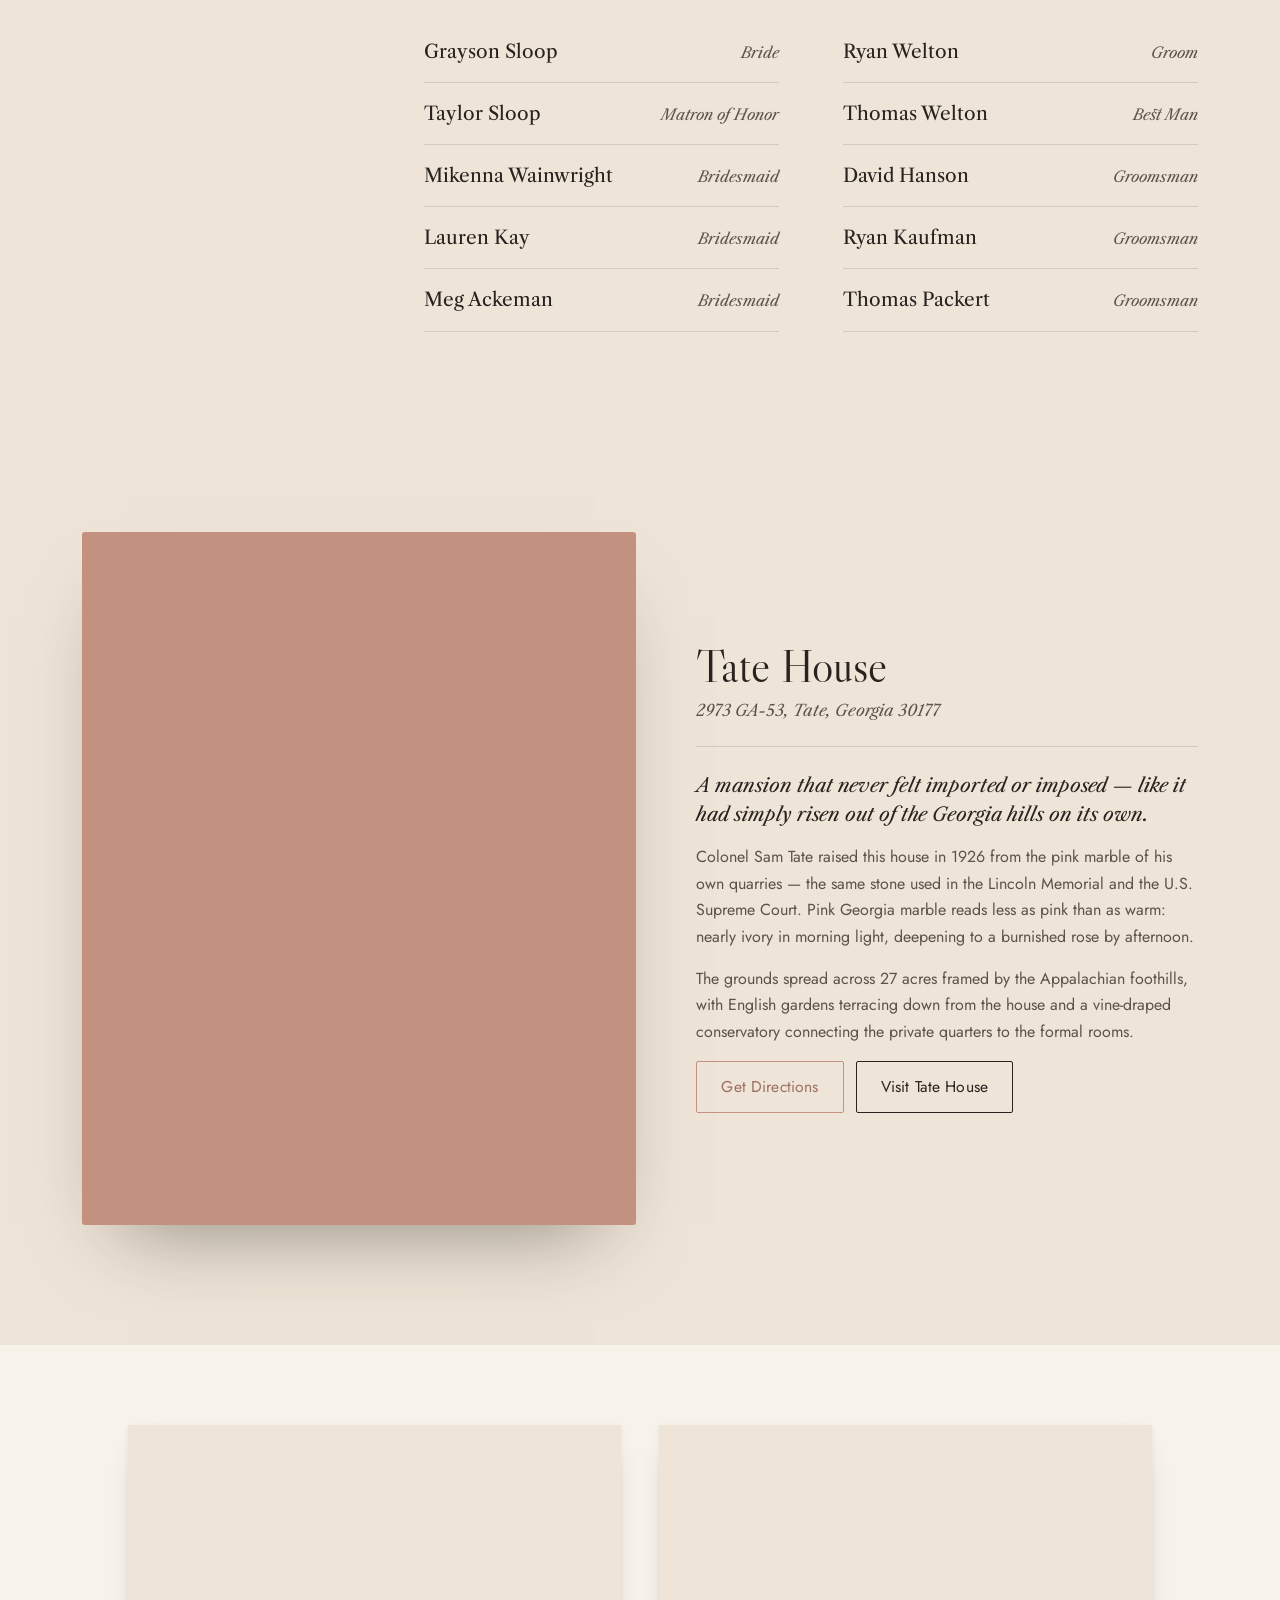
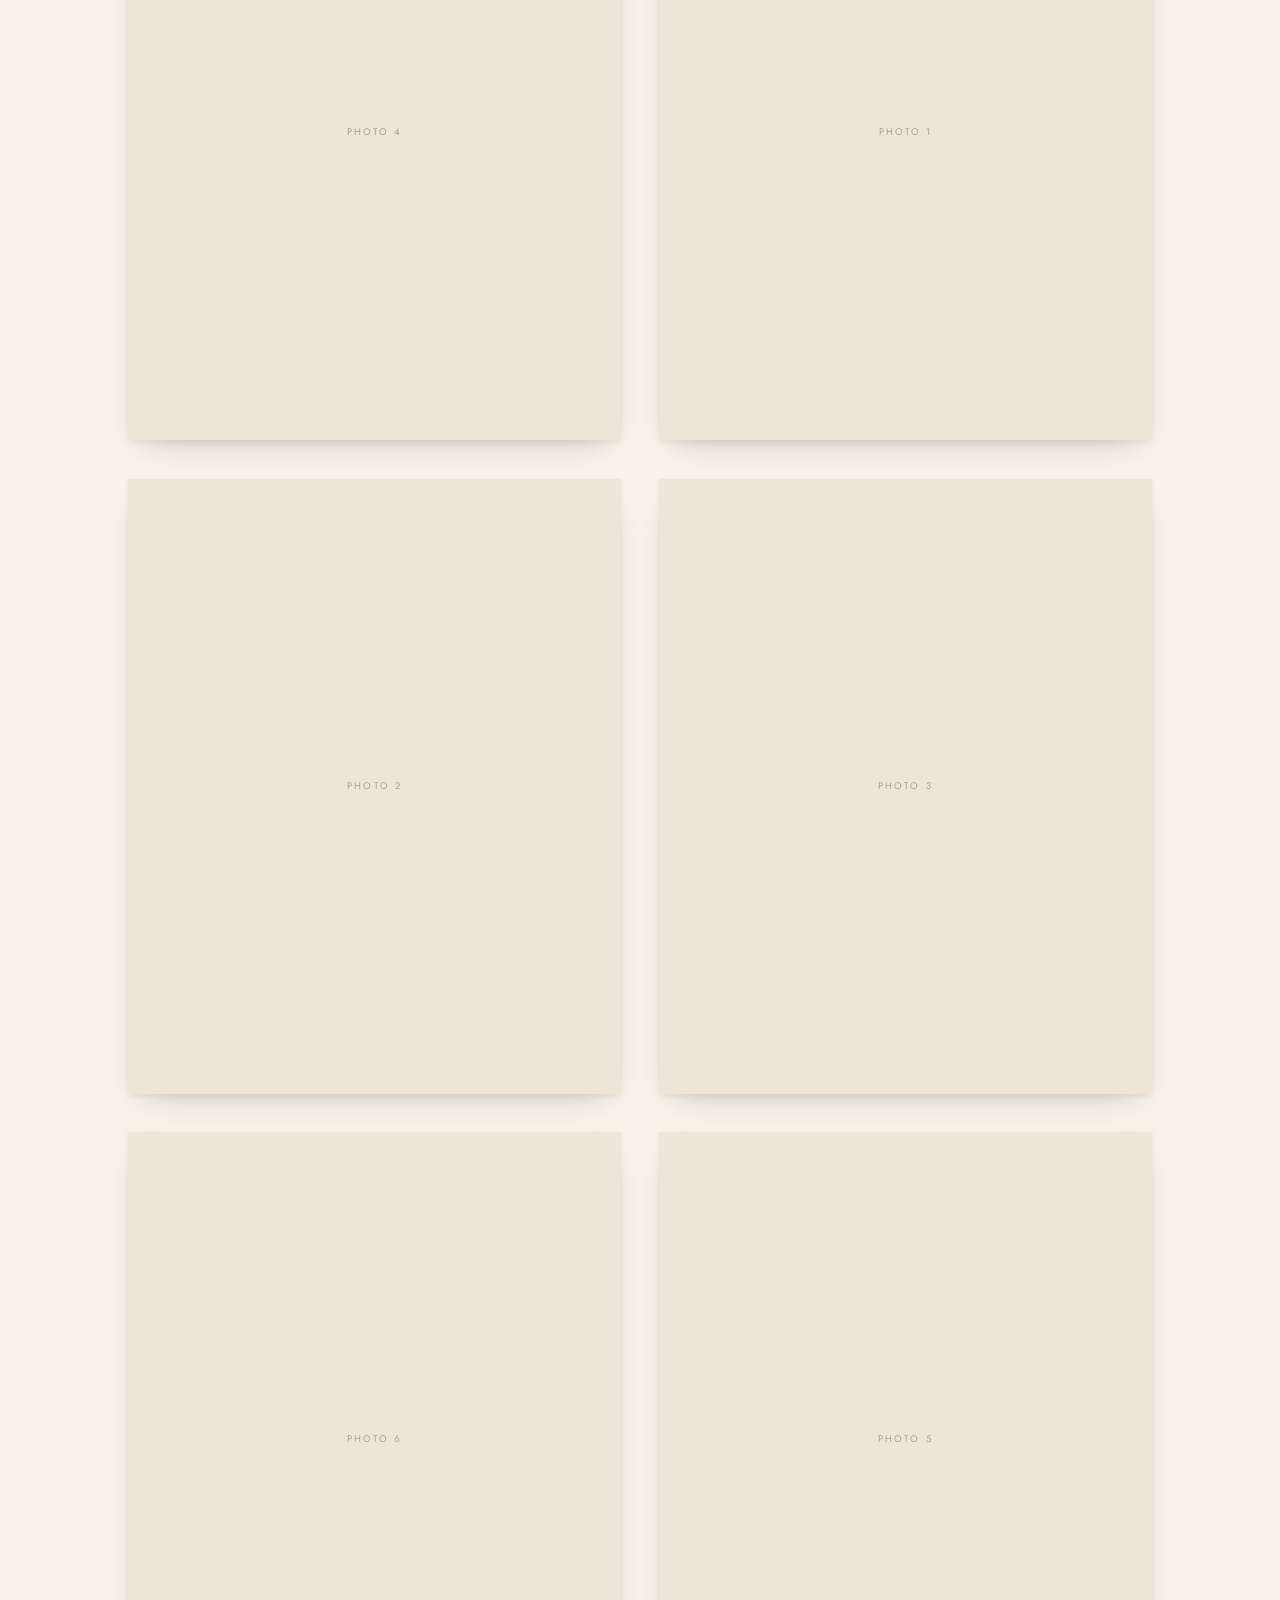
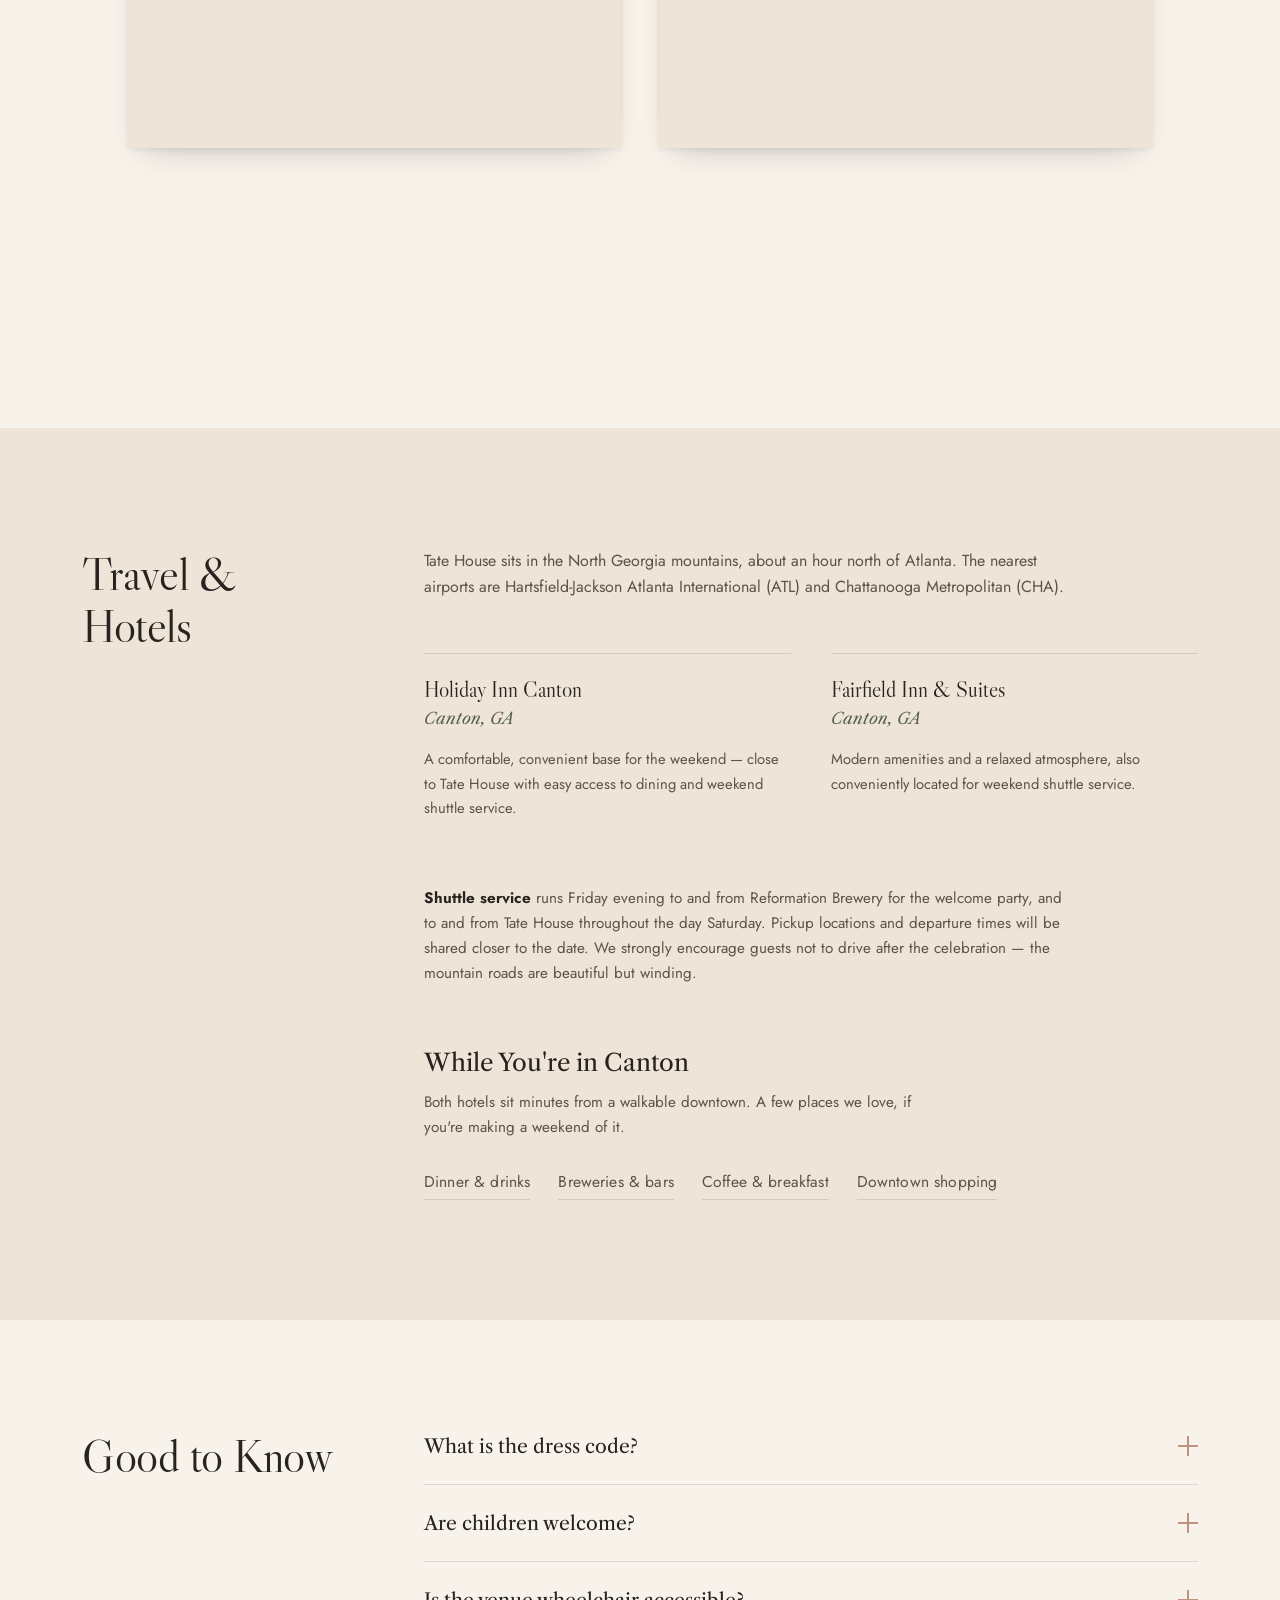
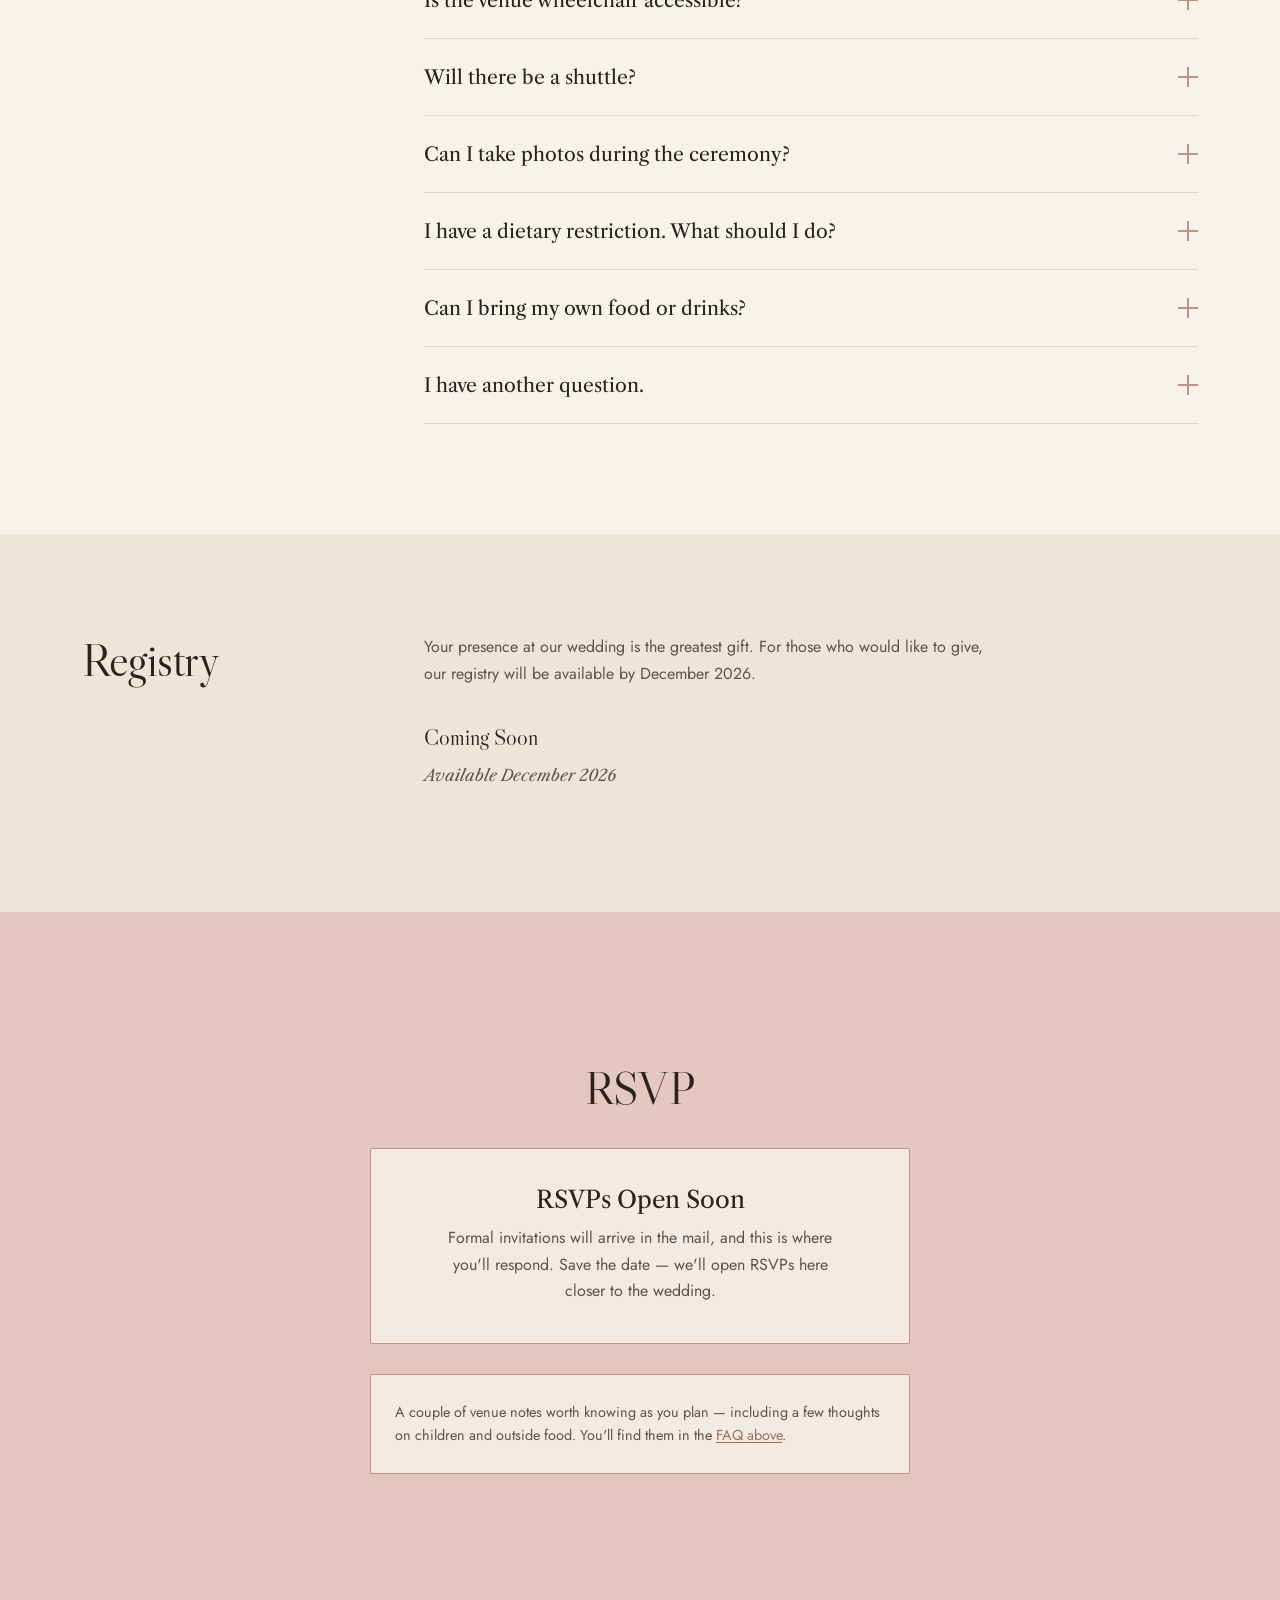
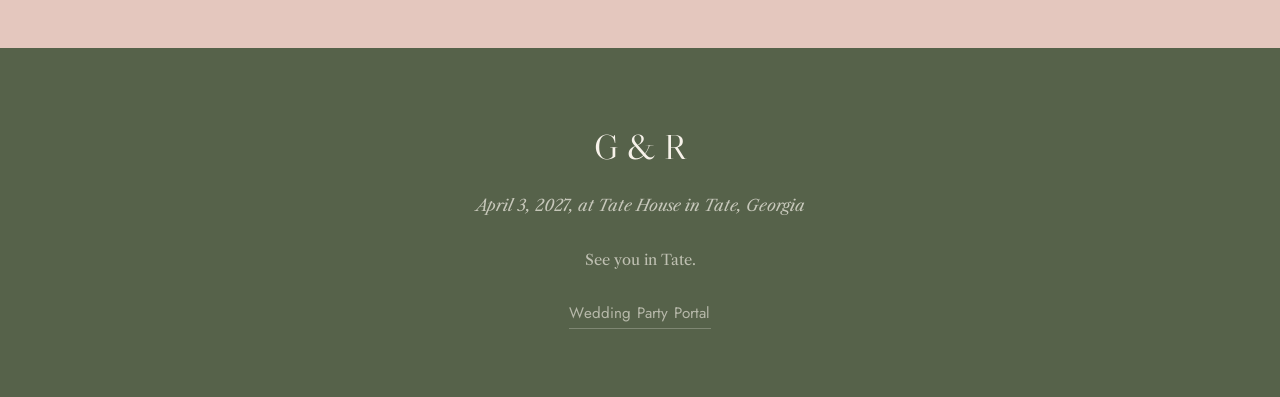
==== commit 1aff679f: "Add files via upload" ====
--- a/index.html
+++ b/index.html
@@ -3710,46 +3710,66 @@
     body.admin-mode .sched-tools{top:10px;right:auto;left:0}
   }
 
-  /* Admin bar */
+  /* ---- Admin bar ----
+     Collapsed: one slim line (status + "Controls"). Tapping Controls slides a
+     panel up with every setting, each with a plain-English line saying what
+     it does right now. */
   #admin-bar{
     position:fixed;bottom:0;left:0;right:0;z-index:9000;
-    background:var(--ink);color:var(--ivory);
-    display:none;flex-direction:column;
-    padding:10px 14px 14px;gap:8px;font-family:var(--sans);
-    box-shadow:0 -2px 20px rgba(0,0,0,.35);
-  }
-  #admin-bar.visible{display:flex}
-  #admin-bar .ab-top{display:flex;align-items:center;justify-content:space-between;gap:8px}
-  #admin-bar .ab-left{display:flex;align-items:center;gap:6px}
-  #admin-bar .ab-dot{width:7px;height:7px;border-radius:50%;background:#4ade80;flex-shrink:0}
-  #admin-bar .ab-label{letter-spacing:.08em;text-transform:uppercase;font-size:.6rem;opacity:.7;white-space:nowrap}
-  #ab-status{font-size:.65rem;opacity:.65;white-space:nowrap}
-  #ab-exit{background:transparent;color:rgba(247,242,234,.45);border:none;font-size:.62rem;letter-spacing:.08em;text-transform:uppercase;cursor:pointer;padding:4px 6px;white-space:nowrap}
+    display:none;font-family:var(--sans);color:var(--ivory);
+    padding-bottom:env(safe-area-inset-bottom);
+    background:var(--ink);box-shadow:0 -2px 20px rgba(0,0,0,.3);
+  }
+  #admin-bar.visible{display:block}
+  body.admin-mode{padding-bottom:72px}
+  .ab-line{display:flex;align-items:center;gap:12px;padding:10px 14px 10px 18px;min-height:58px}
+  .ab-dot{width:8px;height:8px;border-radius:50%;background:#7FBF7F;flex-shrink:0}
+  .ab-state{flex:1;min-width:0;font-size:.92rem;line-height:1.3}
+  .ab-state b{font-weight:500}
+  #ab-status{display:block;font-size:.82rem;color:rgba(247,242,234,.65);white-space:nowrap;overflow:hidden;text-overflow:ellipsis}
+  #ab-status:empty::before{content:"Tap any outlined text to edit it"}
+  #ab-status.is-error{color:#F2B8A8}
+  #ab-open{flex-shrink:0;min-height:42px;padding:0 18px;border-radius:21px;border:1px solid rgba(247,242,234,.35);background:rgba(247,242,234,.08);color:var(--ivory);font-family:var(--sans);font-size:.92rem;cursor:pointer}
+  #ab-open:hover,#ab-open[aria-expanded="true"]{background:var(--ivory);color:var(--ink)}
+  #ab-save{display:none;flex-shrink:0;min-height:42px;padding:0 16px;border-radius:21px;border:0;background:var(--gold);color:var(--ink);font-family:var(--sans);font-size:.92rem;cursor:pointer}
+  #admin-bar.needs-retry #ab-save{display:block}
+  /* While a field has focus the keyboard takes half the screen — keep the bar to one line */
+  body.admin-editing #admin-bar .ab-panel{display:none}
+
+  .ab-panel{
+    display:none;max-height:min(70vh,560px);overflow-y:auto;overscroll-behavior:contain;
+    border-bottom:1px solid rgba(247,242,234,.12);
+  }
+  #admin-bar.open .ab-panel{display:block;animation:abUp .22s ease-out}
+  @keyframes abUp{from{opacity:0;transform:translateY(12px)}to{opacity:1;transform:none}}
+  .ab-inner{max-width:560px;margin:0 auto;padding:6px 18px 8px}
+  .ab-row{padding:16px 0;border-bottom:1px solid rgba(247,242,234,.1)}
+  .ab-row:last-child{border-bottom:0}
+  .ab-row-head{display:flex;align-items:center;justify-content:space-between;gap:16px}
+  .ab-row-title{font-size:1rem;font-weight:500}
+  .ab-help{margin-top:6px;font-size:.86rem;line-height:1.45;color:rgba(247,242,234,.68)}
+
+  /* On/off switch (RSVPs) */
+  .ab-switch{position:relative;flex-shrink:0;width:58px;height:34px;border-radius:17px;border:0;cursor:pointer;background:rgba(247,242,234,.22);transition:background .2s}
+  .ab-switch::after{content:"";position:absolute;top:4px;left:4px;width:26px;height:26px;border-radius:50%;background:var(--ivory);box-shadow:0 1px 3px rgba(0,0,0,.3);transition:transform .2s}
+  .ab-switch[aria-checked="true"]{background:#6E9A62}
+  .ab-switch[aria-checked="true"]::after{transform:translateX(24px)}
+  .ab-switch:disabled,.ab-seg button:disabled{opacity:.5;cursor:default}
+
+  /* Three-way choice (day-of) */
+  .ab-seg{display:grid;grid-template-columns:repeat(3,1fr);margin-top:12px;border:1px solid rgba(247,242,234,.3);border-radius:10px;overflow:hidden}
+  .ab-seg button{min-height:44px;border:0;background:none;color:rgba(247,242,234,.8);font-family:var(--sans);font-size:.92rem;cursor:pointer}
+  .ab-seg button + button{border-left:1px solid rgba(247,242,234,.3)}
+  .ab-seg button[aria-checked="true"]{background:var(--ivory);color:var(--ink);font-weight:500}
+
+  /* Plain action rows */
+  .ab-actions{display:grid;gap:8px;padding:16px 0 4px}
+  .ab-action{display:flex;flex-direction:column;align-items:flex-start;justify-content:center;gap:2px;width:100%;min-height:52px;padding:10px 16px;border-radius:10px;border:1px solid rgba(247,242,234,.18);background:rgba(247,242,234,.06);color:var(--ivory);font-family:var(--sans);font-size:.98rem;text-align:left;cursor:pointer}
+  .ab-action:hover{background:rgba(247,242,234,.14)}
+  .ab-action small{font-size:.8rem;color:rgba(247,242,234,.55)}
+  .ab-action:disabled{opacity:.5;cursor:default}
+  #ab-exit{display:block;margin:12px auto 6px;padding:10px 14px;border:0;background:none;color:rgba(247,242,234,.6);font-family:var(--sans);font-size:.9rem;text-decoration:underline;text-underline-offset:3px;cursor:pointer}
   #ab-exit:hover{color:var(--ivory)}
-  #admin-bar .ab-btns{display:grid;grid-template-columns:1fr 1fr;gap:7px;width:100%}
-  #admin-bar .ab-btns2{display:none;grid-template-columns:1fr;gap:6px;width:100%}
-  #admin-bar .ab-btns2.show{display:grid}
-  .ab-btn{padding:13px 10px;border-radius:30px;border:none;cursor:pointer;font-family:var(--sans);font-size:.68rem;letter-spacing:.08em;text-transform:uppercase;transition:.25s;white-space:nowrap;text-align:center;min-height:46px}
-  /* While a field has focus the keyboard takes half the screen — the bar drops
-     to a single status line so it isn't stacked on top of what's being typed. */
-  body.admin-editing #admin-bar .ab-btns{display:none}
-  body.admin-editing #admin-bar{padding:8px 14px}
-  #ab-save{background:var(--gold);color:var(--ink)}
-  #ab-save:hover{background:#C9A063}
-  #ab-bg,#ab-links{background:rgba(247,242,234,.12);color:var(--ivory);border:1px solid rgba(247,242,234,.25)}
-  #ab-bg:hover,#ab-links:hover{background:rgba(247,242,234,.2)}
-  #ab-dashboard{background:rgba(185,144,90,.25);color:var(--ivory);border:1px solid rgba(185,144,90,.4)}
-  #ab-dashboard:hover{background:rgba(185,144,90,.4)}
-  #ab-rsvp-toggle{background:rgba(200,90,90,.25);color:var(--ivory);border:1px solid rgba(200,90,90,.45)}
-  #ab-rsvp-toggle:hover{background:rgba(200,90,90,.4)}
-  #ab-rsvp-toggle.is-open{background:rgba(122,143,110,.35);border-color:rgba(122,143,110,.6)}
-  #ab-rsvp-toggle.is-open:hover{background:rgba(122,143,110,.5)}
-  #ab-rsvp-toggle:disabled{opacity:.5;cursor:default}
-  #ab-dayof{grid-column:1 / -1;background:rgba(247,242,234,.12);color:var(--ivory);border:1px solid rgba(247,242,234,.25)}
-  #ab-dayof:hover{background:rgba(247,242,234,.2)}
-  #ab-dayof.is-on{background:rgba(122,143,110,.35);border-color:rgba(122,143,110,.6)}
-  #ab-dayof.is-off{background:rgba(200,90,90,.25);border-color:rgba(200,90,90,.45)}
-  #ab-dayof:disabled{opacity:.5;cursor:default}
 
   /* Editable elements in admin mode */
   body.admin-mode [data-editable]{
@@ -4076,24 +4096,42 @@
 </div>
 
 <!-- Admin bar -->
-<div id="admin-bar" role="toolbar" aria-label="Admin controls">
-  <div class="ab-top">
-    <div class="ab-left">
-      <span class="ab-dot"></span>
-      <span class="ab-label">Admin Mode</span>
+<div id="admin-bar" role="region" aria-label="Admin controls">
+  <div class="ab-panel" id="ab-panel">
+    <div class="ab-inner">
+
+      <div class="ab-row">
+        <div class="ab-row-head">
+          <span class="ab-row-title" id="ab-rsvp-title">RSVPs</span>
+          <button type="button" class="ab-switch" id="ab-rsvp-toggle" role="switch" aria-checked="false" aria-labelledby="ab-rsvp-title"></button>
+        </div>
+        <div class="ab-help" id="ab-rsvp-help"></div>
+      </div>
+
+      <div class="ab-row">
+        <span class="ab-row-title" id="ab-dayof-title">Day-of mode</span>
+        <div class="ab-seg" id="ab-dayof" role="radiogroup" aria-labelledby="ab-dayof-title">
+          <button type="button" role="radio" data-mode="auto" aria-checked="true">Automatic</button>
+          <button type="button" role="radio" data-mode="on" aria-checked="false">On</button>
+          <button type="button" role="radio" data-mode="off" aria-checked="false">Off</button>
+        </div>
+        <div class="ab-help" id="ab-dayof-help"></div>
+      </div>
+
+      <div class="ab-actions">
+        <button type="button" class="ab-action" id="ab-dashboard">Guest list &amp; responses <small>Who's replied, add guests, extra events</small></button>
+        <button type="button" class="ab-action" id="ab-links">Links &amp; party password <small>Hotels, registry, group chat</small></button>
+        <button type="button" class="ab-action" id="ab-bg">Background photo</button>
+      </div>
+      <button type="button" id="ab-exit">Sign out of admin</button>
     </div>
-    <span id="ab-status"></span>
-    <button id="ab-exit">Exit</button>
   </div>
-  <div class="ab-btns">
-    <button class="ab-btn" id="ab-dashboard">RSVP List</button>
-    <button class="ab-btn" id="ab-rsvp-toggle">RSVPs Closed</button>
-    <button class="ab-btn" id="ab-dayof">Day-of: Automatic</button>
-    <button class="ab-btn" id="ab-links">Links &amp; Password</button>
-    <button class="ab-btn" id="ab-bg">Background Photo</button>
-  </div>
-  <div class="ab-btns2">
-    <button class="ab-btn" id="ab-save">Retry Save</button>
+
+  <div class="ab-line">
+    <span class="ab-dot" aria-hidden="true"></span>
+    <div class="ab-state"><b>Editing</b><span id="ab-status" aria-live="polite"></span></div>
+    <button type="button" id="ab-save">Retry save</button>
+    <button type="button" id="ab-open" aria-expanded="false" aria-controls="ab-panel">Controls</button>
   </div>
 </div>
 
@@ -4263,7 +4301,23 @@
   const saveBtn    = document.getElementById('ab-save');
   const exitBtn    = document.getElementById('ab-exit');
   const statusEl   = document.getElementById('ab-status');
-  const retryRow   = document.querySelector('#admin-bar .ab-btns2');
+  const retryRow   = { classList: {   // the retry button now lives in the bar's single line
+    add:    () => bar.classList.add('needs-retry'),
+    remove: () => bar.classList.remove('needs-retry')
+  }};
+
+  // Controls panel
+  const openBtn = document.getElementById('ab-open');
+  function setPanel(open){
+    bar.classList.toggle('open', open);
+    openBtn.setAttribute('aria-expanded', open);
+    openBtn.textContent = open ? 'Done' : 'Controls';
+  }
+  openBtn.addEventListener('click', () => setPanel(!bar.classList.contains('open')));
+  addEventListener('keydown', e => { if(e.key === 'Escape' && bar.classList.contains('open')) setPanel(false); });
+  // Opening a full-screen tool closes the panel behind it
+  ['ab-dashboard','ab-links'].forEach(id =>
+    document.getElementById(id).addEventListener('click', () => setPanel(false)));
 
   // Opens admin: resumes the existing session if there is one, otherwise asks.
   // Firebase already remembers the signed-in admin in this browser, so most
@@ -4841,6 +4895,7 @@
       const textSnap = await fm.getDoc(fm.doc(db,'siteContent','main'));
       if(textSnap.exists()){
         savedContent = textSnap.data();
+        dayOfLoaded = true;
         // Rebuild any schedule the couple has restructured, then apply text.
         SCHEDULES.forEach(renderSchedule);
         buildEditableMap().forEach(({el,key}) => {
@@ -4891,6 +4946,7 @@
     console.log('loadContent complete');
     // Gallery images are now applied — hang the wall from whatever actually loaded.
     if(window._initGallery) window._initGallery();
+    applyDayOf();
     document.dispatchEvent(new Event('sitecontent:loaded'));
   }
 
@@ -4991,7 +5047,7 @@
       console.error('BG upload failed:', e);
       setStatus('Failed: ' + e.message.slice(0,50));
     }
-    bgBtn.textContent = 'Background Photo'; bgBtn.disabled = false;
+    bgBtn.textContent = 'Background photo'; bgBtn.disabled = false;
     bgInput.value = '';
   });
 
@@ -5659,21 +5715,20 @@
 
   document.getElementById('ab-rsvp-toggle').addEventListener('click', async () => {
     const btn  = document.getElementById('ab-rsvp-toggle');
-    const open = savedSettings.rsvpOpen === true;
-    const next = !open;
+    const next = savedSettings.rsvpOpen !== true;
     const msg  = next
-      ? 'Open RSVPs? Guests will be able to submit their responses right away.'
-      : 'Close RSVPs? The form will be hidden and guests will see the "RSVPs Open Soon" message. Responses already submitted are kept.';
+      ? 'Open RSVPs?\n\nGuests will be able to find their invitation and reply right away.'
+      : 'Close RSVPs?\n\nThe form will be hidden and guests will see "RSVPs open soon". Replies already sent are kept.';
     if(!confirm(msg)) return;
-    const prev = btn.textContent;
-    btn.textContent = 'Saving…'; btn.disabled = true;
+    btn.disabled = true;
+    setStatus('Saving…');
     try {
       await setRsvpOpen(next);
-      setStatus(next ? 'RSVPs are now OPEN ✓' : 'RSVPs are now CLOSED ✓');
-      setTimeout(()=>setStatus(''),3000);
+      setStatus(next ? 'RSVPs are open' : 'RSVPs are closed');
+      setTimeout(() => setStatus(''), 3000);
     } catch(e){
-      setStatus('Could not update RSVP setting');
-      btn.textContent = prev;
+      console.error('RSVP setting failed:', e);
+      setStatus('Could not change RSVPs' + (e && e.code ? ` (${e.code})` : ''));
     }
     btn.disabled = false;
     updateRsvpToggleBtn();
@@ -5683,46 +5738,54 @@
   // Default is CLOSED so that if the settings doc is missing or Firestore is
   // unreachable, guests never see a live RSVP form before invitations go out.
   let savedSettings = { rsvpOpen: false };
-  const DAYOF_LABEL = { auto:'Day-of: Automatic', on:'Day-of: On', off:'Day-of: Off' };
+  // Day-of mode is stored in siteContent/main under "setting-dayof". It lives
+  // there (not siteSettings) because siteContent is already writable by admin
+  // for any key, whereas the siteSettings rules only accept the RSVP field.
+  const DAYOF_KEY = 'setting-dayof';
+  const DAYOF_HELP = {
+    auto: 'Automatic. Turns on at midnight on April 2 and off a few hours after the send-off.',
+    on:   'On. Every guest sees what\u2019s happening now or next at the top of the site.',
+    off:  'Off. Guests see the countdown, even on April 2\u20133.'
+  };
+  let dayOfLoaded = false;
+  function currentDayOf(){
+    const v = savedContent[DAYOF_KEY] || savedSettings.dayOfMode;
+    return v === 'on' || v === 'off' ? v : 'auto';
+  }
   function applyDayOf(placeholder){
-    const mode = ['on','off'].includes(savedSettings.dayOfMode) ? savedSettings.dayOfMode : 'auto';
+    const mode = currentDayOf();
     if(window.setDayOfMode) window.setDayOfMode(mode);
     // Remembered so the next visit can skip the wax seal before Firebase answers
-    if(!placeholder){
+    if(!placeholder && dayOfLoaded){
       try { mode === 'auto' ? localStorage.removeItem('gr-dayof') : localStorage.setItem('gr-dayof', mode); } catch(e){}
     }
-    const b = document.getElementById('ab-dayof');
-    if(b){
-      b.textContent = DAYOF_LABEL[mode];
-      b.classList.toggle('is-on',  mode === 'on');
-      b.classList.toggle('is-off', mode === 'off');
-    }
-  }
-  document.getElementById('ab-dayof').addEventListener('click', async () => {
-    const btn  = document.getElementById('ab-dayof');
-    const cur  = ['on','off'].includes(savedSettings.dayOfMode) ? savedSettings.dayOfMode : 'auto';
-    const next = { auto:'on', on:'off', off:'auto' }[cur];
-    const msg  = {
-      on:   'Turn day-of mode ON now?\n\nEvery guest will see "what\u2019s happening now / next" at the top of the site instead of the countdown, until you switch it back.',
-      off:  'Turn day-of mode OFF?\n\nIt will stay off even on April 2\u20133, until you switch it back.',
-      auto: 'Set day-of mode back to AUTOMATIC?\n\nIt will switch itself on at midnight on April 2 and off after the send-off.'
-    }[next];
-    if(!confirm(msg)) return;
-    btn.textContent = 'Saving…'; btn.disabled = true;
+    document.querySelectorAll('#ab-dayof button').forEach(b =>
+      b.setAttribute('aria-checked', b.dataset.mode === mode));
+    const help = document.getElementById('ab-dayof-help');
+    if(help) help.textContent = DAYOF_HELP[mode];
+  }
+  document.querySelectorAll('#ab-dayof button').forEach(btn => btn.addEventListener('click', async () => {
+    const next = btn.dataset.mode;
+    if(next === currentDayOf()) return;
+    if(next === 'on'  && !confirm('Turn day-of mode on now?\n\nEvery guest will see what\u2019s happening now or next instead of the countdown, until you change it.')) return;
+    if(next === 'off' && !confirm('Turn day-of mode off?\n\nIt will stay off even on April 2\u20133, until you change it.')) return;
+    const all = document.querySelectorAll('#ab-dayof button');
+    all.forEach(b => b.disabled = true);
+    setStatus('Saving…');
     try {
       await initFirestore();
-      await fm.setDoc(fm.doc(db,'siteSettings','main'),
-        { dayOfMode: next, updatedAt: new Date().toISOString() }, { merge: true });
-      savedSettings.dayOfMode = next;
-      setStatus(DAYOF_LABEL[next] + ' ✓');
+      await fm.setDoc(fm.doc(db,'siteContent','main'), { [DAYOF_KEY]: next }, { merge: true });
+      savedContent[DAYOF_KEY] = next;       // so later autosaves keep it
+      dayOfLoaded = true;
+      setStatus('Day-of mode: ' + { auto:'automatic', on:'on', off:'off' }[next]);
       setTimeout(() => setStatus(''), 3000);
     } catch(e){
       console.error('Day-of setting failed:', e);
-      setStatus('Could not update day-of setting');
-    }
-    btn.disabled = false;
+      setStatus('Could not change day-of mode' + (e && e.code ? ` (${e.code})` : ''));
+    }
+    all.forEach(b => b.disabled = false);
     applyDayOf();
-  });
+  }));
 
   function applySettings(data, placeholder){
     savedSettings = Object.assign({ rsvpOpen: false }, data || {});
@@ -5740,8 +5803,10 @@
     const b = document.getElementById('ab-rsvp-toggle');
     if(!b) return;
     const open = savedSettings.rsvpOpen === true;
-    b.textContent = open ? 'RSVPs Open' : 'RSVPs Closed';
-    b.classList.toggle('is-open', open);
+    b.setAttribute('aria-checked', open);
+    document.getElementById('ab-rsvp-help').textContent = open
+      ? 'Open. Guests can find their invitation and reply.'
+      : 'Closed. Guests see "RSVPs open soon" and the RSVP links are hidden.';
   }
   async function setRsvpOpen(open){
     await initFirestore();
@@ -5845,7 +5910,10 @@
     history.replaceState({},'',(url.pathname));
   });
 
-  function setStatus(msg){ statusEl.textContent = msg; }
+  function setStatus(msg){
+    statusEl.textContent = msg;
+    statusEl.classList.toggle('is-error', /fail|could not|not saved|offline/i.test(msg));
+  }
 
   // ---- Load published content for all visitors ----
   // Start locked; loadContent() will unlock if siteSettings says RSVPs are open.
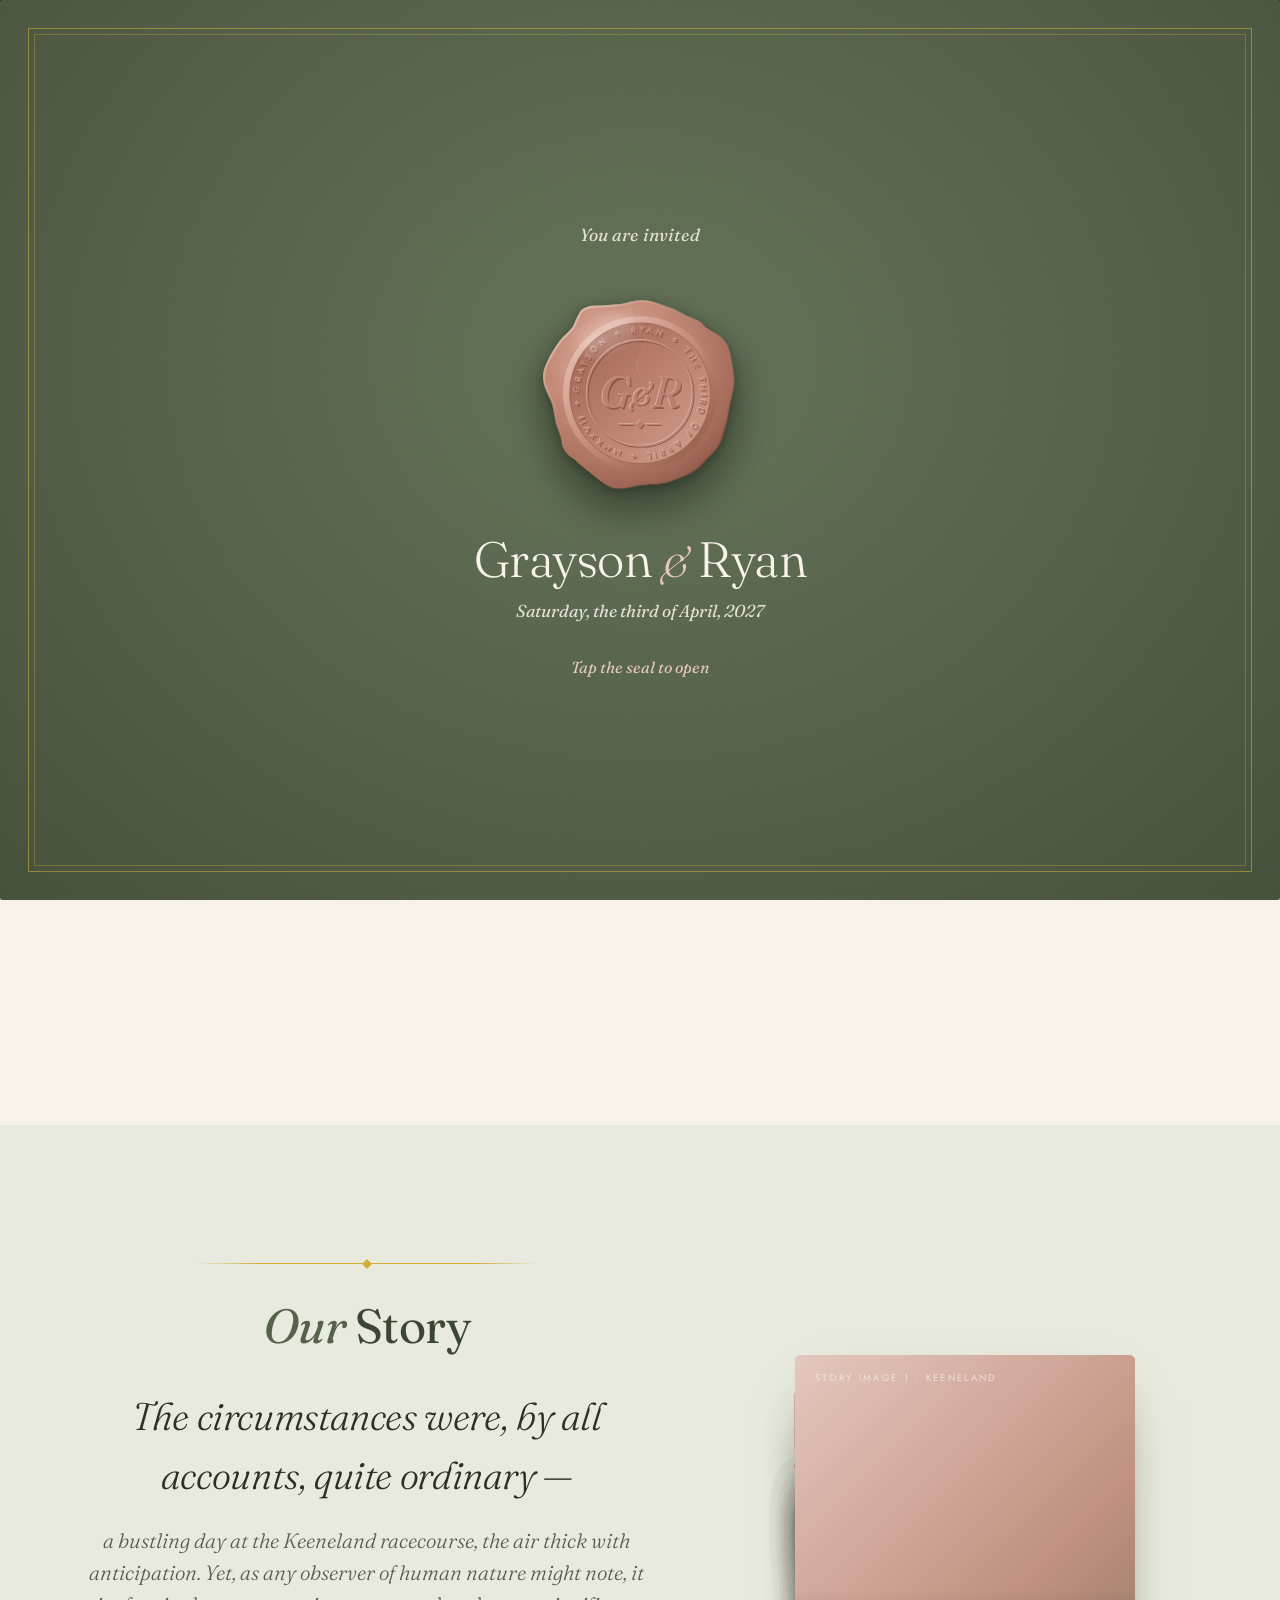
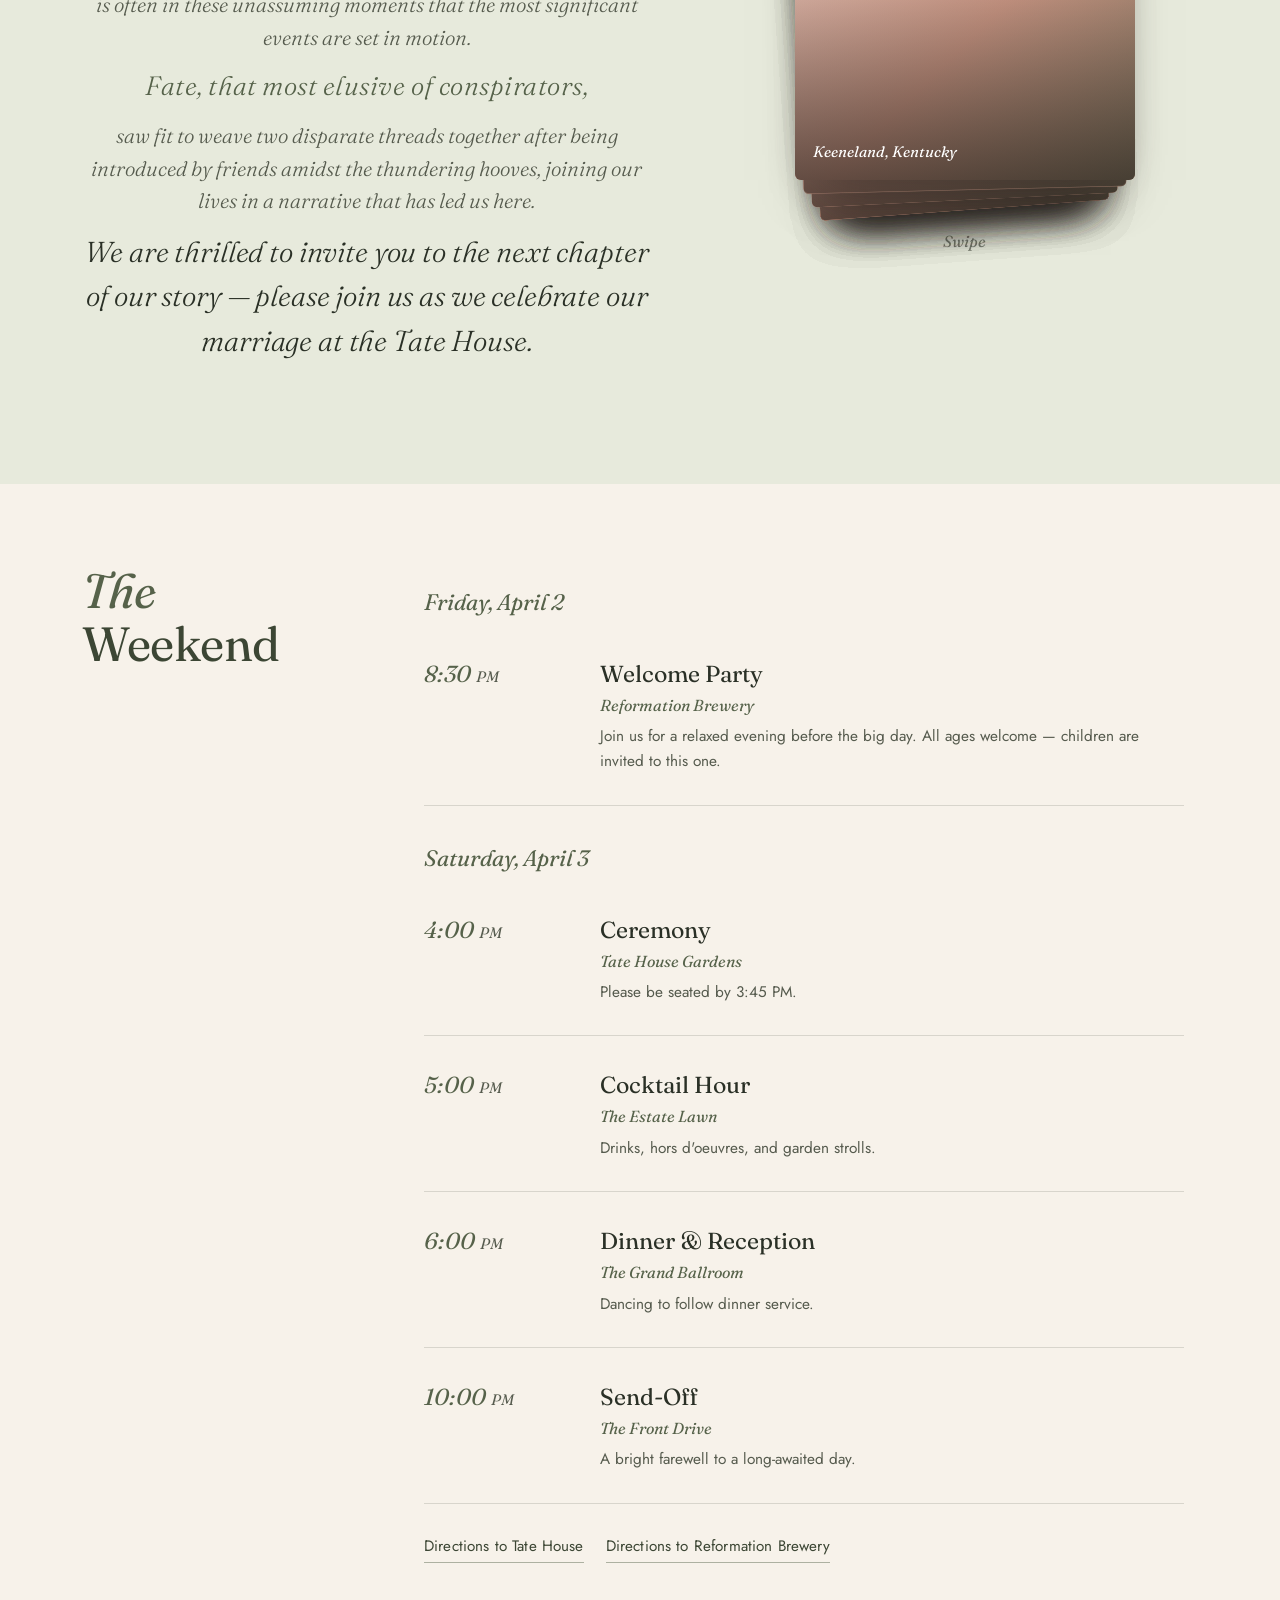
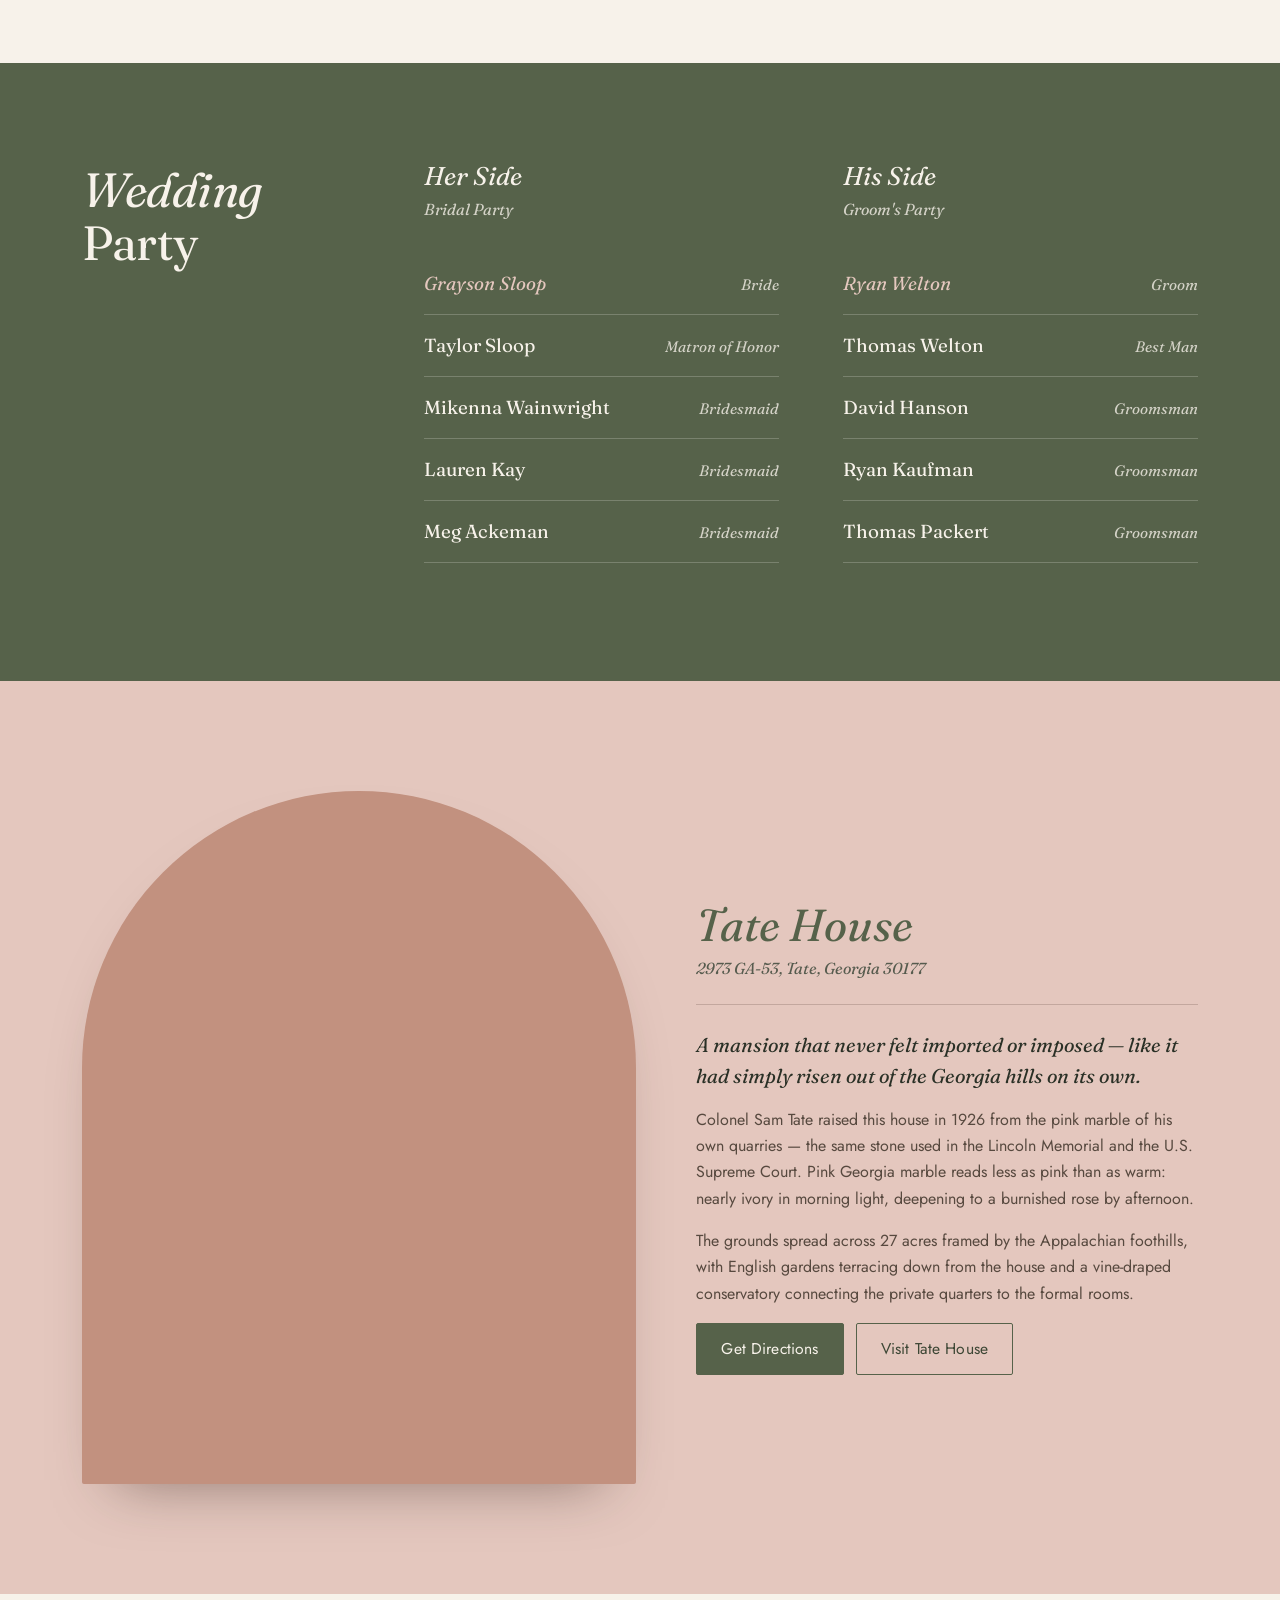
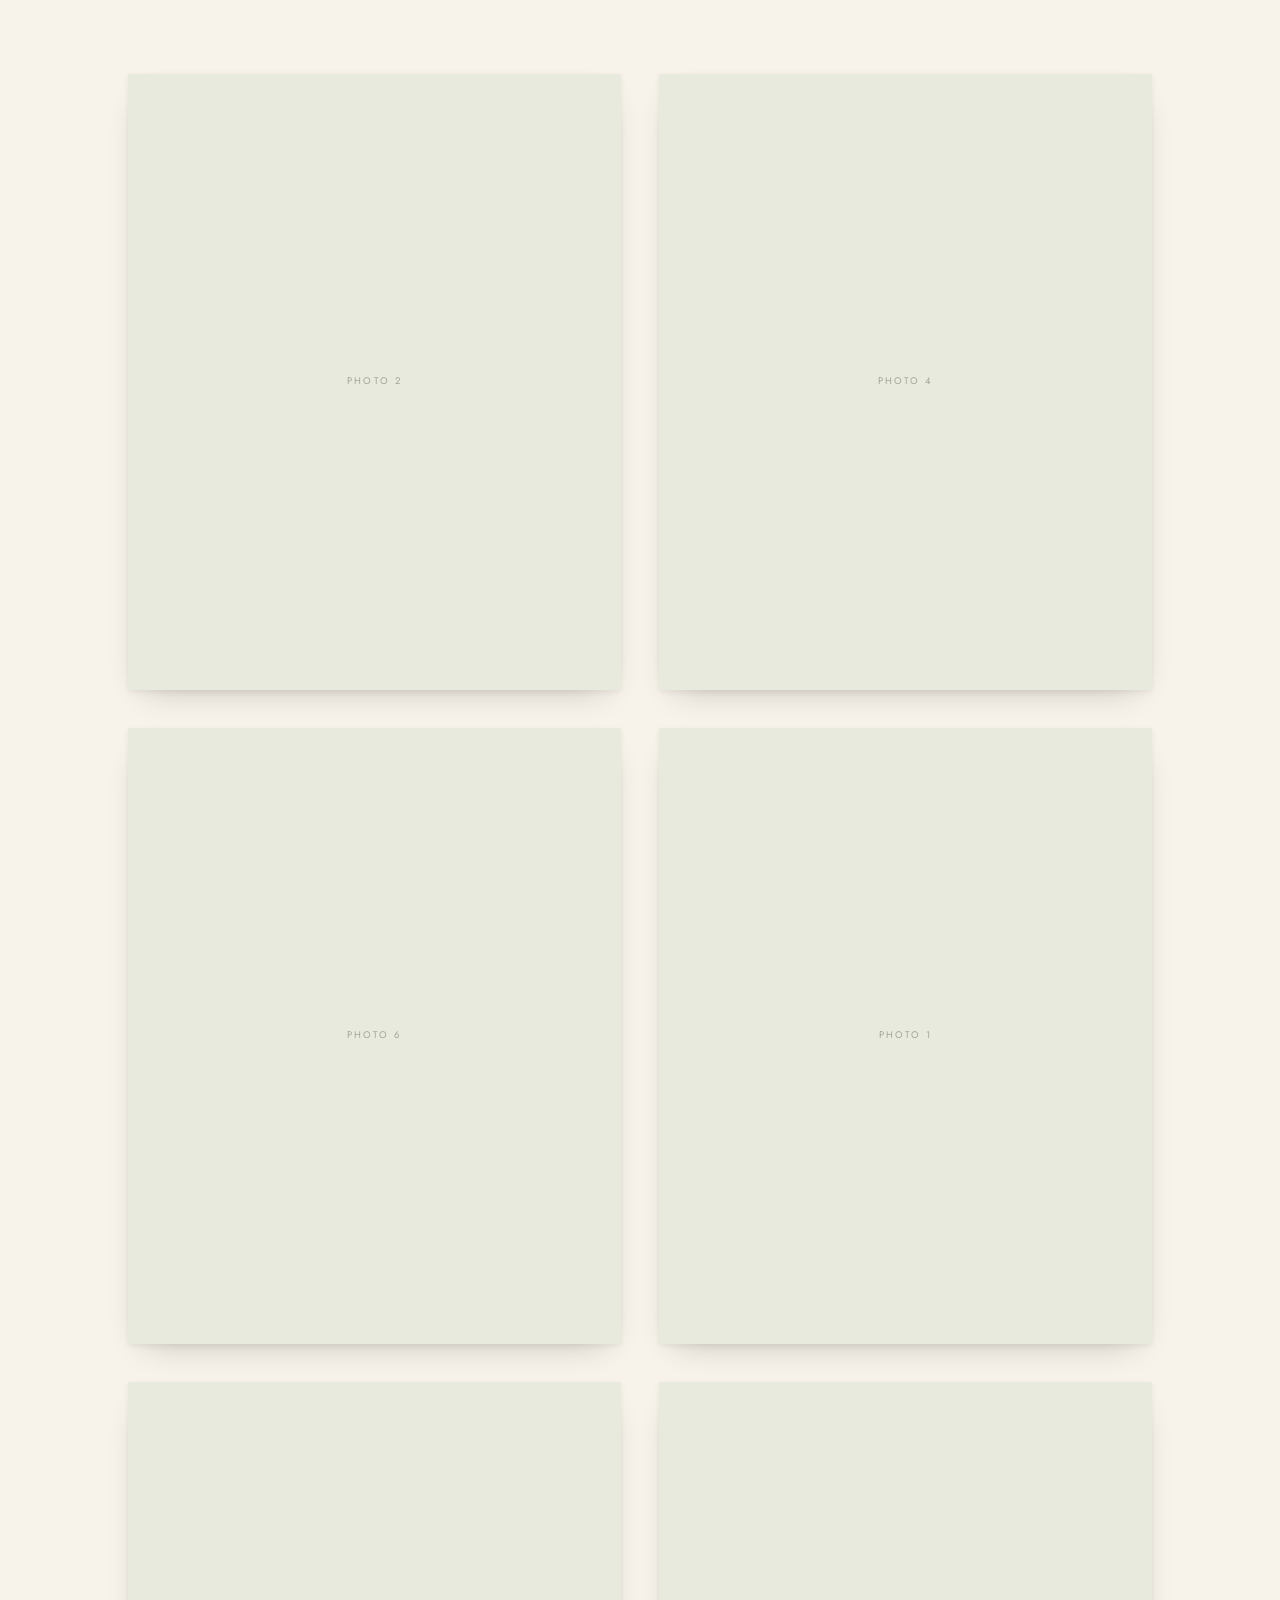
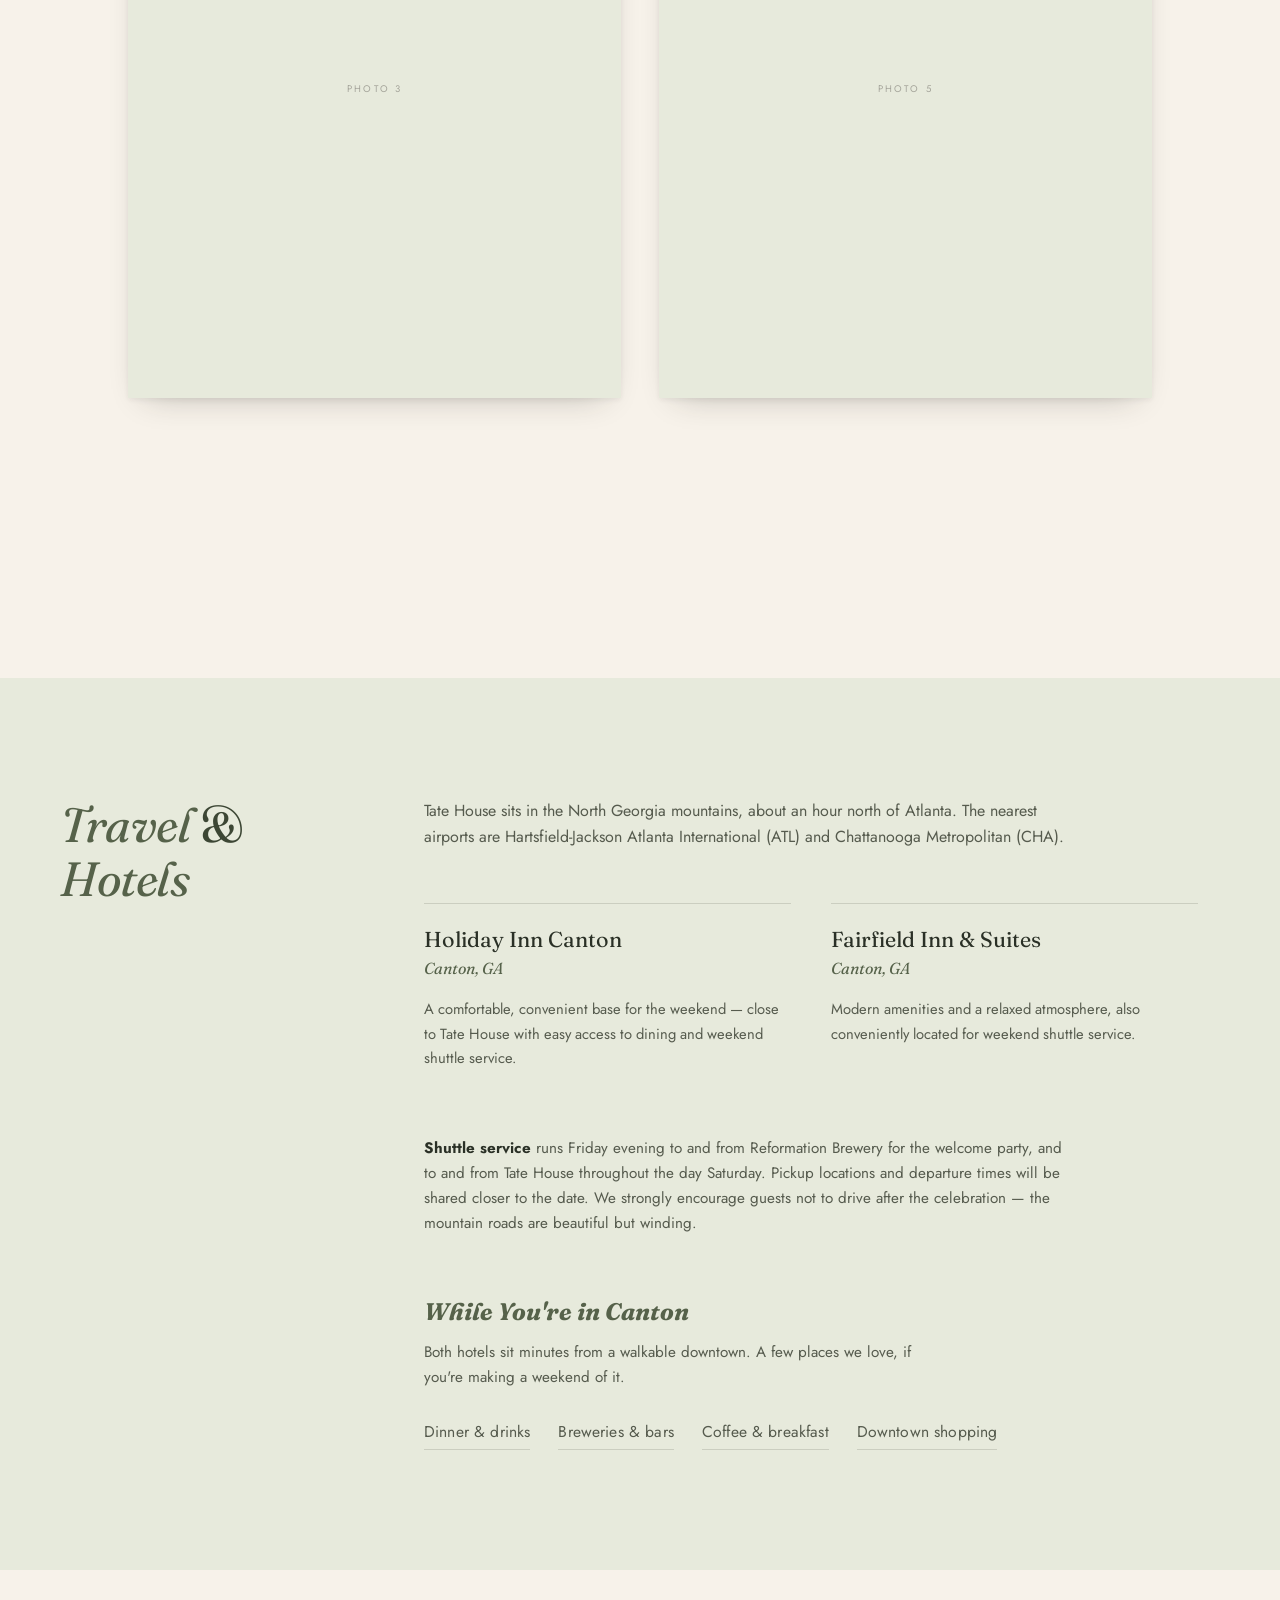
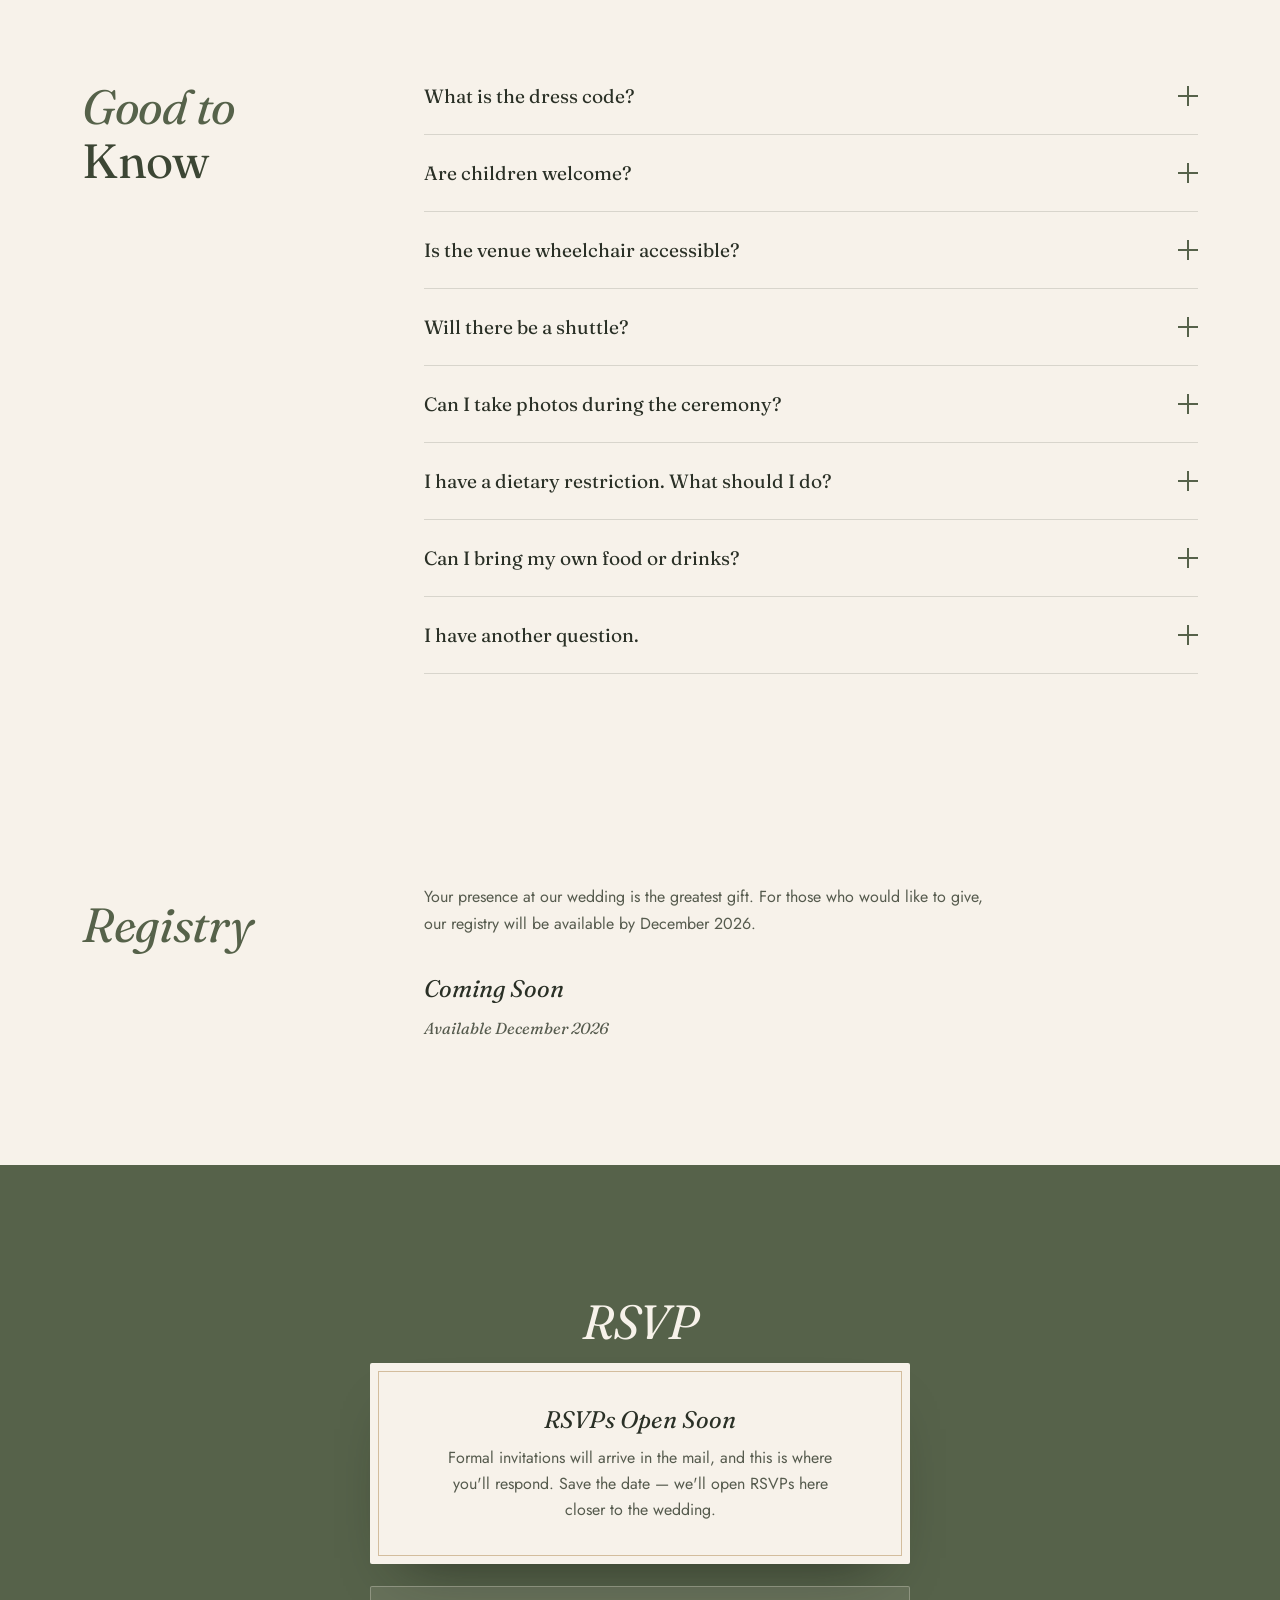
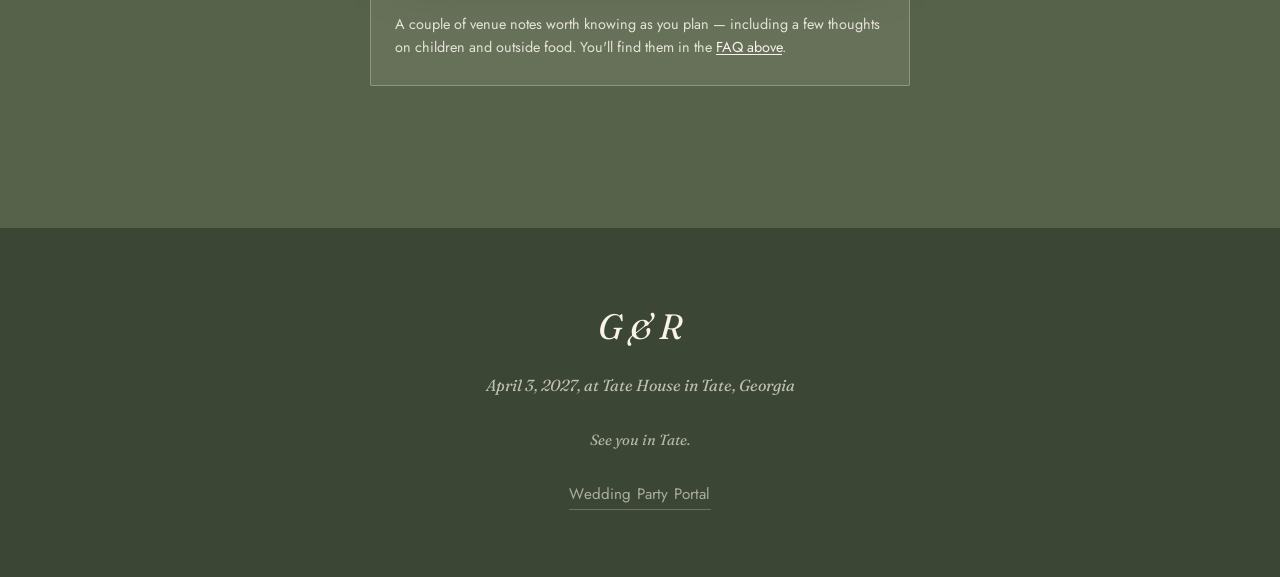
==== commit 743cf678: "Add files via upload" ====
--- a/index.html
+++ b/index.html
@@ -8,7 +8,7 @@
 <link rel="preconnect" href="https://fonts.googleapis.com">
 <link rel="preconnect" href="https://fonts.gstatic.com" crossorigin>
 <!-- Only the weights actually used -->
-<link href="https://fonts.googleapis.com/css2?family=Libre+Caslon+Display&family=Libre+Caslon+Text:ital,wght@0,400;0,700;1,400&family=Jost:wght@300;400;500&display=swap" rel="stylesheet">
+<link href="https://fonts.googleapis.com/css2?family=Fraunces:ital,opsz,wght@0,9..144,300;0,9..144,400;1,9..144,300;1,9..144,400;1,9..144,500&family=Jost:wght@300;400;500&display=swap" rel="stylesheet">
 <style>
 /* ============================================================
    IMAGE SLOTS — swap these paths when your images are ready
@@ -53,8 +53,8 @@
   --gilt:#D4AF37;
   --gilt-deep:#8A6A14;
   --max:1180px;
-  --serif:'Libre Caslon Text',Georgia,serif;
-  --display:'Libre Caslon Display','Libre Caslon Text',Georgia,serif;
+  --serif:'Fraunces',Georgia,serif;
+  --display:'Fraunces',Georgia,serif;
   --sans:'Jost',system-ui,sans-serif;
 }
 *{box-sizing:border-box;margin:0;padding:0}
@@ -1443,7 +1443,7 @@
             <text font-family="Jost, system-ui, sans-serif" font-size="9" font-weight="500" letter-spacing="1.6" stroke="none">
               <textPath href="#ssRingPath" textLength="396" lengthAdjust="spacing">GRAYSON &#x2726; RYAN &#x2726; THE THIRD OF APRIL &#x2726; MMXXVII &#x2726;</textPath>
             </text>
-            <text x="120" y="135" text-anchor="middle" stroke="none" font-family="Libre Caslon Text, Georgia, serif" font-style="italic" font-weight="400" font-size="44" letter-spacing="-1">G<tspan font-size="32" dx="2" dy="-3">&amp;</tspan><tspan dx="2" dy="3">R</tspan></text>
+            <text x="120" y="135" text-anchor="middle" stroke="none" font-family="Fraunces, Georgia, serif" font-style="italic" font-weight="400" font-size="46" letter-spacing="-1">G<tspan font-size="32" dx="2" dy="-3">&amp;</tspan><tspan dx="2" dy="3">R</tspan></text>
             <path d="M98,153 H113 M127,153 H142" fill="none" stroke-width="1.1" stroke-linecap="round"/>
             <rect x="117" y="150" width="6" height="6" transform="rotate(45 120 153)" stroke="none"/>
           </g>
@@ -5945,15 +5945,8 @@
      ============================================================ -->
 <style id="house-style">
 /* ---- Type ---- */
-h1,h2,h3,h4{font-family:var(--display);font-weight:400;font-style:normal;letter-spacing:0}
-.monogram,footer .fm,.wp-mark{font-family:var(--display);font-style:normal}
-.hero-names h1{font-weight:400;letter-spacing:-.005em}
-.hero-names .amp,#hero.has-images .hero-names .amp,.ss-names .amp{font-family:var(--serif);font-style:italic;color:inherit}
-.ss-names{font-family:var(--display);font-weight:400}
-.sec-title{font-style:normal;font-size:clamp(2rem,5vw,2.9rem);line-height:1.12;margin-top:0}
-.sec-title em,.wp-head h1 em{font-style:inherit}
-.wp-head h1,.wp-card h2,.wp-two h3{font-style:normal}
-.venue-copy h3,.party-col h3,.canton h4,.thanks h3,.rsvp-closed h3,.rsvp-policies h4,.am-box h3{font-style:normal}
+h1,h2,h3,h4{font-family:var(--display)}
+.sec-title{font-size:clamp(2.1rem,5vw,3rem);line-height:1.12;margin-top:0}
 .sched-body h3{font-size:1.45rem}
 .hotel h3{font-size:1.35rem}
 
@@ -5967,21 +5960,16 @@
 .hero-place{font-size:1.02rem}
 .story-photo-caption{font-size:.95rem;padding:16px 18px}
 .party-list .role{font-size:.95rem;white-space:normal}
-.party-list li.lead .name{font-style:normal;color:var(--ink)}
 .pg-status{background:none;padding:0;font-size:.9rem}
 .rsvp-summary .sum-val{font-size:.95rem}
 .ss-eyebrow{font-size:1.1rem;color:var(--ink-soft)}
 .ss-hint{font-size:1rem;margin-top:28px}
 footer .fd{font-size:1rem}
-footer .fn{font-style:normal}
-.sched-day{font-family:var(--display);font-size:1.35rem;text-transform:none;letter-spacing:0;color:var(--ink)}
+.sched-day{font-family:var(--display);font-style:italic;font-size:1.4rem;text-transform:none;letter-spacing:0;color:var(--ink)}
 .sched-row{grid-template-columns:140px 1fr}
-.sched-time{font-style:normal;font-size:1.35rem;color:var(--ink)}
+.sched-time{font-size:1.45rem;color:var(--ink)}
 .sched-time small{display:inline;margin:0 0 0 5px;font-family:var(--serif);font-style:italic;font-size:.95rem;text-transform:none;letter-spacing:0;color:var(--ink-soft)}
-.found{font-style:normal}
-.party-guest .pg-name,.rsvp-event-name,.rsvp-suggest .rs-q{font-style:normal}
-.wp-block > h2{font-family:var(--display);font-size:1.5rem;text-transform:none;letter-spacing:0;color:var(--ink)}
-.wp-sign{font-style:normal}
+.wp-block > h2{font-family:var(--display);font-style:italic;font-size:1.5rem;text-transform:none;letter-spacing:0;color:var(--ink)}
 
 /* Interface text: Jost in sentence case */
 .navlinks a,.btn,.field label,.tabstrip button,.sched-links a,.fp a,.link-btn,.wp-close,.wp-back,
@@ -6003,18 +5991,17 @@
 .navlinks a.nav-rsvp{border-radius:2px;padding:7px 16px}
 @media(max-width:880px){.navlinks a.nav-rsvp{padding:10px 30px}}
 .field input,.field select,.field textarea,.choice button,.rsvp-suggest .rs-opt,.wp-field input{border-radius:2px}
-.choice button{font-style:normal;font-size:1rem}
+.choice button{font-size:1.02rem}
 .rsvp-closed,.rsvp-policies,.rsvp-summary,.rsvp-suggest,.rsvp-event,.party-guest.needs-answer,.wp-card{border-radius:2px}
 
 /* ---- Structure: drop decoration that carried no information ---- */
 main .sec-num{display:none}                       /* sections aren't a sequence */
-#story .sec-head::before,#story .sec-head::after,.brk{display:none}
+.brk{display:none}
 .rsvp-closed .mark,.thanks .mark,.rsvp-policy .pc-ic{display:none}
 .scroll-cue{display:none}
 .story-prose .s-date{display:none}
 body:not(.admin-mode) .hotel .tag,
 body:not(.admin-mode) .venue-copy .place{display:none}   /* labels that only repeated the heading */
-#story .sec-head{padding-top:0}
 #wedding-party{padding-bottom:96px}
 #venue{padding-top:96px}
 
@@ -6024,13 +6011,11 @@
 .hero-bottom > .count{order:2;display:block;margin-top:0;font-family:var(--serif);font-style:italic;font-size:1rem;color:var(--ink-soft)}
 .hero-bottom > .btn{order:3;margin-top:8px}
 #hero.has-images .count{color:rgba(247,242,234,.9);text-shadow:0 1px 12px rgba(20,17,14,.75)}
-.hero-date{font-style:normal;font-family:var(--display);font-size:clamp(1.25rem,2.6vw,1.6rem)}
-
-/* Story: one paragraph of prose, not staged lines */
-.story-intro{margin:0;max-width:600px;text-align:left}
-.story-prose{font-style:normal;font-weight:400;text-align:left;font-size:1.14rem;line-height:1.75;color:var(--ink)}
-.story-prose .s-open,.story-prose .s-mid,.story-prose .s-pivot{display:inline;font-size:inherit;color:inherit;margin:0;letter-spacing:0;max-width:none}
-.story-prose .s-close{display:block;font-size:inherit;color:inherit;letter-spacing:0;margin-top:1.1em}
+.hero-date{font-size:clamp(1.2rem,2.6vw,1.55rem)}
+
+/* Story: the staged italic prose, centred in its column */
+.story-intro{margin:0 auto;max-width:600px}
+#story .sec-head,#story .sec-head.center{text-align:center}
 
 /* Hotels, shuttle, registry, Canton: text on the page, not cards */
 .hotel{background:none;border:0;border-top:1px solid var(--line);border-radius:0;padding:24px 0 0}
@@ -6041,7 +6026,7 @@
 .hotels{gap:40px;margin-left:0;margin-right:0}
 .shuttle{background:none;border:0;border-radius:0;padding:0;margin:44px 0 0;max-width:640px}
 .reg-card{display:block;padding:0;border:0;background:none}
-.reg-card .t{font-family:var(--display);font-style:normal;font-size:1.4rem}
+.reg-card .t{font-family:var(--display);font-size:1.5rem}
 .tabstrip{display:flex;flex-wrap:wrap;gap:6px 28px}
 .tabstrip button{border:0;border-bottom:1px solid var(--line);border-radius:0;background:none;padding:6px 0;font-size:.98rem;white-space:normal;text-align:left}
 .tabstrip button:hover{border-color:var(--rose-deep)}
@@ -6056,15 +6041,6 @@
 
 /* Footer in garden green rather than a black slab */
 footer{background:var(--sage-deep)}
-
-/* ---- Motion: the seal is the one staged moment; the page itself holds still ---- */
-.reveal,.gallery-item.reveal,#venue .venue-photo.reveal,
-.sec-head.reveal .sec-num,.sec-head.reveal .sec-title,
-#story .sec-num,#story .sec-title,#story .story-intro{
-  opacity:1!important;transform:none!important;transition:none!important;
-}
-#wedding-party .sec-head.reveal .sec-title{letter-spacing:0}
-.rsvp-step.active{animation:none}
 
 /* ---- Layout: a printed programme. Section titles sit in the left margin,
    content runs beside them; nothing is centred by default. ---- */
@@ -6095,6 +6071,119 @@
 @media(max-width:979px){
   .story-intro{margin-bottom:52px}
 }
+
+/* ================================================================
+   GARDEN & MARBLE
+   Tate House is a pink marble house in a green garden, so the page
+   is too: garden green carries the type, buttons and the reply
+   section; marble pink is kept for the venue itself and the seal.
+   ================================================================ */
+:root{
+  --garden:#56624A;
+  --garden-deep:#3C4634;
+  --ink:#2A3026;
+  --ink-soft:#565B4E;
+  --line:rgba(42,48,38,.15);
+}
+.sec-title,.venue-copy h3,.sched-day,.sched-time,.party-col h3,.canton h4,.wp-block > h2{color:var(--garden)}
+.navlinks a::after{background:var(--garden)}
+.faq .ic::before,.faq .ic::after{background:var(--garden)}
+.sched-links a{color:var(--garden-deep);border-bottom-color:rgba(86,98,74,.45)}
+.sched-row.is-now .sched-time::after,.sched-row.is-next .sched-time::after{color:var(--rose-ink)}
+
+/* Buttons: outlined green, and one filled green for the main action */
+.btn{border-color:var(--garden);color:var(--garden-deep)}
+.btn:hover{background:var(--garden);border-color:var(--garden);color:var(--ivory)}
+.btn-rose{background:var(--garden);border-color:var(--garden);color:var(--ivory)}
+.btn-rose:hover{background:var(--garden-deep);border-color:var(--garden-deep);color:var(--ivory)}
+.navlinks a.nav-rsvp{border-color:var(--garden);color:var(--garden-deep)}
+.navlinks a.nav-rsvp:hover,.navlinks a.nav-rsvp.active{background:var(--garden);border-color:var(--garden);color:var(--ivory)}
+
+/* The venue stands on its own marble: the one pink section, with the
+   photograph under an arch like the house's conservatory windows. */
+#venue{background:var(--rose);padding:110px 0}
+#wedding-party{padding-bottom:110px}
+.venue-photo{border-radius:50% 50% 2px 2px / 40% 40% 2px 2px;box-shadow:0 30px 60px -34px rgba(60,40,32,.55)}
+.venue-copy .addr{border-bottom-color:rgba(60,40,32,.2)}
+.venue-copy p{color:#57493F}
+.venue-copy p.lead{color:var(--ink);font-size:1.25rem;line-height:1.55}
+@media(max-width:820px){
+  .venue-photo{aspect-ratio:4/5;max-height:none;width:min(100%,400px);margin:0 auto}
+}
+
+/* The reply: an ivory card on the garden green */
+#rsvp{background:var(--garden);padding:110px 0 120px}
+#rsvp .sec-title{color:var(--ivory)}
+#rsvp #rsvp-deadline-line{color:rgba(247,242,234,.88)}
+#rsvp .rsvp-form-wrap,
+#rsvp .rsvp-closed{
+  background:var(--ivory);border:0;border-radius:2px;padding:44px 34px 40px;
+  outline:1px solid rgba(176,138,82,.5);outline-offset:-9px;
+  box-shadow:0 30px 60px -36px rgba(20,26,16,.7);
+}
+#rsvp .rsvp-policies{background:rgba(247,242,234,.1);border:1px solid rgba(247,242,234,.28);border-radius:2px;margin-top:22px;margin-bottom:22px}
+#rsvp .rsvp-policy p{color:rgba(247,242,234,.88)}
+#rsvp .rsvp-policy a{color:var(--ivory)}
+#rsvp .rsvp-policy a:hover{color:var(--rose)}
+#rsvp .rsvp-policy a:focus-visible{outline-color:var(--ivory)}
+.field input,.field select,.field textarea,.choice button,.rsvp-suggest,.rsvp-suggest .rs-opt,.rsvp-summary{border-color:rgba(86,98,74,.45)}
+.field input,.field select,.field textarea{background:#fff}
+.rsvp-suggest,.rsvp-summary{background:rgba(238,228,215,.5)}
+.rsvp-err,.rsvp-err a{color:#9A4A3A}
+.party-guest.needs-answer{box-shadow:inset 0 0 0 1.5px #9A4A3A;background:rgba(228,199,190,.25)}
+.party-guest.needs-answer .pg-name::after{color:#9A4A3A}
+@media(max-width:520px){
+  #rsvp .rsvp-form-wrap,#rsvp .rsvp-closed{padding:38px 22px 32px}
+  #rsvp{padding:84px 0 90px}
+}
+
+/* Footer: the deeper green, so it closes the page under the reply section */
+footer{background:var(--garden-deep)}
+.ss-hint{color:var(--garden)}
+
+/* ---- More garden ----
+   Pale sage replaces the beige panels; the wedding party, the mobile menu
+   and the wax-seal screen go fully green. */
+:root{ --shell:#E7EADC; }
+#story{background:rgba(231,234,220,.995)}
+#travel{background:rgba(231,234,220,.995)}
+#registry{background:rgba(247,242,234,.99)}
+.sec-title em{color:var(--garden-deep)}
+.story-prose .s-pivot{color:var(--garden)}
+.rsvp-event{background:var(--shell)}
+
+#wedding-party{background:var(--garden)}
+#wedding-party .sec-title,#wedding-party .sec-title em,#wedding-party .party-col h3{color:var(--ivory)}
+#wedding-party .party-col .sub,#wedding-party .party-list .role{color:rgba(247,242,234,.78)}
+#wedding-party .party-list li{border-bottom-color:rgba(247,242,234,.22)}
+#wedding-party .party-list .name{color:var(--ivory)}
+#wedding-party .party-list li.lead .name{color:var(--rose)}
+#wedding-party a:focus-visible,#wedding-party [tabindex]:focus-visible{outline-color:var(--ivory)}
+#rsvp .sec-title em{color:var(--ivory)}
+
+@media(max-width:880px){
+  .navlinks{background:#56624A}
+  nav.menu-open{background:#56624A}
+  .navlinks a,.navlinks a.active{color:var(--ivory)}
+  .navlinks a::after{background:var(--ivory)}
+  .navlinks a.nav-rsvp{border-color:rgba(247,242,234,.7);color:var(--ivory)}
+  nav.menu-open .monogram{color:var(--ivory);text-shadow:none}
+  nav.menu-open .menu-btn span{background:var(--ivory);box-shadow:none}
+}
+
+html.seal-on .seal-splash{
+  background:radial-gradient(ellipse at 50% 40%, #66755A 0%, var(--garden) 55%, #47523D 100%);
+}
+html.seal-on .seal-splash::before{opacity:.35}
+html.seal-on .seal-splash::after{
+  border-color:rgba(212,175,55,.55);
+  box-shadow:none;outline:1px solid rgba(212,175,55,.32);outline-offset:-7px;
+}
+.ss-eyebrow,.ss-date{color:rgba(247,242,234,.88)}
+.ss-names{color:var(--ivory)}
+.ss-names .amp{color:var(--rose)}
+.ss-hint{color:var(--rose)}
+.ss-seal svg{filter:drop-shadow(0 16px 20px rgba(20,26,16,.45)) drop-shadow(0 3px 4px rgba(20,26,16,.4))}
 </style>
 </body>
 </html>
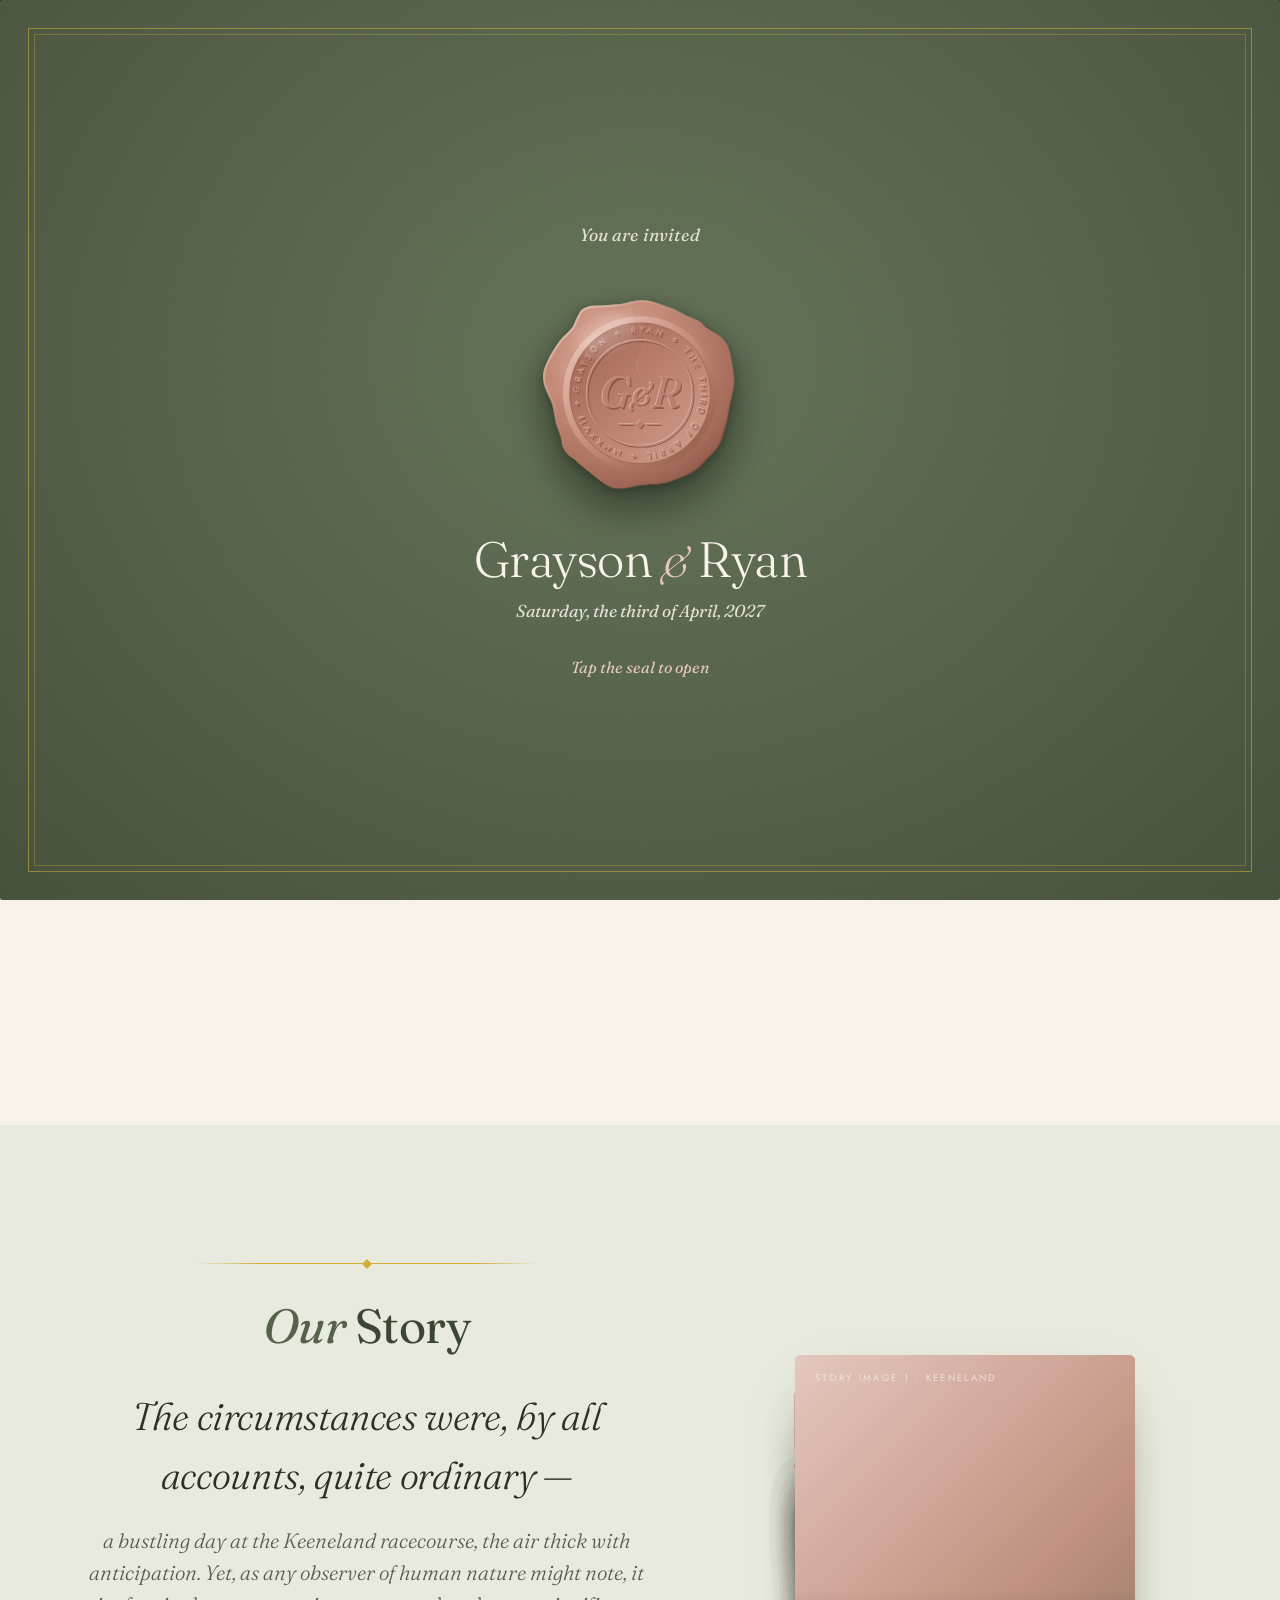
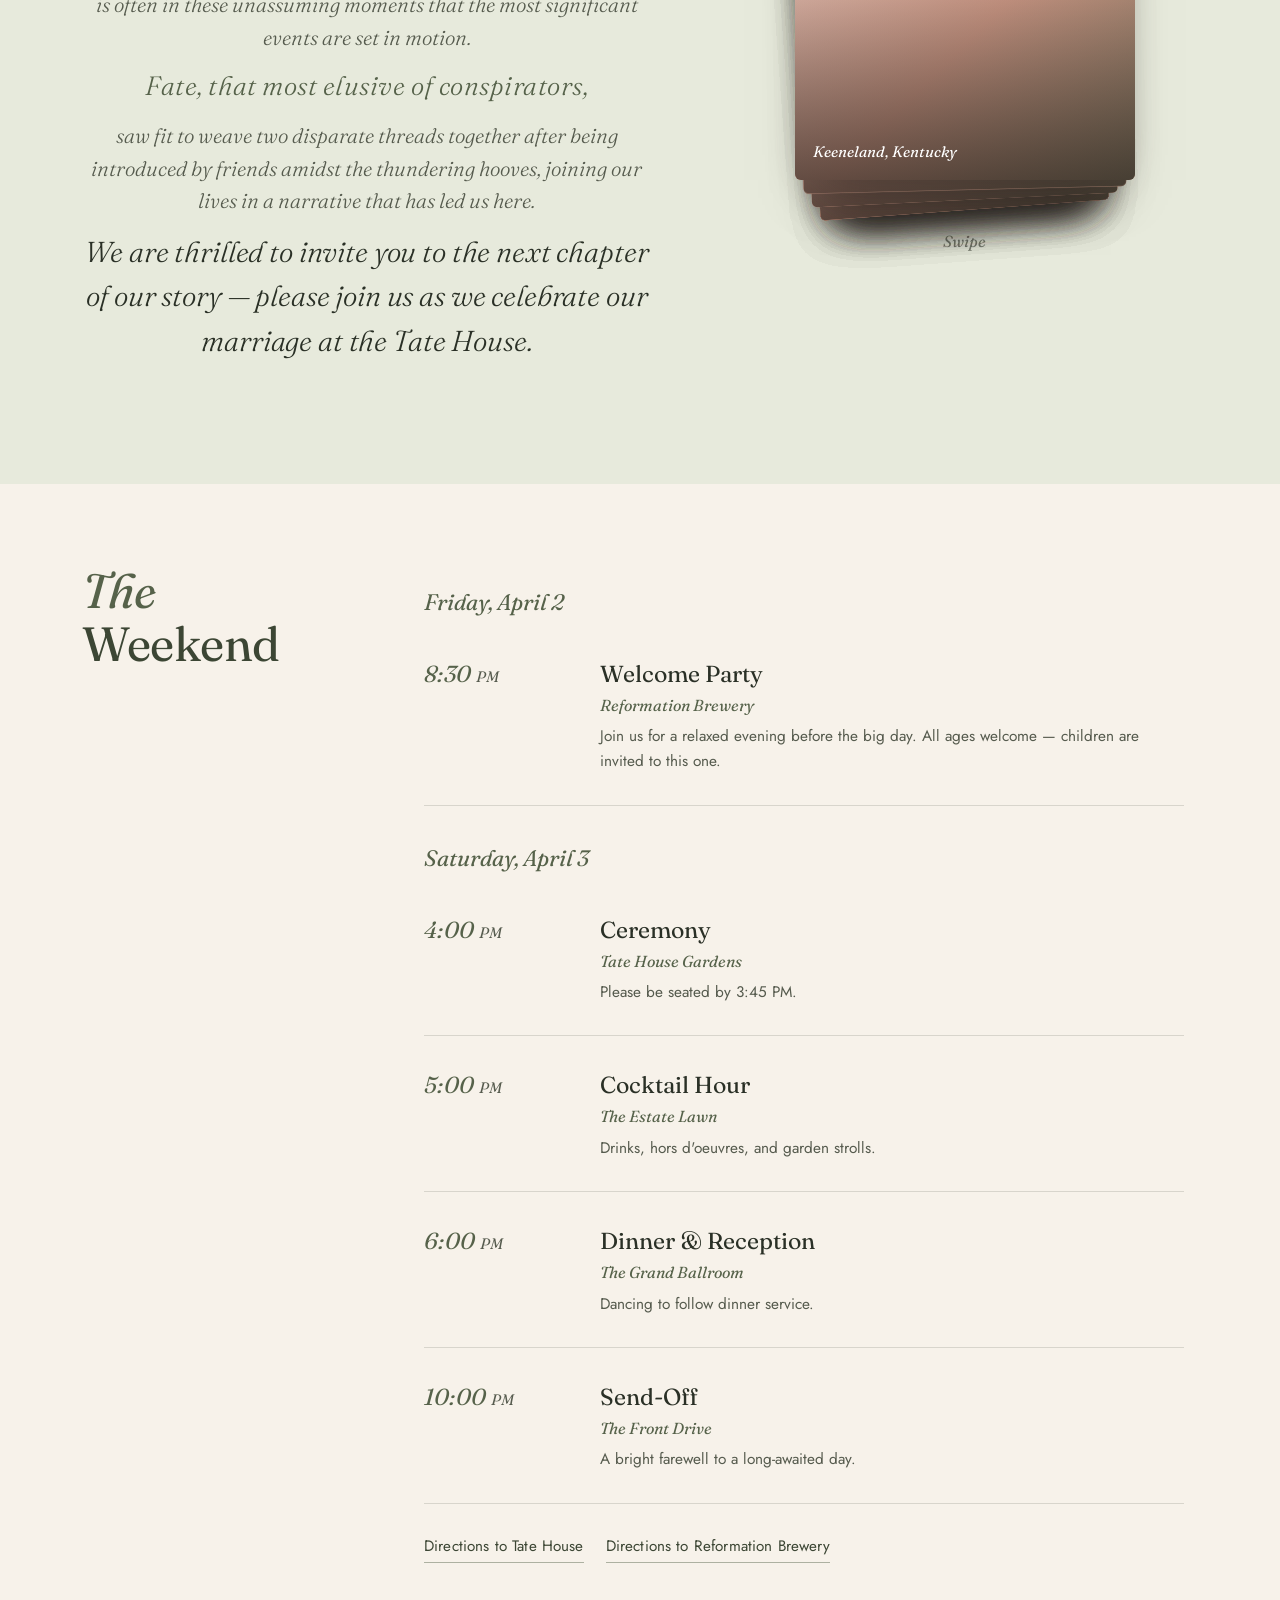
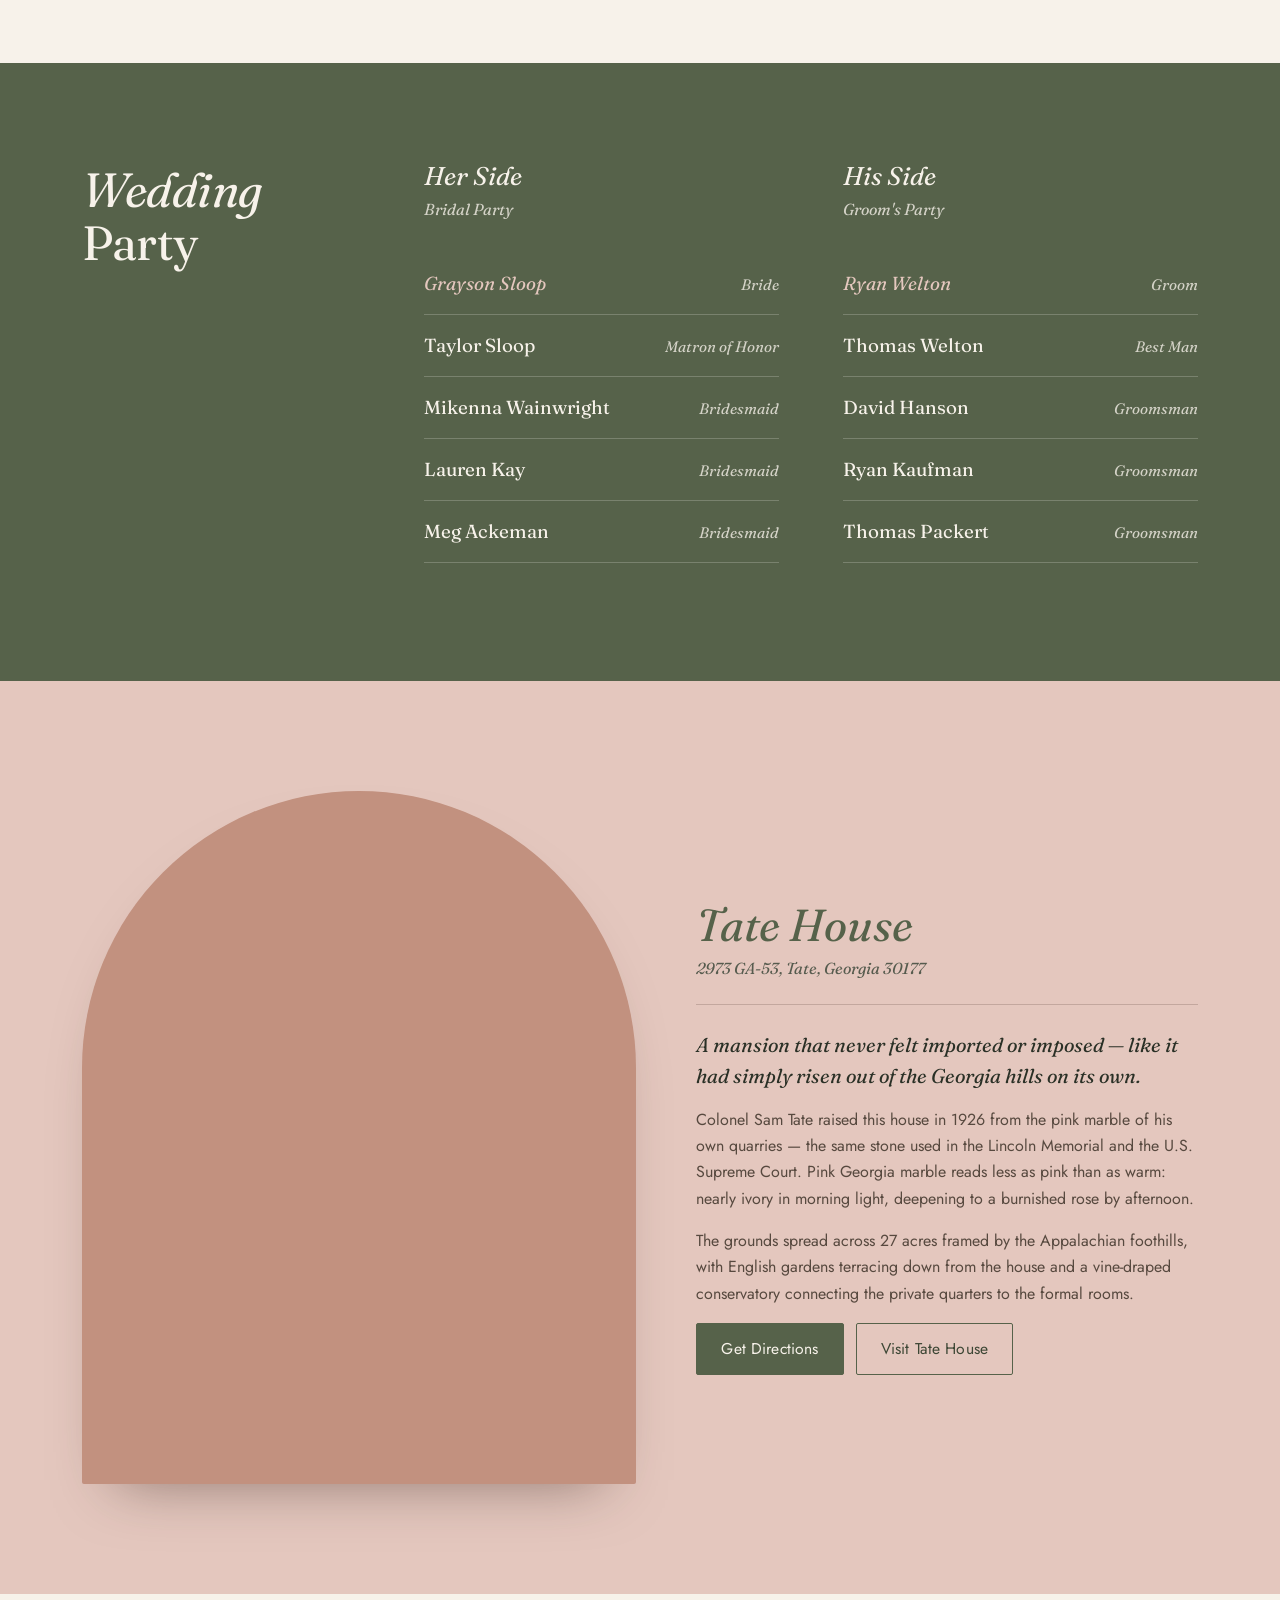
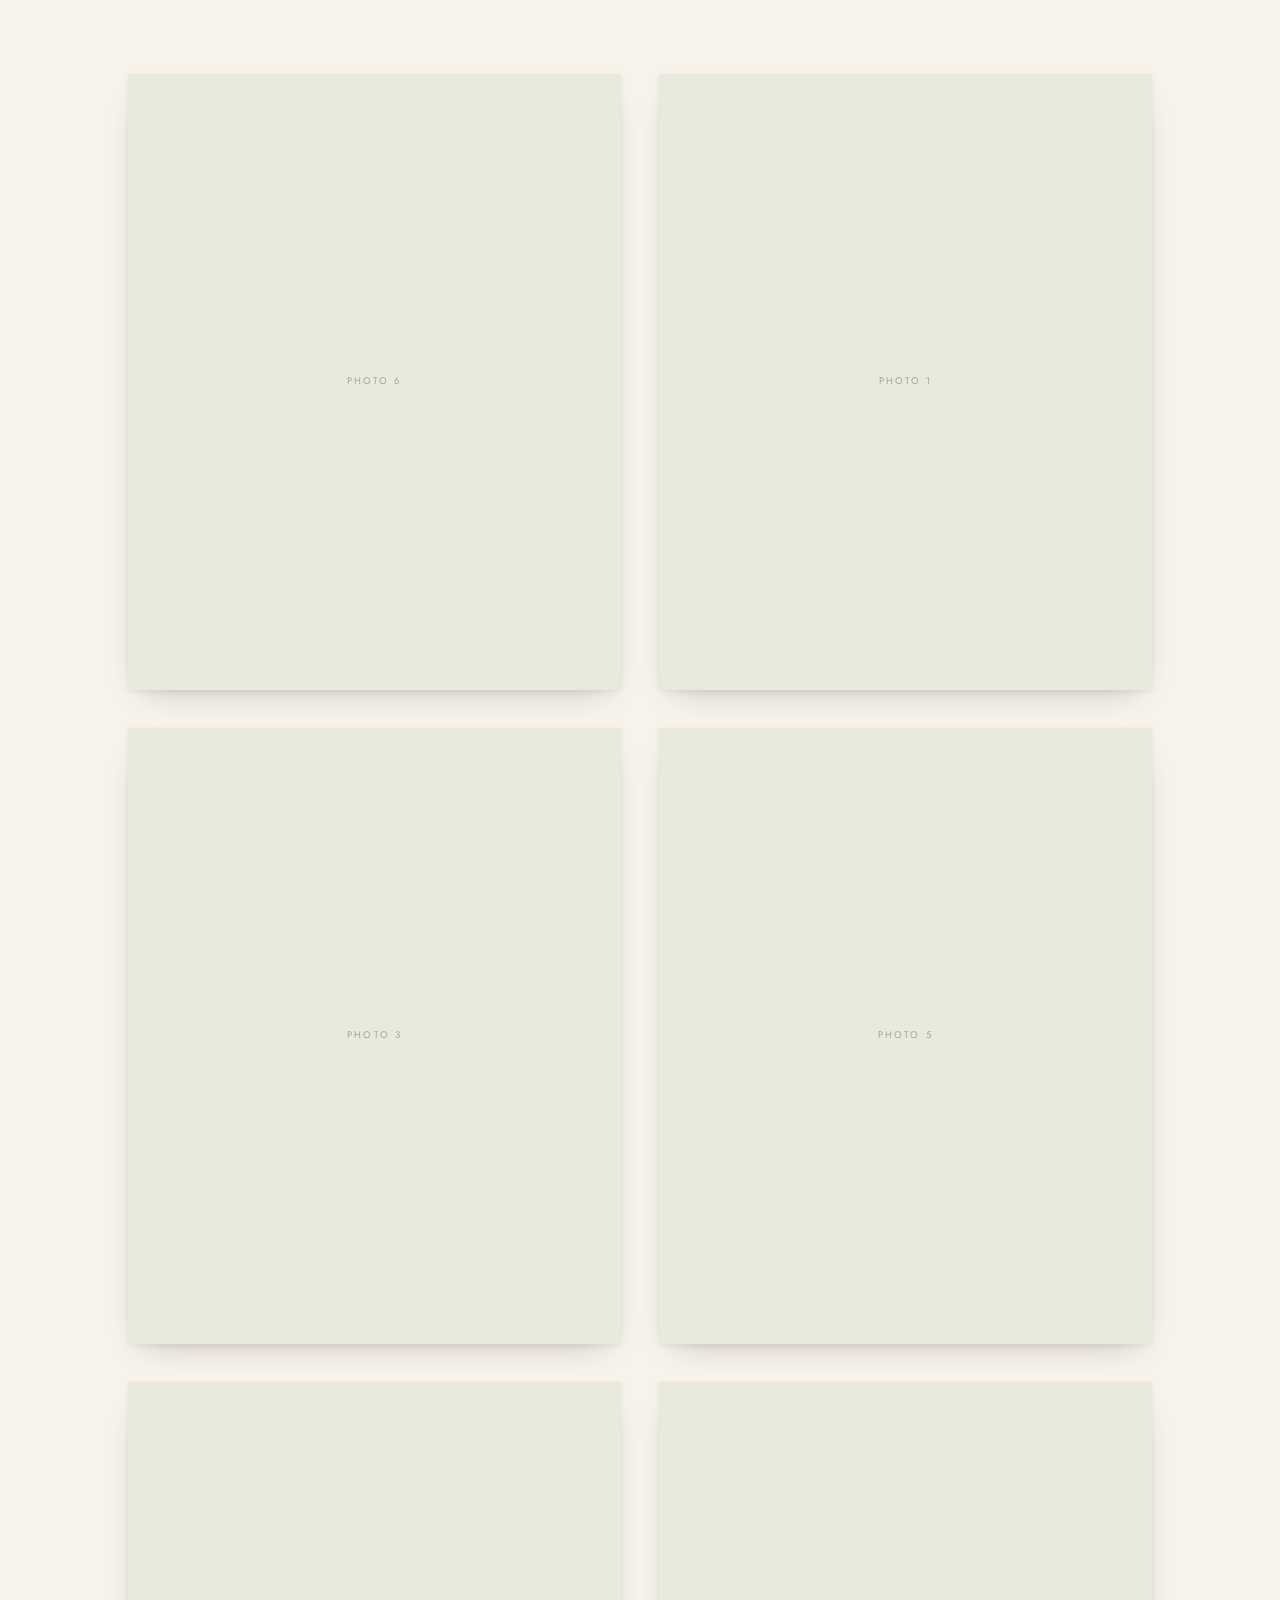
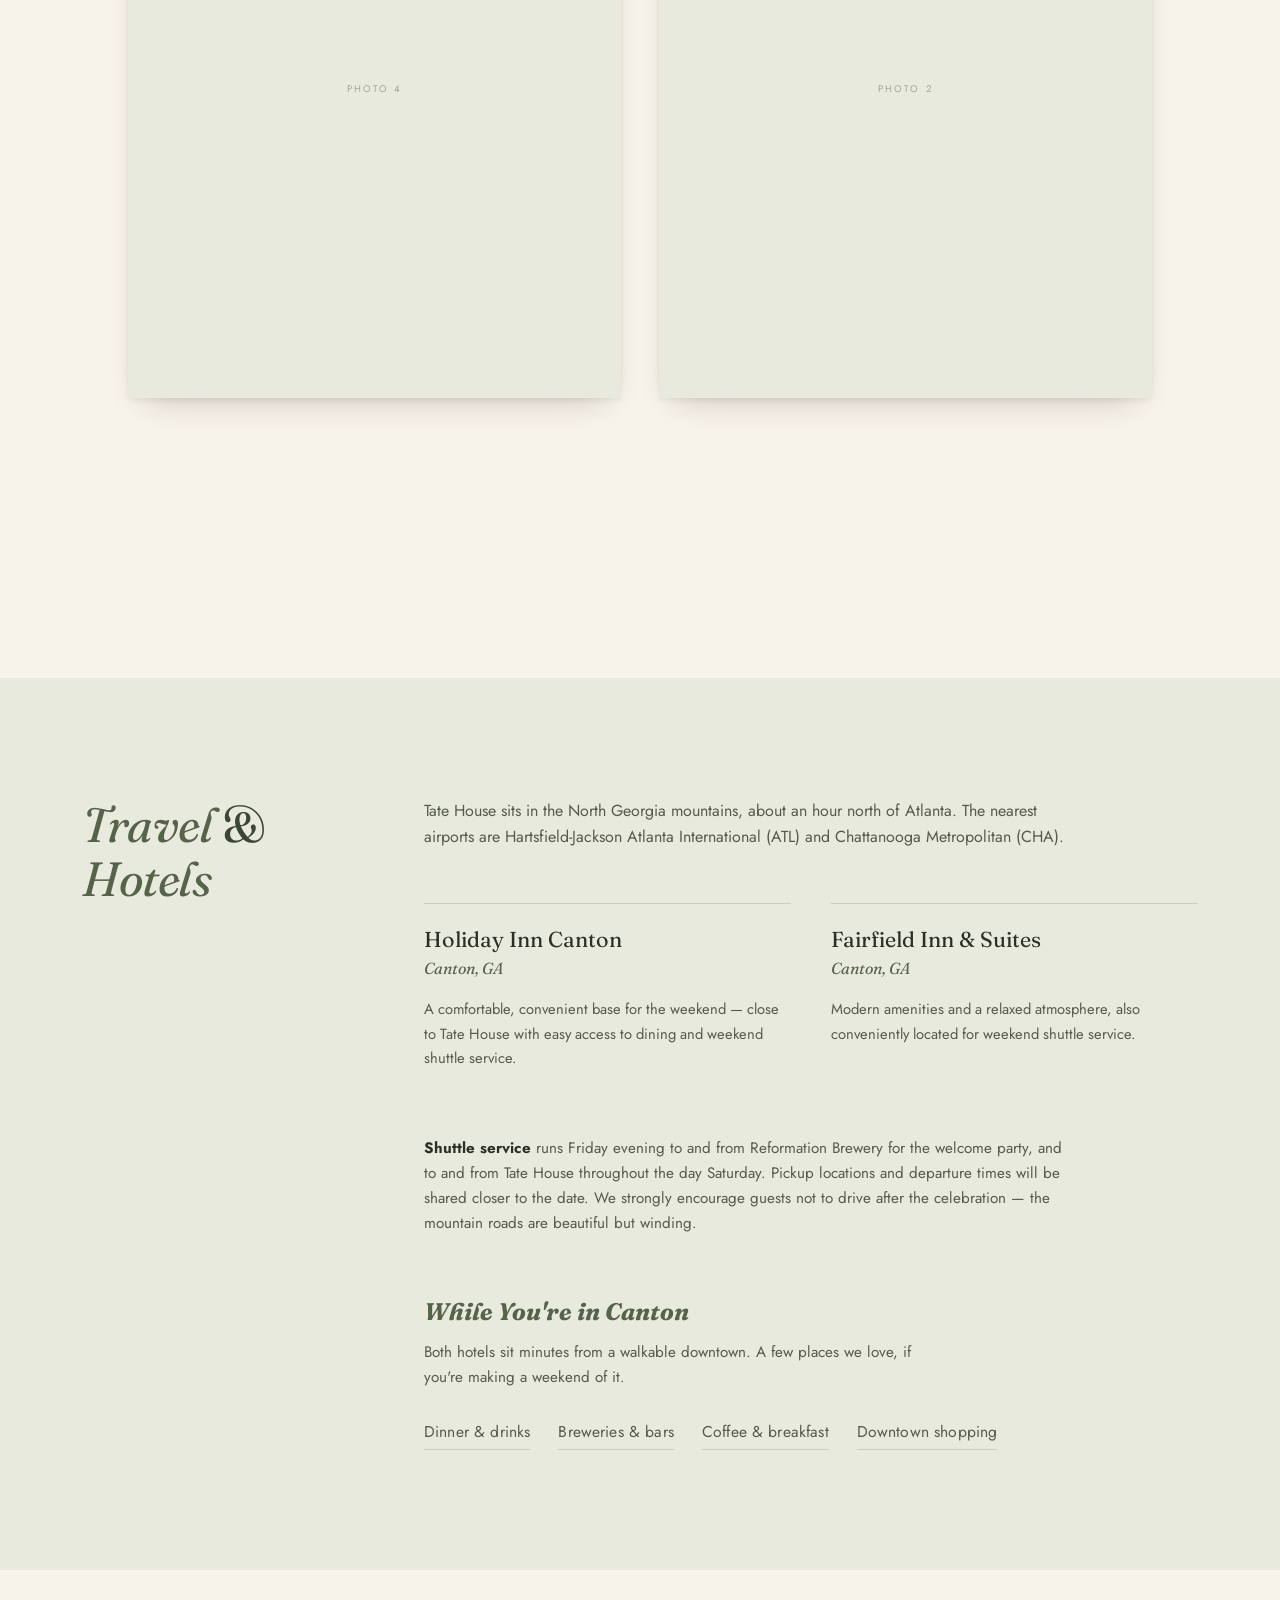
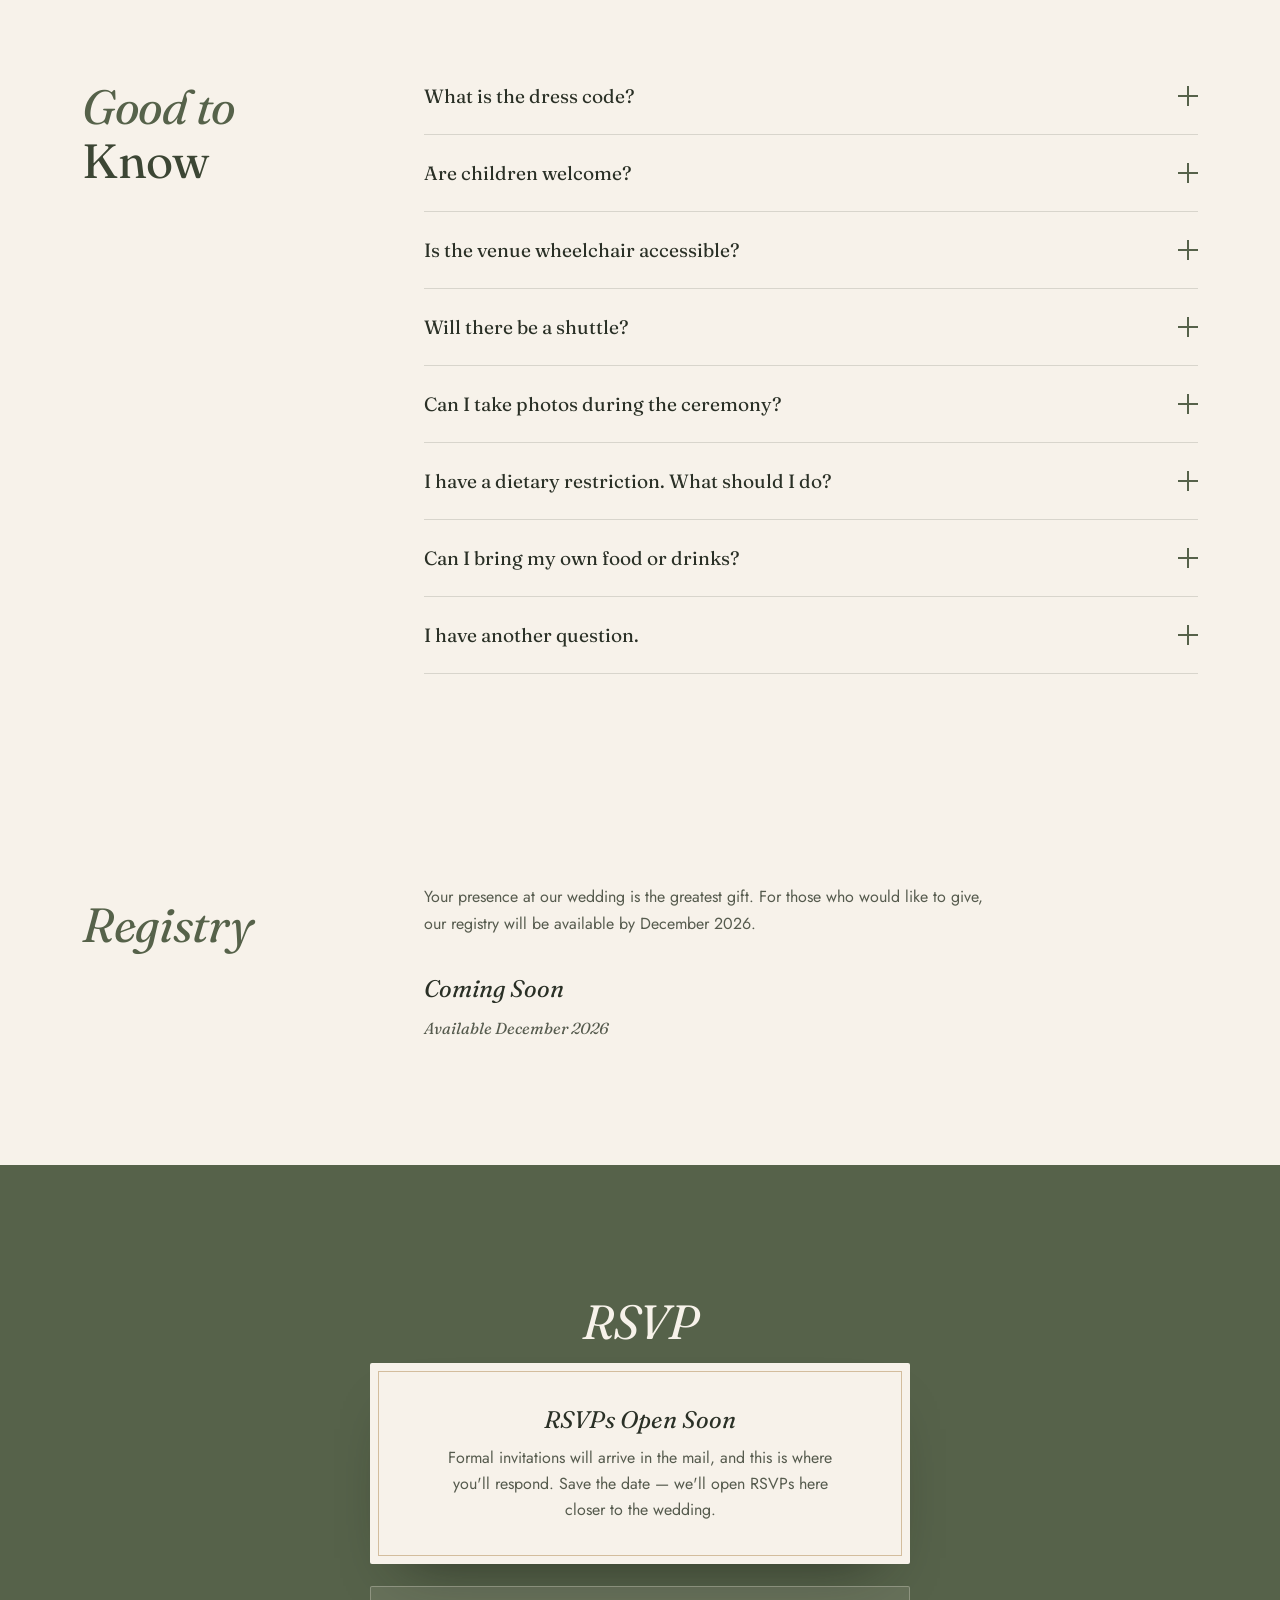
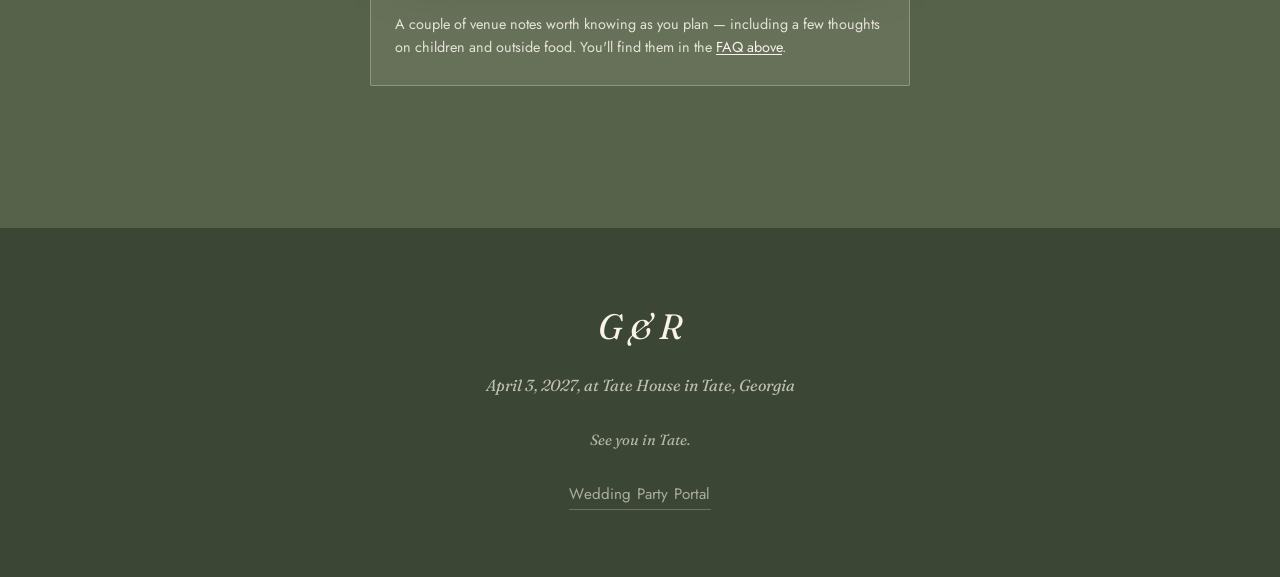
==== commit e0a69034: "Add files via upload" ====
--- a/index.html
+++ b/index.html
@@ -560,6 +560,7 @@
    covered. Mirrors the section's subject without being literal. */
 #travel .sec-head.reveal .sec-num{transform:translateX(-16px)}
 #travel .sec-head.reveal .sec-title{transform:translateX(-22px);transition-delay:.12s}
+#travel .sec-head.reveal.in .sec-num,#travel .sec-head.reveal.in .sec-title{transform:none}
 
 /* VI · GOOD TO KNOW — the plainest arrival on the page. A simple
    clean fade, no travel: this is the reference section, and it
@@ -1493,6 +1494,7 @@
     <li><a href="#registry">Registry</a></li>
     <li><a href="#rsvp" class="nav-rsvp">RSVP</a></li>
   </ul>
+  <a href="#rsvp" class="nav-rsvp-m">RSVP</a>
   <button class="menu-btn" id="menuBtn" aria-label="Open menu" aria-expanded="false" aria-controls="navlinks">
     <span></span><span></span><span></span>
   </button>
@@ -6184,6 +6186,175 @@
 .ss-names .amp{color:var(--rose)}
 .ss-hint{color:var(--rose)}
 .ss-seal svg{filter:drop-shadow(0 16px 20px rgba(20,26,16,.45)) drop-shadow(0 3px 4px rgba(20,26,16,.4))}
+
+/* ================================================================
+   ON A PHONE
+   The page was drawn for a wide screen and then squeezed. These rules
+   give the phone its own rhythm: shorter section breaks, titles centred
+   like a printed invitation with a small gilt keystone beneath, the
+   weekend as a single timeline, full-width buttons, and fingertip-sized
+   targets throughout.
+   ================================================================ */
+.nav-rsvp-m{display:none}
+.monogram{position:relative;z-index:201}
+
+@media(max-width:880px){
+  /* RSVP stays one tap away in the bar, beside the menu */
+  .nav-rsvp-m{
+    display:inline-flex;align-items:center;margin-left:auto;margin-right:6px;
+    font-family:var(--sans);font-size:.9rem;letter-spacing:.04em;text-decoration:none;
+    color:var(--garden-deep);border:1px solid rgba(86,98,74,.55);border-radius:2px;
+    padding:0 14px;min-height:36px;position:relative;z-index:99;transition:background .2s,color .2s;
+  }
+  .nav-rsvp-m:hover,.nav-rsvp-m:active{background:var(--garden);border-color:var(--garden);color:var(--ivory)}
+  body.hero-has-images nav:not(.scrolled):not(.menu-open) .nav-rsvp-m{color:var(--ivory);border-color:rgba(247,242,234,.75);text-shadow:0 1px 8px rgba(20,17,14,.5)}
+  nav.menu-open .nav-rsvp-m{visibility:hidden}
+  /* on the hero the RSVP button is already on screen; the bar's copy arrives once you scroll */
+  nav:not(.scrolled) .nav-rsvp-m{opacity:0;pointer-events:none}
+  .nav-rsvp-m{transition:opacity .3s,background .2s,color .2s}
+  body.dayof-mode .nav-rsvp-m,body.rsvp-locked .nav-rsvp-m{display:none}
+  /* a 44px target for the menu button without moving the icon */
+  .menu-btn{padding:14px 12px;margin-right:-12px}
+
+  /* The open menu: the section names set as an engraved list */
+  .navlinks{gap:6px}
+  .navlinks li{list-style:none}
+  .navlinks a,.navlinks a.active{
+    display:block;padding:9px 24px;font-family:var(--display);font-style:italic;
+    font-size:1.85rem;letter-spacing:0;line-height:1.15;
+  }
+  .navlinks a::after{display:none}
+  .navlinks a.nav-rsvp{
+    font-family:var(--sans);font-style:normal;font-size:1rem;letter-spacing:.06em;
+    margin-top:22px;padding:13px 44px;
+  }
+  .navlinks::before{
+    content:"";display:block;width:120px;height:1px;margin:0 auto 26px;
+    background:linear-gradient(90deg,transparent,rgba(212,175,55,.8) 20%,rgba(212,175,55,.8) 80%,transparent);
+  }
+  .navlinks::after{
+    content:"Saturday, the third of April, 2027";position:absolute;left:0;right:0;bottom:calc(34px + env(safe-area-inset-bottom));
+    text-align:center;font-family:var(--serif);font-style:italic;font-size:1rem;color:rgba(247,242,234,.7);
+  }
+}
+
+@media(max-width:640px){
+  .wrap{padding:0 24px}
+  nav,nav.scrolled{padding-left:24px;padding-right:24px}
+  section{padding:84px 0}
+  #venue{padding:84px 0 88px}
+  #wedding-party{padding:84px 0 88px}
+  #rsvp{padding:80px 0 88px}
+
+  /* Section titles centred, with a small gilt keystone beneath */
+  .sec-head,.sec-head.center{text-align:center;margin-bottom:40px}
+  .sec-title{font-size:2.35rem}
+  main section:not(#story) > .wrap > .sec-head::after{
+    content:"";display:block;width:96px;height:9px;margin:18px auto 0;
+    background:linear-gradient(90deg,transparent,rgba(212,175,55,.85) 28%,rgba(212,175,55,.85) 44%,transparent 44%,transparent 56%,rgba(212,175,55,.85) 56%,rgba(212,175,55,.85) 72%,transparent) center/100% 1px no-repeat;
+  }
+  main section:not(#story) > .wrap > .sec-head{position:relative}
+  main section:not(#story) > .wrap > .sec-head::before{
+    content:"";position:absolute;left:50%;bottom:0;width:6px;height:6px;
+    background:var(--gilt);transform:translate(-50%,-1.5px) rotate(45deg);
+  }
+  #story .sec-head{padding-top:40px}
+
+  /* Story: a touch less air between the lines */
+  .story-intro{margin-bottom:44px}
+  .deck-hint{margin-top:46px}
+  .story-card{box-shadow:0 18px 36px -22px rgba(40,35,31,.5)}
+
+  /* The weekend as one timeline: a hairline down the left, a gilt
+     diamond at each event, the time above its name */
+  .sched-day{padding:30px 0 6px;border-top:0;font-size:1.35rem}
+  .sched-day:first-child{padding-top:0}
+  .sched-row{
+    grid-template-columns:1fr;gap:2px;position:relative;
+    margin-left:4px;padding:18px 0 22px 26px;border-top:0;border-left:1px solid rgba(86,98,74,.28);
+  }
+  .sched-row::before{
+    content:"";position:absolute;left:-4px;top:27px;width:7px;height:7px;
+    background:var(--gilt);transform:rotate(45deg);
+  }
+  .sched-day + .sched-row{padding-top:12px}
+  .sched-day + .sched-row::before{top:21px}
+  .sched-time{font-size:1.2rem;line-height:1.3}
+  .sched-row.is-now .sched-time::after,.sched-row.is-next .sched-time::after{display:inline;margin:0 0 0 10px}
+  .sched-row.is-now::before{background:var(--rose-deep);box-shadow:0 0 0 4px rgba(228,199,190,.6)}
+  .sched-body h3{font-size:1.4rem;line-height:1.2}
+  .sched-body .place{margin:4px 0 6px}
+  .sched-links{flex-direction:column;align-items:stretch;gap:10px;margin-top:30px}
+  .sched-links a{display:flex;align-items:center;justify-content:center;min-height:48px;border:1px solid rgba(86,98,74,.45);border-radius:2px;text-decoration:none}
+
+  /* Wedding party: names and roles keep to one line each where they can */
+  .party-grid{gap:44px}
+  .party-col h3{text-align:center}
+  .party-col .sub{text-align:center}
+  .party-list li{padding:14px 0;gap:12px}
+
+  /* Venue: the arch a little smaller, buttons full width */
+  .venue-photo{width:min(86%,340px)}
+  .venue-copy{text-align:left}
+  .venue-copy h3{text-align:center}
+  .venue-copy .addr{text-align:center;padding-bottom:20px}
+  .venue-copy p.lead{font-size:1.18rem;text-align:center}
+  .venue-actions{flex-direction:column;gap:10px;margin-top:24px}
+  .venue-actions .btn{display:block;width:100%;text-align:center;padding:14px 20px}
+
+  /* Travel */
+  .travel-intro{margin-bottom:8px}
+  .hotels{gap:0;margin-top:28px}
+  .hotel{padding:22px 0 26px}
+  .hotel p:last-of-type{margin-bottom:0}
+  .hotel .btn{display:block;width:100%;text-align:center;margin-top:16px}
+  .shuttle{margin-top:20px;padding-top:24px;border-top:1px solid var(--line)}
+  .canton{margin-top:48px}
+  .canton h4{text-align:center}
+  .canton-intro{text-align:center}
+  .tabstrip{display:grid;grid-template-columns:1fr 1fr;gap:10px}
+  .tabstrip button{
+    border:1px solid rgba(86,98,74,.35);border-radius:2px;padding:12px 8px;text-align:center;
+    min-height:48px;font-size:.95rem;
+  }
+  .tabstrip button[aria-expanded="true"]{background:var(--garden);border-color:var(--garden);color:var(--ivory)}
+
+  /* FAQ: comfortable rows */
+  .faq button{padding-top:20px;padding-bottom:20px;gap:18px}
+
+  /* Registry */
+  .registry-shell,.reg-card{text-align:center}
+  #regLinks{align-items:stretch!important}
+  #regLinks .btn{display:block;width:100%;text-align:center}
+
+  /* Gallery: tighter gutter, softer shadows */
+  .gallery-track{gap:10px;padding:0 14px}
+  .gallery-item{box-shadow:0 10px 22px -16px rgba(40,35,31,.45)}
+
+  /* RSVP */
+  #rsvp .rsvp-policies{margin-top:18px}
+  #rsvp .rsvp-form-wrap,#rsvp .rsvp-closed{padding:36px 22px 30px}
+  .party-branches{margin-left:4px;padding-left:14px}
+  .choice{gap:8px}
+  .choice button{min-height:52px}
+  #rsvp .btn,#rsvp button.btn{width:100%}
+
+  /* Footer */
+  .fp a{display:inline-block;padding:10px 4px}
+}
+
+.choice button.sel{background:var(--garden);border-color:var(--garden);color:var(--ivory)}
+
+/* Before any photographs are uploaded, the hero has nothing in its
+   middle; on a phone draw the names and date together instead of
+   leaving an empty screen between them. */
+@media(max-width:640px){
+  body:not(.dayof-mode) #hero.no-images .hero-top{top:auto;bottom:52%;padding-bottom:10px}
+  body:not(.dayof-mode) #hero.no-images .hero-bottom{bottom:auto;top:52%;padding-top:24px}
+  body:not(.dayof-mode) #hero.no-images .hero-bottom::before{
+    content:"";display:block;width:6px;height:6px;margin:0 auto 6px;background:var(--gilt);transform:rotate(45deg);
+  }
+}
 </style>
 </body>
 </html>
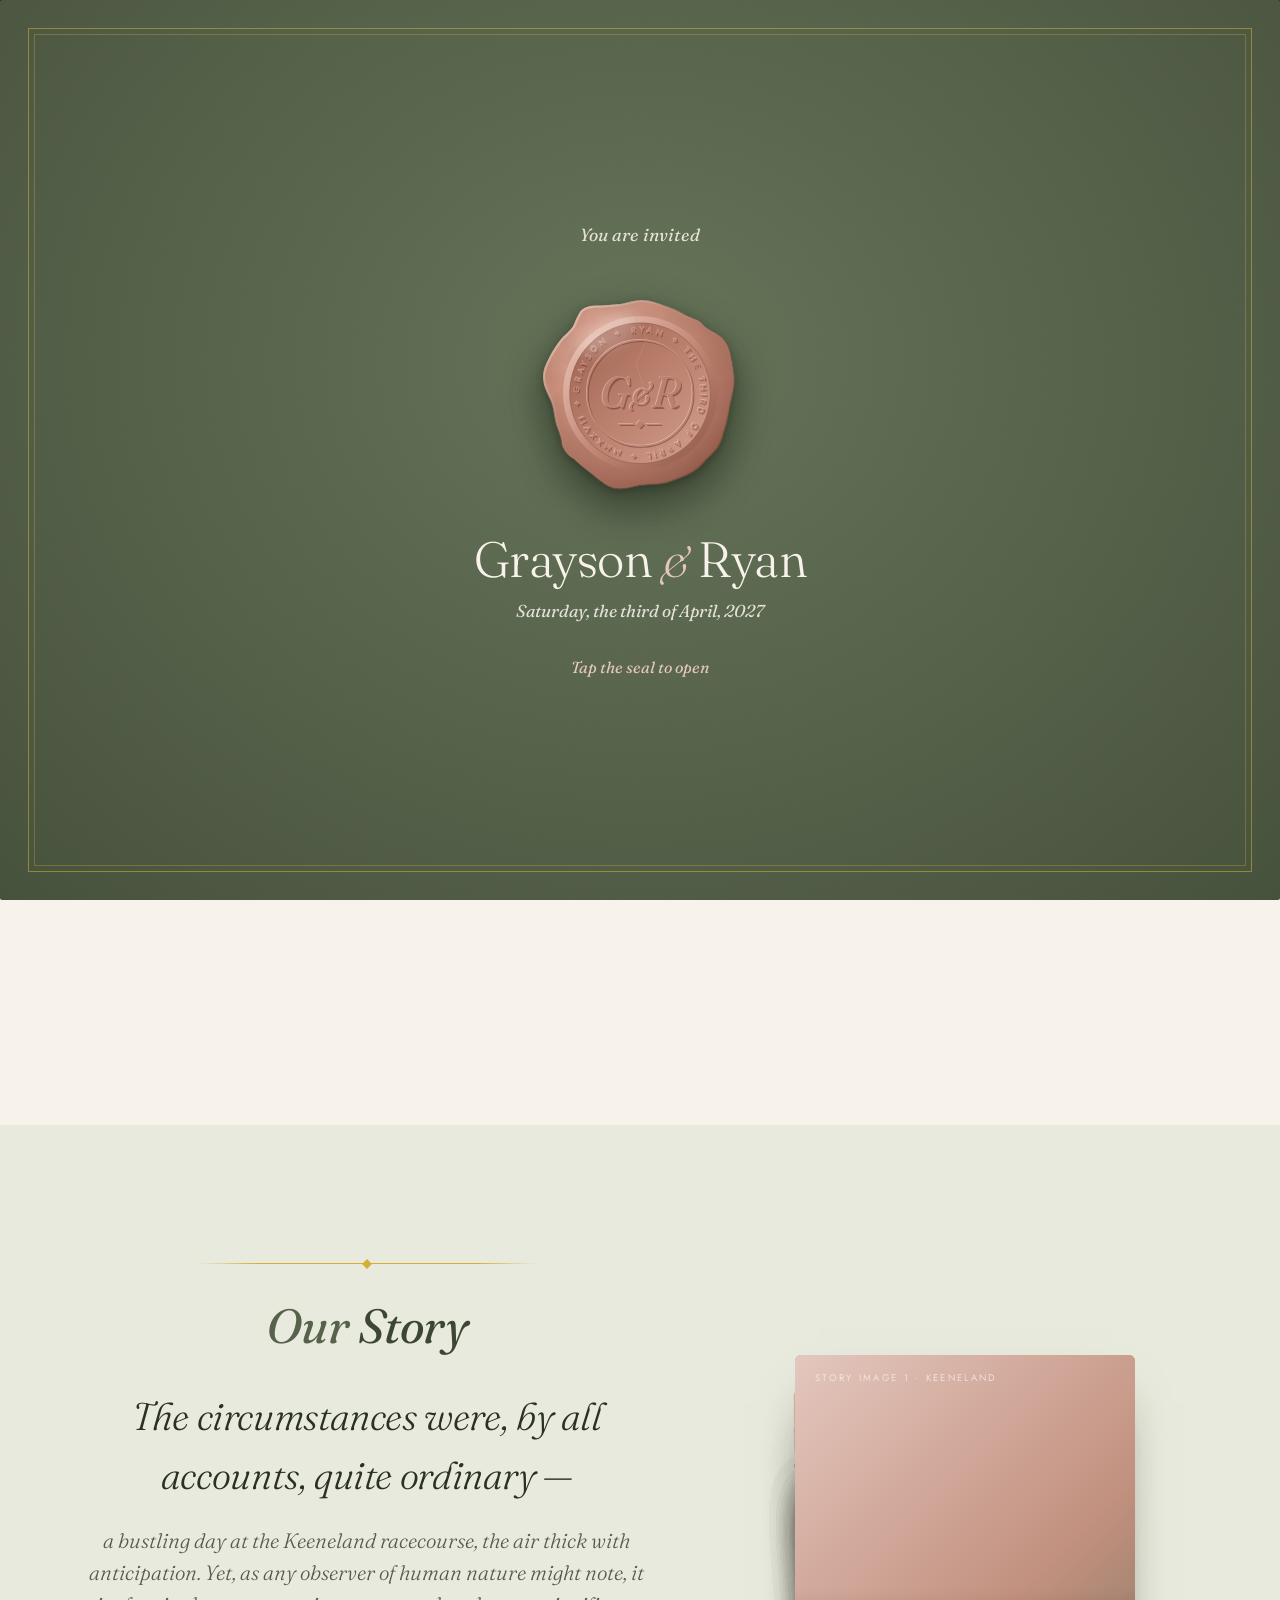
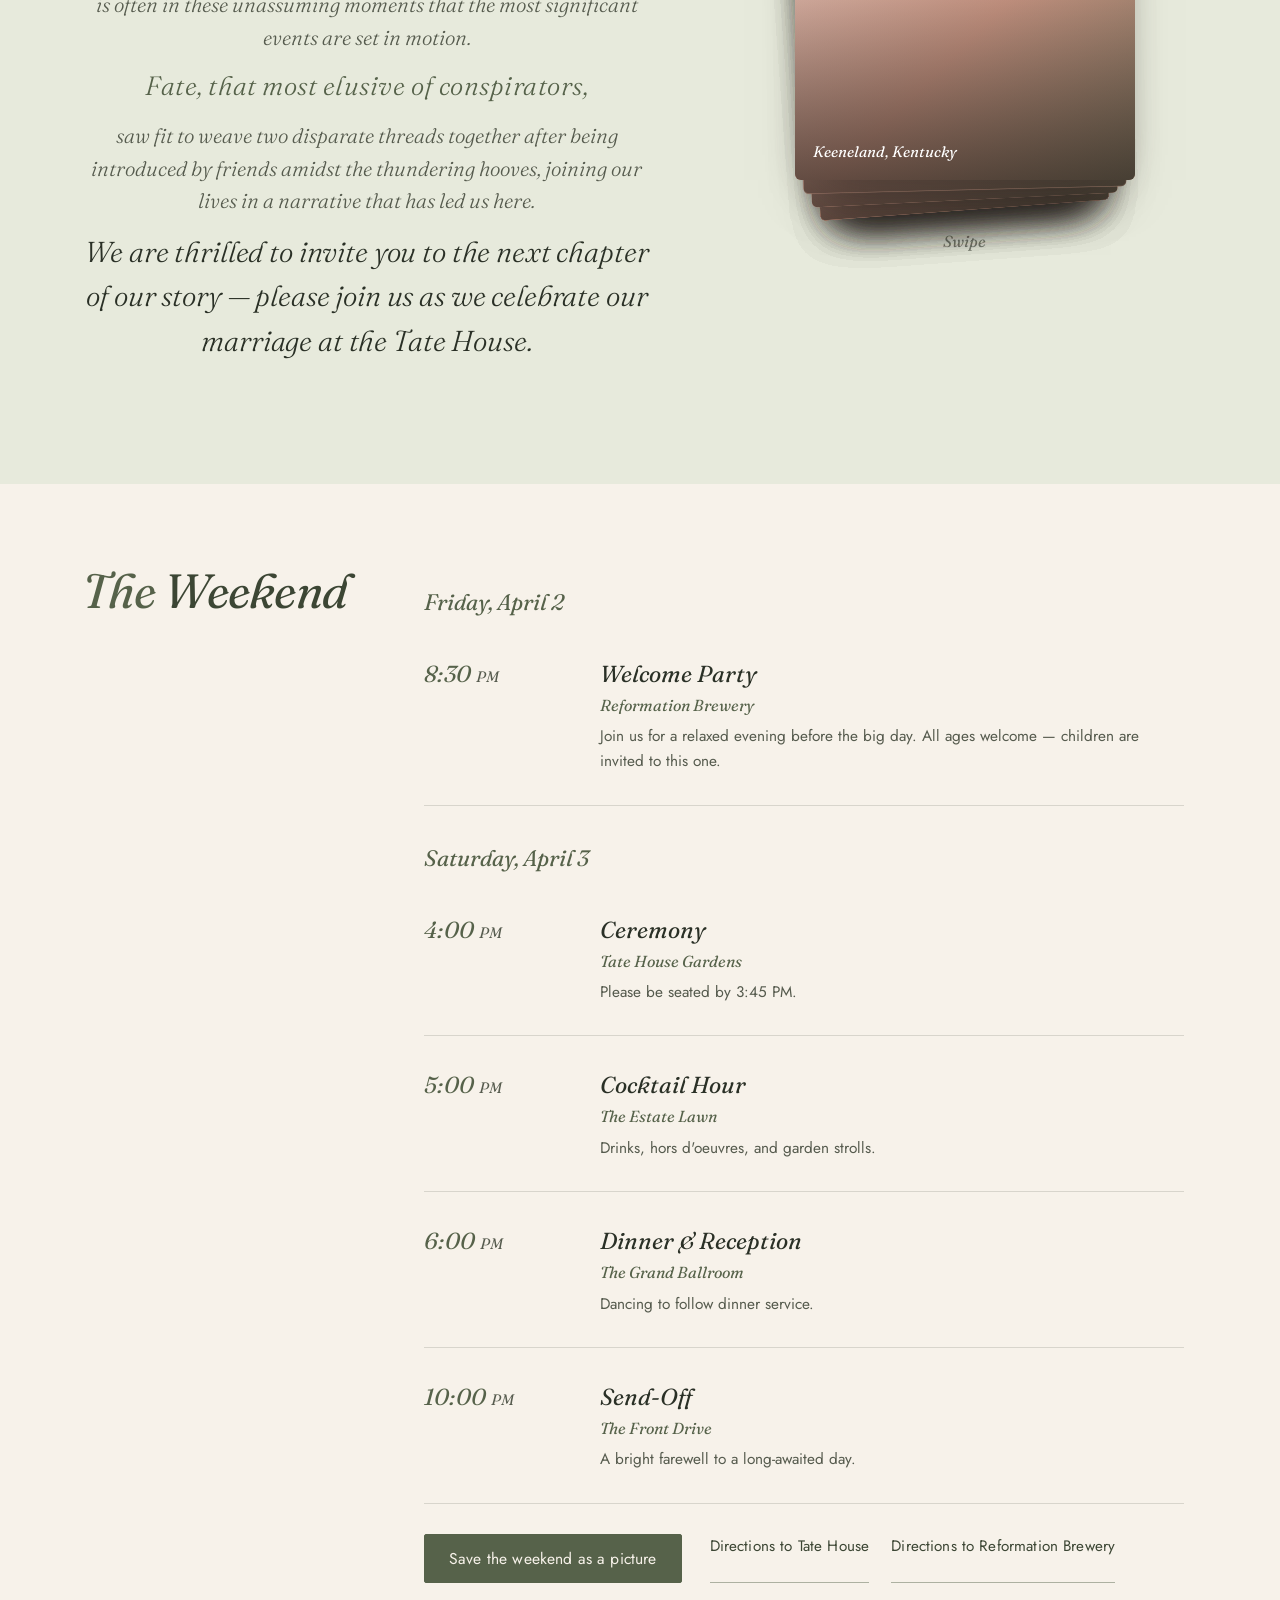
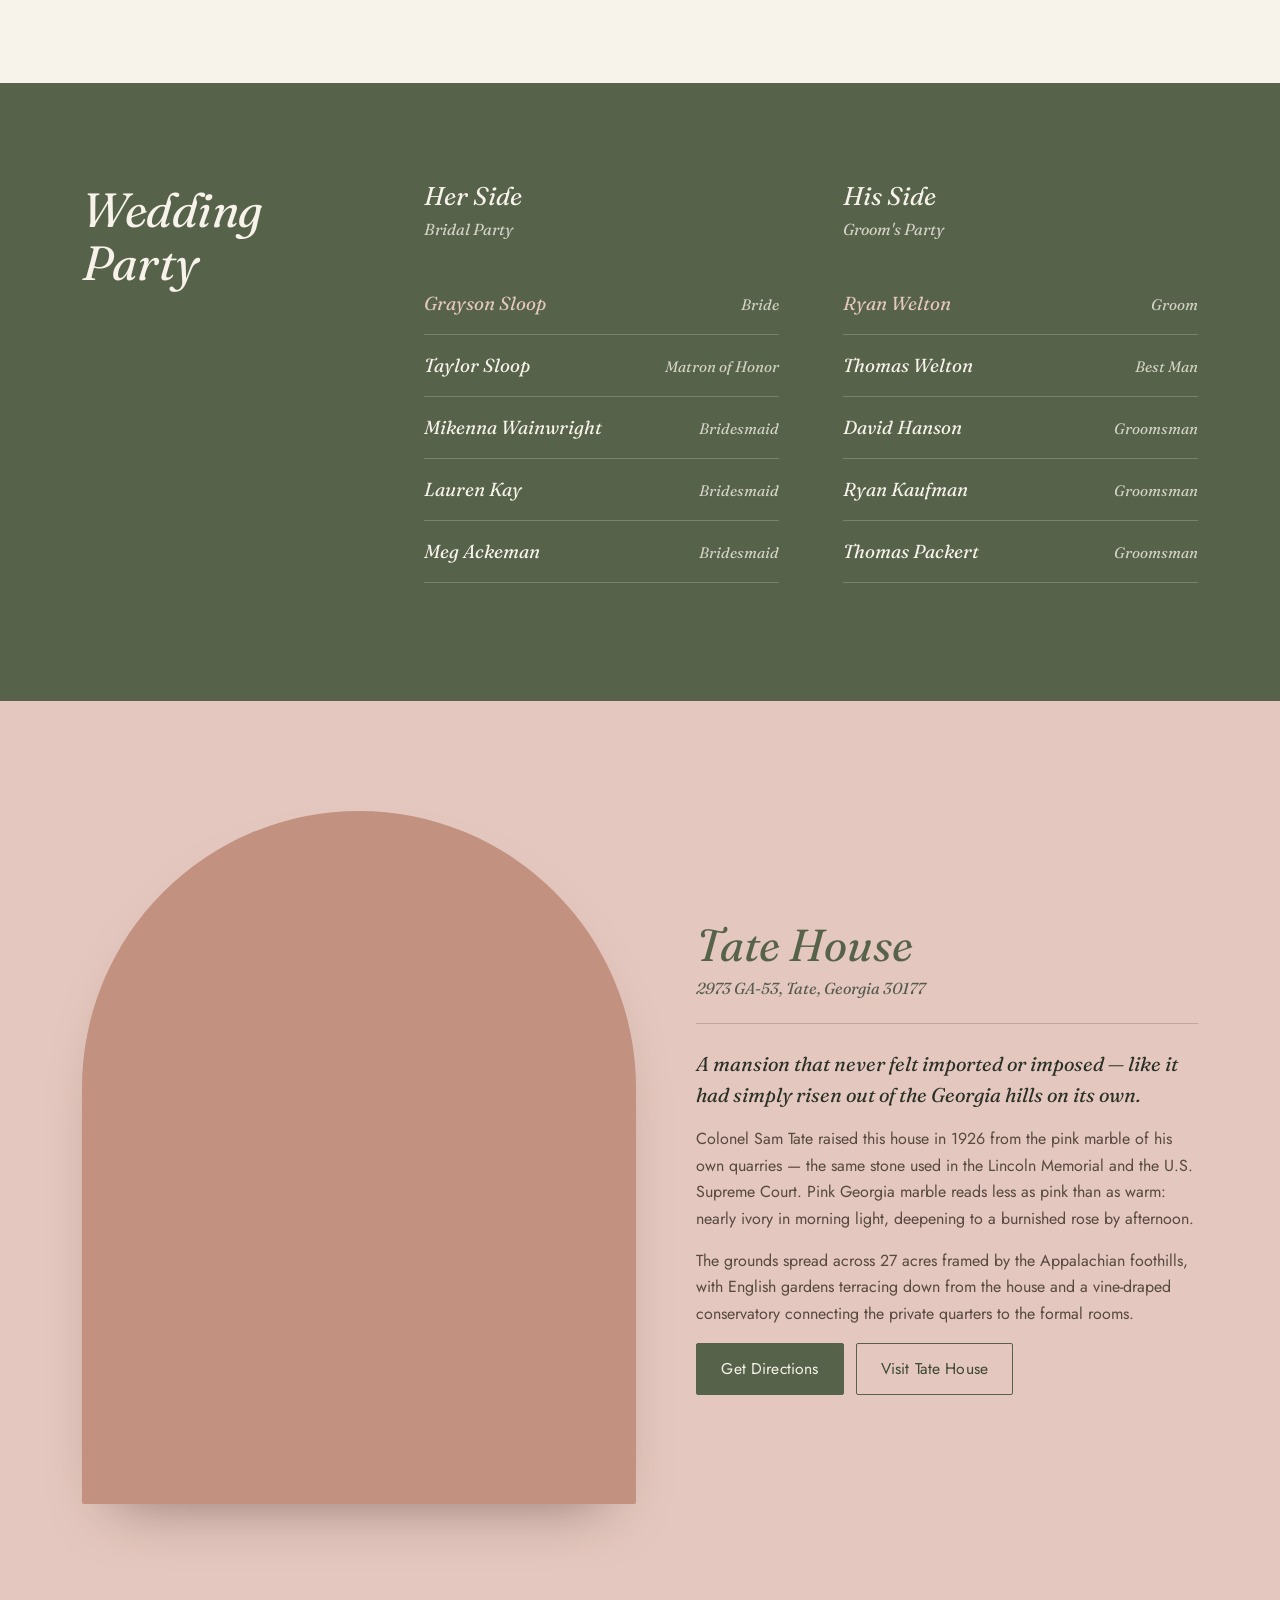
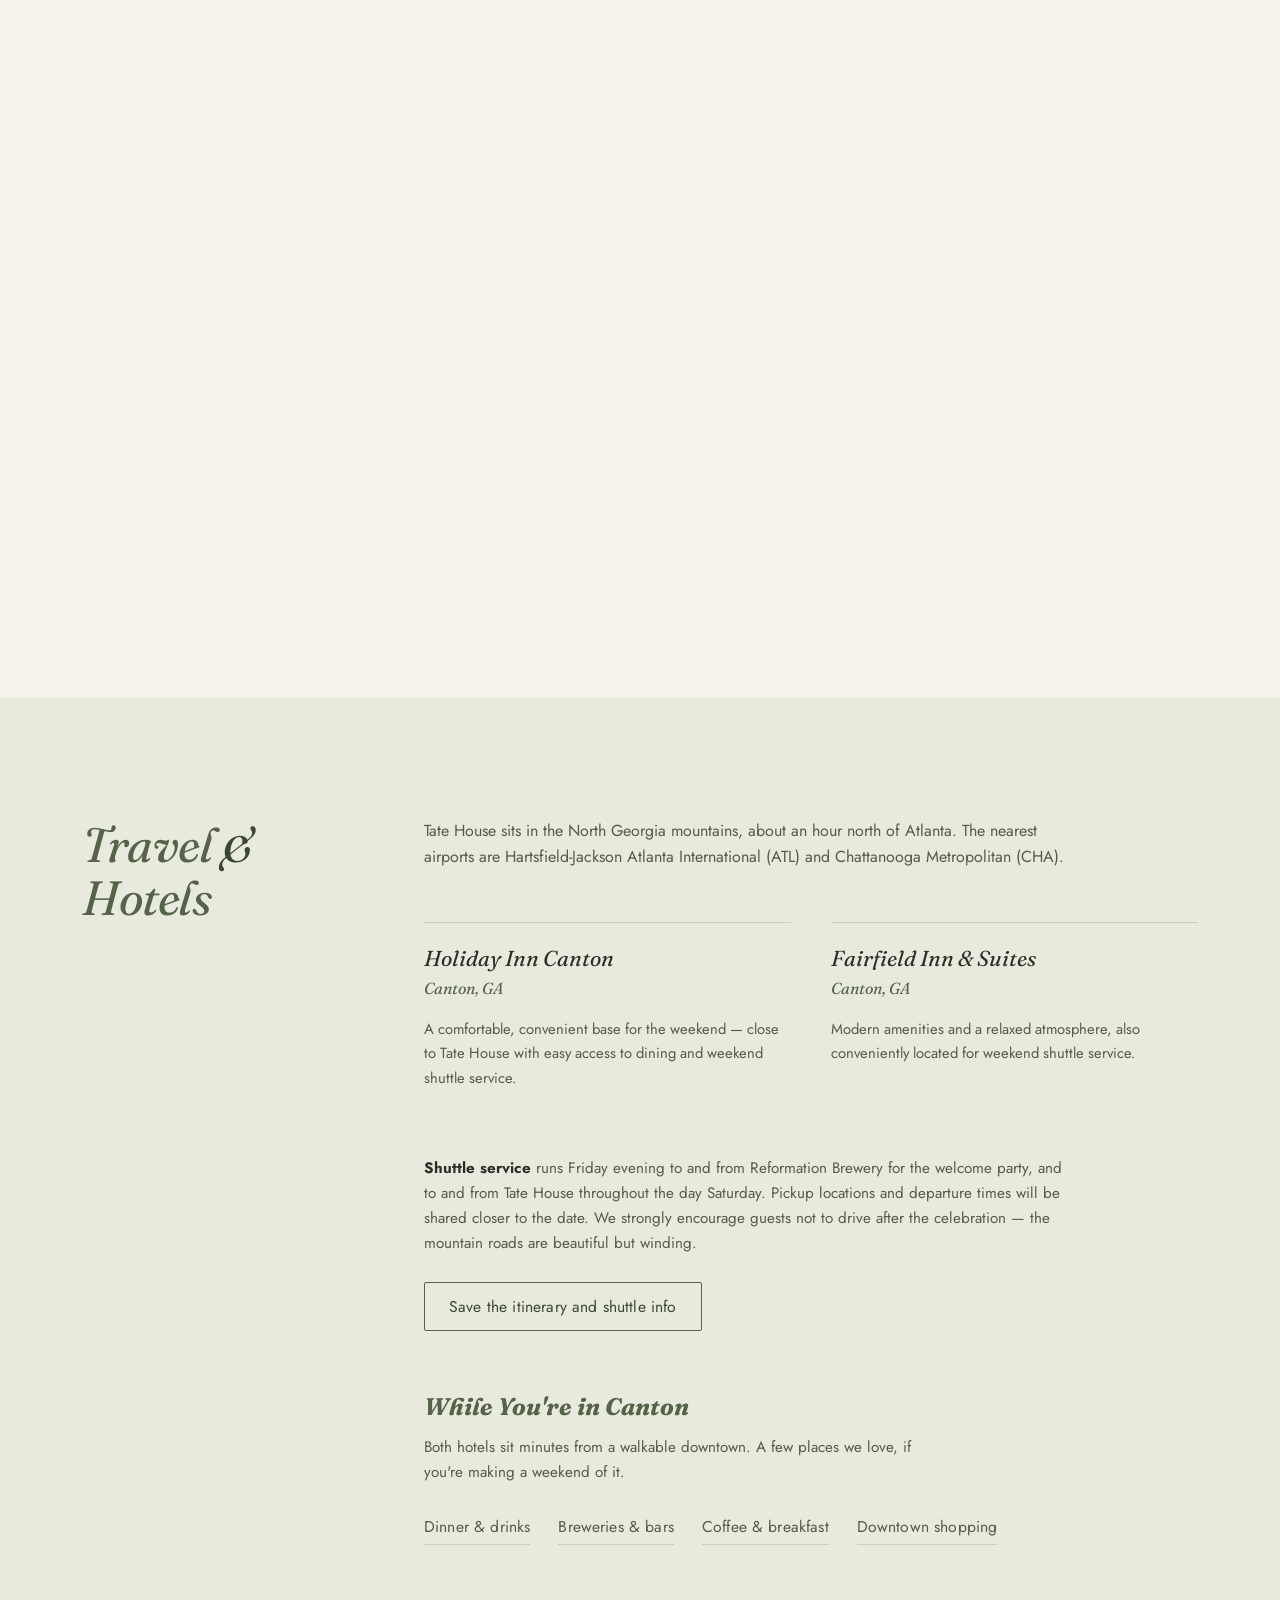
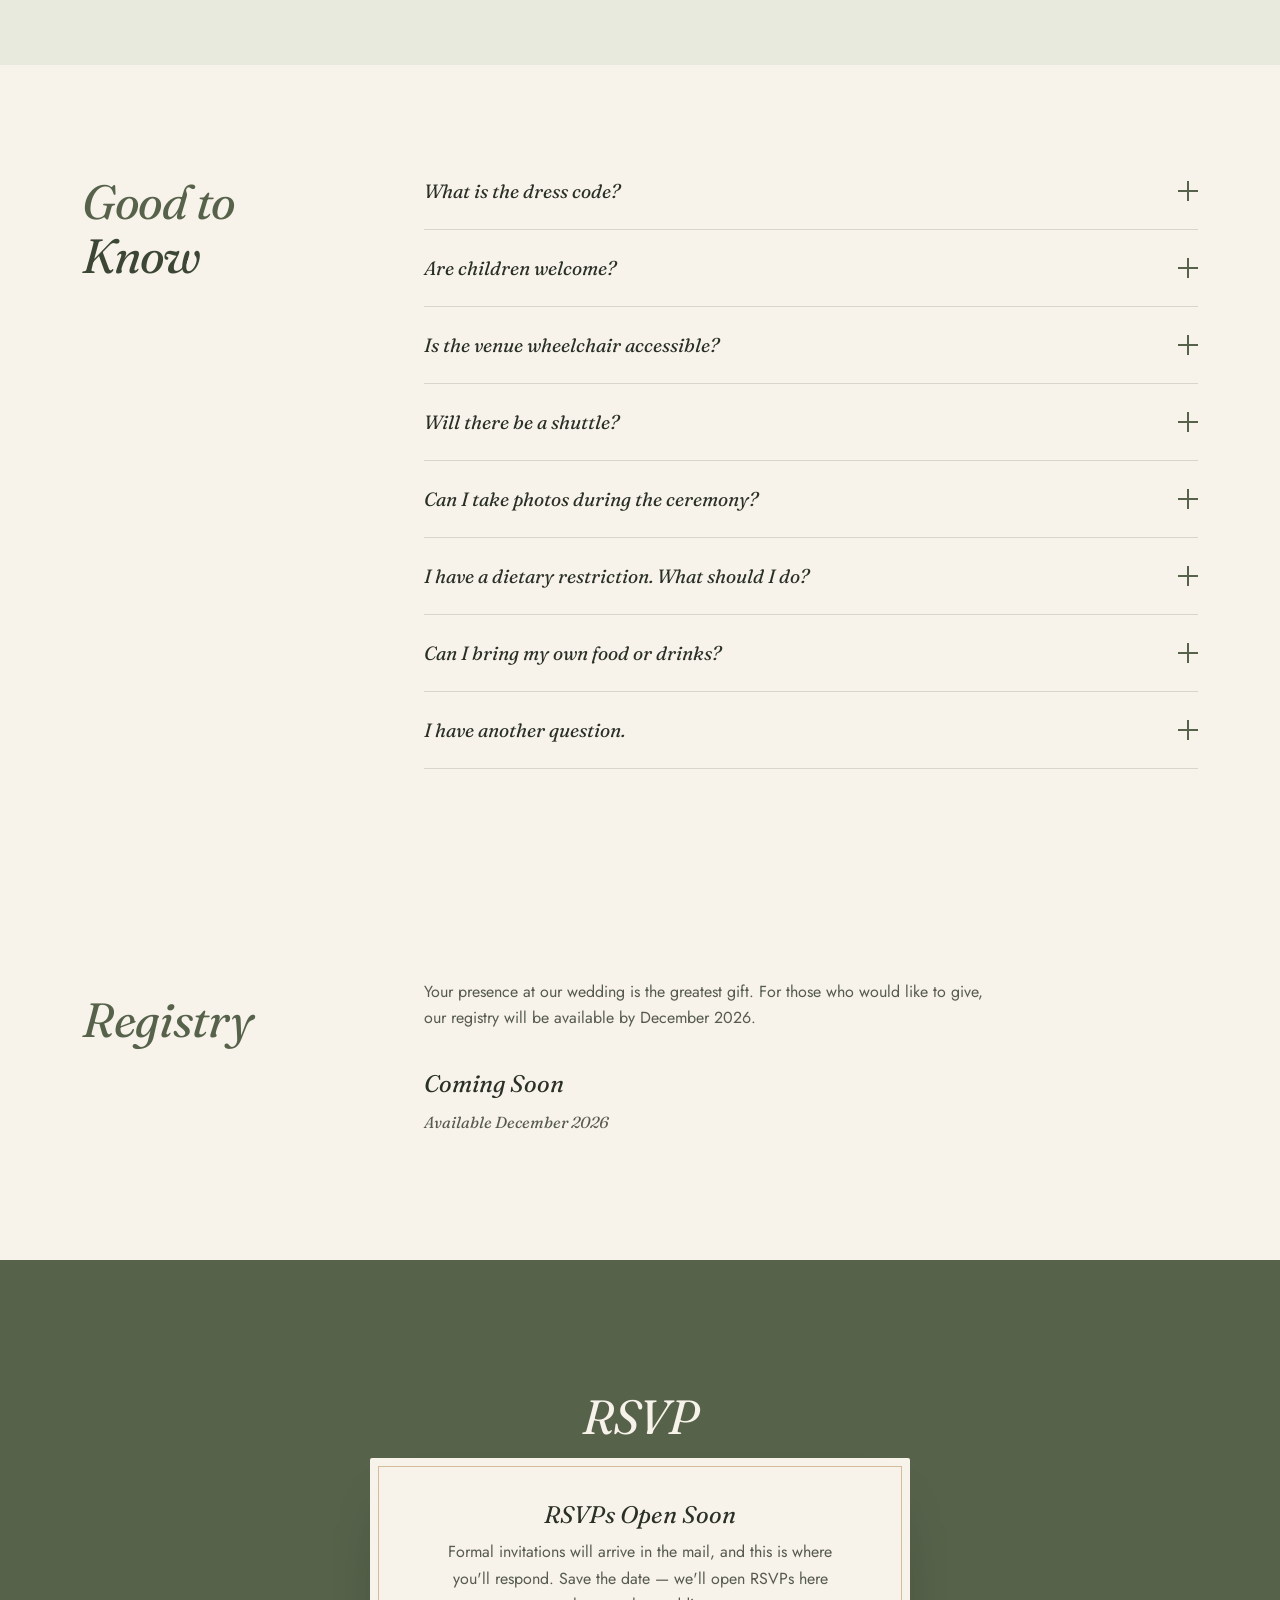
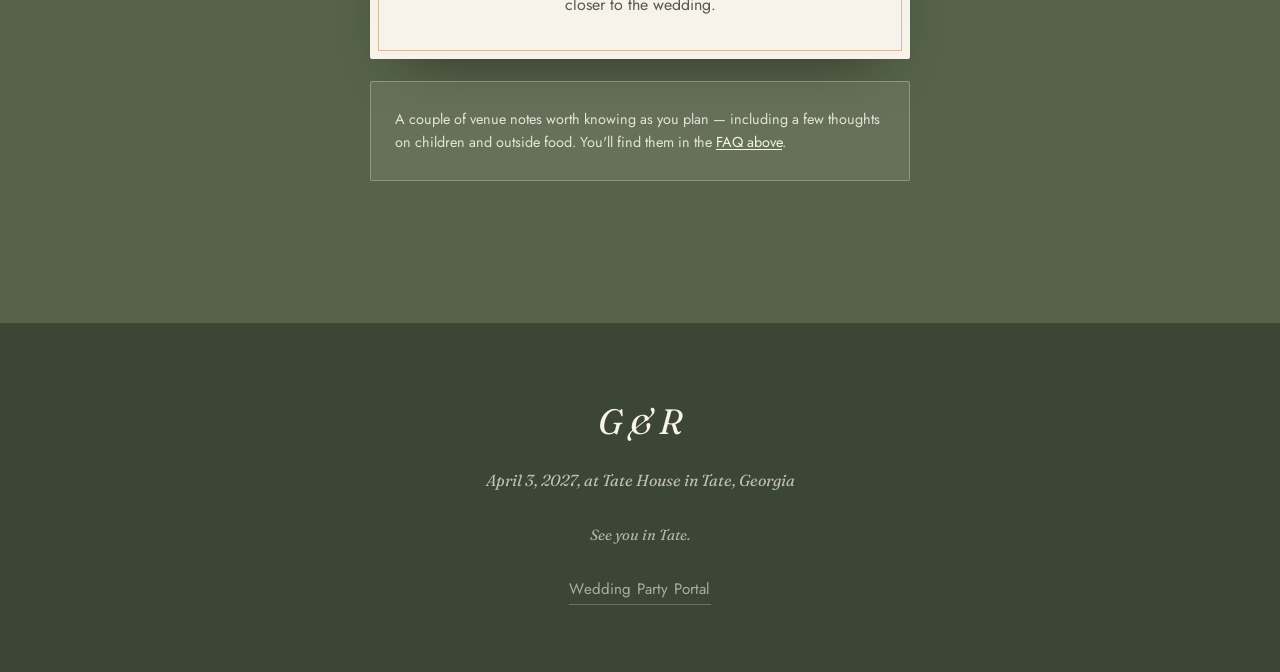
==== commit 10cfbec3: "Add files via upload" ====
--- a/index.html
+++ b/index.html
@@ -8,7 +8,7 @@
 <link rel="preconnect" href="https://fonts.googleapis.com">
 <link rel="preconnect" href="https://fonts.gstatic.com" crossorigin>
 <!-- Only the weights actually used -->
-<link href="https://fonts.googleapis.com/css2?family=Fraunces:ital,opsz,wght@0,9..144,300;0,9..144,400;1,9..144,300;1,9..144,400;1,9..144,500&family=Jost:wght@300;400;500&display=swap" rel="stylesheet">
+<link href="https://fonts.googleapis.com/css2?family=Fraunces:ital,opsz,wght,WONK@0,9..144,300,0;0,9..144,400,0;1,9..144,300,0;1,9..144,400,0;1,9..144,500,0&family=Jost:wght@300;400;500&display=swap" rel="stylesheet">
 <style>
 /* ============================================================
    IMAGE SLOTS — swap these paths when your images are ready
@@ -1657,6 +1657,7 @@
       </div>
     </div>
     <div class="sched-links reveal">
+      <button type="button" class="btn btn-rose save-itin" data-save-itinerary>Save the weekend as a picture</button>
       <a href="https://www.google.com/maps/dir/?api=1&amp;destination=Tate+House%2C+2973+GA-53%2C+Tate%2C+GA+30177" target="_blank" rel="noopener">Directions to Tate House</a>
       <a href="https://www.google.com/maps/dir/?api=1&amp;destination=Reformation+Brewery%2C+Canton%2C+GA" target="_blank" rel="noopener">Directions to Reformation Brewery</a>
     </div>
@@ -1761,6 +1762,8 @@
       </div>
     </div>
     <p class="shuttle reveal"><strong>Shuttle service</strong> runs Friday evening to and from Reformation Brewery for the welcome party, and to and from Tate House throughout the day Saturday. Pickup locations and departure times will be shared closer to the date. We strongly encourage guests not to drive after the celebration — the mountain roads are beautiful but winding.</p>
+
+    <div class="shuttle-save reveal"><button type="button" class="btn save-itin" data-save-itinerary>Save the itinerary and shuttle info</button></div>
 
     <!-- Canton recommendations. An accordion rather than a card row: this is
          optional depth, and collapsing it keeps the section scannable for the
@@ -5945,6 +5948,204 @@
      section numerals, no entrance animations. Sits last so it
      wins over the rules above. Delete this block to go back.
      ============================================================ -->
+<script>
+/* ================================================================
+   SAVE THE WEEKEND AS A PICTURE
+   Draws the itinerary and shuttle notes onto a canvas from whatever
+   the page currently says (so edits made in admin carry through),
+   then offers it to the guest: the phone's share sheet where there is
+   one (Save Image / Photos), a download otherwise.
+   ================================================================ */
+(function(){
+  const W = 1080, PAD = 88;
+  const IVORY = '#F7F2EA', ROSE = '#E4C7BE', GILT = '#D4AF37', GREEN = '#56624A', DEEP = '#3C4634';
+  const clean = t => (t || '').replace(/\s+/g, ' ').trim();
+  const q = (sel, root) => (root || document).querySelector(sel);
+
+  function gather(){
+    const days = []; let cur = null;
+    document.querySelectorAll('#schedList > .sched-day, #schedList > .sched-row').forEach(n => {
+      if(n.classList.contains('sched-day')){ cur = { label: clean(n.textContent), rows: [] }; days.push(cur); return; }
+      if(!cur){ cur = { label: '', rows: [] }; days.push(cur); }
+      cur.rows.push({
+        time: clean(q('.sched-time', n) && q('.sched-time', n).textContent).replace(/(\d)\s*([AP]M)/i, '$1 $2'),
+        title: clean(q('h3', n) && q('h3', n).textContent),
+        place: clean(q('.place', n) && q('.place', n).textContent),
+        note: clean(q('.note', n) && q('.note', n).textContent)
+      });
+    });
+    const mail = q('a[href^="mailto:"]');
+    return {
+      names: clean((q('.hero-names h1') || {}).textContent).replace(/(\s*(?:&|\band\b)\s*)+/gi, ' & ') || 'Grayson & Ryan',
+      date: clean((q('.hero-date') || {}).textContent),
+      days,
+      shuttle: clean((q('.shuttle') || {}).textContent),
+      hotels: [...document.querySelectorAll('.hotel')].map(h => ({
+        name: clean((q('h3', h) || {}).textContent), loc: clean((q('.loc', h) || {}).textContent)
+      })).filter(h => h.name),
+      venue: clean((q('.venue-copy h3') || {}).textContent) || 'Tate House',
+      addr: clean((q('.venue-copy .addr') || {}).textContent),
+      email: mail ? clean(mail.textContent) : ''
+    };
+  }
+
+  function wrap(ctx, text, maxW){
+    const words = text.split(' '), lines = []; let line = '';
+    words.forEach(w => {
+      const t = line ? line + ' ' + w : w;
+      if(ctx.measureText(t).width > maxW && line){ lines.push(line); line = w; } else line = t;
+    });
+    if(line) lines.push(line);
+    return lines;
+  }
+
+  function layout(ctx, d, draw){
+    const SERIF = '"Fraunces", Georgia, "Times New Roman", serif';
+    const SANS = '"Jost", system-ui, -apple-system, "Segoe UI", sans-serif';
+    let y = 0;
+    const text = (str, x, size, opts) => {
+      opts = opts || {};
+      ctx.font = `${opts.style || 'normal'} ${opts.weight || 400} ${size}px ${opts.sans ? SANS : SERIF}`;
+      ctx.fillStyle = opts.color || IVORY; ctx.textAlign = opts.align || 'left'; ctx.textBaseline = 'alphabetic';
+      if(draw) ctx.fillText(str, x, y);
+    };
+    const rule = (yy, w) => {
+      if(!draw) return;
+      const x1 = W / 2 - w / 2, x2 = W / 2 + w / 2;
+      const g = ctx.createLinearGradient(x1, 0, x2, 0);
+      g.addColorStop(0, 'rgba(212,175,55,0)'); g.addColorStop(.2, GILT); g.addColorStop(.8, GILT); g.addColorStop(1, 'rgba(212,175,55,0)');
+      ctx.fillStyle = g; ctx.fillRect(x1, yy, w, 2);
+      ctx.save(); ctx.translate(W / 2, yy + 1); ctx.rotate(Math.PI / 4); ctx.fillStyle = GILT; ctx.fillRect(-9, -9, 18, 18); ctx.restore();
+    };
+    const hair = yy => { if(draw){ ctx.fillStyle = 'rgba(247,242,234,.22)'; ctx.fillRect(PAD, yy, W - PAD * 2, 1.5); } };
+    const para = (str, x, maxW, size, lh, opts) => {
+      ctx.font = `${(opts && opts.style) || 'normal'} ${(opts && opts.weight) || 300} ${size}px ${(opts && opts.sans === false) ? SERIF : SANS}`;
+      wrap(ctx, str, maxW).forEach(l => { text(l, x, size, Object.assign({ sans: !(opts && opts.sans === false) }, opts)); y += lh; });
+    };
+
+    y = 168; rule(y, 360);
+    y += 150; text(d.names, W / 2, 112, { style: 'italic', align: 'center' });
+    if(d.date){ y += 78; text(d.date, W / 2, 40, { style: 'italic', color: 'rgba(247,242,234,.86)', align: 'center' }); }
+    y += 72; text(`${d.venue}${d.addr ? ', ' + d.addr.replace(/^\d.*?,\s*/, '') : ''}`, W / 2, 32, { sans: true, weight: 300, color: ROSE, align: 'center' });
+    y += 86;
+
+    d.days.forEach(day => {
+      if(day.label){
+        y += 54; text(day.label, PAD, 60, { style: 'italic', color: ROSE });
+        y += 36; hair(y); y += 18;
+      }
+      day.rows.forEach(r => {
+        y += 86;
+        text(r.time, PAD, 44, { style: 'italic' });
+        text(r.title, PAD + 262, 48, { weight: 500 });
+        const tx = PAD + 262, tw = W - PAD - tx;
+        if(r.place){ y += 46; text(r.place, tx, 34, { style: 'italic', color: ROSE }); }
+        if(r.note){ y += 46; para(r.note, tx, tw, 30, 42, { color: 'rgba(247,242,234,.82)' }); y -= 42; }
+      });
+      y += 44;
+    });
+
+    // Getting around
+    y += 58; rule(y, 360);
+    y += 112; text('Getting around', W / 2, 62, { style: 'italic', align: 'center' });
+    y += 36;
+    if(d.shuttle){
+      y += 40; para(d.shuttle, PAD, W - PAD * 2, 31, 47, { color: 'rgba(247,242,234,.9)' });
+    }
+    if(d.hotels.length){
+      y += 34; text('Where to stay', PAD, 44, { style: 'italic', color: ROSE });
+      y += 18;
+      d.hotels.forEach(h => {
+        y += 52; text(h.name, PAD, 38, { weight: 500 });
+        if(h.loc){ y += 40; text(h.loc, PAD, 32, { style: 'italic', color: 'rgba(247,242,234,.78)' }); }
+      });
+    }
+    y += 76; rule(y, 360);
+    y += 84;
+    if(d.email){ text('Questions? ' + d.email, W / 2, 30, { sans: true, weight: 300, color: 'rgba(247,242,234,.8)', align: 'center' }); y += 50; }
+    text('See you in Tate.', W / 2, 40, { style: 'italic', align: 'center' });
+    y += 130;
+    return y;
+  }
+
+  async function render(){
+    const d = gather();
+    try{
+      await Promise.all(['italic 400 40px Fraunces','normal 400 40px Fraunces','normal 500 40px Fraunces','normal 300 30px Jost']
+        .map(f => document.fonts.load(f, 'Aa&1')));
+      await document.fonts.ready;
+    }catch(e){}
+    const probe = document.createElement('canvas').getContext('2d');
+    const H = Math.ceil(layout(probe, d, false));
+    const c = document.createElement('canvas'); c.width = W; c.height = H;
+    const ctx = c.getContext('2d');
+    const bg = ctx.createRadialGradient(W / 2, H * .22, 60, W / 2, H * .3, H);
+    bg.addColorStop(0, '#66755A'); bg.addColorStop(.55, GREEN); bg.addColorStop(1, '#47523D');
+    ctx.fillStyle = bg; ctx.fillRect(0, 0, W, H);
+    ctx.strokeStyle = 'rgba(212,175,55,.6)'; ctx.lineWidth = 2; ctx.strokeRect(36, 36, W - 72, H - 72);
+    ctx.strokeStyle = 'rgba(212,175,55,.3)'; ctx.lineWidth = 1; ctx.strokeRect(50, 50, W - 100, H - 100);
+    layout(ctx, d, true);
+    const blob = await new Promise(res => c.toBlob(res, 'image/png'));
+    return { blob, url: URL.createObjectURL(blob) };
+  }
+
+  let overlay = null, lastUrl = null;
+  function close(){
+    if(!overlay) return;
+    overlay.remove(); overlay = null; document.body.style.overflow = '';
+    if(lastUrl){ URL.revokeObjectURL(lastUrl); lastUrl = null; }
+    document.removeEventListener('keydown', onKey);
+    if(opener && opener.focus) opener.focus();
+  }
+  function onKey(e){ if(e.key === 'Escape') close(); }
+  let opener = null;
+
+  async function open(btn){
+    opener = btn;
+    const label = btn.textContent; btn.disabled = true; btn.textContent = 'Preparing your picture';
+    let out;
+    try{ out = await render(); }
+    catch(e){ btn.disabled = false; btn.textContent = label; alert('Sorry, the picture could not be made. Please try again.'); return; }
+    btn.disabled = false; btn.textContent = label;
+    lastUrl = out.url;
+    const file = new File([out.blob], 'Grayson-and-Ryan-wedding-weekend.png', { type: 'image/png' });
+    const canShare = !!(navigator.canShare && navigator.canShare({ files: [file] }));
+
+    overlay = document.createElement('div');
+    overlay.className = 'itin-overlay';
+    overlay.setAttribute('role', 'dialog'); overlay.setAttribute('aria-modal', 'true'); overlay.setAttribute('aria-label', 'Weekend itinerary picture');
+    overlay.innerHTML = `
+      <div class="itin-sheet">
+        <div class="itin-img"><img alt="The wedding weekend itinerary and shuttle information" src="${out.url}"></div>
+        <div class="itin-actions">
+          <button type="button" class="btn btn-rose" id="itinSave">${canShare ? 'Save or share' : 'Download picture'}</button>
+          <button type="button" class="btn" id="itinClose">Close</button>
+        </div>
+        <p class="itin-hint">${canShare ? 'Choose Save Image to keep it in your photos.' : 'On a phone you can also press and hold the picture to save it.'}</p>
+      </div>`;
+    document.body.appendChild(overlay);
+    document.body.style.overflow = 'hidden';
+    document.addEventListener('keydown', onKey);
+    overlay.addEventListener('click', e => { if(e.target === overlay) close(); });
+    overlay.querySelector('#itinClose').addEventListener('click', close);
+    const save = overlay.querySelector('#itinSave');
+    save.addEventListener('click', async () => {
+      if(canShare){
+        try{ await navigator.share({ files: [file], title: 'Grayson & Ryan: wedding weekend' }); return; }
+        catch(e){ if(e && e.name === 'AbortError') return; }
+      }
+      const a = document.createElement('a'); a.href = out.url; a.download = file.name;
+      document.body.appendChild(a); a.click(); a.remove();
+    });
+    save.focus();
+  }
+
+  document.addEventListener('click', e => {
+    const b = e.target.closest('[data-save-itinerary]');
+    if(b){ e.preventDefault(); open(b); }
+  });
+})();
+</script>
 <style id="house-style">
 /* ---- Type ---- */
 h1,h2,h3,h4{font-family:var(--display)}
@@ -6355,6 +6556,33 @@
     content:"";display:block;width:6px;height:6px;margin:0 auto 6px;background:var(--gilt);transform:rotate(45deg);
   }
 }
+
+/* One continuous italic: no upright words among the cursive */
+.sec-title em,.hero-names .amp{font-style:italic}
+.party-list .name{font-style:italic}
+.sched-body h3,.hotel h3,.reg-card .t,.faq button,.canton h4,.venue-copy h3{font-style:italic}
+
+/* Fraunces' "wonky" forms (the leaning d, h, n, m) are switched off in the font
+   request above; ligatures off so letter pairs like "dd" stay plain. */
+html{font-variant-ligatures:none;font-feature-settings:"liga" 0,"dlig" 0,"calt" 0}
+
+/* ---- Save the weekend as a picture ---- */
+.sched-links .save-itin{margin-right:6px}
+.shuttle-save{margin:26px 0 0}
+.itin-overlay{position:fixed;inset:0;z-index:20000;background:rgba(36,42,30,.88);display:flex;align-items:center;justify-content:center;padding:18px;overflow:auto}
+.itin-sheet{display:flex;flex-direction:column;align-items:center;gap:16px;max-height:100%;width:min(100%,460px)}
+.itin-img{max-height:calc(100vh - 190px);max-height:calc(100dvh - 190px);overflow:auto;border-radius:2px;box-shadow:0 30px 60px -30px rgba(0,0,0,.7);-webkit-overflow-scrolling:touch}
+.itin-img img{display:block;width:100%;height:auto}
+.itin-actions{display:flex;gap:10px;width:100%}
+.itin-actions .btn{flex:1;text-align:center;padding:13px 10px;min-height:48px}
+.itin-actions .btn:not(.btn-rose){border-color:rgba(247,242,234,.7);color:var(--ivory)}
+.itin-actions .btn:not(.btn-rose):hover{background:var(--ivory);color:var(--garden-deep)}
+.itin-actions .btn-rose{background:var(--ivory);border-color:var(--ivory);color:var(--garden-deep)}
+.itin-hint{font-family:var(--serif);font-style:italic;color:rgba(247,242,234,.78);font-size:.95rem;text-align:center}
+@media(max-width:640px){
+  .sched-links .save-itin{display:block;width:100%;margin:0;order:-1}
+  .shuttle-save .btn{display:block;width:100%;text-align:center}
+}
 </style>
 </body>
 </html>
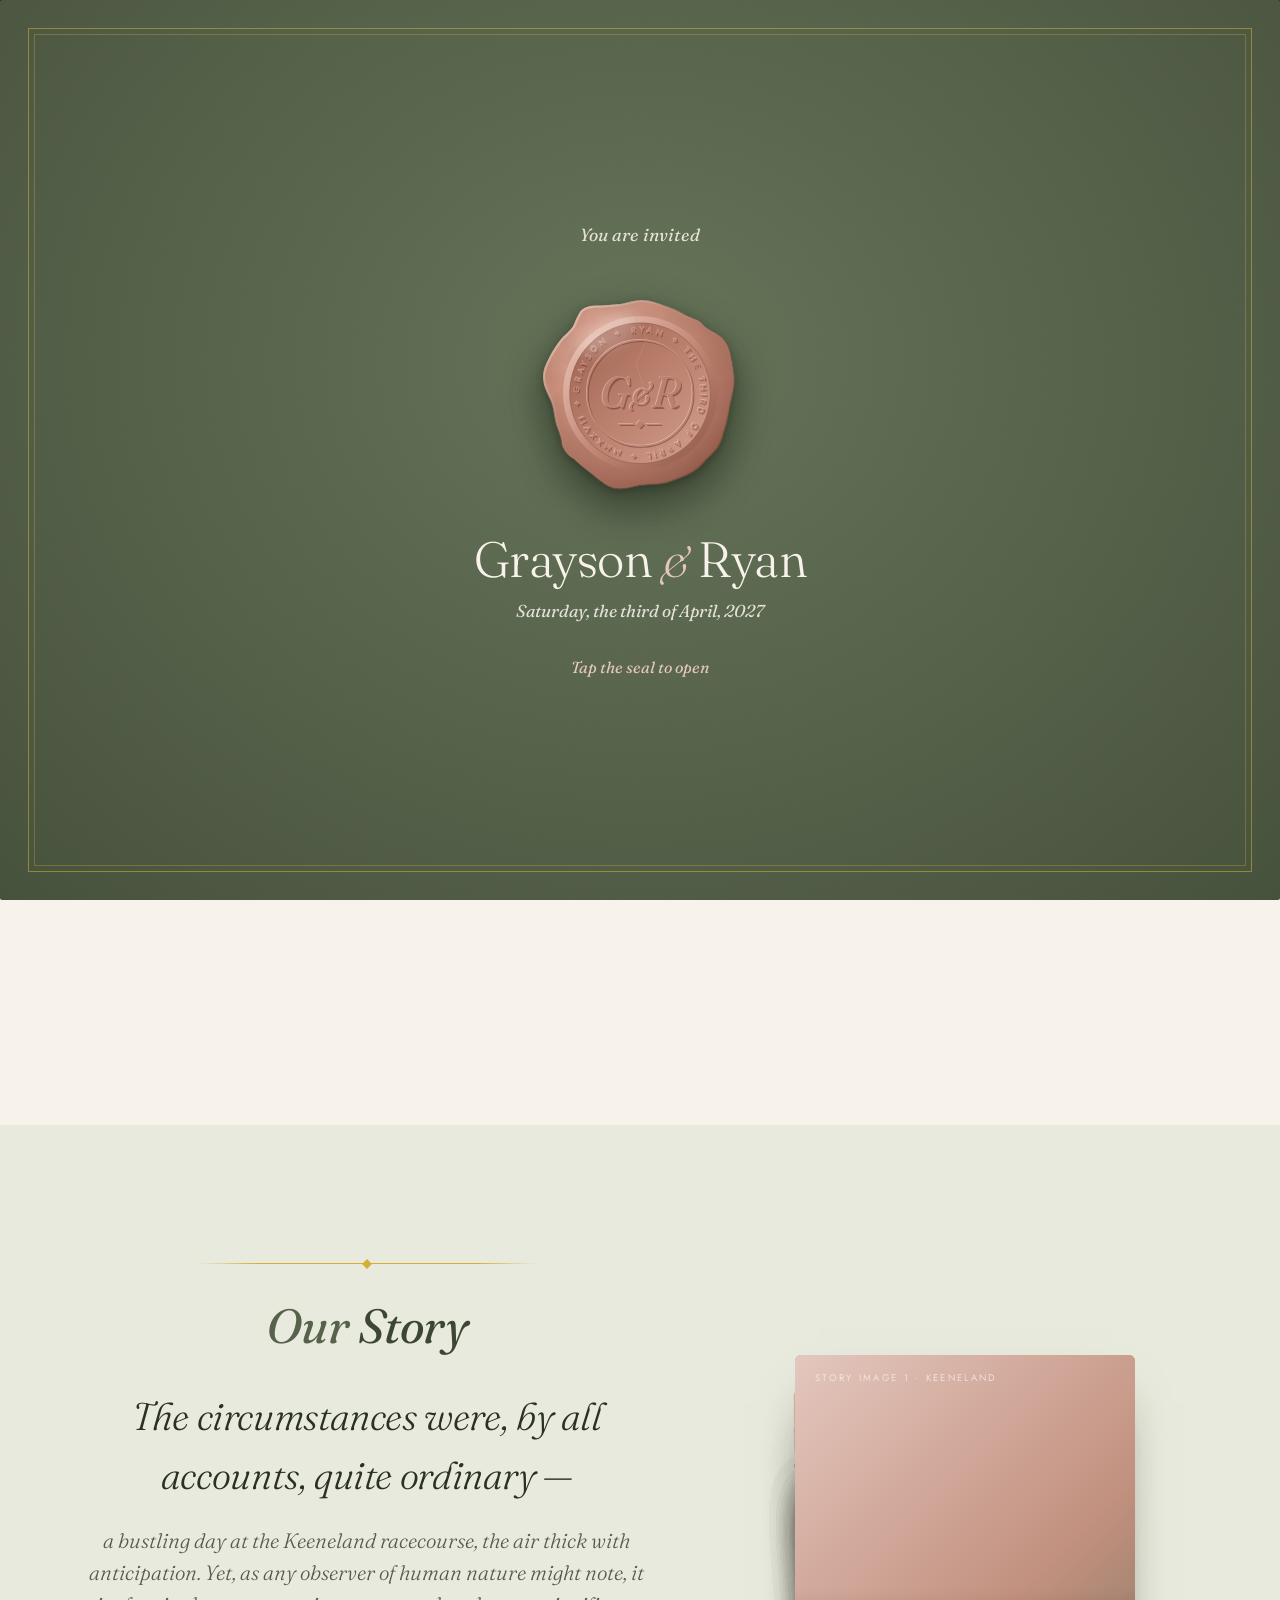
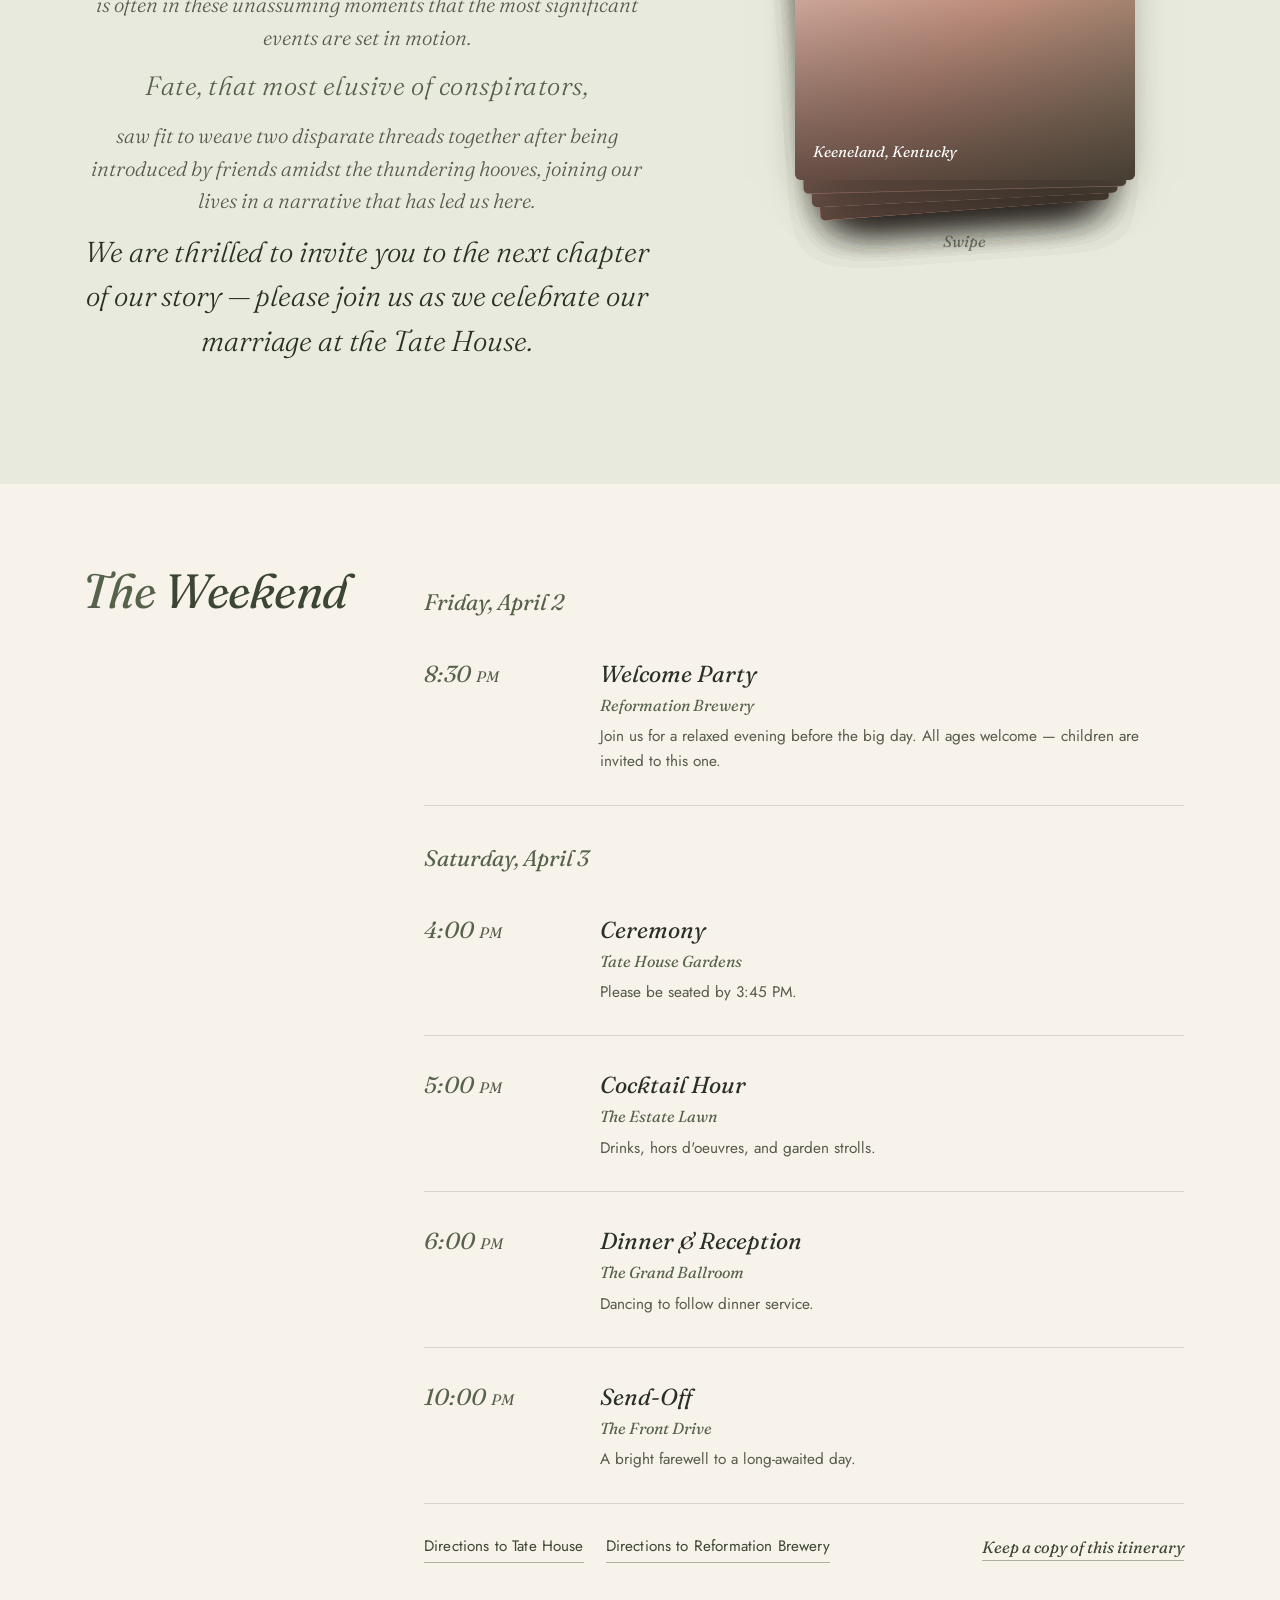
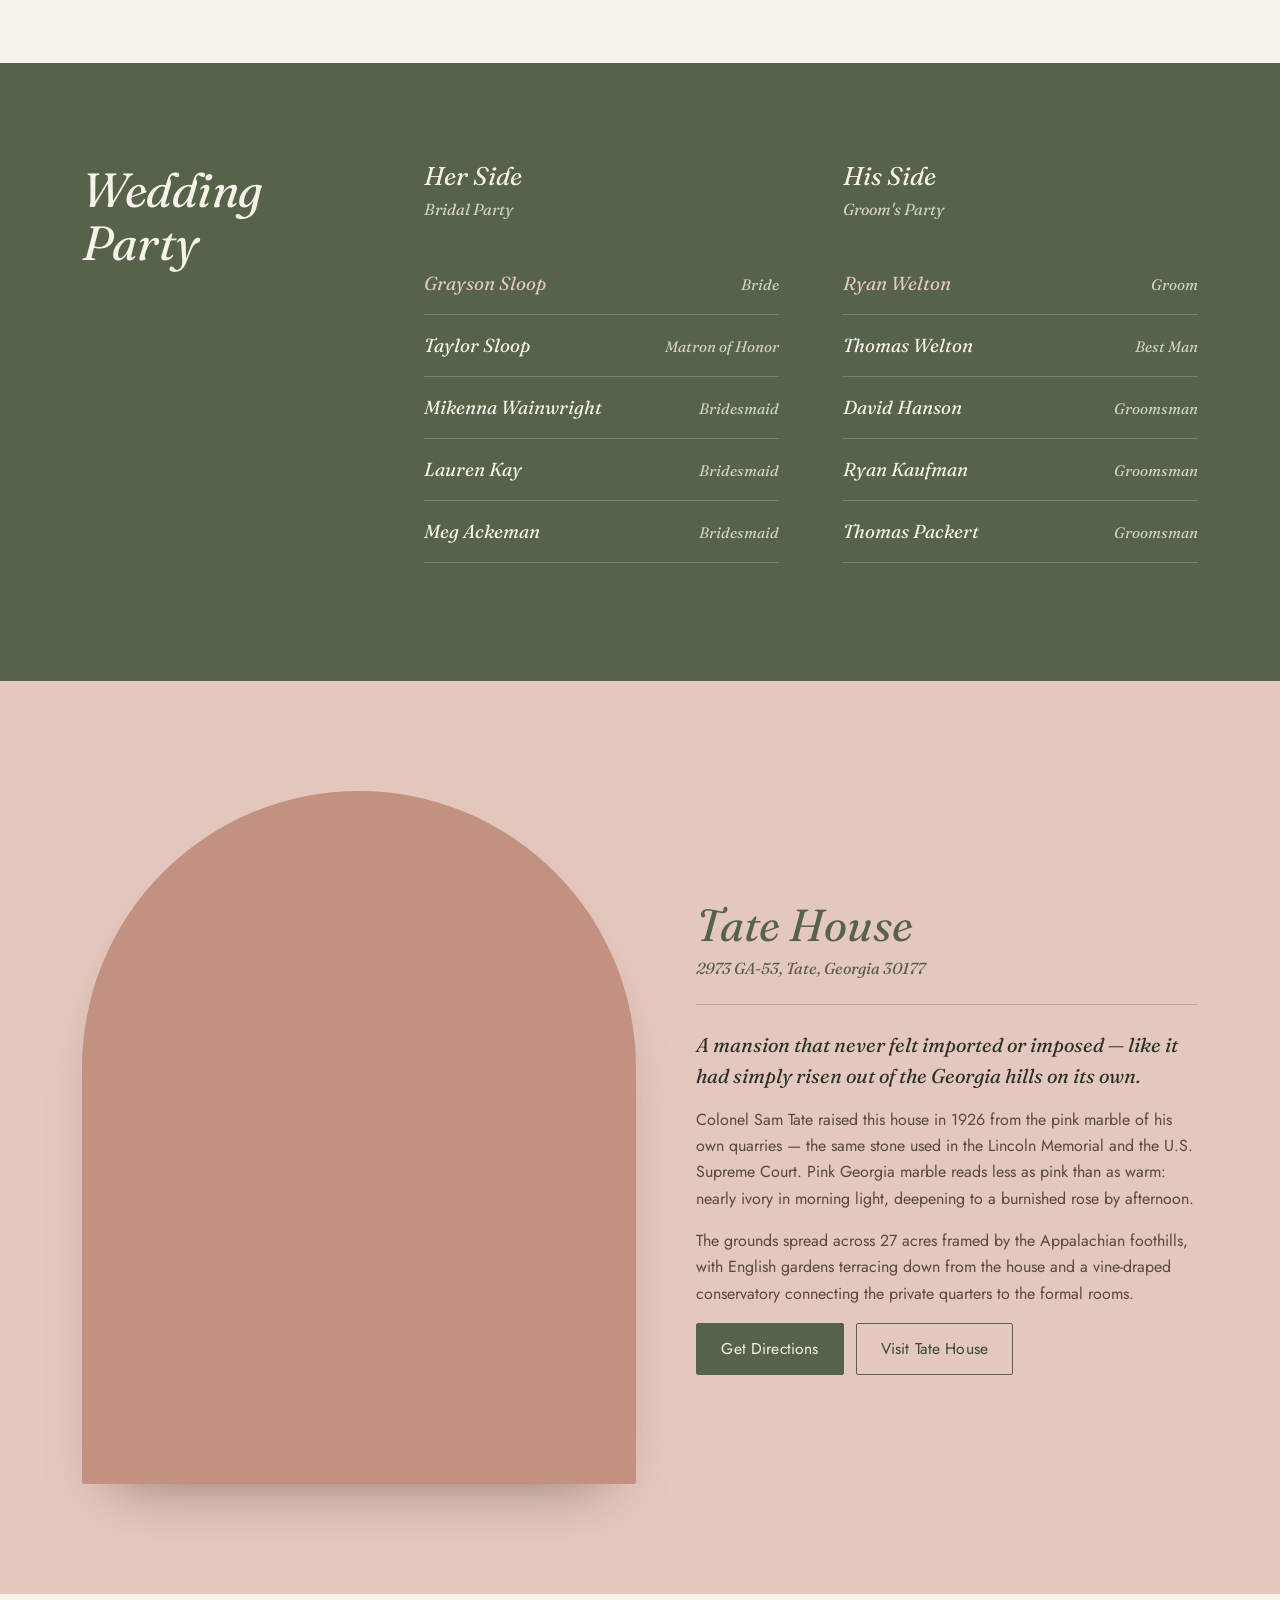
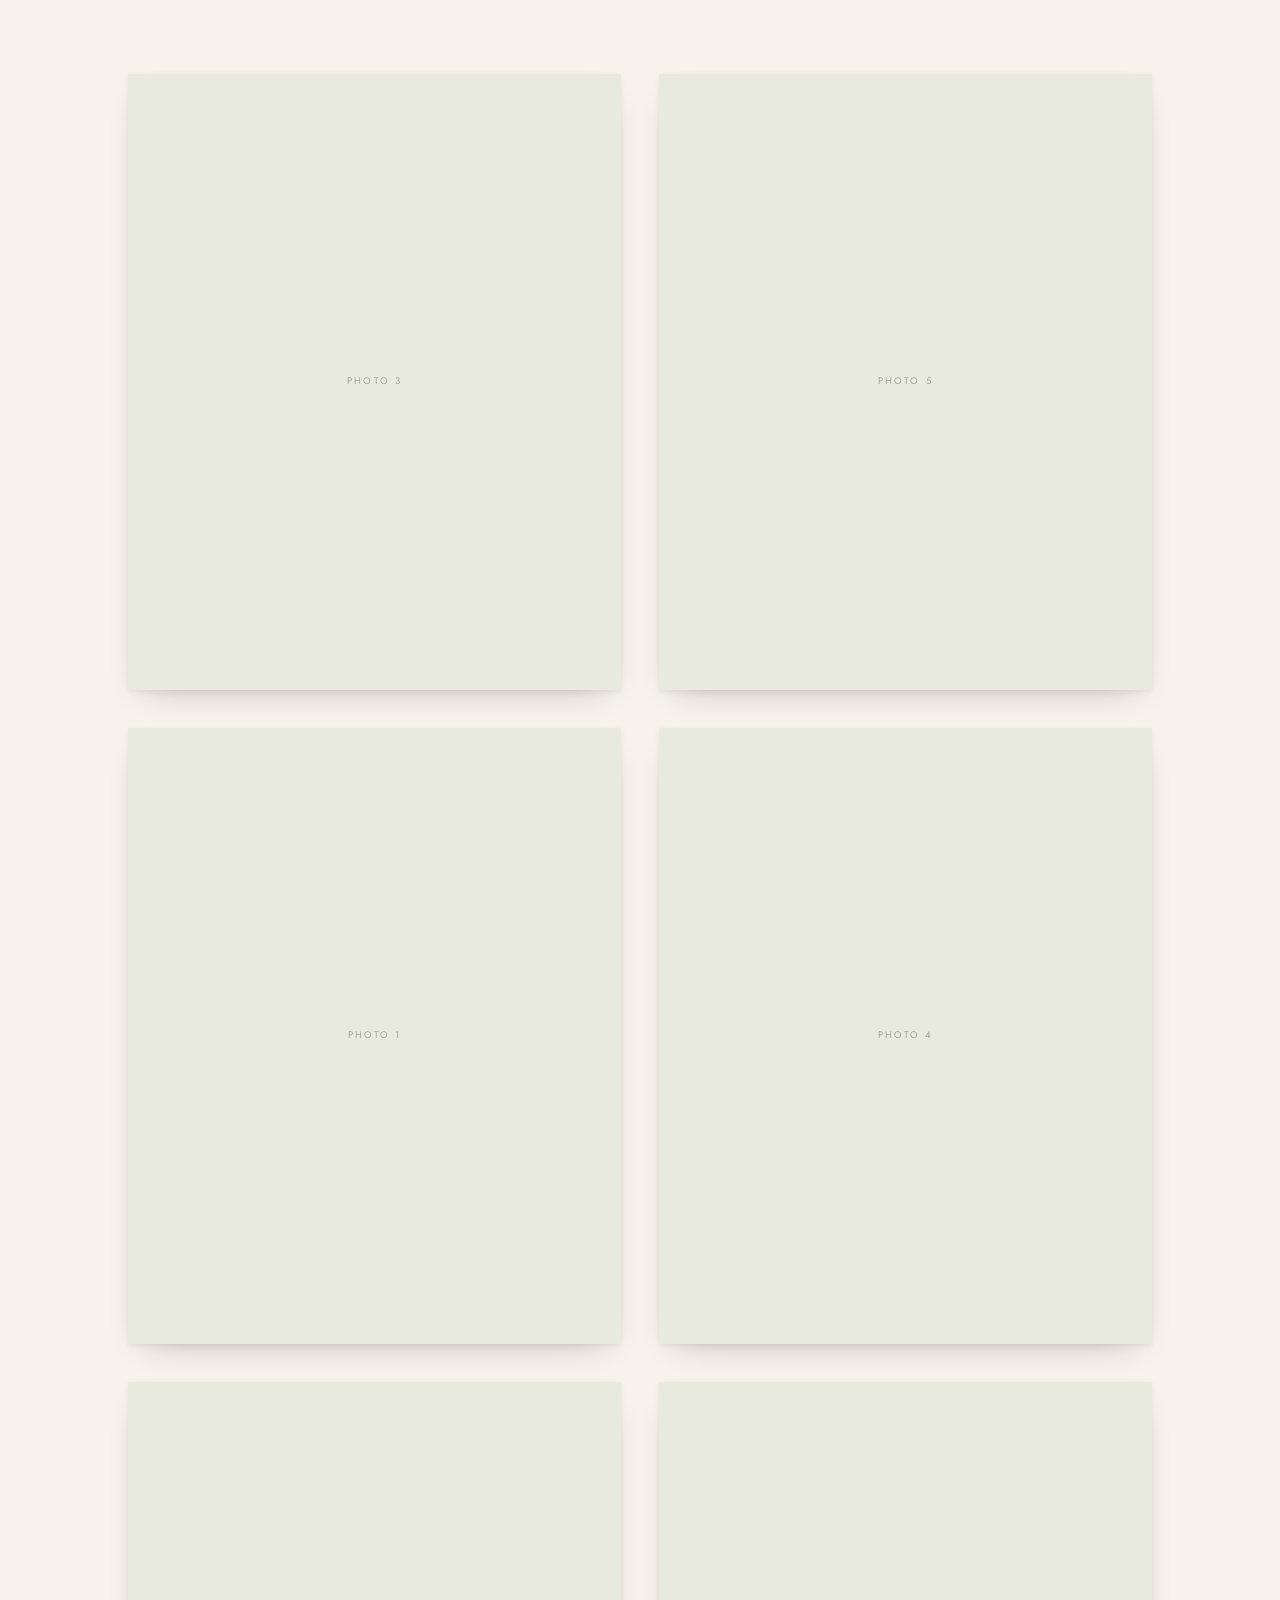
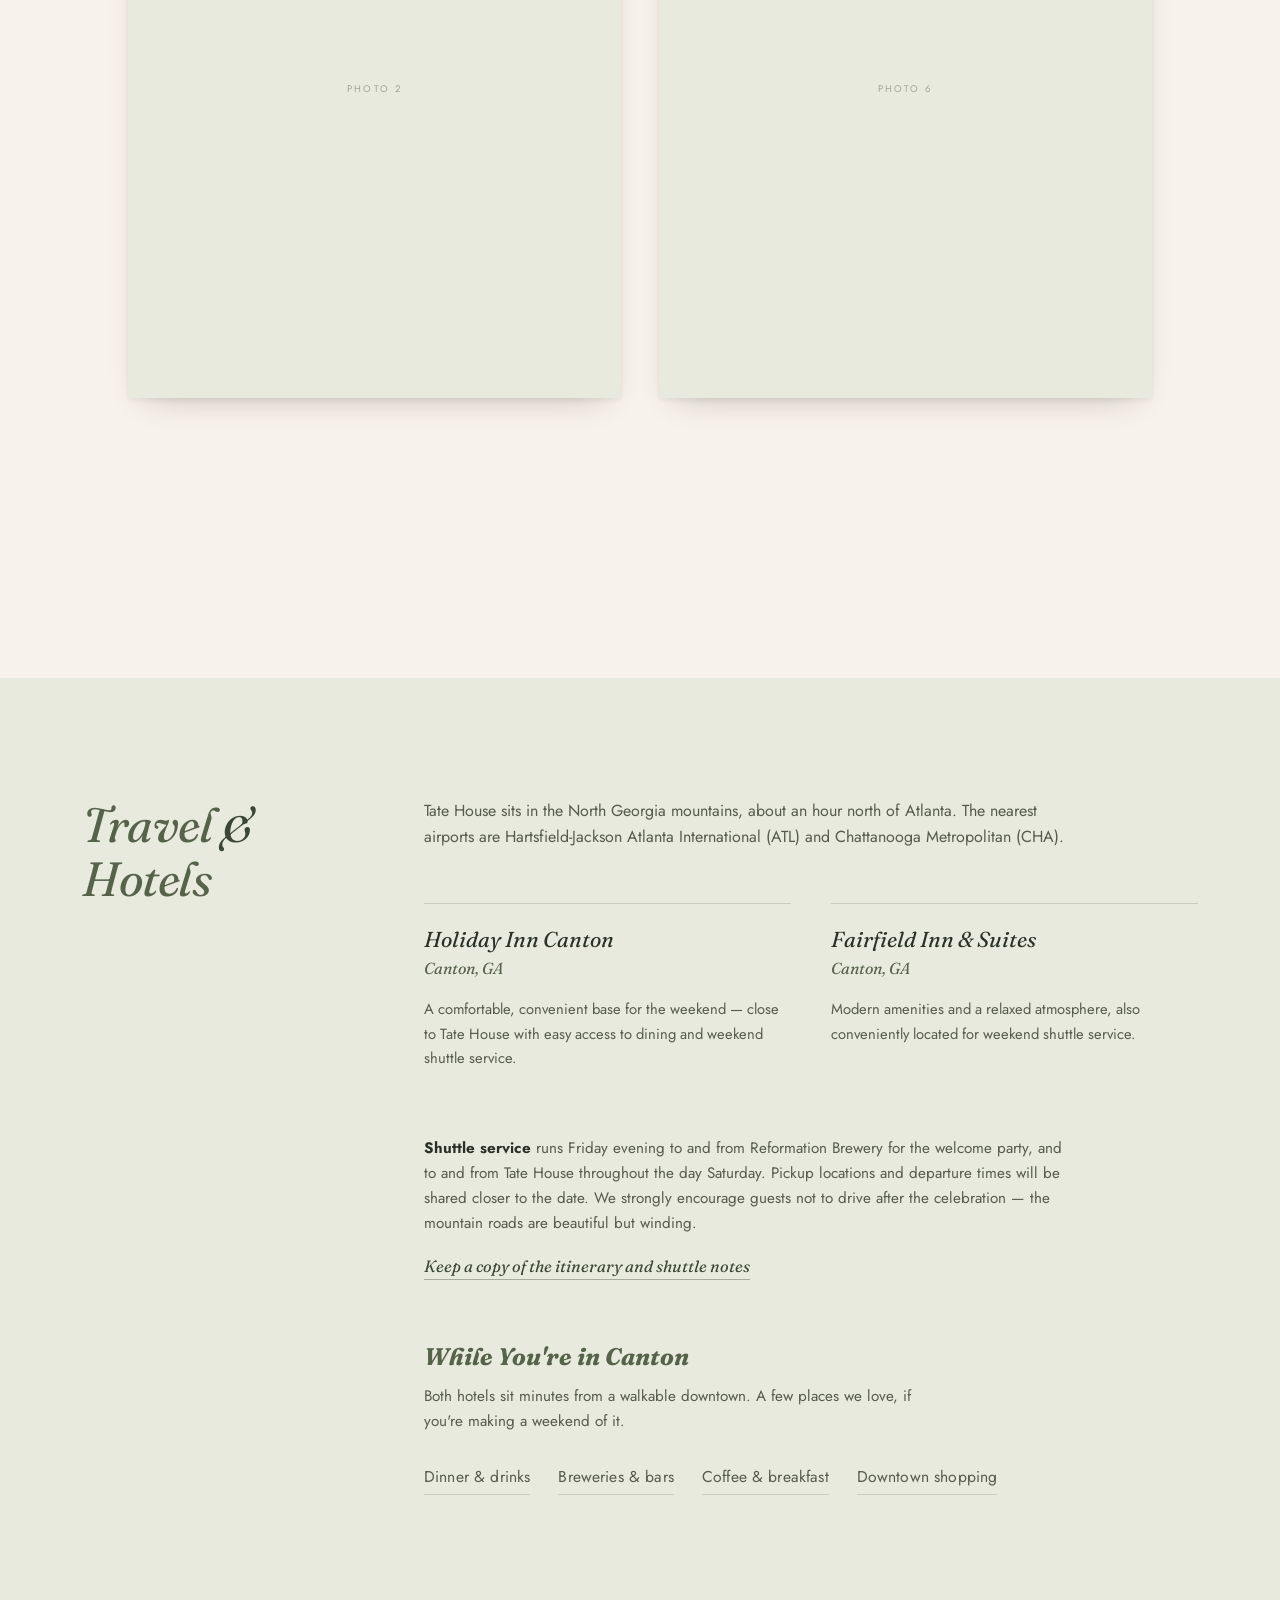
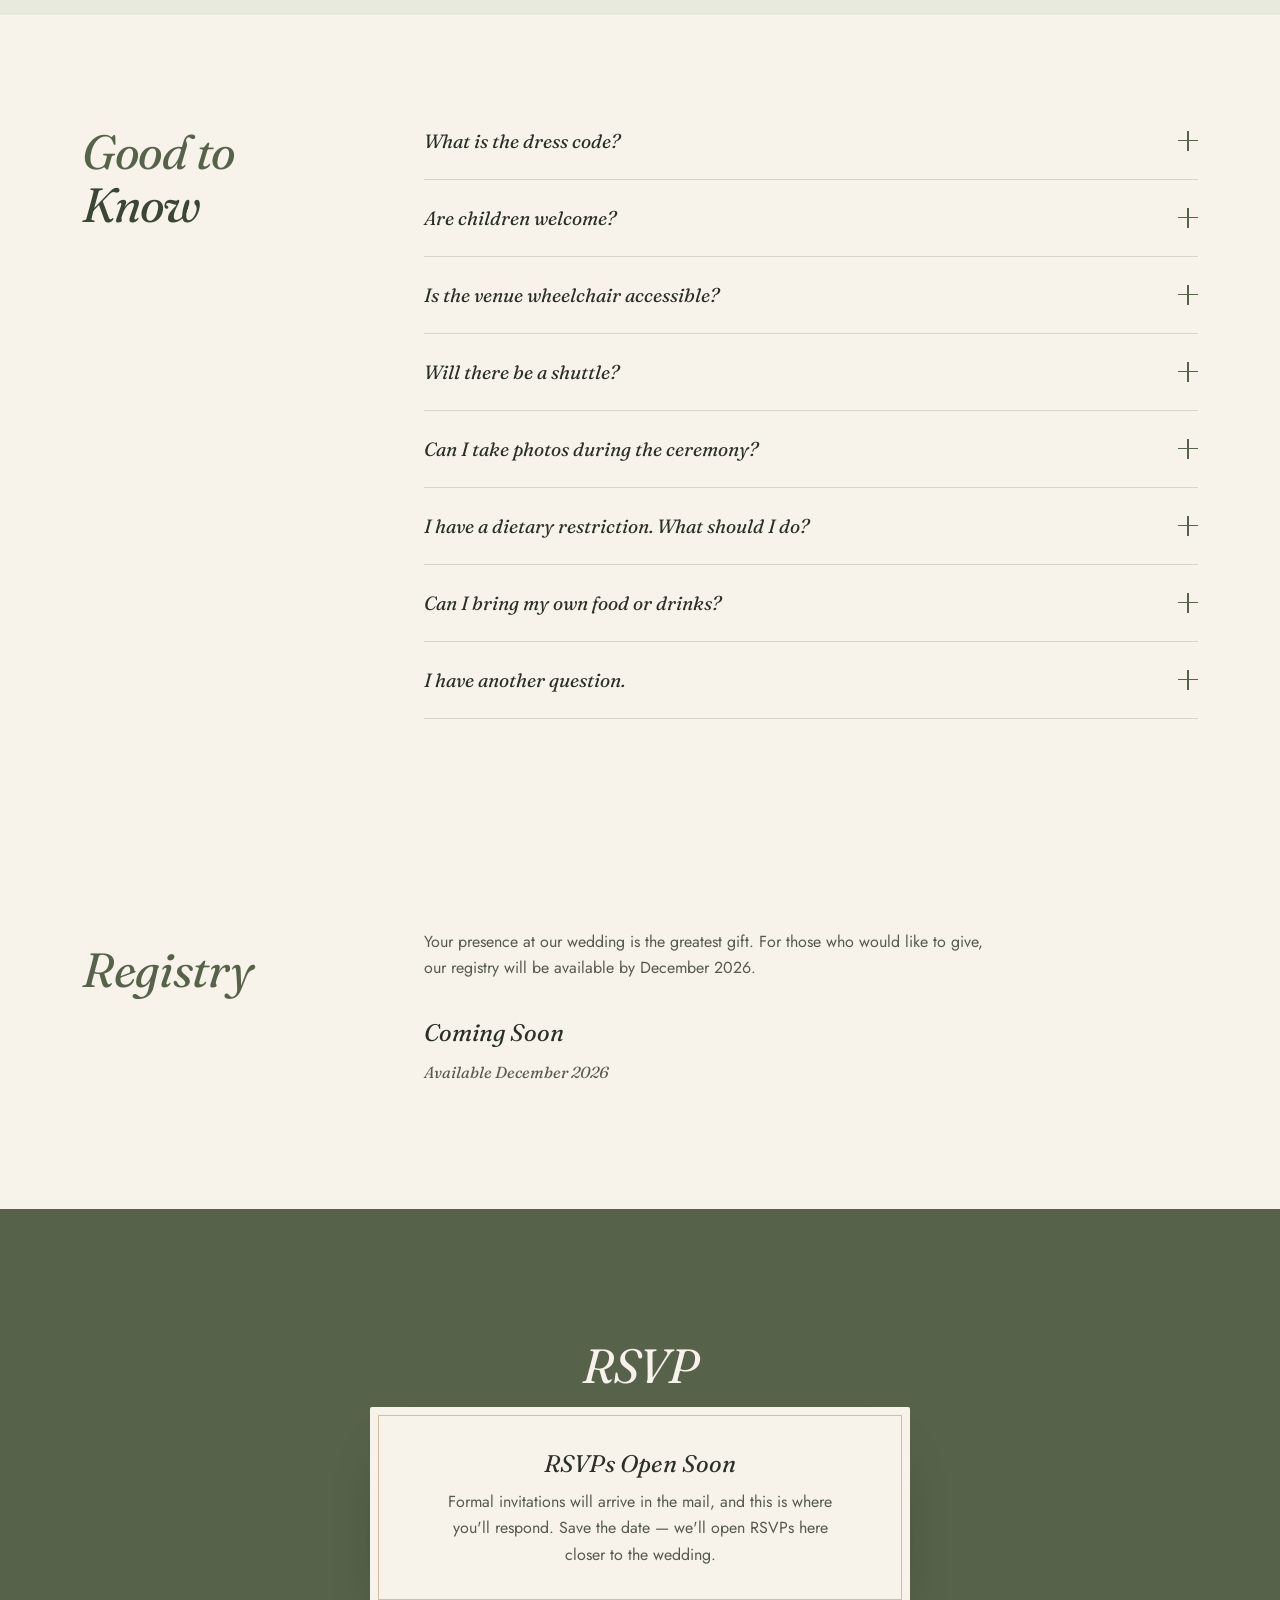
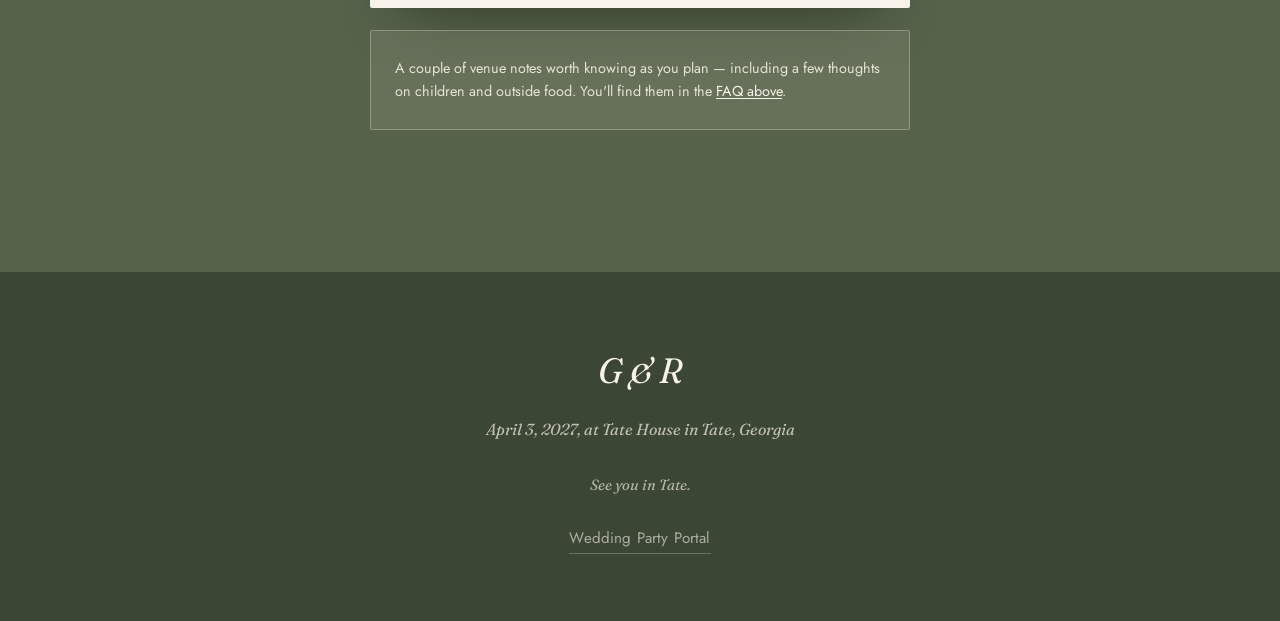
==== commit 0d9017b4: "Add files via upload" ====
--- a/index.html
+++ b/index.html
@@ -1657,9 +1657,9 @@
       </div>
     </div>
     <div class="sched-links reveal">
-      <button type="button" class="btn btn-rose save-itin" data-save-itinerary>Save the weekend as a picture</button>
       <a href="https://www.google.com/maps/dir/?api=1&amp;destination=Tate+House%2C+2973+GA-53%2C+Tate%2C+GA+30177" target="_blank" rel="noopener">Directions to Tate House</a>
       <a href="https://www.google.com/maps/dir/?api=1&amp;destination=Reformation+Brewery%2C+Canton%2C+GA" target="_blank" rel="noopener">Directions to Reformation Brewery</a>
+      <button type="button" class="save-itin" data-save-itinerary>Keep a copy of this itinerary</button>
     </div>
   </div>
 </section>
@@ -1763,7 +1763,7 @@
     </div>
     <p class="shuttle reveal"><strong>Shuttle service</strong> runs Friday evening to and from Reformation Brewery for the welcome party, and to and from Tate House throughout the day Saturday. Pickup locations and departure times will be shared closer to the date. We strongly encourage guests not to drive after the celebration — the mountain roads are beautiful but winding.</p>
 
-    <div class="shuttle-save reveal"><button type="button" class="btn save-itin" data-save-itinerary>Save the itinerary and shuttle info</button></div>
+    <div class="shuttle-save reveal"><button type="button" class="save-itin" data-save-itinerary>Keep a copy of the itinerary and shuttle notes</button></div>
 
     <!-- Canton recommendations. An accordion rather than a card row: this is
          optional depth, and collapsing it keeps the section scannable for the
@@ -6023,10 +6023,14 @@
       wrap(ctx, str, maxW).forEach(l => { text(l, x, size, Object.assign({ sans: !(opts && opts.sans === false) }, opts)); y += lh; });
     };
 
+    ctx.font = `italic 400 44px ${SERIF}`;
+    const longest = Math.max(0, ...d.days.flatMap(x => x.rows.map(r => ctx.measureText(r.time).width)));
+    const COL = Math.min(380, Math.max(262, Math.ceil(longest) + 44));
     y = 168; rule(y, 360);
     y += 150; text(d.names, W / 2, 112, { style: 'italic', align: 'center' });
     if(d.date){ y += 78; text(d.date, W / 2, 40, { style: 'italic', color: 'rgba(247,242,234,.86)', align: 'center' }); }
-    y += 72; text(`${d.venue}${d.addr ? ', ' + d.addr.replace(/^\d.*?,\s*/, '') : ''}`, W / 2, 32, { sans: true, weight: 300, color: ROSE, align: 'center' });
+    if(d.venue){ y += 74; text(d.venue, W / 2, 38, { style: 'italic', color: ROSE, align: 'center' }); }
+    if(d.addr){ y += 50; text(d.addr, W / 2, 30, { sans: true, weight: 300, color: 'rgba(247,242,234,.78)', align: 'center' }); }
     y += 86;
 
     d.days.forEach(day => {
@@ -6037,9 +6041,9 @@
       day.rows.forEach(r => {
         y += 86;
         text(r.time, PAD, 44, { style: 'italic' });
-        text(r.title, PAD + 262, 48, { weight: 500 });
-        const tx = PAD + 262, tw = W - PAD - tx;
-        if(r.place){ y += 46; text(r.place, tx, 34, { style: 'italic', color: ROSE }); }
+        text(r.title, PAD + COL, 48, { weight: 500 });
+        const tx = PAD + COL, tw = W - PAD - tx;
+        if(r.place){ y += 46; para(r.place, tx, tw, 34, 44, { style: 'italic', weight: 400, color: ROSE, sans: false }); y -= 44; }
         if(r.note){ y += 46; para(r.note, tx, tw, 30, 42, { color: 'rgba(247,242,234,.82)' }); y -= 42; }
       });
       y += 44;
@@ -6102,7 +6106,7 @@
 
   async function open(btn){
     opener = btn;
-    const label = btn.textContent; btn.disabled = true; btn.textContent = 'Preparing your picture';
+    const label = btn.textContent; btn.disabled = true; btn.textContent = 'One moment';
     let out;
     try{ out = await render(); }
     catch(e){ btn.disabled = false; btn.textContent = label; alert('Sorry, the picture could not be made. Please try again.'); return; }
@@ -6567,9 +6571,7 @@
 html{font-variant-ligatures:none;font-feature-settings:"liga" 0,"dlig" 0,"calt" 0}
 
 /* ---- Save the weekend as a picture ---- */
-.sched-links .save-itin{margin-right:6px}
-.shuttle-save{margin:26px 0 0}
-.itin-overlay{position:fixed;inset:0;z-index:20000;background:rgba(36,42,30,.88);display:flex;align-items:center;justify-content:center;padding:18px;overflow:auto}
+.itin-overlay{position:fixed;inset:0;z-index:20000;background:rgba(34,40,29,.97);display:flex;align-items:center;justify-content:center;padding:18px;overflow:auto}
 .itin-sheet{display:flex;flex-direction:column;align-items:center;gap:16px;max-height:100%;width:min(100%,460px)}
 .itin-img{max-height:calc(100vh - 190px);max-height:calc(100dvh - 190px);overflow:auto;border-radius:2px;box-shadow:0 30px 60px -30px rgba(0,0,0,.7);-webkit-overflow-scrolling:touch}
 .itin-img img{display:block;width:100%;height:auto}
@@ -6580,9 +6582,23 @@
 .itin-actions .btn-rose{background:var(--ivory);border-color:var(--ivory);color:var(--garden-deep)}
 .itin-hint{font-family:var(--serif);font-style:italic;color:rgba(247,242,234,.78);font-size:.95rem;text-align:center}
 @media(max-width:640px){
-  .sched-links .save-itin{display:block;width:100%;margin:0;order:-1}
-  .shuttle-save .btn{display:block;width:100%;text-align:center}
-}
+}
+
+/* Quiet link rather than a button */
+.save-itin{
+  background:none;border:0;border-bottom:1px solid rgba(86,98,74,.45);border-radius:0;padding:2px 0 3px;
+  font-family:var(--serif);font-style:italic;font-size:1.02rem;color:var(--garden-deep);cursor:pointer;
+  text-transform:none;letter-spacing:0;transition:color .2s,border-color .2s;
+}
+.save-itin:hover{color:var(--garden);border-color:var(--garden)}
+.save-itin:disabled{opacity:.6;cursor:default}
+.sched-links .save-itin{margin:0 0 0 auto;align-self:center}
+.shuttle-save{margin:18px 0 0}
+@media(max-width:640px){
+  .sched-links .save-itin{display:inline-block;width:auto;margin:12px 0 0;order:0;align-self:flex-start}
+  .shuttle-save .save-itin{display:inline-block;width:auto}
+}
+.sched-time:empty{visibility:hidden;height:0;margin:0;padding:0}
 </style>
 </body>
 </html>
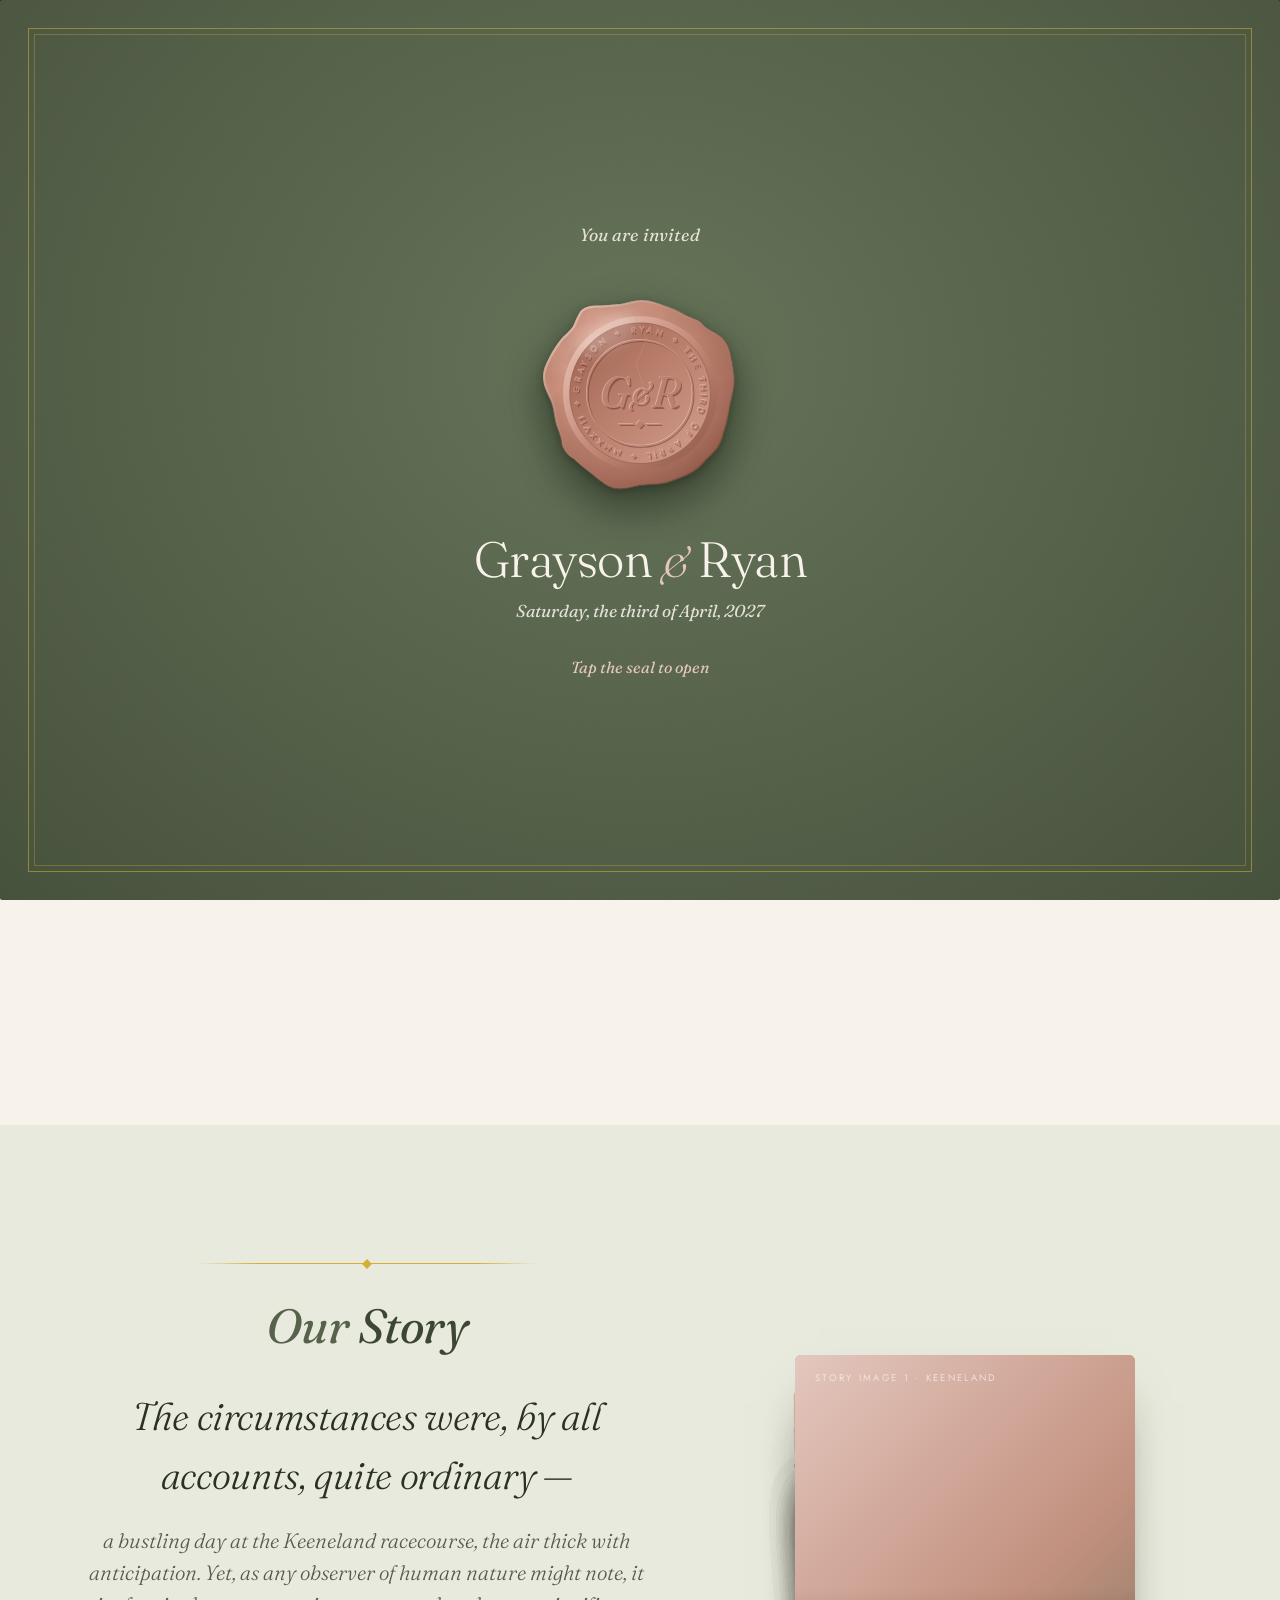
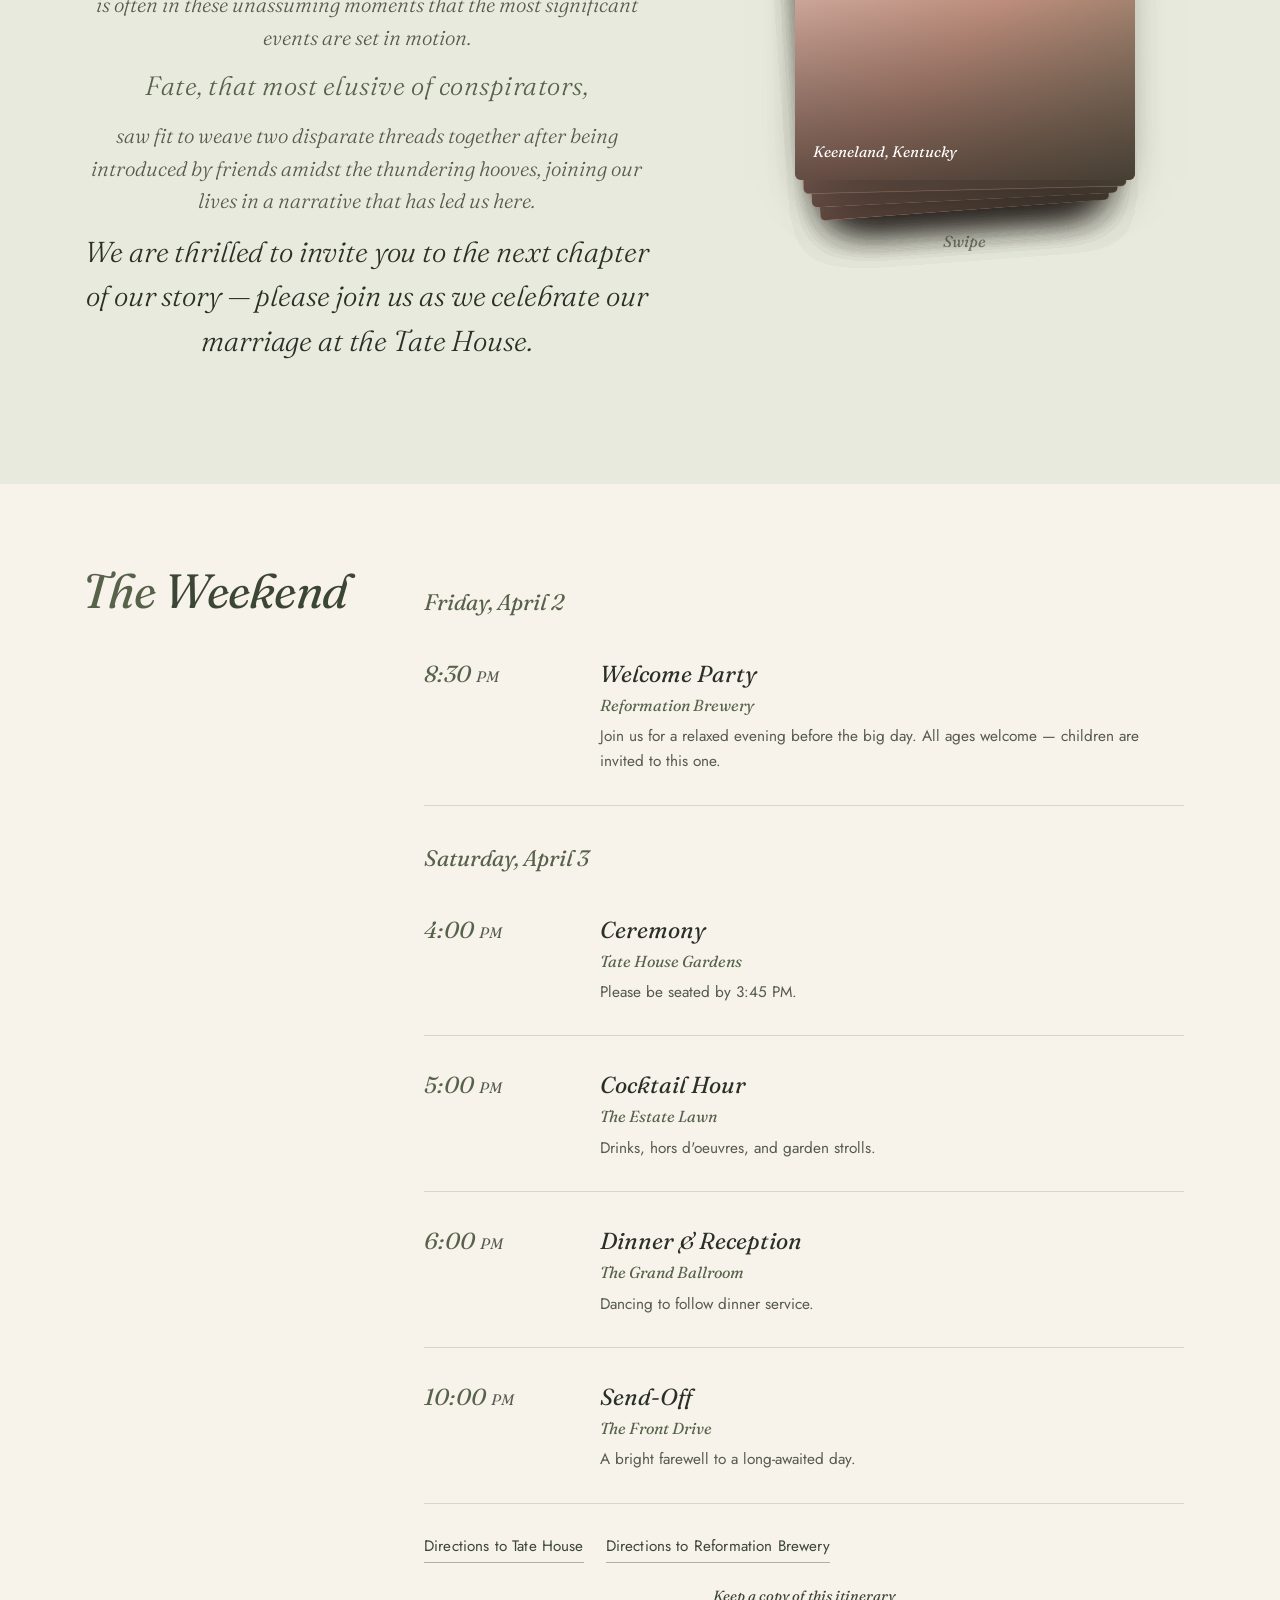
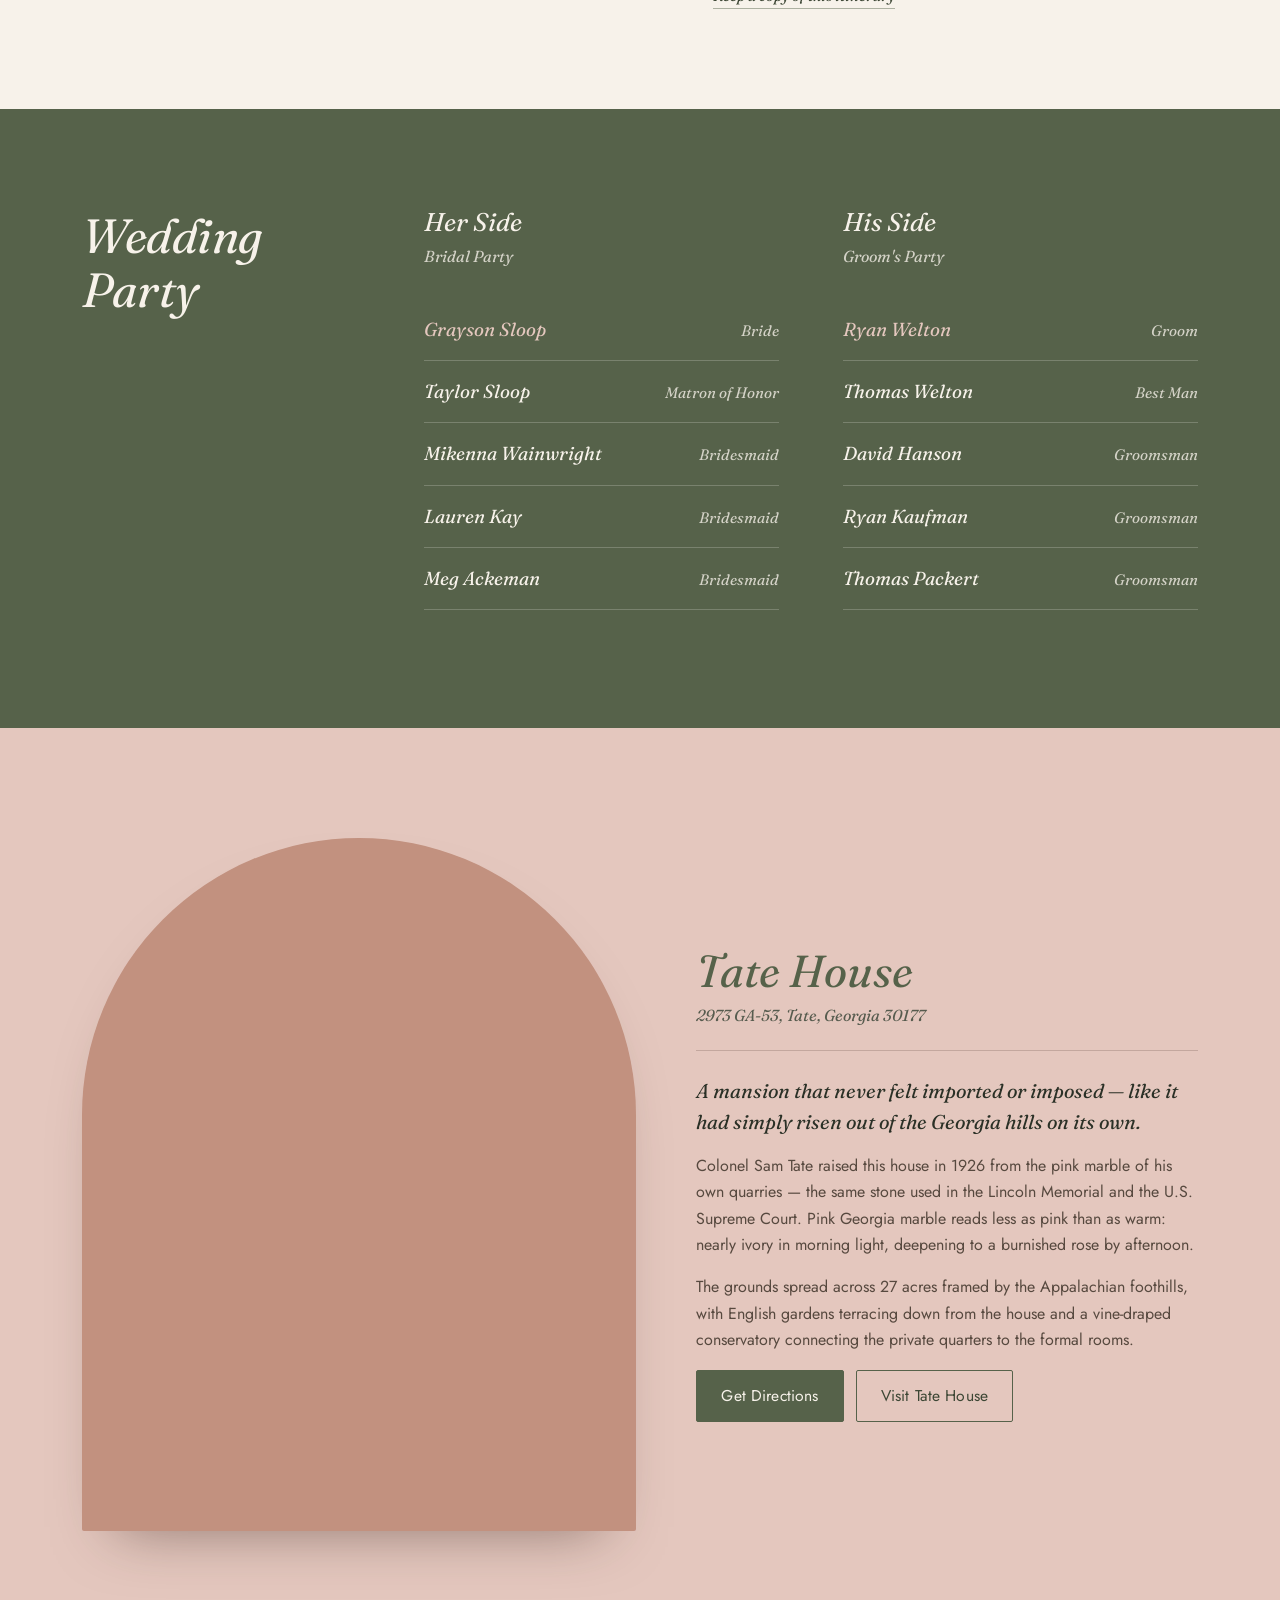
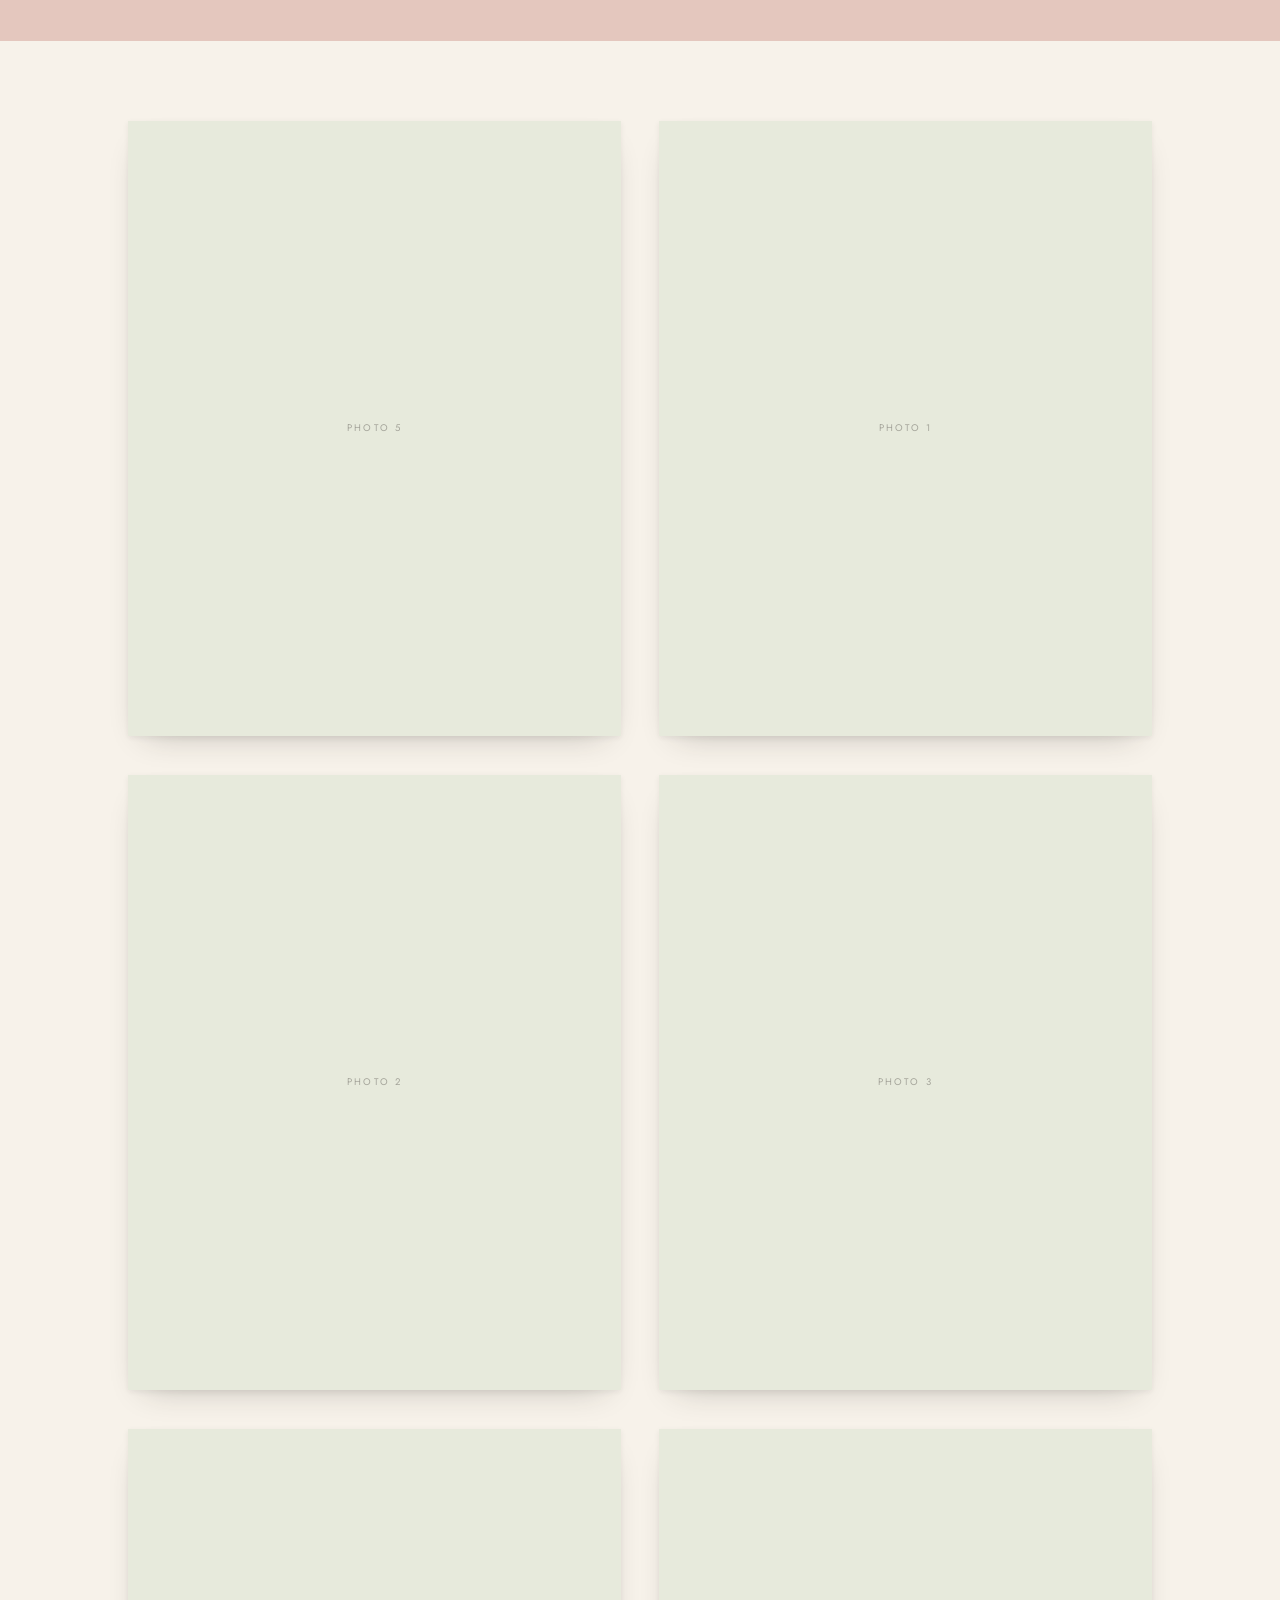
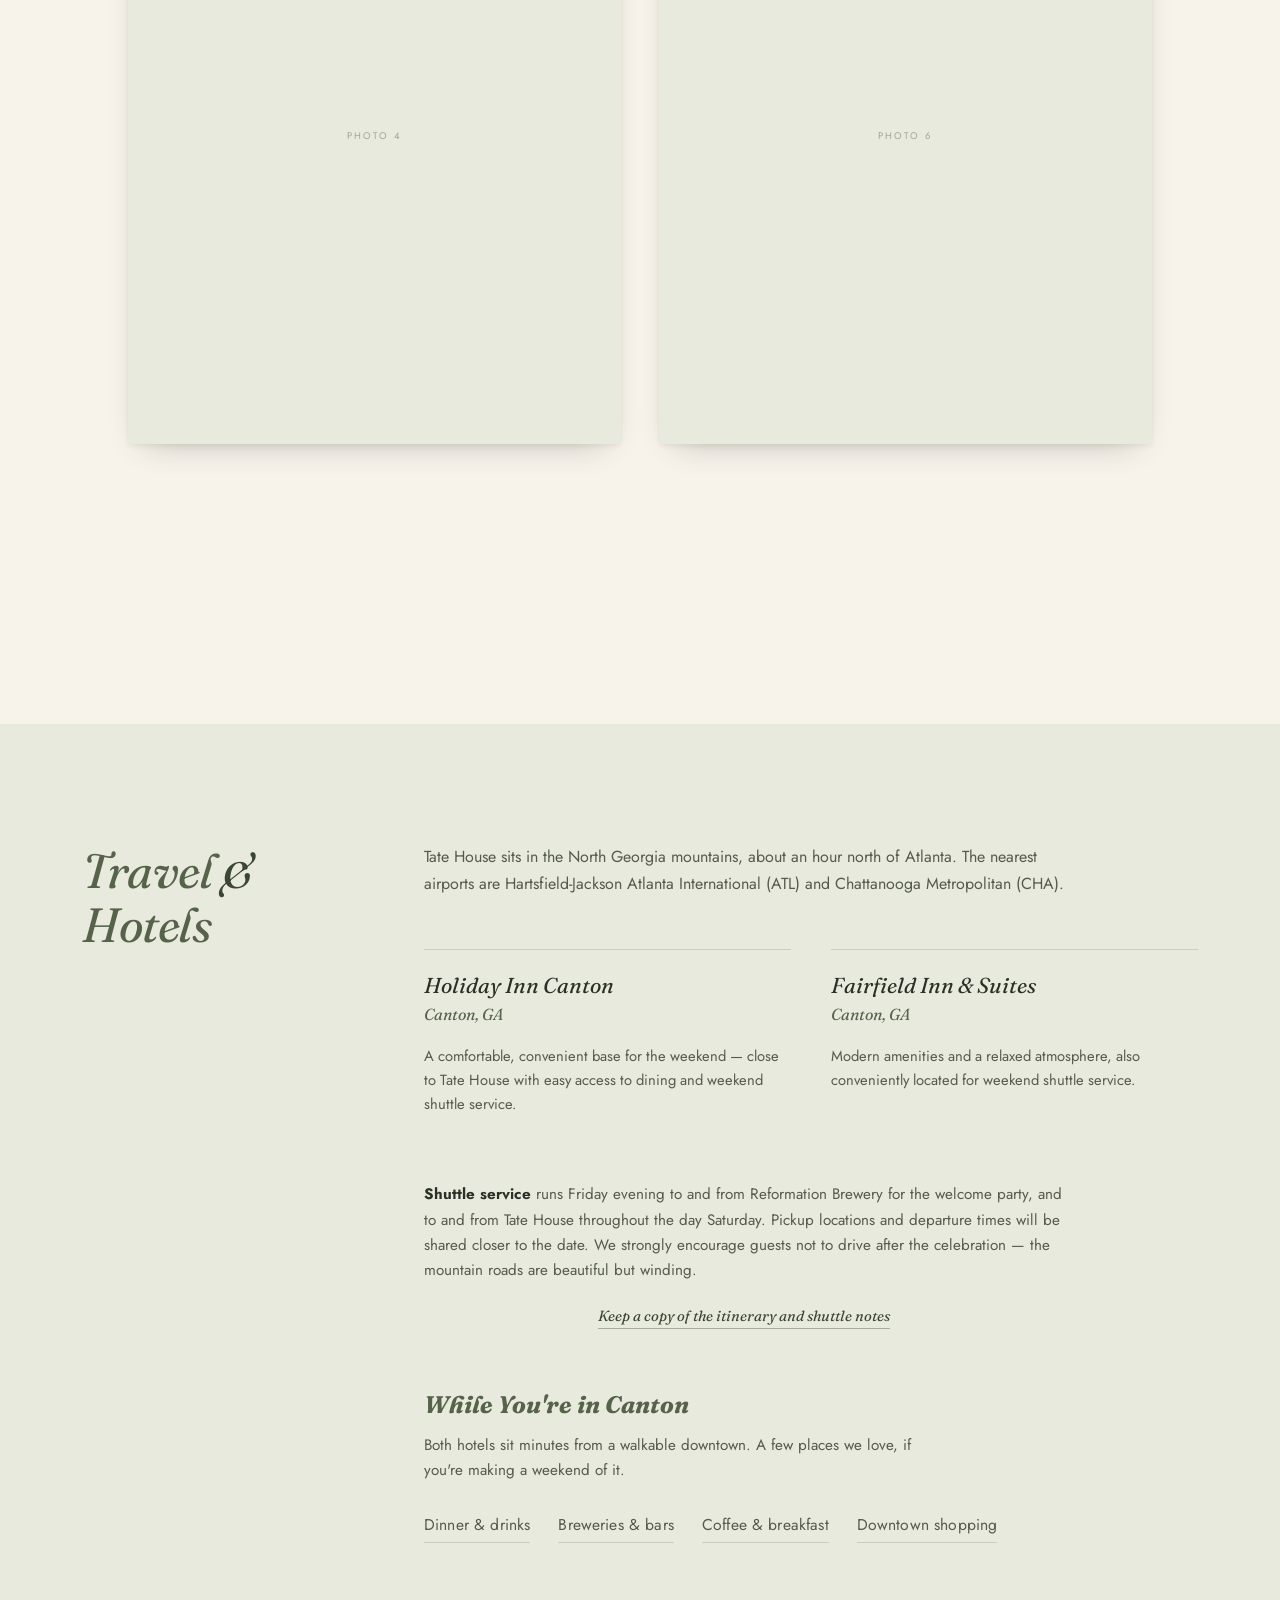
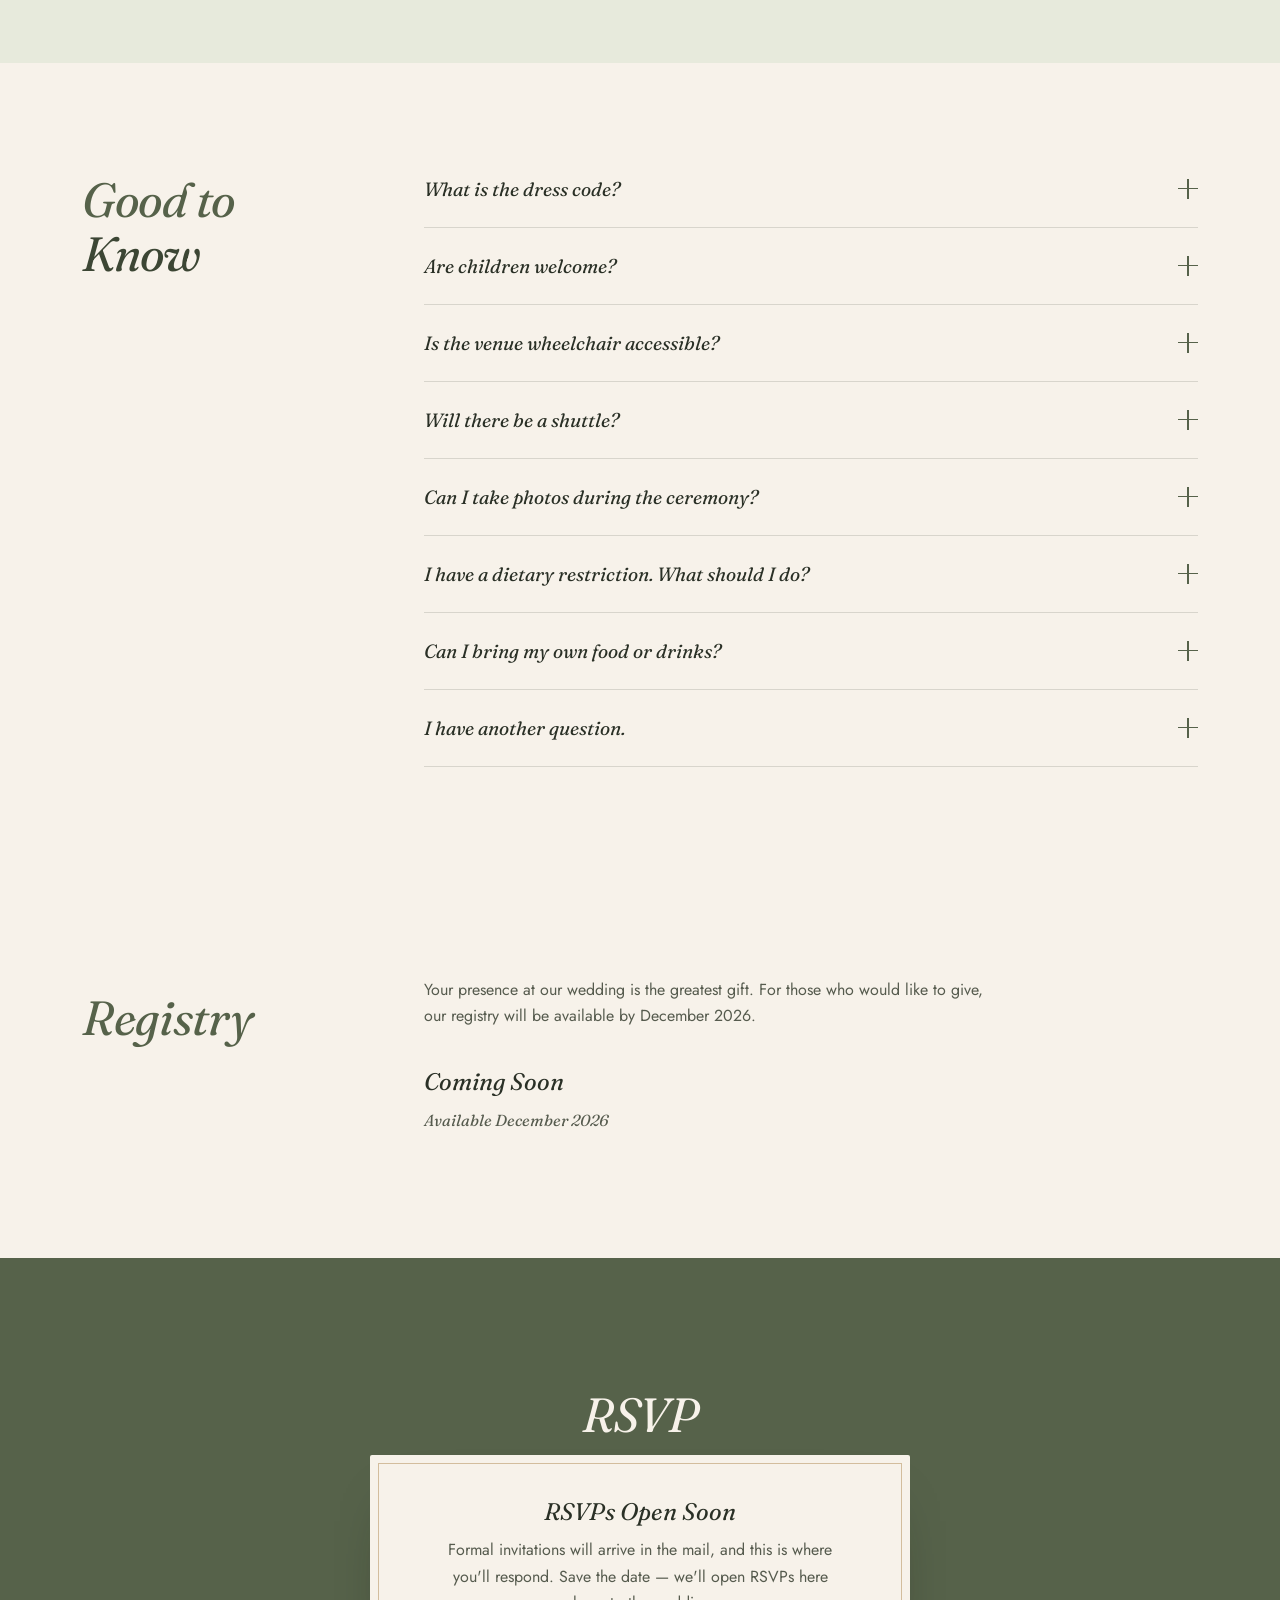
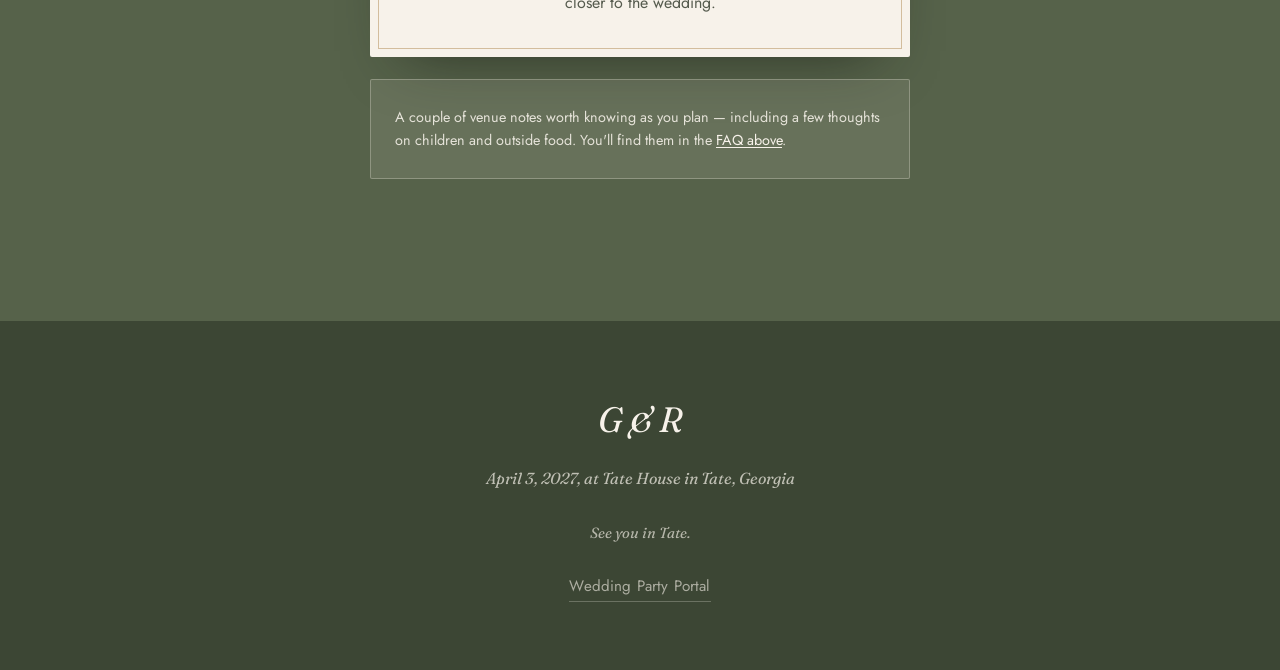
==== commit 56f8de21: "Add files via upload" ====
--- a/index.html
+++ b/index.html
@@ -1659,8 +1659,8 @@
     <div class="sched-links reveal">
       <a href="https://www.google.com/maps/dir/?api=1&amp;destination=Tate+House%2C+2973+GA-53%2C+Tate%2C+GA+30177" target="_blank" rel="noopener">Directions to Tate House</a>
       <a href="https://www.google.com/maps/dir/?api=1&amp;destination=Reformation+Brewery%2C+Canton%2C+GA" target="_blank" rel="noopener">Directions to Reformation Brewery</a>
-      <button type="button" class="save-itin" data-save-itinerary>Keep a copy of this itinerary</button>
     </div>
+    <div class="shuttle-save reveal"><button type="button" class="save-itin" data-save-itinerary>Keep a copy of this itinerary</button></div>
   </div>
 </section>
 
@@ -6599,6 +6599,18 @@
   .shuttle-save .save-itin{display:inline-block;width:auto}
 }
 .sched-time:empty{visibility:hidden;height:0;margin:0;padding:0}
+
+/* Smaller add-to-calendar under the countdown; save link centred and quieter */
+.hero-cal{font-size:.84rem;padding:7px 18px;min-height:0}
+.save-itin{font-size:.92rem}
+.shuttle-save{text-align:center;margin:20px 0 0}
+.sched-links .save-itin{margin:0}
+@media(max-width:640px){
+  .shuttle-save{text-align:center;margin:18px 0 0}
+  .shuttle-save .save-itin{display:inline-block}
+}
+#travel .shuttle-save{max-width:640px}
+#schedule .shuttle-save{max-width:760px}
 </style>
 </body>
 </html>
